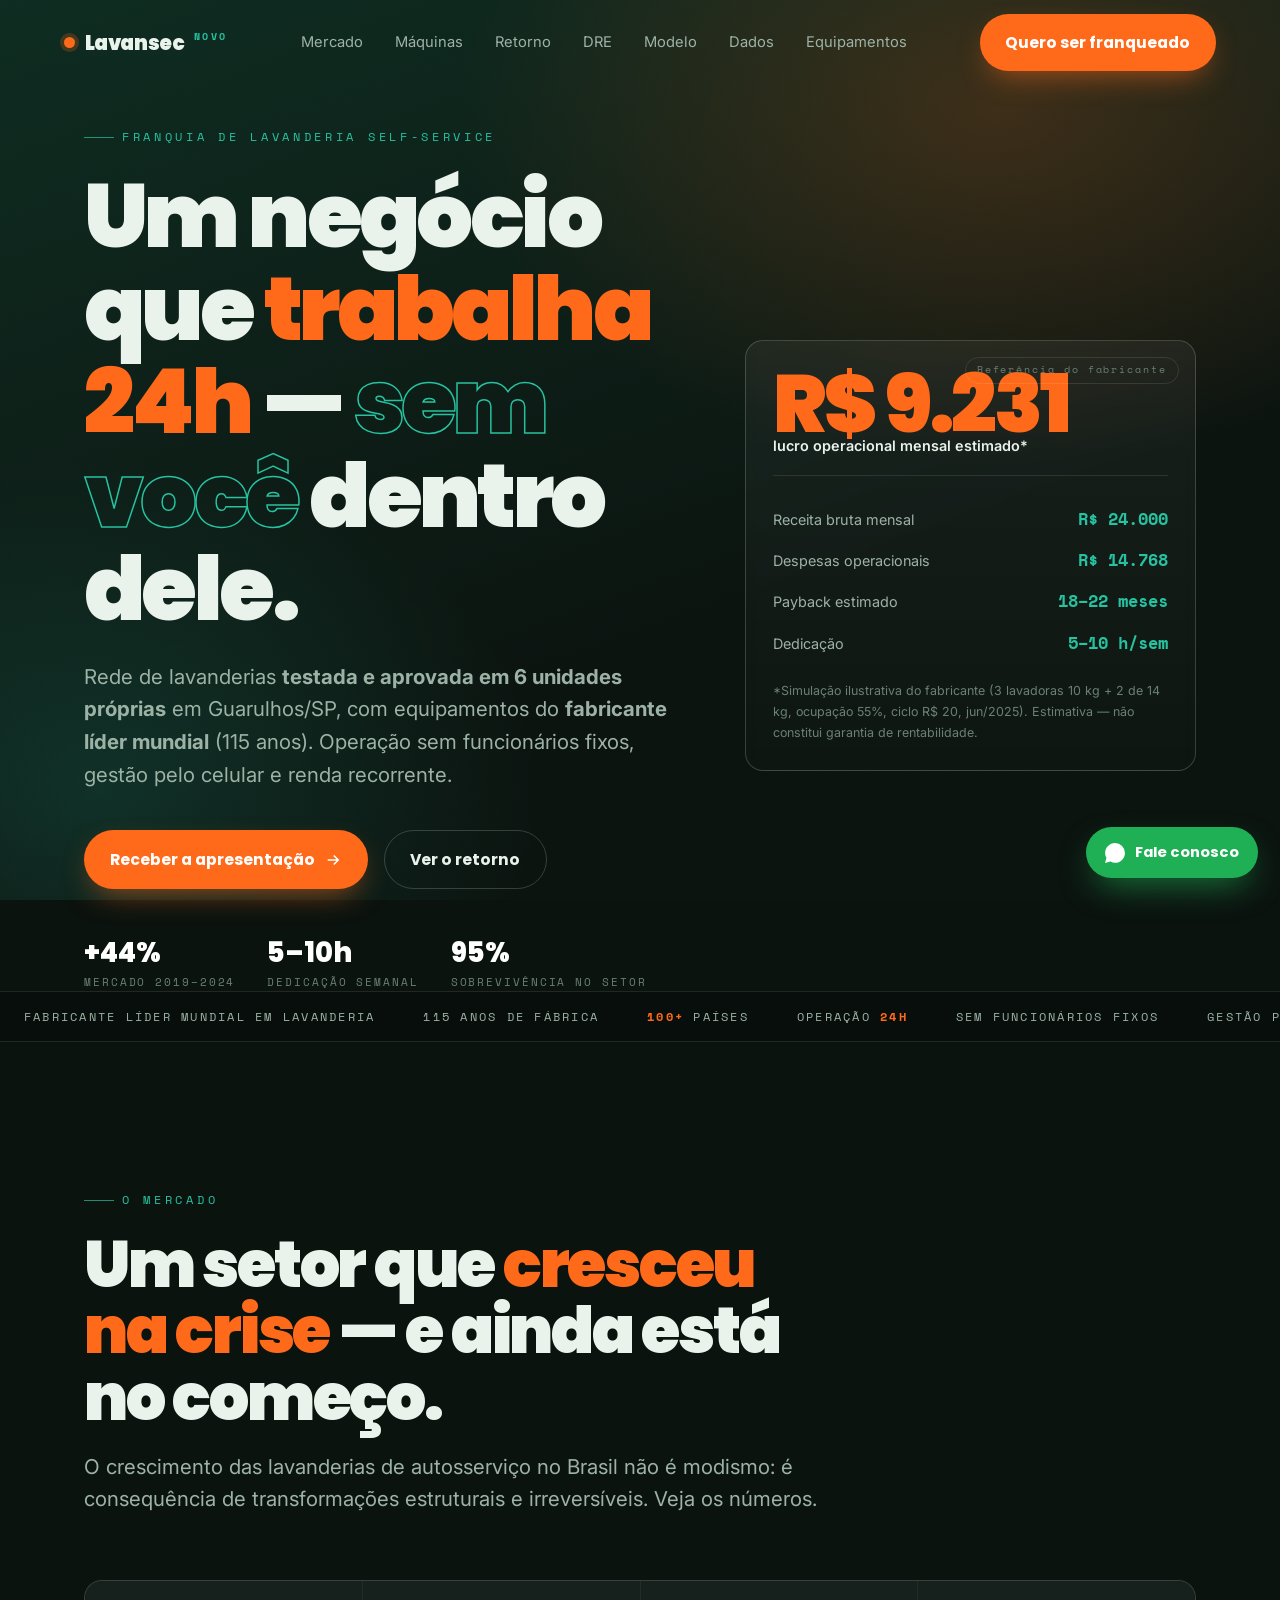
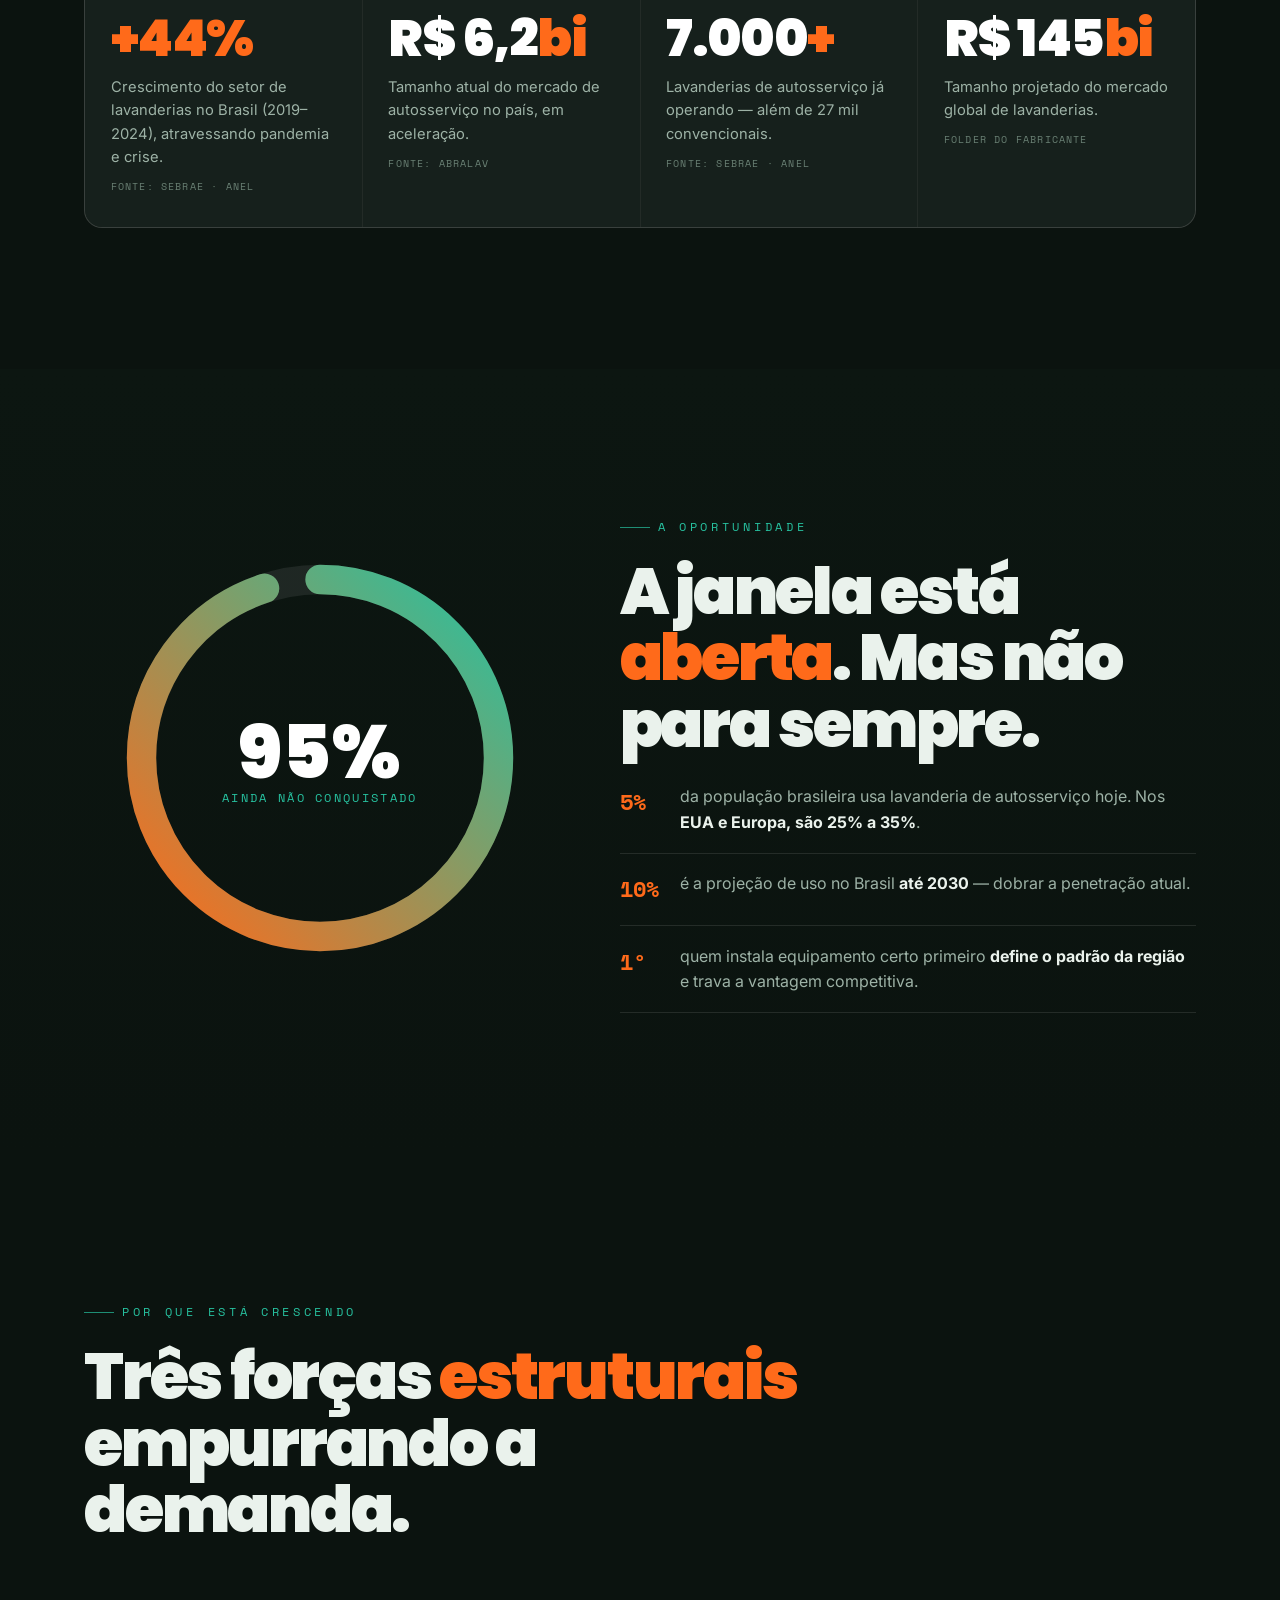
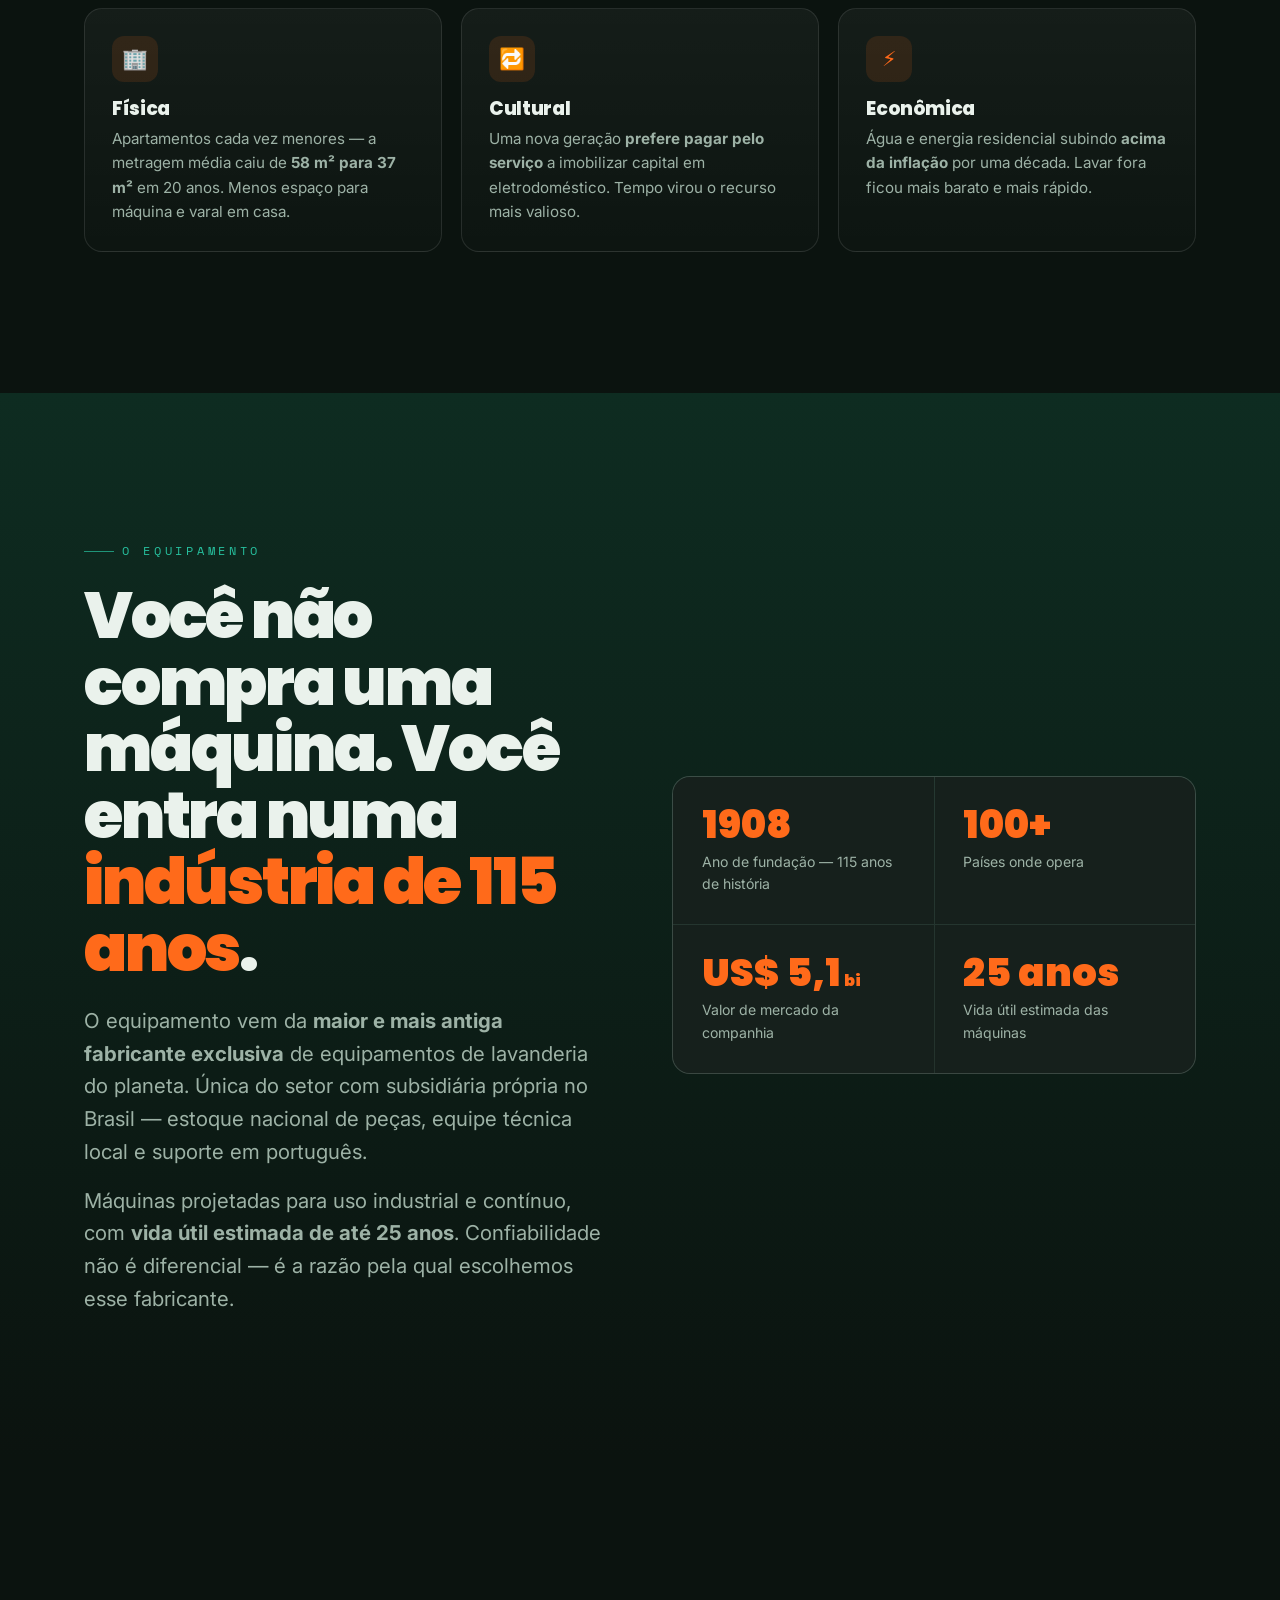
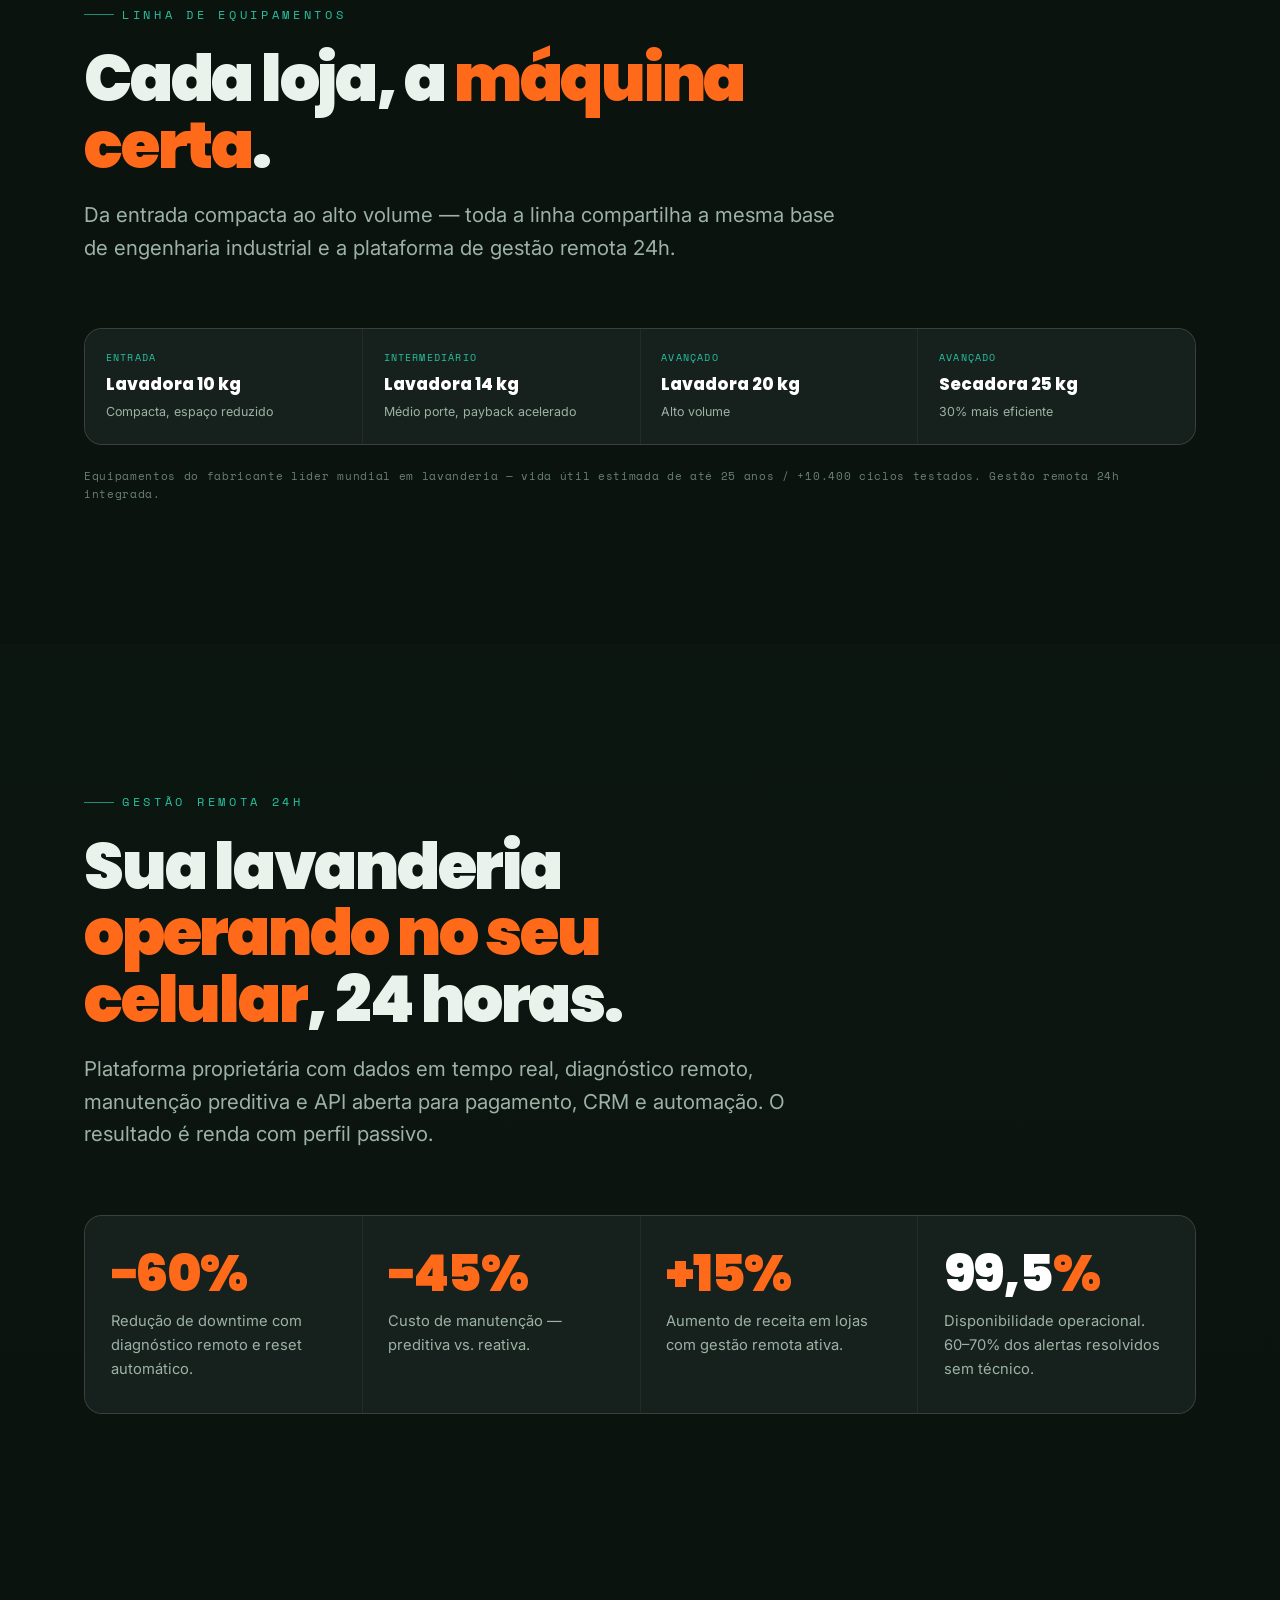
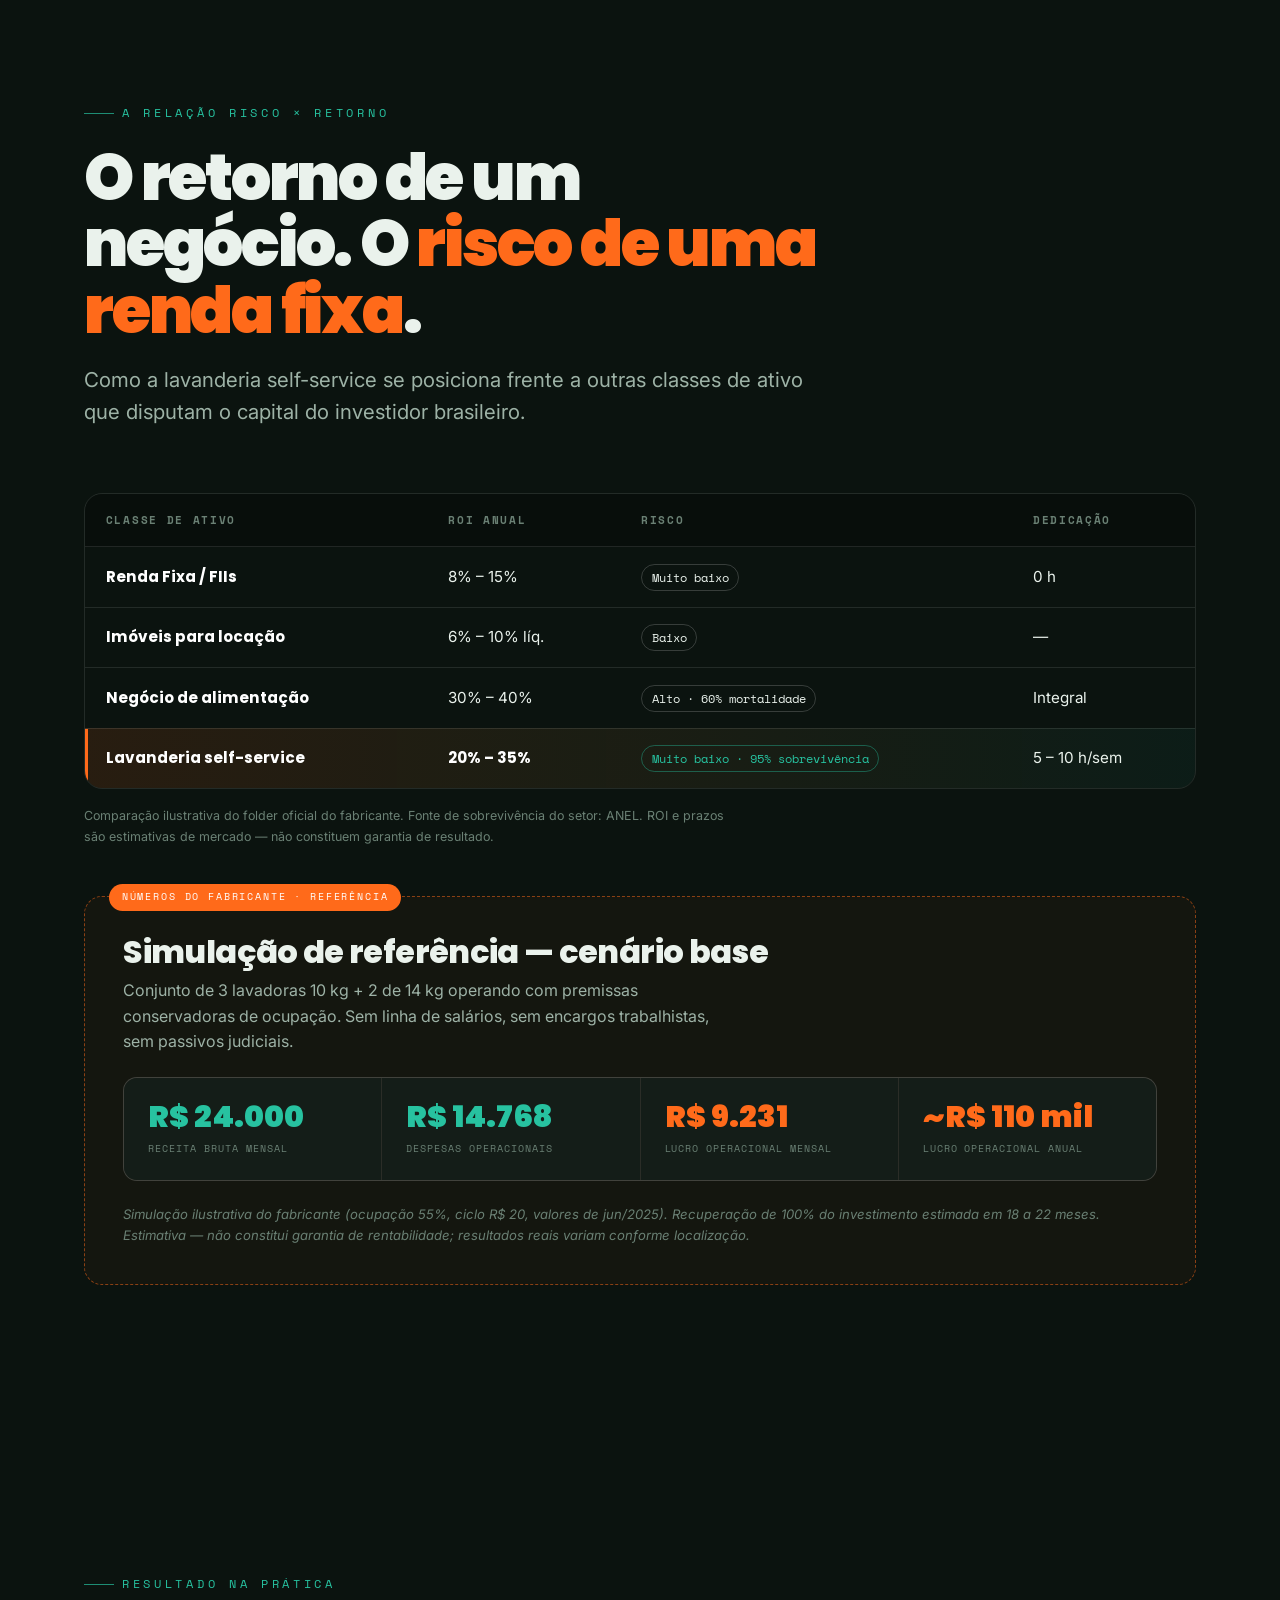
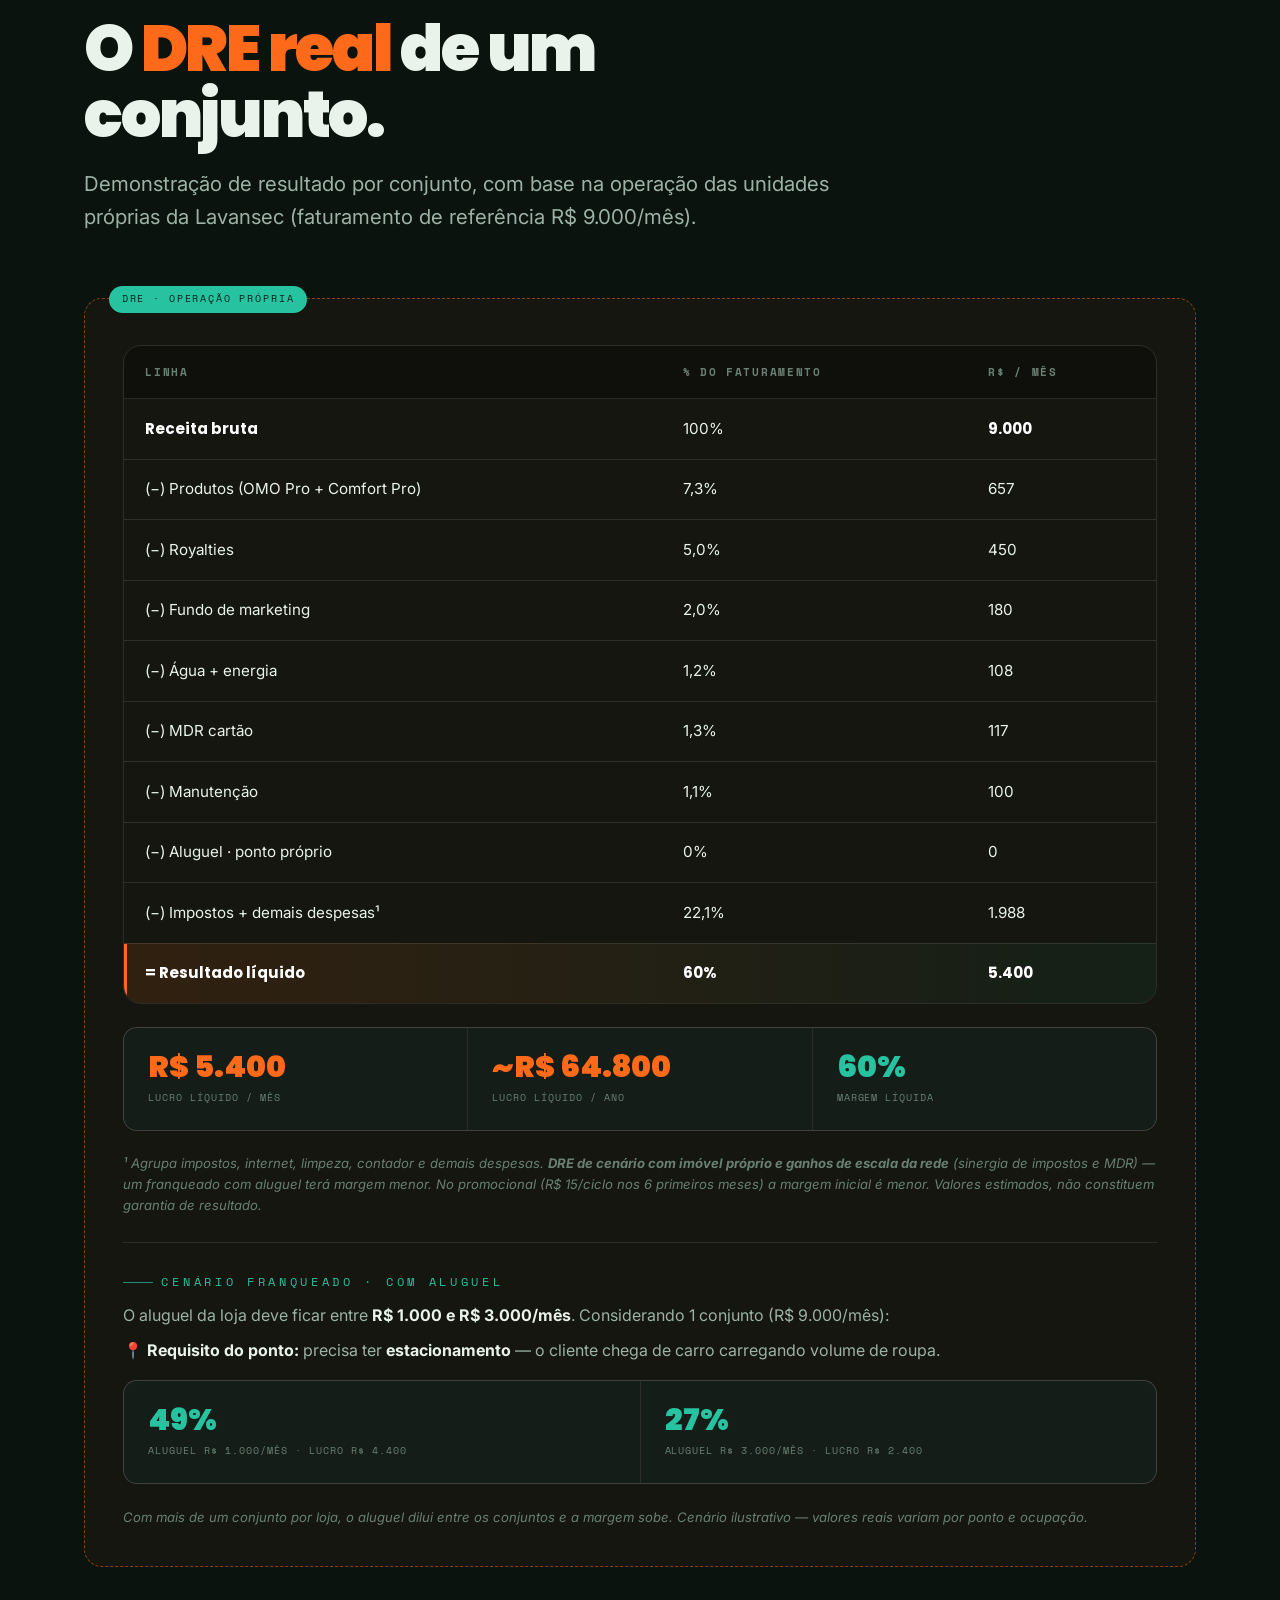
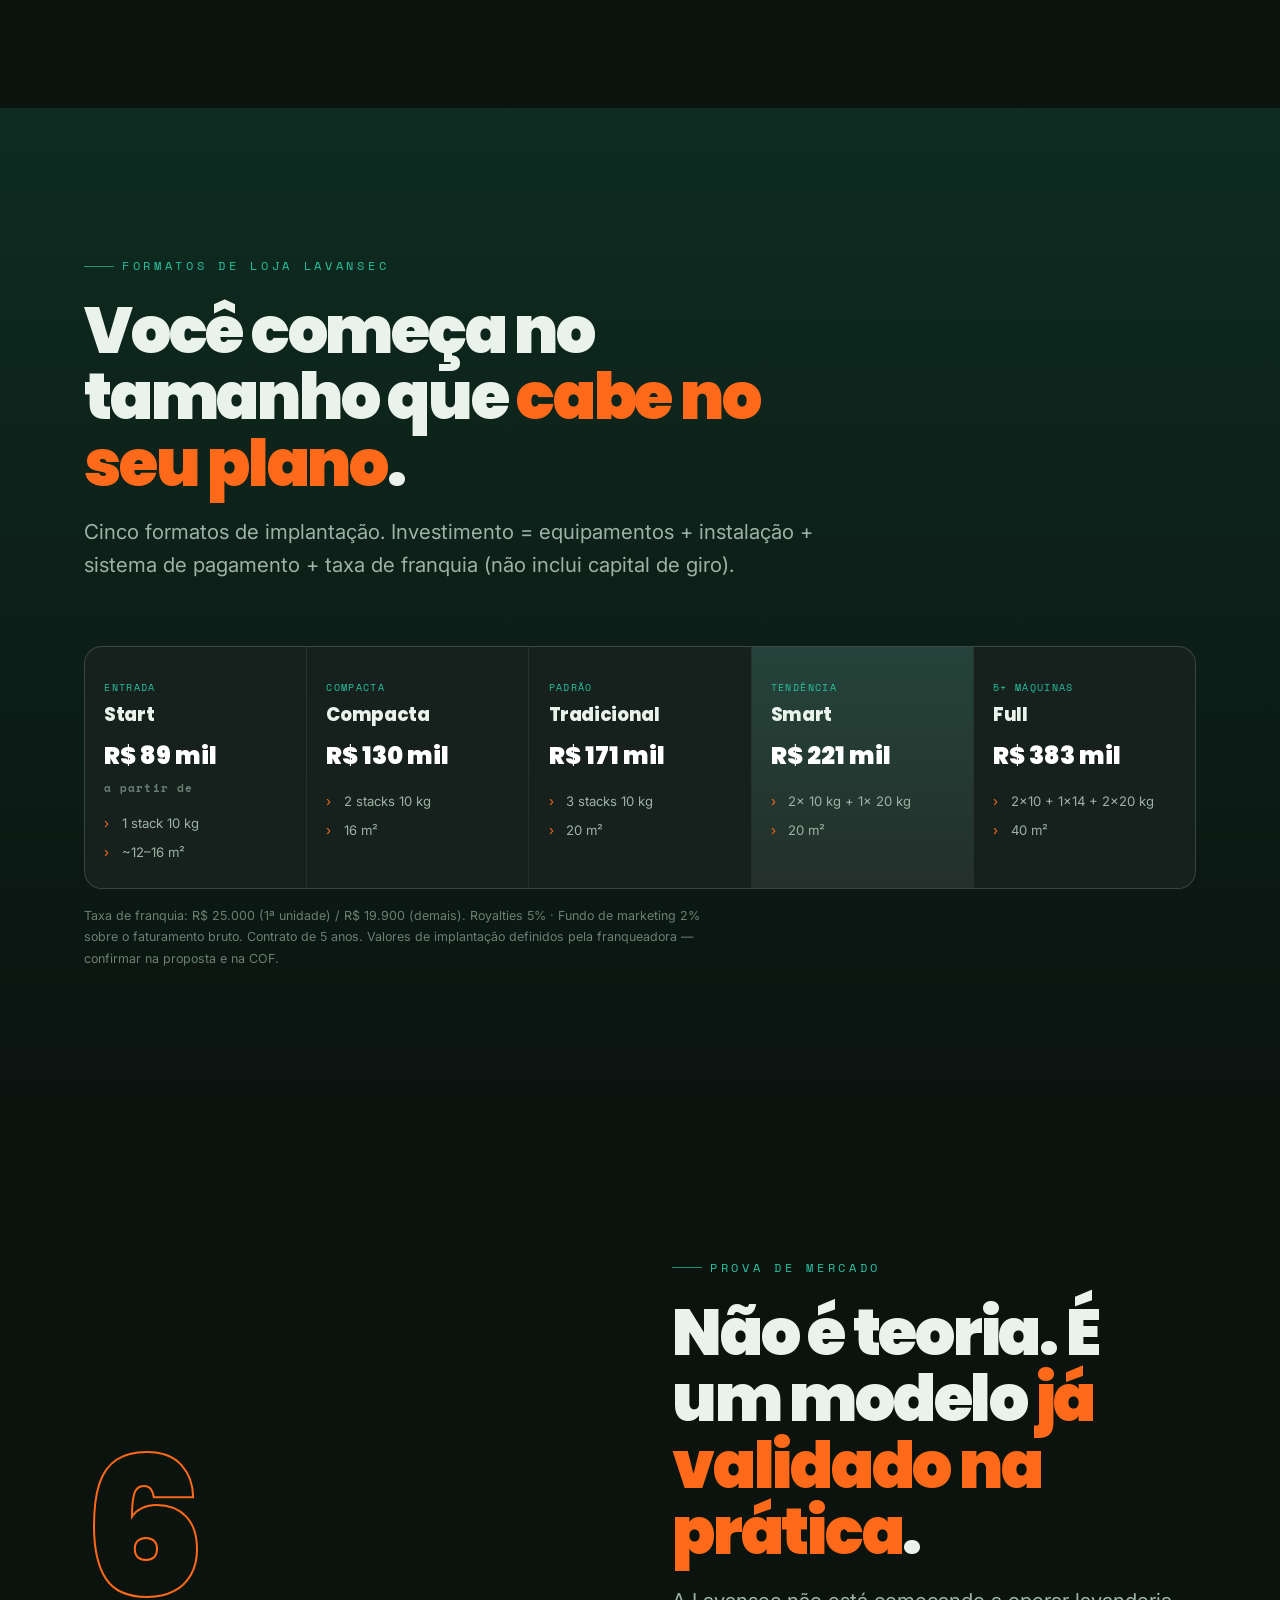
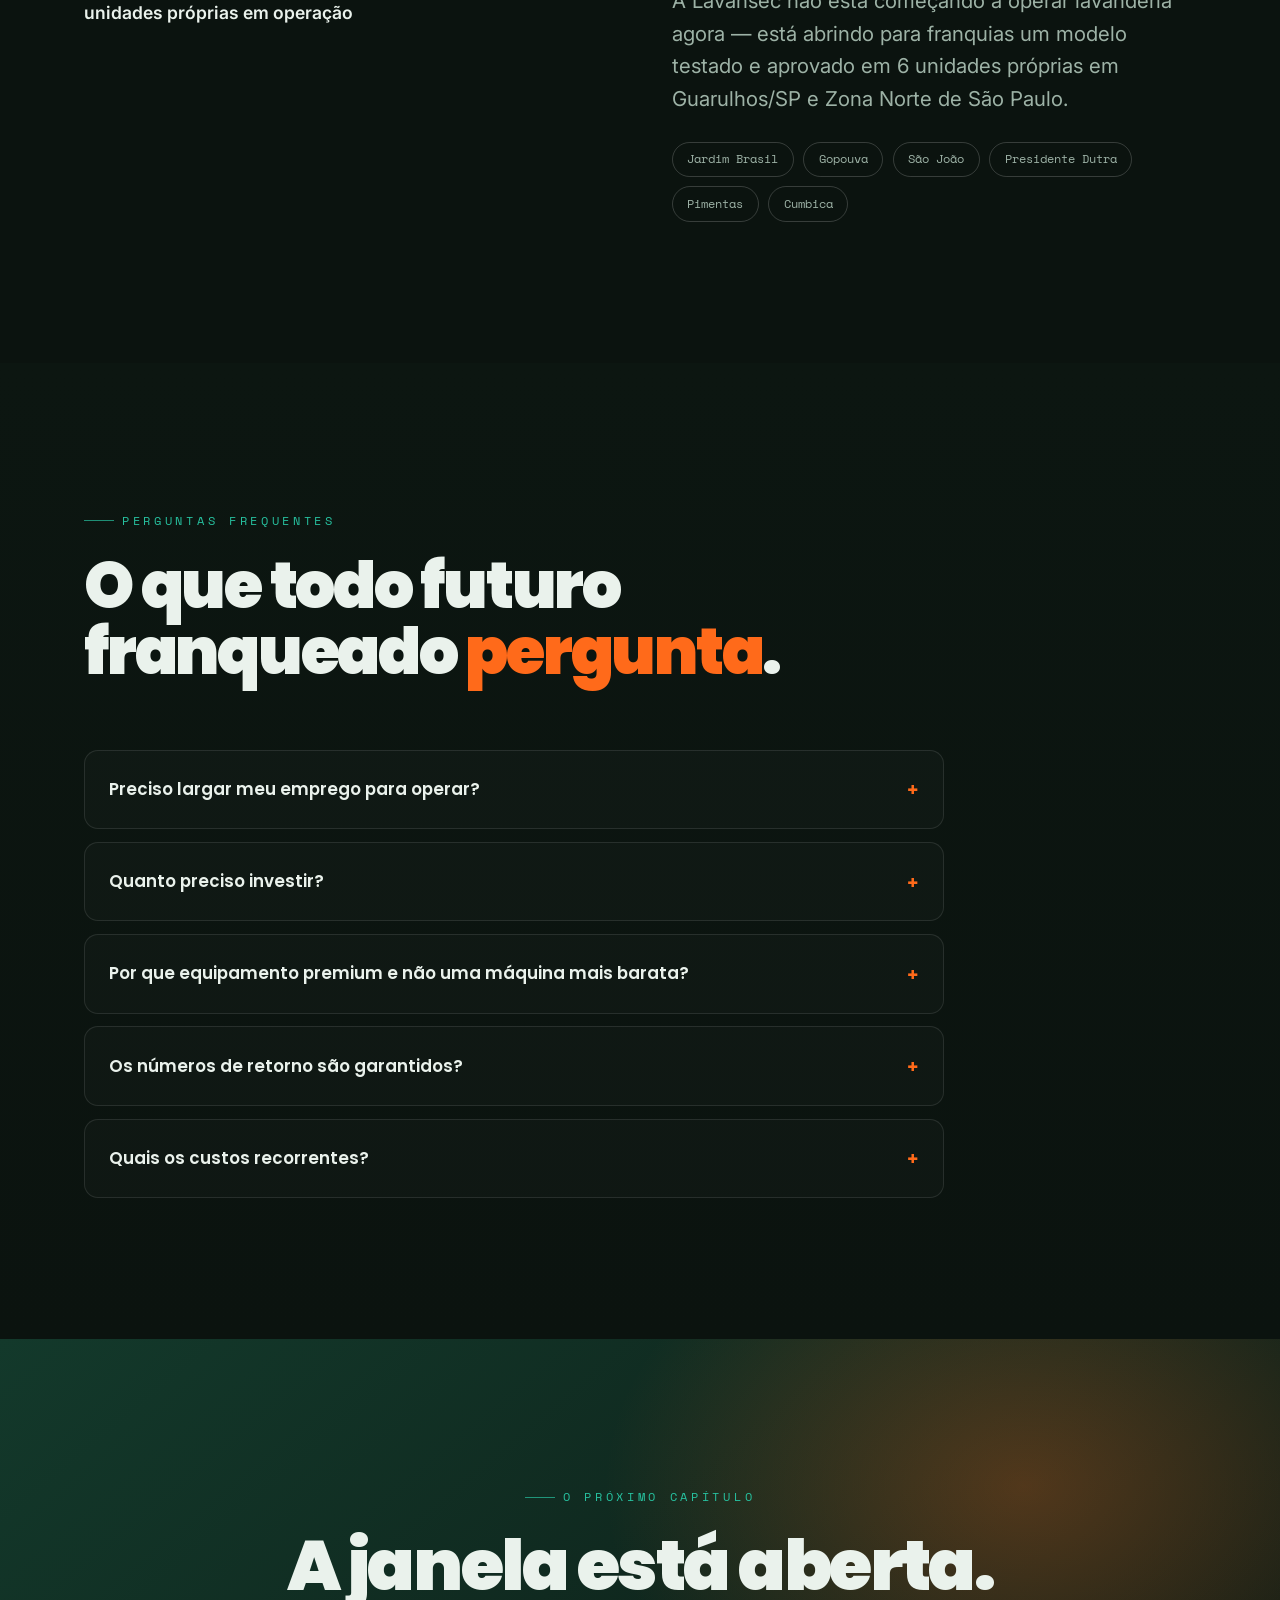
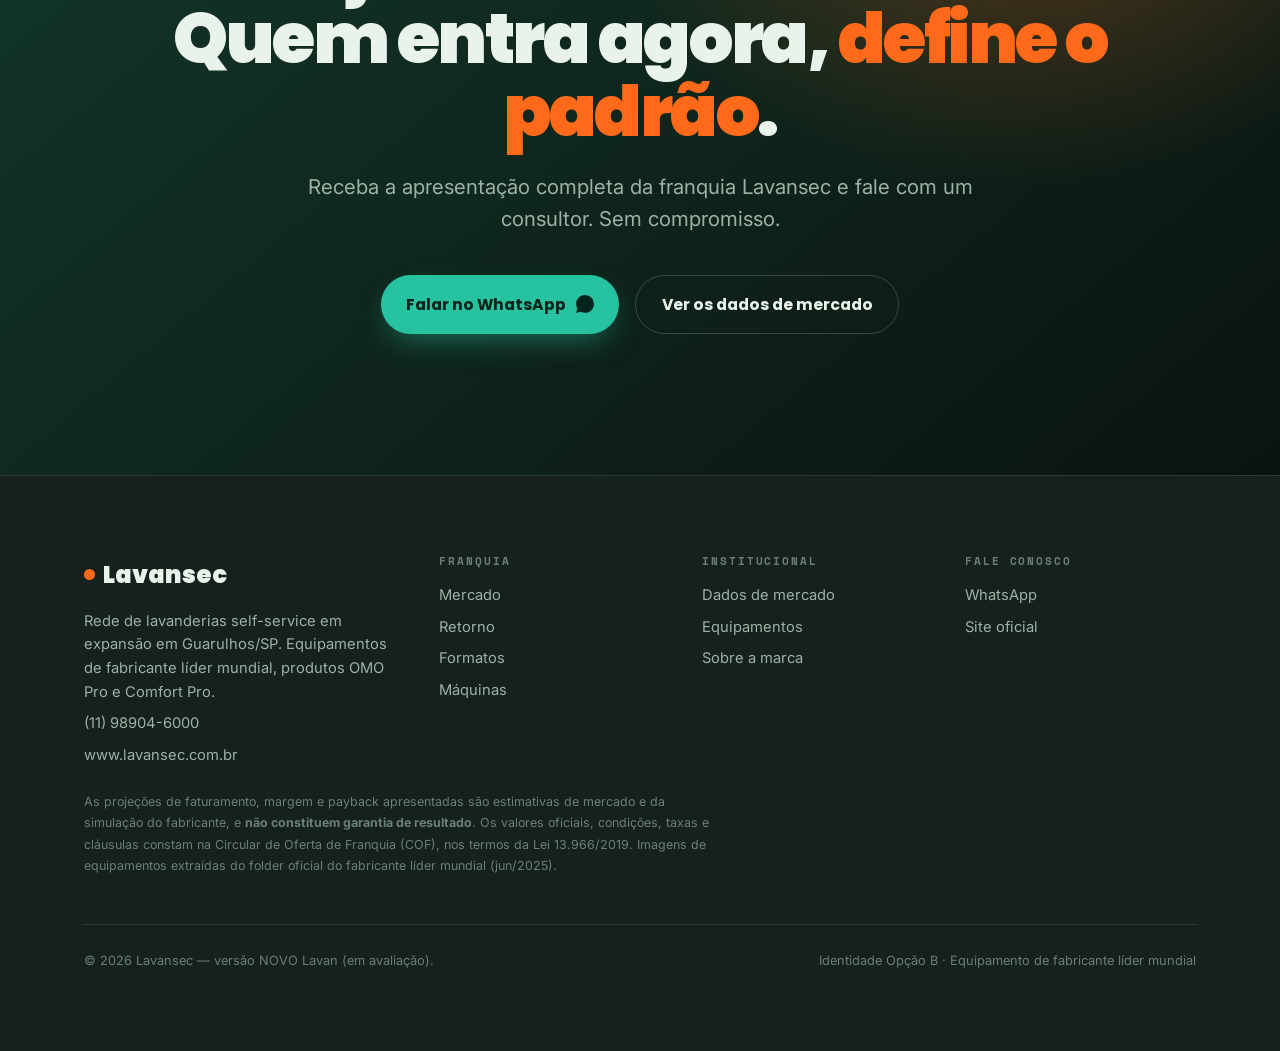
==== index.html @ 0357015b "chore: debrand comentario HTML (autoridade fabricante) Co-Authored-By: Claude Opus 4.8 <noreply@anth" ====
<!DOCTYPE html>
<html lang="pt-BR">
<head>
<meta charset="UTF-8">
<meta name="viewport" content="width=device-width, initial-scale=1.0">
<link rel="icon" type="image/svg+xml" href="favicon.svg">
<title>NOVO Lavan — Seja franqueado de uma rede testada em 6 unidades | Lavansec</title>
<meta name="description" content="Franquia de lavanderia self-service Lavansec, com equipamentos do fabricante líder mundial (115 anos). Mercado que cresceu 44% e 95% ainda por conquistar. Renda passiva, operação 24h sem funcionários.">
<link rel="preconnect" href="https://fonts.googleapis.com">
<link rel="preconnect" href="https://fonts.gstatic.com" crossorigin>
<link rel="stylesheet" href="assets/css/novolavan.css">
</head>
<body>

<!-- ================= NAV ================= -->
<nav class="nav" id="nav">
  <a class="brand" href="index.html">
    <span class="dot"></span>Lavansec<span class="tag">NOVO</span>
  </a>
  <div class="nav-links" id="navlinks">
    <a href="#mercado">Mercado</a>
    <a href="#maquinas">Máquinas</a>
    <a href="#retorno">Retorno</a>
    <a href="#dre">DRE</a>
    <a href="#modelo">Modelo</a>
    <a href="mercado.html">Dados</a>
    <a href="maquinas.html">Equipamentos</a>
  </div>
  <a class="btn nav-cta" href="https://wa.me/5511989046000?text=Quero%20saber%20mais%20sobre%20a%20franquia%20Lavansec" target="_blank" rel="noopener">Quero ser franqueado</a>
  <button class="burger" id="burger" aria-label="Menu">☰</button>
</nav>

<!-- ================= HERO ================= -->
<header class="hero">
  <div class="wrap">
    <div class="hero-grid">
      <div>
        <span class="eyebrow reveal">Franquia de lavanderia self-service</span>
        <h1 class="reveal d1">Um negócio que <span class="o">trabalha 24h</span> — <span class="stroke">sem você</span> dentro dele.</h1>
        <p class="lead reveal d2">Rede de lavanderias <strong>testada e aprovada em 6 unidades próprias</strong> em Guarulhos/SP, com equipamentos do <strong>fabricante líder mundial</strong> (115 anos). Operação sem funcionários fixos, gestão pelo celular e renda recorrente.</p>
        <div class="hero-cta reveal d3">
          <a class="btn" href="https://wa.me/5511989046000?text=Quero%20receber%20a%20apresenta%C3%A7%C3%A3o%20da%20franquia%20Lavansec" target="_blank" rel="noopener">
            Receber a apresentação
            <svg viewBox="0 0 24 24" fill="none" stroke="currentColor" stroke-width="2"><path d="M5 12h14M13 6l6 6-6 6"/></svg>
          </a>
          <a class="btn btn--ghost" href="#retorno">Ver o retorno</a>
        </div>
        <div class="hero-meta reveal d4">
          <div><b>+44%</b><span>Mercado 2019–2024</span></div>
          <div><b>5–10h</b><span>Dedicação semanal</span></div>
          <div><b>95%</b><span>Sobrevivência no setor</span></div>
        </div>
      </div>

      <aside class="hero-card reveal d2">
        <span class="stamp">Referência do fabricante</span>
        <div class="big">R$ 9.231<small>lucro operacional mensal estimado*</small></div>
        <hr>
        <div class="row"><span>Receita bruta mensal</span><b>R$ 24.000</b></div>
        <div class="row"><span>Despesas operacionais</span><b>R$ 14.768</b></div>
        <div class="row"><span>Payback estimado</span><b>18–22 meses</b></div>
        <div class="row"><span>Dedicação</span><b>5–10 h/sem</b></div>
        <p class="disclaimer" style="margin-top:1rem">*Simulação ilustrativa do fabricante (3 lavadoras 10 kg + 2 de 14 kg, ocupação 55%, ciclo R$ 20, jun/2025). Estimativa — não constitui garantia de rentabilidade.</p>
      </aside>
    </div>
  </div>
</header>

<!-- ================= MARQUEE ================= -->
<div class="marquee" aria-hidden="true">
  <div>
    <span>Fabricante líder mundial em lavanderia</span><span>115 anos de fábrica</span><span><b>100+</b> países</span><span>Operação <b>24h</b></span><span>Sem funcionários fixos</span><span>Gestão pelo app</span><span>OMO Pro <b>·</b> Comfort Pro</span><span>Guarulhos/SP</span>
    <span>Fabricante líder mundial em lavanderia</span><span>115 anos de fábrica</span><span><b>100+</b> países</span><span>Operação <b>24h</b></span><span>Sem funcionários fixos</span><span>Gestão pelo app</span><span>OMO Pro <b>·</b> Comfort Pro</span><span>Guarulhos/SP</span>
  </div>
</div>

<!-- ================= MERCADO (stats) ================= -->
<section class="pad" id="mercado">
  <div class="wrap">
    <div class="shead reveal">
      <span class="eyebrow">O mercado</span>
      <h2 class="title">Um setor que <em>cresceu na crise</em> — e ainda está no começo.</h2>
      <p class="lead">O crescimento das lavanderias de autosserviço no Brasil não é modismo: é consequência de transformações estruturais e irreversíveis. Veja os números.</p>
    </div>
    <div class="stat-grid">
      <div class="stat reveal"><div class="n"><em>+44%</em></div><div class="l">Crescimento do setor de lavanderias no Brasil (2019–2024), atravessando pandemia e crise.</div><div class="src">Fonte: Sebrae · ANEL</div></div>
      <div class="stat reveal d1"><div class="n">R$ 6,2<em>bi</em></div><div class="l">Tamanho atual do mercado de autosserviço no país, em aceleração.</div><div class="src">Fonte: ABRALAV</div></div>
      <div class="stat reveal d2"><div class="n">7.000<em>+</em></div><div class="l">Lavanderias de autosserviço já operando — além de 27 mil convencionais.</div><div class="src">Fonte: Sebrae · ANEL</div></div>
      <div class="stat reveal d3"><div class="n">R$ 145<em>bi</em></div><div class="l">Tamanho projetado do mercado global de lavanderias.</div><div class="src">Folder do fabricante</div></div>
    </div>
  </div>
</section>

<!-- ================= OPORTUNIDADE 95% ================= -->
<section class="pad" style="background:linear-gradient(180deg,#0c1611,var(--ink))">
  <div class="wrap">
    <div class="opp">
      <div class="gauge reveal" id="gauge">
        <svg viewBox="0 0 200 200">
          <defs><linearGradient id="g" x1="0" y1="0" x2="1" y2="1">
            <stop offset="0" stop-color="#FF6A1A"/><stop offset="1" stop-color="#27C2A0"/>
          </linearGradient></defs>
          <circle class="track" cx="100" cy="100" r="85"/>
          <circle class="prog" cx="100" cy="100" r="85"/>
        </svg>
        <div class="gauge-c"><b>95%</b><span>ainda não conquistado</span></div>
      </div>
      <div class="reveal d1">
        <span class="eyebrow">A oportunidade</span>
        <h2 class="title">A janela está <em>aberta</em>. Mas não para sempre.</h2>
        <ul>
          <li><b>5%</b><p>da população brasileira usa lavanderia de autosserviço hoje. Nos <strong>EUA e Europa, são 25% a 35%</strong>.</p></li>
          <li><b>10%</b><p>é a projeção de uso no Brasil <strong>até 2030</strong> — dobrar a penetração atual.</p></li>
          <li><b>1º</b><p>quem instala equipamento certo primeiro <strong>define o padrão da região</strong> e trava a vantagem competitiva.</p></li>
        </ul>
      </div>
    </div>
  </div>
</section>

<!-- ================= DRIVERS ================= -->
<section class="pad">
  <div class="wrap">
    <div class="shead reveal">
      <span class="eyebrow">Por que está crescendo</span>
      <h2 class="title">Três forças <em>estruturais</em> empurrando a demanda.</h2>
    </div>
    <div class="cards c3">
      <div class="card reveal"><div class="ic">🏢</div><h3>Física</h3><p>Apartamentos cada vez menores — a metragem média caiu de <strong>58 m² para 37 m²</strong> em 20 anos. Menos espaço para máquina e varal em casa.</p></div>
      <div class="card reveal d1"><div class="ic">🔁</div><h3>Cultural</h3><p>Uma nova geração <strong>prefere pagar pelo serviço</strong> a imobilizar capital em eletrodoméstico. Tempo virou o recurso mais valioso.</p></div>
      <div class="card reveal d2"><div class="ic">⚡</div><h3>Econômica</h3><p>Água e energia residencial subindo <strong>acima da inflação</strong> por uma década. Lavar fora ficou mais barato e mais rápido.</p></div>
    </div>
  </div>
</section>

<!-- ================= AUTORIDADE FABRICANTE ================= -->
<section class="pad" id="autoridade" style="background:linear-gradient(180deg,var(--forest-2),var(--ink))">
  <div class="wrap">
    <div class="auth">
      <div class="reveal">
        <span class="eyebrow">O equipamento</span>
        <h2 class="title">Você não compra uma máquina. Você entra numa <em>indústria de 115 anos</em>.</h2>
        <p class="lead" style="margin-top:1.4rem">O equipamento vem da <strong>maior e mais antiga fabricante exclusiva</strong> de equipamentos de lavanderia do planeta. Única do setor com subsidiária própria no Brasil — estoque nacional de peças, equipe técnica local e suporte em português.</p>
        <p class="lead" style="margin-top:1rem">Máquinas projetadas para uso industrial e contínuo, com <strong>vida útil estimada de até 25 anos</strong>. Confiabilidade não é diferencial — é a razão pela qual escolhemos esse fabricante.</p>
      </div>
      <div class="auth-stats reveal d1">
        <div><b>1908</b><span>Ano de fundação — 115 anos de história</span></div>
        <div><b>100+</b><span>Países onde opera</span></div>
        <div><b>US$ 5,1<small style="font-size:1rem"> bi</small></b><span>Valor de mercado da companhia</span></div>
        <div><b>25 anos</b><span>Vida útil estimada das máquinas</span></div>
      </div>
    </div>
  </div>
</section>

<!-- ================= MÁQUINAS ================= -->
<section class="pad" id="maquinas">
  <div class="wrap">
    <div class="shead reveal">
      <span class="eyebrow">Linha de equipamentos</span>
      <h2 class="title">Cada loja, a <em>máquina certa</em>.</h2>
      <p class="lead">Da entrada compacta ao alto volume — toda a linha compartilha a mesma base de engenharia industrial e a plataforma de gestão remota 24h.</p>
    </div>
    <div class="spec-row" style="grid-template-columns:repeat(4,1fr)">
      <div class="spec reveal"><span>Entrada</span><b>Lavadora 10 kg</b><small>Compacta, espaço reduzido</small></div>
      <div class="spec reveal d1"><span>Intermediário</span><b>Lavadora 14 kg</b><small>Médio porte, payback acelerado</small></div>
      <div class="spec reveal d2"><span>Avançado</span><b>Lavadora 20 kg</b><small>Alto volume</small></div>
      <div class="spec reveal d3"><span>Avançado</span><b>Secadora 25 kg</b><small>30% mais eficiente</small></div>
    </div>
    <p class="mac-note">Equipamentos do fabricante líder mundial em lavanderia — vida útil estimada de até 25 anos / +10.400 ciclos testados. Gestão remota 24h integrada.</p>
  </div>
</section>

<!-- ================= TECNOLOGIA INSIGHTS ================= -->
<section class="pad" style="background:linear-gradient(180deg,#0c1611,var(--ink))">
  <div class="wrap">
    <div class="shead reveal">
      <span class="eyebrow">Gestão remota 24h</span>
      <h2 class="title">Sua lavanderia <em>operando no seu celular</em>, 24 horas.</h2>
      <p class="lead">Plataforma proprietária com dados em tempo real, diagnóstico remoto, manutenção preditiva e API aberta para pagamento, CRM e automação. O resultado é renda com perfil passivo.</p>
    </div>
    <div class="stat-grid">
      <div class="stat reveal"><div class="n"><em>−60%</em></div><div class="l">Redução de downtime com diagnóstico remoto e reset automático.</div></div>
      <div class="stat reveal d1"><div class="n"><em>−45%</em></div><div class="l">Custo de manutenção — preditiva vs. reativa.</div></div>
      <div class="stat reveal d2"><div class="n"><em>+15%</em></div><div class="l">Aumento de receita em lojas com gestão remota ativa.</div></div>
      <div class="stat reveal d3"><div class="n">99,5<em>%</em></div><div class="l">Disponibilidade operacional. 60–70% dos alertas resolvidos sem técnico.</div></div>
    </div>
  </div>
</section>

<!-- ================= RETORNO / COMPARATIVO ================= -->
<section class="pad" id="retorno">
  <div class="wrap">
    <div class="shead reveal">
      <span class="eyebrow">A relação risco × retorno</span>
      <h2 class="title">O retorno de um negócio. O <em>risco de uma renda fixa</em>.</h2>
      <p class="lead">Como a lavanderia self-service se posiciona frente a outras classes de ativo que disputam o capital do investidor brasileiro.</p>
    </div>
    <div class="table-wrap reveal">
      <table class="cmp">
        <thead><tr><th>Classe de ativo</th><th>ROI anual</th><th>Risco</th><th>Dedicação</th></tr></thead>
        <tbody>
          <tr><td><b>Renda Fixa / FIIs</b></td><td>8% – 15%</td><td><span class="pill">Muito baixo</span></td><td>0 h</td></tr>
          <tr><td><b>Imóveis para locação</b></td><td>6% – 10% líq.</td><td><span class="pill">Baixo</span></td><td>—</td></tr>
          <tr><td><b>Negócio de alimentação</b></td><td>30% – 40%</td><td><span class="pill">Alto · 60% mortalidade</span></td><td>Integral</td></tr>
          <tr class="hot"><td><b>Lavanderia self-service</b></td><td><b>20% – 35%</b></td><td><span class="pill good">Muito baixo · 95% sobrevivência</span></td><td>5 – 10 h/sem</td></tr>
        </tbody>
      </table>
    </div>
    <p class="disclaimer">Comparação ilustrativa do folder oficial do fabricante. Fonte de sobrevivência do setor: ANEL. ROI e prazos são estimativas de mercado — não constituem garantia de resultado.</p>

    <!-- Bloco Números do fabricante (referência) -->
    <div class="ref reveal" style="margin-top:3rem">
      <span class="ref-badge">Números do fabricante · referência</span>
      <h3 style="font-size:clamp(1.3rem,3vw,2rem);font-weight:800">Simulação de referência — cenário base</h3>
      <p style="color:var(--fg-dim);margin-top:.6rem;max-width:62ch">Conjunto de 3 lavadoras 10 kg + 2 de 14 kg operando com premissas conservadoras de ocupação. Sem linha de salários, sem encargos trabalhistas, sem passivos judiciais.</p>
      <div class="sim-grid">
        <div class="sim"><b>R$ 24.000</b><span>Receita bruta mensal</span></div>
        <div class="sim"><b>R$ 14.768</b><span>Despesas operacionais</span></div>
        <div class="sim"><b class="o">R$ 9.231</b><span>Lucro operacional mensal</span></div>
        <div class="sim"><b class="o">~R$ 110 mil</b><span>Lucro operacional anual</span></div>
      </div>
      <p class="disc">Simulação ilustrativa do fabricante (ocupação 55%, ciclo R$ 20, valores de jun/2025). Recuperação de 100% do investimento estimada em 18 a 22 meses. Estimativa — não constitui garantia de rentabilidade; resultados reais variam conforme localização.</p>
    </div>
  </div>
</section>

<!-- ================= DRE ================= -->
<section class="pad" id="dre">
  <div class="wrap">
    <div class="shead reveal">
      <span class="eyebrow">Resultado na prática</span>
      <h2 class="title">O <em>DRE real</em> de um conjunto.</h2>
      <p class="lead">Demonstração de resultado por conjunto, com base na operação das unidades próprias da Lavansec (faturamento de referência R$ 9.000/mês).</p>
    </div>
    <div class="ref reveal">
      <span class="ref-badge" style="background:var(--mint);color:#04231b">DRE · operação própria</span>
      <div class="table-wrap" style="margin-top:.5rem">
        <table class="cmp">
          <thead><tr><th>Linha</th><th>% do faturamento</th><th>R$ / mês</th></tr></thead>
          <tbody>
            <tr><td><b>Receita bruta</b></td><td>100%</td><td><b>9.000</b></td></tr>
            <tr><td>(−) Produtos (OMO Pro + Comfort Pro)</td><td>7,3%</td><td>657</td></tr>
            <tr><td>(−) Royalties</td><td>5,0%</td><td>450</td></tr>
            <tr><td>(−) Fundo de marketing</td><td>2,0%</td><td>180</td></tr>
            <tr><td>(−) Água + energia</td><td>1,2%</td><td>108</td></tr>
            <tr><td>(−) MDR cartão</td><td>1,3%</td><td>117</td></tr>
            <tr><td>(−) Manutenção</td><td>1,1%</td><td>100</td></tr>
            <tr><td>(−) Aluguel · ponto próprio</td><td>0%</td><td>0</td></tr>
            <tr><td>(−) Impostos + demais despesas¹</td><td>22,1%</td><td>1.988</td></tr>
            <tr class="hot"><td><b>= Resultado líquido</b></td><td><b>60%</b></td><td><b>5.400</b></td></tr>
          </tbody>
        </table>
      </div>
      <div class="sim-grid" style="grid-template-columns:repeat(3,1fr)">
        <div class="sim"><b class="o">R$ 5.400</b><span>lucro líquido / mês</span></div>
        <div class="sim"><b class="o">~R$ 64.800</b><span>lucro líquido / ano</span></div>
        <div class="sim"><b>60%</b><span>margem líquida</span></div>
      </div>
      <p class="disc">¹ Agrupa impostos, internet, limpeza, contador e demais despesas. <strong>DRE de cenário com imóvel próprio e ganhos de escala da rede</strong> (sinergia de impostos e MDR) — um franqueado com aluguel terá margem menor. No promocional (R$ 15/ciclo nos 6 primeiros meses) a margem inicial é menor. Valores estimados, não constituem garantia de resultado.</p>

      <div style="margin-top:1.6rem;border-top:1px solid var(--line);padding-top:1.4rem">
        <p class="eyebrow" style="margin-bottom:.7rem">Cenário franqueado · com aluguel</p>
        <p style="color:var(--fg-dim)">O aluguel da loja deve ficar entre <strong style="color:var(--fg)">R$ 1.000 e R$ 3.000/mês</strong>. Considerando 1 conjunto (R$ 9.000/mês):</p>
        <p style="color:var(--fg-dim);margin-top:.6rem">📍 <strong style="color:var(--fg)">Requisito do ponto:</strong> precisa ter <strong style="color:var(--fg)">estacionamento</strong> — o cliente chega de carro carregando volume de roupa.</p>
        <div class="sim-grid" style="grid-template-columns:repeat(2,1fr);margin-top:1rem">
          <div class="sim"><b>49%</b><span>aluguel R$ 1.000/mês · lucro R$ 4.400</span></div>
          <div class="sim"><b>27%</b><span>aluguel R$ 3.000/mês · lucro R$ 2.400</span></div>
        </div>
        <p class="disc">Com mais de um conjunto por loja, o aluguel dilui entre os conjuntos e a margem sobe. Cenário ilustrativo — valores reais variam por ponto e ocupação.</p>
      </div>
    </div>
  </div>
</section>

<!-- ================= MODELO LAVANSEC ================= -->
<section class="pad" id="modelo" style="background:linear-gradient(180deg,var(--forest-2),var(--ink))">
  <div class="wrap">
    <div class="shead reveal">
      <span class="eyebrow">Formatos de loja Lavansec</span>
      <h2 class="title">Você começa no tamanho que <em>cabe no seu plano</em>.</h2>
      <p class="lead">Cinco formatos de implantação. Investimento = equipamentos + instalação + sistema de pagamento + taxa de franquia (não inclui capital de giro).</p>
    </div>
    <div class="fmt">
      <div class="col reveal"><span class="tag">Entrada</span><h4>Start</h4><div class="price">R$ 89 mil<small>a partir de</small></div><ul><li>1 stack 10 kg</li><li>~12–16 m²</li></ul></div>
      <div class="col reveal d1"><span class="tag">Compacta</span><h4>Compacta</h4><div class="price">R$ 130 mil</div><ul><li>2 stacks 10 kg</li><li>16 m²</li></ul></div>
      <div class="col reveal d2"><span class="tag">Padrão</span><h4>Tradicional</h4><div class="price">R$ 171 mil</div><ul><li>3 stacks 10 kg</li><li>20 m²</li></ul></div>
      <div class="col feat reveal d3"><span class="tag">Tendência</span><h4>Smart</h4><div class="price">R$ 221 mil</div><ul><li>2× 10 kg + 1× 20 kg</li><li>20 m²</li></ul></div>
      <div class="col reveal d4"><span class="tag">5+ máquinas</span><h4>Full</h4><div class="price">R$ 383 mil</div><ul><li>2×10 + 1×14 + 2×20 kg</li><li>40 m²</li></ul></div>
    </div>
    <p class="disclaimer">Taxa de franquia: R$ 25.000 (1ª unidade) / R$ 19.900 (demais). Royalties 5% · Fundo de marketing 2% sobre o faturamento bruto. Contrato de 5 anos. Valores de implantação definidos pela franqueadora — confirmar na proposta e na COF.</p>
  </div>
</section>

<!-- ================= TRACK RECORD ================= -->
<section class="pad">
  <div class="wrap">
    <div class="track">
      <div class="reveal">
        <div class="bigsix">6<small>unidades próprias em operação</small></div>
      </div>
      <div class="reveal d1">
        <span class="eyebrow">Prova de mercado</span>
        <h2 class="title">Não é teoria. É um modelo <em>já validado na prática</em>.</h2>
        <p class="lead" style="margin-top:1.2rem">A Lavansec não está começando a operar lavanderia agora — está abrindo para franquias um modelo testado e aprovado em 6 unidades próprias em Guarulhos/SP e Zona Norte de São Paulo.</p>
        <div class="units">
          <span>Jardim Brasil</span><span>Gopouva</span><span>São João</span><span>Presidente Dutra</span><span>Pimentas</span><span>Cumbica</span>
        </div>
      </div>
    </div>
  </div>
</section>

<!-- ================= FAQ ================= -->
<section class="pad" style="background:linear-gradient(180deg,#0c1611,var(--ink))">
  <div class="wrap">
    <div class="shead reveal">
      <span class="eyebrow">Perguntas frequentes</span>
      <h2 class="title">O que todo futuro franqueado <em>pergunta</em>.</h2>
    </div>
    <div class="faq">
      <details class="qa reveal"><summary>Preciso largar meu emprego para operar?</summary><div class="a">Não. A operação é pensada para funcionar 24h sem funcionários fixos, com gestão remota pelo celular. A dedicação estimada é de 5 a 10 horas por semana.</div></details>
      <details class="qa reveal"><summary>Quanto preciso investir?</summary><div class="a">Os formatos Lavansec começam a partir de R$ 89.000 (Start) e vão até R$ 383.000 (Full), conforme o número de máquinas e o ponto. O valor cobre equipamentos, instalação, sistema de pagamento e taxa de franquia — não inclui capital de giro.</div></details>
      <details class="qa reveal"><summary>Por que equipamento premium e não uma máquina mais barata?</summary><div class="a">O mercado foi inundado por máquinas genéricas que funcionam até a primeira falha grave — sem peças no país, sem suporte do fabricante. Máquina parada é receita que não volta. O fabricante é líder mundial há 115 anos, com subsidiária no Brasil e vida útil de até 25 anos.</div></details>
      <details class="qa reveal"><summary>Os números de retorno são garantidos?</summary><div class="a">Não. Todas as projeções (faturamento, margem, payback) são estimativas de mercado e da simulação do fabricante. Resultados reais variam conforme localização, ocupação e gestão. Os valores oficiais e condições constam na COF.</div></details>
      <details class="qa reveal"><summary>Quais os custos recorrentes?</summary><div class="a">Royalties de 5% e fundo de marketing de 2%, ambos sobre o faturamento bruto mensal. O contrato de franquia é de 5 anos.</div></details>
    </div>
  </div>
</section>

<!-- ================= CTA FINAL ================= -->
<section class="cta-final pad">
  <div class="wrap">
    <span class="eyebrow reveal" style="justify-content:center">O próximo capítulo</span>
    <h2 class="reveal d1">A janela está aberta.<br>Quem entra agora, <span style="color:var(--orange)">define o padrão</span>.</h2>
    <p class="lead reveal d2" style="color:var(--fg-dim)">Receba a apresentação completa da franquia Lavansec e fale com um consultor. Sem compromisso.</p>
    <div class="hero-cta reveal d3">
      <a class="btn btn--mint" href="https://wa.me/5511989046000?text=Quero%20ser%20franqueado%20Lavansec%20e%20receber%20a%20apresenta%C3%A7%C3%A3o%20completa" target="_blank" rel="noopener">
        Falar no WhatsApp
        <svg viewBox="0 0 24 24" fill="currentColor"><path d="M.057 24l1.687-6.163a11.867 11.867 0 01-1.587-5.946C.16 5.335 5.495 0 12.05 0a11.817 11.817 0 018.413 3.488 11.824 11.824 0 013.48 8.414c-.003 6.557-5.338 11.892-11.893 11.892a11.9 11.9 0 01-5.688-1.448L.057 24z"/></svg>
      </a>
      <a class="btn btn--ghost" href="mercado.html">Ver os dados de mercado</a>
    </div>
  </div>
</section>

<!-- ================= FOOTER ================= -->
<footer>
  <div class="wrap">
    <div class="fcols">
      <div>
        <div class="fbrand"><span class="dot" style="display:inline-block;width:11px;height:11px;border-radius:50%;background:var(--orange)"></span>Lavansec</div>
        <p style="margin-top:1rem">Rede de lavanderias self-service em expansão em Guarulhos/SP. Equipamentos de fabricante líder mundial, produtos OMO Pro e Comfort Pro.</p>
        <p><a href="https://wa.me/5511989046000" target="_blank" rel="noopener">(11) 98904-6000</a></p>
        <p><a href="https://www.lavansec.com.br" target="_blank" rel="noopener">www.lavansec.com.br</a></p>
      </div>
      <div><h4>Franquia</h4><a href="#mercado">Mercado</a><a href="#retorno">Retorno</a><a href="#modelo">Formatos</a><a href="#maquinas">Máquinas</a></div>
      <div><h4>Institucional</h4><a href="mercado.html">Dados de mercado</a><a href="maquinas.html">Equipamentos</a><a href="sobre.html">Sobre a marca</a></div>
      <div><h4>Fale conosco</h4><a href="https://wa.me/5511989046000" target="_blank" rel="noopener">WhatsApp</a><a href="https://www.lavansec.com.br" target="_blank" rel="noopener">Site oficial</a></div>
    </div>
    <p class="disclaimer">As projeções de faturamento, margem e payback apresentadas são estimativas de mercado e da simulação do fabricante, e <strong>não constituem garantia de resultado</strong>. Os valores oficiais, condições, taxas e cláusulas constam na Circular de Oferta de Franquia (COF), nos termos da Lei 13.966/2019. Imagens de equipamentos extraídas do folder oficial do fabricante líder mundial (jun/2025).</p>
    <div class="fbottom">
      <span>© 2026 Lavansec — versão NOVO Lavan (em avaliação).</span>
      <span>Identidade Opção B · Equipamento de fabricante líder mundial</span>
    </div>
  </div>
</footer>

<a class="wfloat" href="https://wa.me/5511989046000?text=Ol%C3%A1!%20Quero%20saber%20sobre%20a%20franquia%20Lavansec" target="_blank" rel="noopener" aria-label="WhatsApp">
  <svg viewBox="0 0 24 24" fill="currentColor"><path d="M.057 24l1.687-6.163a11.867 11.867 0 01-1.587-5.946C.16 5.335 5.495 0 12.05 0a11.817 11.817 0 018.413 3.488 11.824 11.824 0 013.48 8.414c-.003 6.557-5.338 11.892-11.893 11.892a11.9 11.9 0 01-5.688-1.448L.057 24z"/></svg>
  Fale conosco
</a>

<script src="assets/js/novolavan.js"></script>
</body>
</html>
---- assets/css/novolavan.css ----
/* ============================================================
   NOVO LAVAN — Design System
   Industrial-editorial · investor-grade franchise pitch
   Marca Lavansec (Opção B) + pegada de autoridade Speed Queen
   ============================================================ */

@import url('https://fonts.googleapis.com/css2?family=Poppins:wght@500;600;700;800;900&family=Inter:wght@400;500;600;700&family=Space+Mono:wght@400;700&display=swap');

:root{
  /* Marca oficial (tokens Lavansec — Opção B) */
  --orange:#FF6A1A;
  --orange-deep:#E2540B;
  --forest:#13392B;
  --forest-2:#0E2C21;
  --mint:#27C2A0;
  --mint-soft:#5BD8BC;
  --mist:#F4F7F5;
  --ink:#0B130F;
  --ink-2:#16201C;

  /* Texto */
  --fg:#EAF2EC;
  --fg-dim:#9DB2A6;
  --fg-mute:#6A8074;
  --line:rgba(255,255,255,.10);
  --line-strong:rgba(255,255,255,.18);

  /* Tipografia */
  --display:'Poppins',system-ui,sans-serif;
  --body:'Inter',system-ui,sans-serif;
  --mono:'Space Mono',ui-monospace,monospace;

  --maxw:1240px;
  --gut:clamp(20px,5vw,64px);
  --r:18px;
  --ease:cubic-bezier(.16,.84,.32,1);
}

*{box-sizing:border-box;margin:0;padding:0}
html{scroll-behavior:smooth;-webkit-text-size-adjust:100%}
body{
  font-family:var(--body);
  background:var(--ink);
  color:var(--fg);
  line-height:1.6;
  overflow-x:hidden;
  -webkit-font-smoothing:antialiased;
  text-rendering:optimizeLegibility;
}
img{max-width:100%;display:block}
a{color:inherit;text-decoration:none}
::selection{background:var(--orange);color:#fff}

/* Grão/atmosfera global */
body::before{
  content:"";position:fixed;inset:0;z-index:1;pointer-events:none;opacity:.05;
  background-image:url("data:image/svg+xml,%3Csvg xmlns='http://www.w3.org/2000/svg' width='160' height='160'%3E%3Cfilter id='n'%3E%3CfeTurbulence type='fractalNoise' baseFrequency='.85' numOctaves='3'/%3E%3C/filter%3E%3Crect width='100%25' height='100%25' filter='url(%23n)'/%3E%3C/svg%3E");
  mix-blend-mode:overlay;
}

/* ---------- Layout ---------- */
.wrap{max-width:var(--maxw);margin-inline:auto;padding-inline:var(--gut)}
section{position:relative;z-index:2}
.pad{padding-block:clamp(72px,11vw,150px)}
.eyebrow{
  font-family:var(--mono);font-size:.72rem;letter-spacing:.32em;text-transform:uppercase;
  color:var(--mint);display:inline-flex;align-items:center;gap:.7em;margin-bottom:1.4rem;
}
.eyebrow::before{content:"";width:30px;height:1px;background:var(--mint);opacity:.7}

h1,h2,h3,h4{font-family:var(--display);line-height:1.04;letter-spacing:-.02em;font-weight:800}
h2.title{font-size:clamp(2rem,5.2vw,4rem);font-weight:900;letter-spacing:-.035em}
h2.title em{font-style:normal;color:var(--orange)}
.lead{font-size:clamp(1.05rem,1.6vw,1.3rem);color:var(--fg-dim);max-width:60ch}

/* ---------- Botões ---------- */
.btn{
  --bg:var(--orange);--c:#fff;
  display:inline-flex;align-items:center;gap:.6em;font-family:var(--display);font-weight:700;
  font-size:.98rem;padding:1rem 1.6rem;border-radius:100px;background:var(--bg);color:var(--c);
  border:0;cursor:pointer;position:relative;overflow:hidden;isolation:isolate;
  transition:transform .35s var(--ease),box-shadow .35s var(--ease);
  box-shadow:0 12px 30px -10px rgba(255,106,26,.6);
}
.btn::after{content:"";position:absolute;inset:0;z-index:-1;background:var(--orange-deep);
  transform:translateY(102%);transition:transform .4s var(--ease)}
.btn:hover{transform:translateY(-3px)}
.btn:hover::after{transform:translateY(0)}
.btn--ghost{--bg:transparent;--c:var(--fg);border:1px solid var(--line-strong);box-shadow:none}
.btn--ghost::after{background:rgba(255,255,255,.08)}
.btn--mint{--bg:var(--mint);--c:#04231b;box-shadow:0 12px 30px -10px rgba(39,194,160,.55)}
.btn--mint::after{background:var(--mint-soft)}
.btn svg{width:18px;height:18px}

/* ---------- Nav ---------- */
.nav{
  position:fixed;top:0;left:0;right:0;z-index:50;
  display:flex;align-items:center;justify-content:space-between;
  padding:.9rem var(--gut);transition:background .4s,backdrop-filter .4s,border-color .4s;
  border-bottom:1px solid transparent;
}
.nav.scrolled{background:rgba(11,19,15,.82);backdrop-filter:blur(14px);border-color:var(--line)}
.brand{display:flex;align-items:center;gap:.6rem;font-family:var(--display);font-weight:900;font-size:1.25rem;letter-spacing:-.02em}
.brand .dot{width:11px;height:11px;border-radius:50%;background:var(--orange);box-shadow:0 0 0 4px rgba(255,106,26,.22)}
.brand .tag{font-family:var(--mono);font-size:.6rem;letter-spacing:.25em;color:var(--mint);align-self:flex-start;margin-top:.15rem}
.nav-links{display:flex;align-items:center;gap:2rem}
.nav-links a{font-size:.92rem;color:var(--fg-dim);transition:color .25s;position:relative}
.nav-links a:hover{color:var(--fg)}
.nav-links a::after{content:"";position:absolute;left:0;bottom:-4px;height:1px;width:0;background:var(--orange);transition:width .3s var(--ease)}
.nav-links a:hover::after{width:100%}
.nav-cta{display:inline-flex}
.burger{display:none;background:0;border:0;color:var(--fg);font-size:1.6rem;cursor:pointer}

/* ---------- Hero ---------- */
.hero{min-height:100svh;display:flex;align-items:center;padding-top:120px;overflow:hidden}
.hero::before{
  content:"";position:absolute;inset:0;z-index:0;
  background:
    radial-gradient(900px 600px at 78% 12%,rgba(255,106,26,.20),transparent 60%),
    radial-gradient(800px 600px at 8% 88%,rgba(39,194,160,.16),transparent 55%),
    linear-gradient(160deg,var(--forest-2),var(--ink) 65%);
}
.hero .wrap{position:relative;z-index:2;width:100%}
.hero-grid{display:grid;grid-template-columns:1.15fr .85fr;gap:clamp(24px,4vw,60px);align-items:center}
.hero h1{font-size:clamp(2.6rem,7vw,5.6rem);font-weight:900;letter-spacing:-.04em}
.hero h1 .o{color:var(--orange)}
.hero h1 .stroke{-webkit-text-stroke:1.5px var(--mint);color:transparent}
.hero p.lead{margin-top:1.6rem}
.hero-cta{display:flex;gap:1rem;flex-wrap:wrap;margin-top:2.4rem}
.hero-meta{display:flex;gap:2rem;margin-top:2.6rem;flex-wrap:wrap}
.hero-meta div{display:flex;flex-direction:column}
.hero-meta b{font-family:var(--display);font-size:1.7rem;font-weight:800;color:#fff}
.hero-meta span{font-family:var(--mono);font-size:.66rem;letter-spacing:.18em;text-transform:uppercase;color:var(--fg-mute)}

.hero-card{
  position:relative;border:1px solid var(--line-strong);border-radius:var(--r);
  background:linear-gradient(180deg,rgba(255,255,255,.05),rgba(255,255,255,.01));
  padding:1.7rem;backdrop-filter:blur(6px);overflow:hidden;
}
.hero-card .big{font-family:var(--display);font-weight:900;font-size:clamp(3.4rem,7vw,5rem);line-height:.9;color:var(--orange);letter-spacing:-.04em}
.hero-card .big small{display:block;font-size:.9rem;font-weight:600;color:var(--fg);letter-spacing:0;font-family:var(--body)}
.hero-card hr{border:0;border-top:1px solid var(--line);margin:1.4rem 0}
.hero-card .row{display:flex;justify-content:space-between;align-items:baseline;gap:1rem;padding:.45rem 0}
.hero-card .row b{font-family:var(--mono);color:var(--mint);font-size:1.05rem}
.hero-card .row span{color:var(--fg-dim);font-size:.9rem}
.hero-card .stamp{position:absolute;top:1rem;right:1rem;font-family:var(--mono);font-size:.6rem;letter-spacing:.2em;color:var(--fg-mute);border:1px solid var(--line);border-radius:100px;padding:.3rem .7rem}

.marquee{margin-top:0;border-block:1px solid var(--line);background:rgba(0,0,0,.25);overflow:hidden;white-space:nowrap}
.marquee div{display:inline-block;padding-block:.9rem;animation:slide 28s linear infinite;font-family:var(--mono);font-size:.78rem;letter-spacing:.18em;text-transform:uppercase;color:var(--fg-dim)}
.marquee span{margin-inline:1.5rem}
.marquee b{color:var(--orange)}
@keyframes slide{to{transform:translateX(-50%)}}

/* ---------- Stat blocks ---------- */
.stat-grid{display:grid;grid-template-columns:repeat(4,1fr);gap:1px;background:var(--line);border:1px solid var(--line);border-radius:var(--r);overflow:hidden}
.stat{background:var(--ink-2);padding:2rem 1.6rem;transition:background .35s}
.stat:hover{background:#1c2922}
.stat .n{font-family:var(--display);font-weight:900;font-size:clamp(2.2rem,4vw,3.2rem);line-height:1;color:#fff;letter-spacing:-.03em}
.stat .n em{font-style:normal;color:var(--orange)}
.stat .l{margin-top:.7rem;color:var(--fg-dim);font-size:.92rem}
.stat .src{margin-top:.6rem;font-family:var(--mono);font-size:.62rem;letter-spacing:.12em;color:var(--fg-mute);text-transform:uppercase}

/* ---------- Section heading ---------- */
.shead{max-width:760px;margin-bottom:clamp(2.4rem,5vw,4rem)}
.shead p{margin-top:1.2rem}

/* ---------- Oportunidade (95%) ---------- */
.opp{display:grid;grid-template-columns:.9fr 1.1fr;gap:clamp(28px,5vw,72px);align-items:center}
.gauge{position:relative;aspect-ratio:1;max-width:420px;margin-inline:auto;width:100%}
.gauge svg{width:100%;height:100%;transform:rotate(-90deg)}
.gauge .track{fill:none;stroke:rgba(255,255,255,.08);stroke-width:14}
.gauge .prog{fill:none;stroke:url(#g);stroke-width:14;stroke-linecap:round;stroke-dasharray:534;stroke-dashoffset:534;transition:stroke-dashoffset 1.6s var(--ease)}
.gauge.on .prog{stroke-dashoffset:27} /* ~95% */
.gauge-c{position:absolute;inset:0;display:grid;place-content:center;text-align:center}
.gauge-c b{font-family:var(--display);font-weight:900;font-size:clamp(3rem,7vw,4.6rem);color:#fff;line-height:1}
.gauge-c span{font-family:var(--mono);font-size:.72rem;letter-spacing:.2em;color:var(--mint);text-transform:uppercase}
.opp ul{list-style:none;display:grid;gap:1.1rem;margin-top:1.6rem}
.opp li{display:flex;gap:1rem;align-items:flex-start;padding-bottom:1.1rem;border-bottom:1px solid var(--line)}
.opp li b{font-family:var(--mono);color:var(--orange);font-size:1.4rem;min-width:3.4ch}
.opp li p{color:var(--fg-dim)}
.opp li strong{color:var(--fg)}

/* ---------- Cards genéricos ---------- */
.cards{display:grid;gap:1.2rem}
.cards.c3{grid-template-columns:repeat(3,1fr)}
.cards.c4{grid-template-columns:repeat(4,1fr)}
.card{
  background:linear-gradient(180deg,rgba(255,255,255,.045),rgba(255,255,255,.012));
  border:1px solid var(--line);border-radius:var(--r);padding:1.7rem;transition:transform .4s var(--ease),border-color .4s,background .4s;
}
.card:hover{transform:translateY(-6px);border-color:var(--line-strong)}
.card .ic{width:46px;height:46px;border-radius:12px;display:grid;place-content:center;background:rgba(255,106,26,.12);color:var(--orange);margin-bottom:1.1rem;font-size:1.3rem}
.card h3{font-size:1.18rem;margin-bottom:.5rem}
.card p{color:var(--fg-dim);font-size:.95rem}

/* ---------- Autoridade Alliance ---------- */
.auth{display:grid;grid-template-columns:1fr 1fr;gap:clamp(28px,5vw,64px);align-items:center}
.auth-stats{display:grid;grid-template-columns:1fr 1fr;gap:1px;background:var(--line);border:1px solid var(--line);border-radius:var(--r);overflow:hidden}
.auth-stats div{background:var(--ink-2);padding:1.8rem}
.auth-stats b{font-family:var(--display);font-weight:900;font-size:2.4rem;color:var(--orange);display:block;line-height:1}
.auth-stats span{color:var(--fg-dim);font-size:.88rem;margin-top:.4rem;display:block}

/* ---------- Máquinas ---------- */
.mac-grid{display:grid;grid-template-columns:repeat(3,1fr);gap:1.2rem}
.mac{position:relative;border:1px solid var(--line);border-radius:var(--r);overflow:hidden;background:#0c1511}
.mac img{width:100%;aspect-ratio:4/5;object-fit:cover;object-position:center;filter:saturate(1.02);transition:transform .6s var(--ease)}
.mac:hover img{transform:scale(1.04)}
.mac .cap{position:absolute;left:0;right:0;bottom:0;padding:1.2rem;background:linear-gradient(0deg,rgba(8,14,11,.92),transparent)}
.mac .cap b{font-family:var(--display);font-weight:700;font-size:1.05rem;display:block}
.mac .cap span{font-family:var(--mono);font-size:.64rem;letter-spacing:.14em;color:var(--mint);text-transform:uppercase}
.mac-note{margin-top:1.4rem;font-family:var(--mono);font-size:.7rem;letter-spacing:.06em;color:var(--fg-mute)}
.spec-row{display:grid;grid-template-columns:repeat(5,1fr);gap:1px;background:var(--line);border:1px solid var(--line);border-radius:var(--r);overflow:hidden;margin-top:1.2rem}
.spec{background:var(--ink-2);padding:1.3rem}
.spec b{font-family:var(--display);font-weight:800;font-size:1.05rem;color:#fff;display:block}
.spec span{font-family:var(--mono);font-size:.62rem;letter-spacing:.12em;color:var(--mint);text-transform:uppercase;display:block;margin-bottom:.3rem}
.spec small{color:var(--fg-dim);font-size:.78rem}

/* ---------- Comparativo de ativos ---------- */
.table-wrap{border:1px solid var(--line);border-radius:var(--r);overflow:hidden}
table.cmp{width:100%;border-collapse:collapse;font-size:.95rem}
table.cmp th,table.cmp td{padding:1.1rem 1.3rem;text-align:left;border-bottom:1px solid var(--line)}
table.cmp thead th{font-family:var(--mono);font-size:.66rem;letter-spacing:.16em;text-transform:uppercase;color:var(--fg-mute);background:rgba(0,0,0,.25)}
table.cmp tbody tr:last-child td{border-bottom:0}
table.cmp tbody tr.hot{background:linear-gradient(90deg,rgba(255,106,26,.12),rgba(39,194,160,.06))}
table.cmp tbody tr.hot td:first-child{box-shadow:inset 3px 0 0 var(--orange)}
table.cmp td b{font-family:var(--display);font-weight:700;color:#fff}
table.cmp .pill{font-family:var(--mono);font-size:.72rem;padding:.25rem .6rem;border-radius:100px;border:1px solid var(--line-strong)}
table.cmp .pill.good{color:var(--mint);border-color:rgba(39,194,160,.4)}

/* ---------- Bloco "Números Speed Queen" (referência) ---------- */
.ref{border:1px dashed rgba(255,106,26,.5);border-radius:var(--r);background:rgba(255,106,26,.04);padding:clamp(1.6rem,3vw,2.6rem);position:relative}
.ref-badge{position:absolute;top:-13px;left:24px;font-family:var(--mono);font-size:.64rem;letter-spacing:.18em;text-transform:uppercase;background:var(--orange);color:#fff;padding:.35rem .8rem;border-radius:100px}
.ref .disc{font-size:.82rem;color:var(--fg-mute);margin-top:1.4rem;font-style:italic}
.sim-grid{display:grid;grid-template-columns:repeat(4,1fr);gap:1px;background:var(--line);border:1px solid var(--line);border-radius:14px;overflow:hidden;margin-top:1.4rem}
.sim{background:#141d18;padding:1.5rem}
.sim b{font-family:var(--display);font-weight:900;font-size:1.9rem;color:var(--mint);display:block;line-height:1}
.sim b.o{color:var(--orange)}
.sim span{font-family:var(--mono);font-size:.62rem;letter-spacing:.1em;text-transform:uppercase;color:var(--fg-mute);display:block;margin-top:.5rem}

/* ---------- Formatos Lavansec ---------- */
.fmt{display:grid;grid-template-columns:repeat(5,1fr);gap:1px;background:var(--line);border:1px solid var(--line);border-radius:var(--r);overflow:hidden}
.fmt .col{background:var(--ink-2);padding:1.6rem 1.2rem;transition:background .35s;position:relative}
.fmt .col:hover{background:#1b2820}
.fmt .col.feat{background:linear-gradient(180deg,rgba(39,194,160,.10),transparent)}
.fmt .col .tag{font-family:var(--mono);font-size:.6rem;letter-spacing:.14em;color:var(--mint);text-transform:uppercase}
.fmt .col h4{font-size:1.15rem;margin:.4rem 0 .8rem}
.fmt .col .price{font-family:var(--display);font-weight:900;font-size:1.5rem;color:#fff}
.fmt .col .price small{display:block;font-size:.66rem;color:var(--fg-mute);font-family:var(--mono);letter-spacing:.1em;margin-top:.3rem}
.fmt .col ul{list-style:none;margin-top:1rem;display:grid;gap:.5rem}
.fmt .col li{font-size:.82rem;color:var(--fg-dim);padding-left:1.1rem;position:relative}
.fmt .col li::before{content:"›";position:absolute;left:0;color:var(--orange)}

/* ---------- Track record ---------- */
.track{display:grid;grid-template-columns:1fr 1fr;gap:clamp(28px,5vw,64px);align-items:center}
.track .units{display:flex;flex-wrap:wrap;gap:.6rem;margin-top:1.6rem}
.track .units span{font-family:var(--mono);font-size:.74rem;border:1px solid var(--line-strong);border-radius:100px;padding:.45rem .9rem;color:var(--fg-dim)}
.bigsix{font-family:var(--display);font-weight:900;font-size:clamp(6rem,18vw,12rem);line-height:.8;color:transparent;-webkit-text-stroke:2px var(--orange);letter-spacing:-.04em}
.bigsix small{-webkit-text-stroke:0;color:var(--fg);font-size:1.1rem;font-weight:600;font-family:var(--body);display:block;letter-spacing:0}

/* ---------- FAQ ---------- */
.faq{display:grid;gap:.8rem;max-width:860px}
.qa{border:1px solid var(--line);border-radius:14px;overflow:hidden;background:rgba(255,255,255,.02)}
.qa summary{list-style:none;cursor:pointer;padding:1.3rem 1.5rem;display:flex;justify-content:space-between;align-items:center;gap:1rem;font-family:var(--display);font-weight:600;font-size:1.05rem}
.qa summary::-webkit-details-marker{display:none}
.qa summary::after{content:"+";font-family:var(--mono);color:var(--orange);font-size:1.4rem;transition:transform .3s}
.qa[open] summary::after{transform:rotate(45deg)}
.qa .a{padding:0 1.5rem 1.4rem;color:var(--fg-dim)}

/* ---------- CTA final ---------- */
.cta-final{position:relative;overflow:hidden;border-radius:0}
.cta-final::before{content:"";position:absolute;inset:0;background:
  radial-gradient(700px 500px at 80% 20%,rgba(255,106,26,.28),transparent 60%),
  linear-gradient(140deg,var(--forest),var(--ink))}
.cta-final .wrap{position:relative;z-index:2;text-align:center}
.cta-final h2{font-size:clamp(2.2rem,6vw,4.4rem);font-weight:900;letter-spacing:-.035em}
.cta-final p{margin:1.4rem auto 2.4rem;max-width:54ch}
.cta-final .hero-cta{justify-content:center}

/* ---------- Footer ---------- */
footer{background:var(--ink-2);border-top:1px solid var(--line);padding-block:clamp(48px,7vw,80px)}
.fcols{display:grid;grid-template-columns:1.4fr 1fr 1fr 1fr;gap:2rem}
footer h4{font-family:var(--mono);font-size:.66rem;letter-spacing:.18em;text-transform:uppercase;color:var(--fg-mute);margin-bottom:1.1rem}
footer a,footer p{color:var(--fg-dim);font-size:.92rem;display:block;margin-bottom:.5rem;transition:color .25s}
footer a:hover{color:var(--orange)}
.fbrand{font-family:var(--display);font-weight:900;font-size:1.5rem;display:flex;align-items:center;gap:.5rem}
.fbottom{margin-top:3rem;padding-top:1.6rem;border-top:1px solid var(--line);display:flex;justify-content:space-between;gap:1rem;flex-wrap:wrap;font-size:.8rem;color:var(--fg-mute)}
.disclaimer{font-size:.78rem;color:var(--fg-mute);max-width:80ch;margin-top:1rem;line-height:1.7}

/* ---------- WhatsApp flutuante ---------- */
.wfloat{position:fixed;right:22px;bottom:22px;z-index:60;display:flex;align-items:center;gap:.6rem;
  background:#1faf55;color:#fff;padding:.85rem 1.2rem;border-radius:100px;font-family:var(--display);font-weight:700;font-size:.92rem;
  box-shadow:0 14px 34px -10px rgba(31,175,85,.7);transition:transform .35s var(--ease)}
.wfloat:hover{transform:translateY(-3px) scale(1.02)}
.wfloat svg{width:20px;height:20px}

/* ---------- Scroll reveal ---------- */
.reveal{opacity:0;transform:translateY(26px);transition:opacity .8s var(--ease),transform .8s var(--ease)}
.reveal.in{opacity:1;transform:none}
.reveal.d1{transition-delay:.08s}.reveal.d2{transition-delay:.16s}.reveal.d3{transition-delay:.24s}.reveal.d4{transition-delay:.32s}

/* ---------- Responsivo ---------- */
@media(max-width:1000px){
  .hero-grid,.opp,.auth,.track{grid-template-columns:1fr}
  .stat-grid,.sim-grid{grid-template-columns:repeat(2,1fr)}
  .cards.c4{grid-template-columns:repeat(2,1fr)}
  .fmt{grid-template-columns:repeat(2,1fr)}
  .spec-row{grid-template-columns:repeat(2,1fr)}
  .fcols{grid-template-columns:1fr 1fr}
}
@media(max-width:680px){
  .nav-links{position:fixed;inset:64px 0 auto 0;flex-direction:column;background:rgba(11,19,15,.97);
    backdrop-filter:blur(16px);padding:1.4rem var(--gut);gap:1.2rem;border-bottom:1px solid var(--line);
    transform:translateY(-130%);transition:transform .4s var(--ease)}
  .nav-links.open{transform:none}
  .burger{display:block}
  .nav-cta{display:none}
  .cards.c3,.cards.c4,.mac-grid,.fmt,.spec-row,.stat-grid,.sim-grid,.fcols{grid-template-columns:1fr}
  .hero h1{font-size:clamp(2.4rem,11vw,3.4rem)}
}
@media(prefers-reduced-motion:reduce){*{animation:none!important;transition:none!important}.reveal{opacity:1;transform:none}}
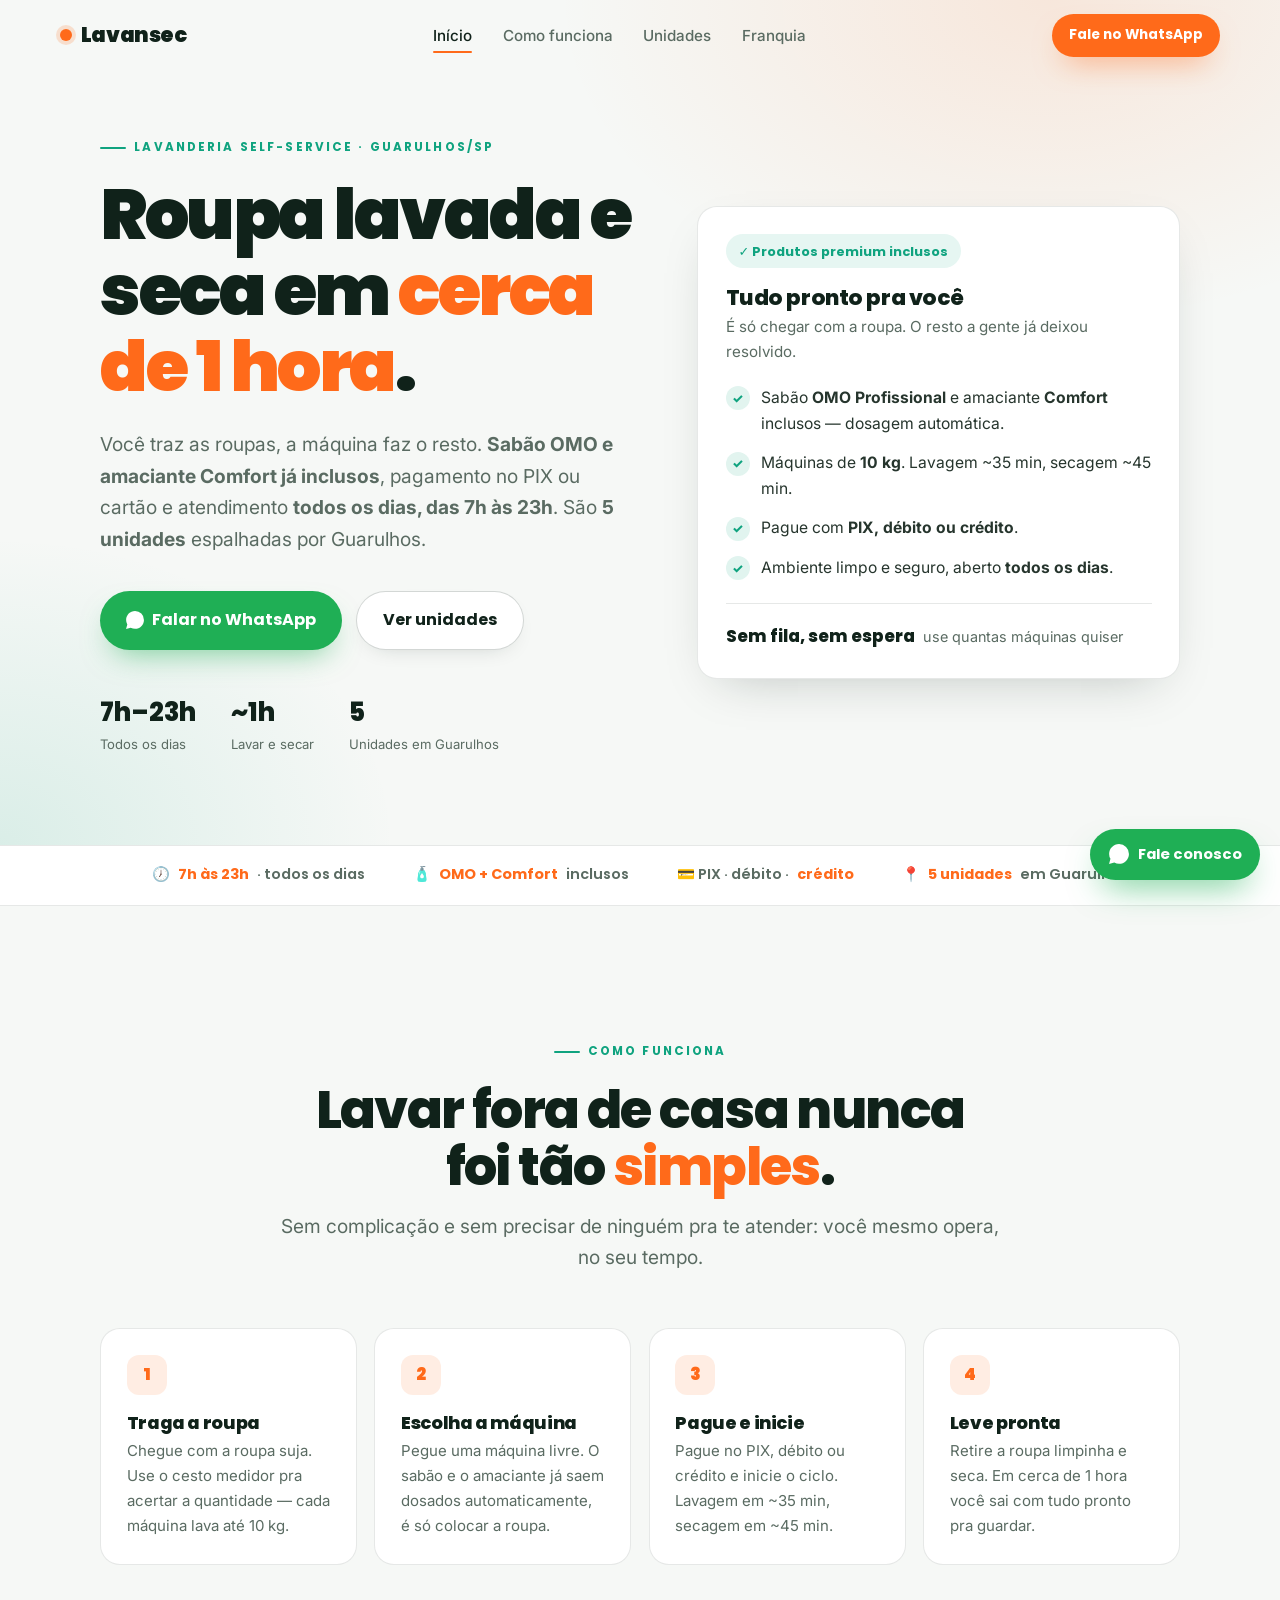
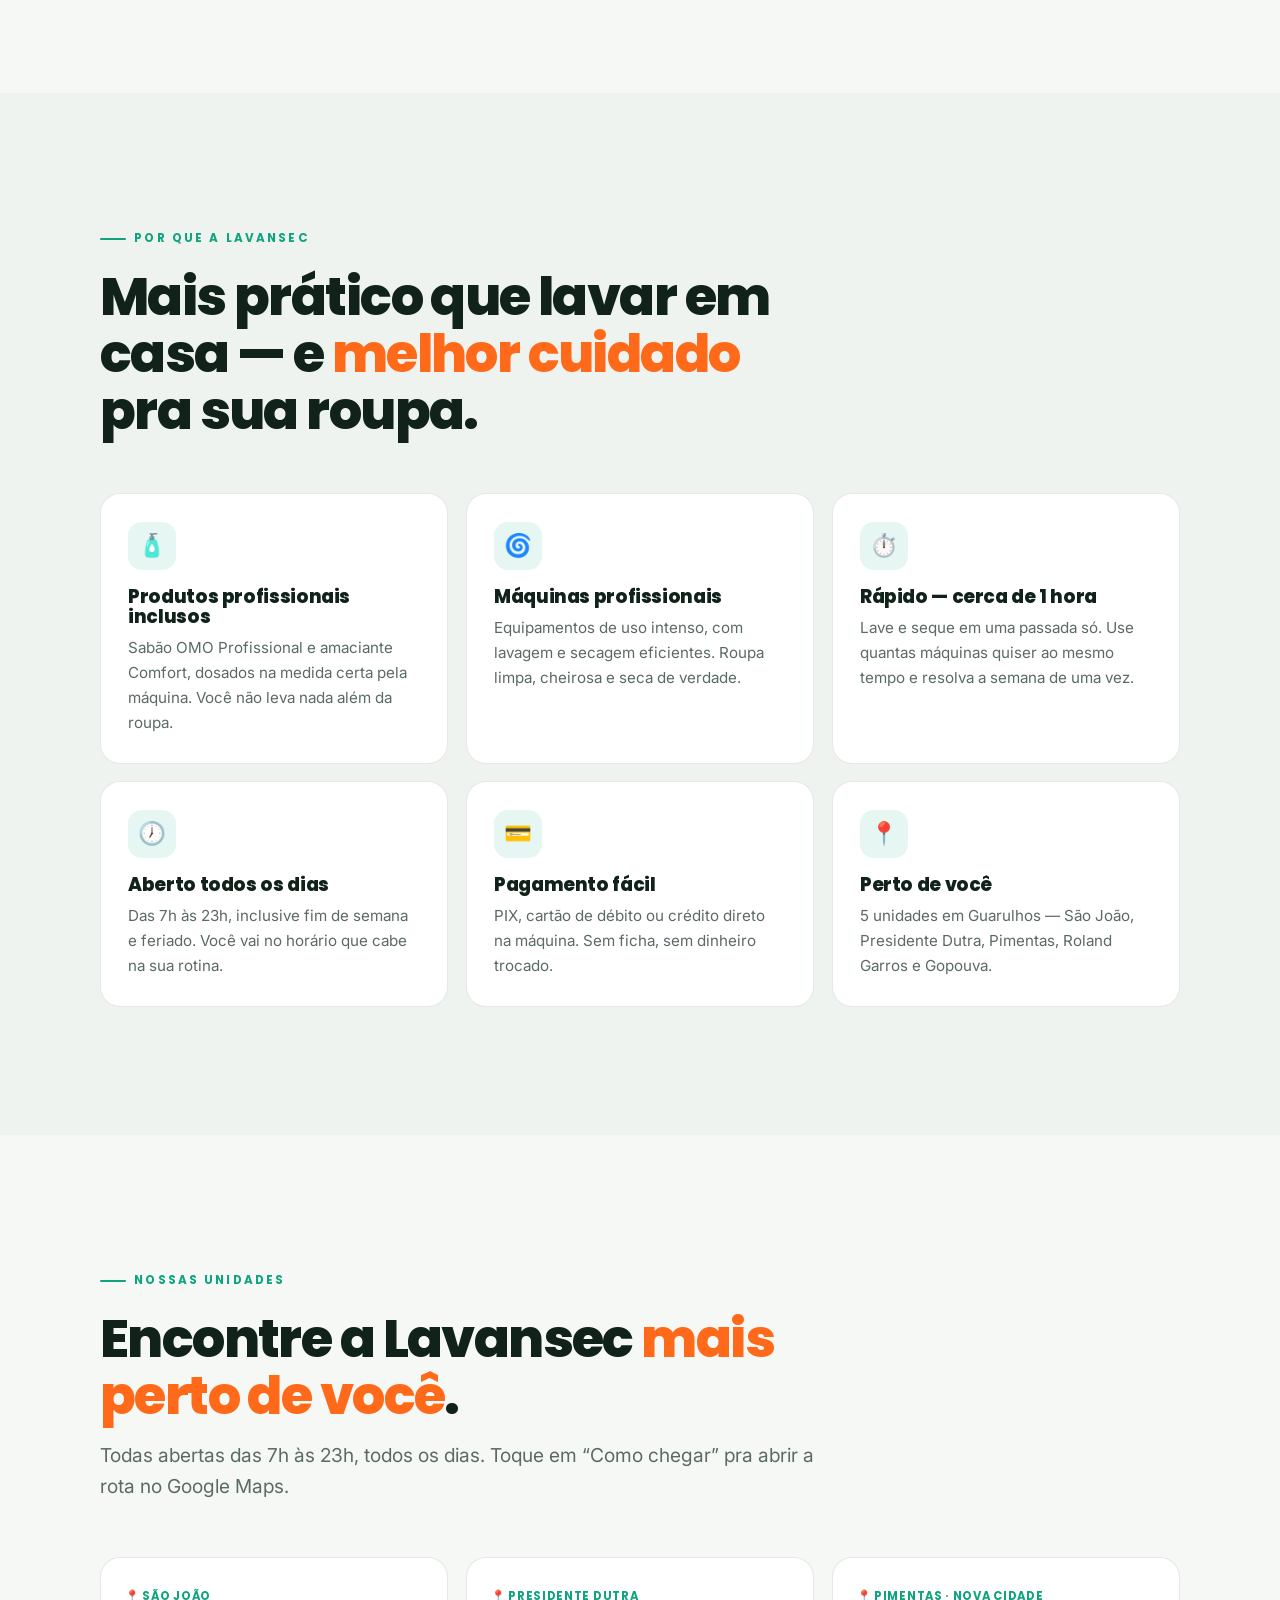
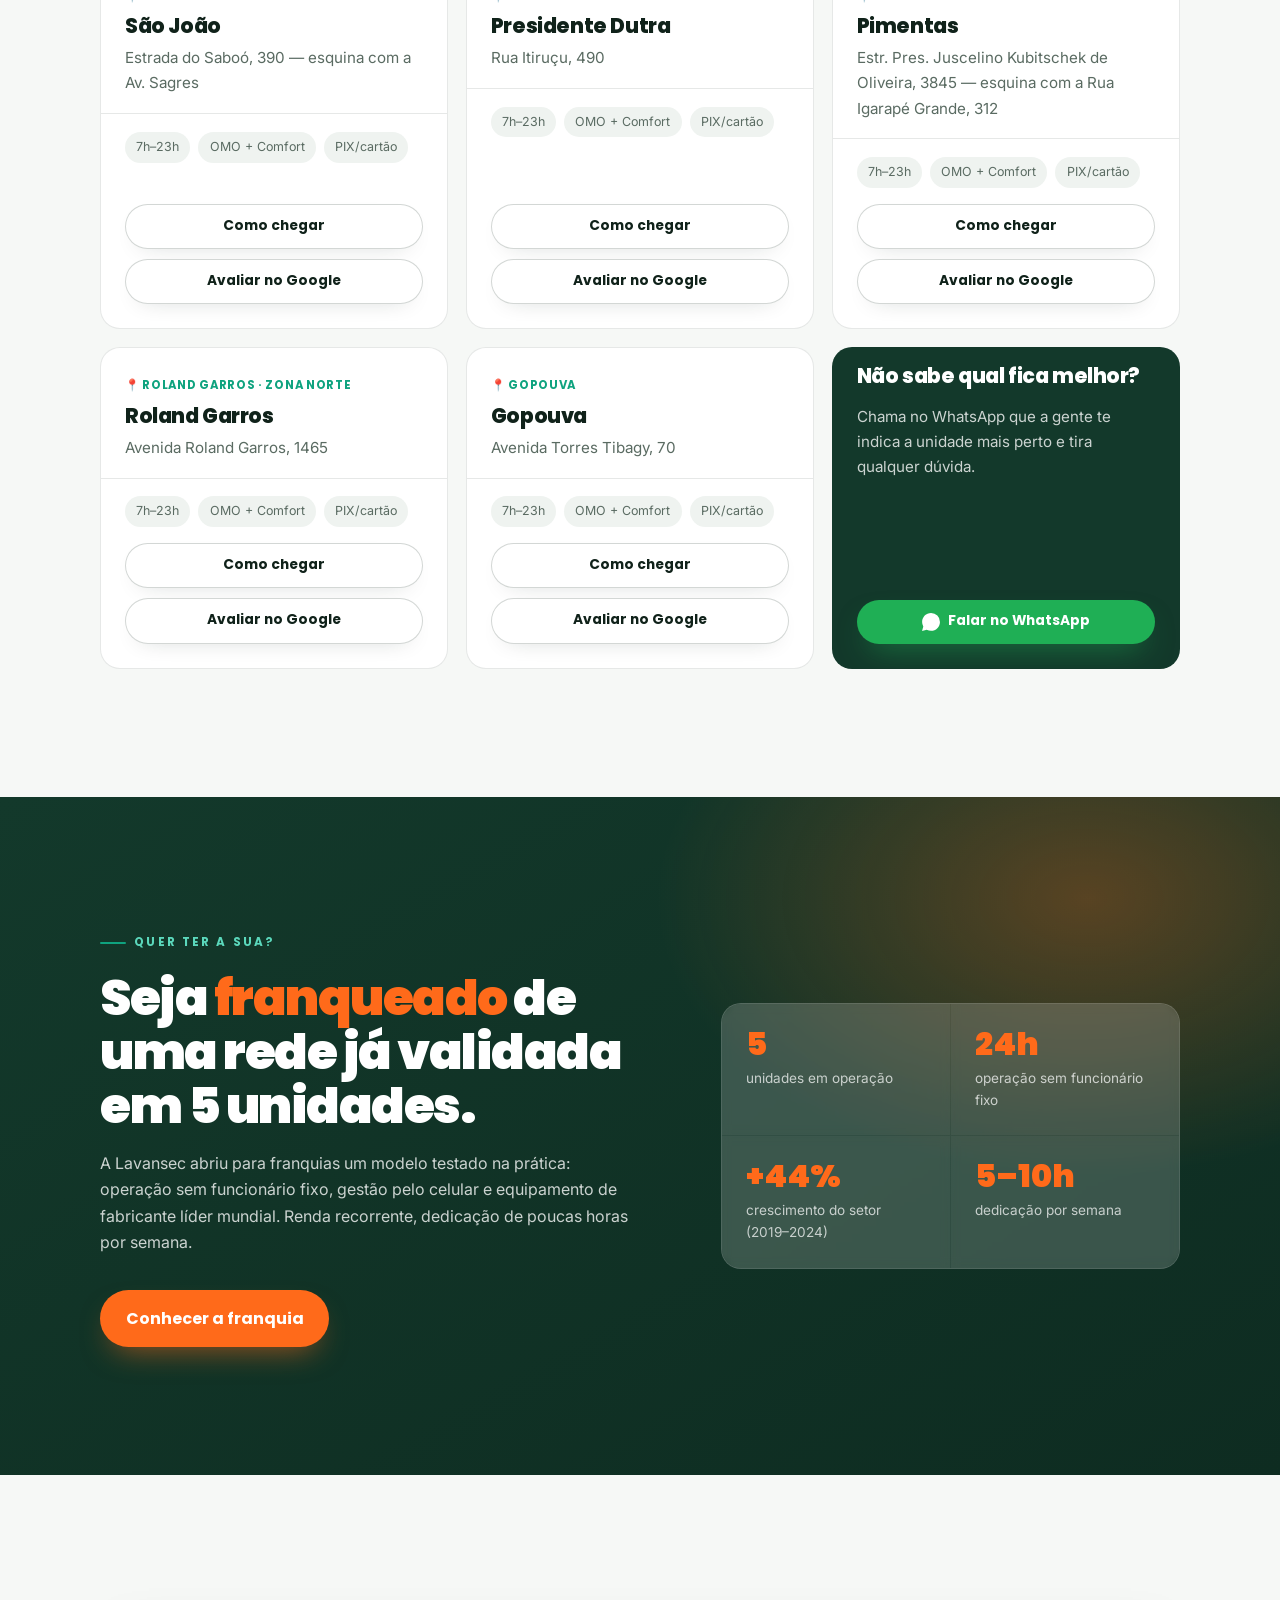
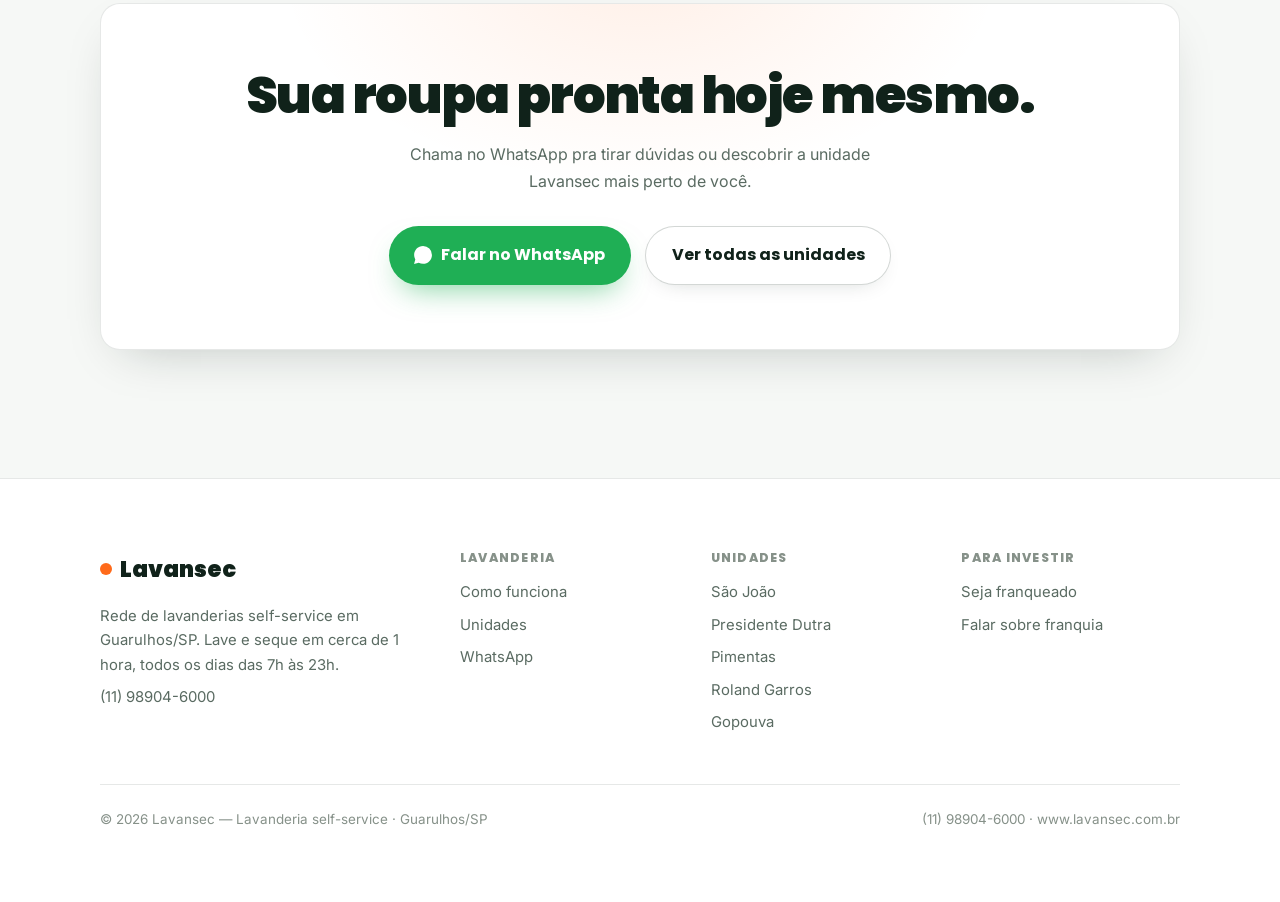
==== commit 223fb649: "feat(site): reformula site para o cliente final, franquia vira pagina resumida - index.html: home do" ====
--- a/index.html
+++ b/index.html
@@ -4,29 +4,27 @@
 <meta charset="UTF-8">
 <meta name="viewport" content="width=device-width, initial-scale=1.0">
 <link rel="icon" type="image/svg+xml" href="favicon.svg">
-<title>NOVO Lavan — Seja franqueado de uma rede testada em 6 unidades | Lavansec</title>
-<meta name="description" content="Franquia de lavanderia self-service Lavansec, com equipamentos do fabricante líder mundial (115 anos). Mercado que cresceu 44% e 95% ainda por conquistar. Renda passiva, operação 24h sem funcionários.">
+<title>Lavansec — Lavanderia self-service em Guarulhos | Lave e seque em ~1h</title>
+<meta name="description" content="Rede de lavanderias self-service em Guarulhos/SP. Todos os dias das 7h às 23h. Sabão OMO e amaciante Comfort inclusos. Lave e seque em cerca de 1 hora. 5 unidades perto de você.">
+<meta property="og:title" content="Lavansec — Lavanderia self-service em Guarulhos">
+<meta property="og:description" content="Lave e seque em ~1h. Todos os dias, das 7h às 23h. Sabão e amaciante inclusos. 5 unidades em Guarulhos.">
+<meta property="og:type" content="website">
 <link rel="preconnect" href="https://fonts.googleapis.com">
 <link rel="preconnect" href="https://fonts.gstatic.com" crossorigin>
-<link rel="stylesheet" href="assets/css/novolavan.css">
+<link rel="stylesheet" href="assets/css/site.css">
 </head>
 <body>
 
 <!-- ================= NAV ================= -->
 <nav class="nav" id="nav">
-  <a class="brand" href="index.html">
-    <span class="dot"></span>Lavansec<span class="tag">NOVO</span>
-  </a>
+  <a class="brand" href="index.html"><span class="dot"></span>Lavansec</a>
   <div class="nav-links" id="navlinks">
-    <a href="#mercado">Mercado</a>
-    <a href="#maquinas">Máquinas</a>
-    <a href="#retorno">Retorno</a>
-    <a href="#dre">DRE</a>
-    <a href="#modelo">Modelo</a>
-    <a href="mercado.html">Dados</a>
-    <a href="maquinas.html">Equipamentos</a>
-  </div>
-  <a class="btn nav-cta" href="https://wa.me/5511989046000?text=Quero%20saber%20mais%20sobre%20a%20franquia%20Lavansec" target="_blank" rel="noopener">Quero ser franqueado</a>
+    <a href="index.html" class="active">Início</a>
+    <a href="index.html#como-funciona">Como funciona</a>
+    <a href="unidades.html">Unidades</a>
+    <a href="franquia.html">Franquia</a>
+  </div>
+  <a class="btn btn--sm nav-cta" href="https://wa.me/5511989046000?text=Ol%C3%A1!%20Quero%20saber%20sobre%20a%20lavanderia%20Lavansec" target="_blank" rel="noopener">Fale no WhatsApp</a>
   <button class="burger" id="burger" aria-label="Menu">☰</button>
 </nav>
 
@@ -35,295 +33,222 @@
   <div class="wrap">
     <div class="hero-grid">
       <div>
-        <span class="eyebrow reveal">Franquia de lavanderia self-service</span>
-        <h1 class="reveal d1">Um negócio que <span class="o">trabalha 24h</span> — <span class="stroke">sem você</span> dentro dele.</h1>
-        <p class="lead reveal d2">Rede de lavanderias <strong>testada e aprovada em 6 unidades próprias</strong> em Guarulhos/SP, com equipamentos do <strong>fabricante líder mundial</strong> (115 anos). Operação sem funcionários fixos, gestão pelo celular e renda recorrente.</p>
+        <span class="eyebrow reveal">Lavanderia self-service · Guarulhos/SP</span>
+        <h1 class="reveal d1">Roupa lavada e seca em <span class="o">cerca de 1 hora</span>.</h1>
+        <p class="lead reveal d2">Você traz as roupas, a máquina faz o resto. <strong>Sabão OMO e amaciante Comfort já inclusos</strong>, pagamento no PIX ou cartão e atendimento <strong>todos os dias, das 7h às 23h</strong>. São <strong>5 unidades</strong> espalhadas por Guarulhos.</p>
         <div class="hero-cta reveal d3">
-          <a class="btn" href="https://wa.me/5511989046000?text=Quero%20receber%20a%20apresenta%C3%A7%C3%A3o%20da%20franquia%20Lavansec" target="_blank" rel="noopener">
-            Receber a apresentação
-            <svg viewBox="0 0 24 24" fill="none" stroke="currentColor" stroke-width="2"><path d="M5 12h14M13 6l6 6-6 6"/></svg>
+          <a class="btn btn--wa" href="https://wa.me/5511989046000?text=Ol%C3%A1!%20Quero%20saber%20sobre%20a%20lavanderia%20Lavansec" target="_blank" rel="noopener">
+            <svg viewBox="0 0 24 24" fill="currentColor"><path d="M.057 24l1.687-6.163a11.867 11.867 0 01-1.587-5.946C.16 5.335 5.495 0 12.05 0a11.817 11.817 0 018.413 3.488 11.824 11.824 0 013.48 8.414c-.003 6.557-5.338 11.892-11.893 11.892a11.9 11.9 0 01-5.688-1.448L.057 24z"/></svg>
+            Falar no WhatsApp
           </a>
-          <a class="btn btn--ghost" href="#retorno">Ver o retorno</a>
+          <a class="btn btn--ghost" href="unidades.html">Ver unidades</a>
         </div>
         <div class="hero-meta reveal d4">
-          <div><b>+44%</b><span>Mercado 2019–2024</span></div>
-          <div><b>5–10h</b><span>Dedicação semanal</span></div>
-          <div><b>95%</b><span>Sobrevivência no setor</span></div>
+          <div><b>7h–23h</b><span>Todos os dias</span></div>
+          <div><b>~1h</b><span>Lavar e secar</span></div>
+          <div><b>5</b><span>Unidades em Guarulhos</span></div>
         </div>
       </div>
 
       <aside class="hero-card reveal d2">
-        <span class="stamp">Referência do fabricante</span>
-        <div class="big">R$ 9.231<small>lucro operacional mensal estimado*</small></div>
-        <hr>
-        <div class="row"><span>Receita bruta mensal</span><b>R$ 24.000</b></div>
-        <div class="row"><span>Despesas operacionais</span><b>R$ 14.768</b></div>
-        <div class="row"><span>Payback estimado</span><b>18–22 meses</b></div>
-        <div class="row"><span>Dedicação</span><b>5–10 h/sem</b></div>
-        <p class="disclaimer" style="margin-top:1rem">*Simulação ilustrativa do fabricante (3 lavadoras 10 kg + 2 de 14 kg, ocupação 55%, ciclo R$ 20, jun/2025). Estimativa — não constitui garantia de rentabilidade.</p>
+        <span class="badge">✓ Produtos premium inclusos</span>
+        <h3>Tudo pronto pra você</h3>
+        <p style="color:var(--fg-dim);font-size:.95rem">É só chegar com a roupa. O resto a gente já deixou resolvido.</p>
+        <ul class="clist">
+          <li><span class="tick">✓</span><span>Sabão <strong>OMO Profissional</strong> e amaciante <strong>Comfort</strong> inclusos — dosagem automática.</span></li>
+          <li><span class="tick">✓</span><span>Máquinas de <strong>10 kg</strong>. Lavagem ~35 min, secagem ~45 min.</span></li>
+          <li><span class="tick">✓</span><span>Pague com <strong>PIX, débito ou crédito</strong>.</span></li>
+          <li><span class="tick">✓</span><span>Ambiente limpo e seguro, aberto <strong>todos os dias</strong>.</span></li>
+        </ul>
+        <div class="foot">
+          <b>Sem fila, sem espera</b><span>use quantas máquinas quiser</span>
+        </div>
       </aside>
     </div>
   </div>
 </header>
 
-<!-- ================= MARQUEE ================= -->
-<div class="marquee" aria-hidden="true">
-  <div>
-    <span>Fabricante líder mundial em lavanderia</span><span>115 anos de fábrica</span><span><b>100+</b> países</span><span>Operação <b>24h</b></span><span>Sem funcionários fixos</span><span>Gestão pelo app</span><span>OMO Pro <b>·</b> Comfort Pro</span><span>Guarulhos/SP</span>
-    <span>Fabricante líder mundial em lavanderia</span><span>115 anos de fábrica</span><span><b>100+</b> países</span><span>Operação <b>24h</b></span><span>Sem funcionários fixos</span><span>Gestão pelo app</span><span>OMO Pro <b>·</b> Comfort Pro</span><span>Guarulhos/SP</span>
+<!-- ================= TRUST BAR ================= -->
+<div class="trustbar">
+  <div class="wrap">
+    <span>🕖 <b>7h às 23h</b> · todos os dias</span>
+    <span>🧴 <b>OMO + Comfort</b> inclusos</span>
+    <span>💳 PIX · débito · <b>crédito</b></span>
+    <span>📍 <b>5 unidades</b> em Guarulhos</span>
   </div>
 </div>
 
-<!-- ================= MERCADO (stats) ================= -->
-<section class="pad" id="mercado">
+<!-- ================= COMO FUNCIONA ================= -->
+<section class="pad" id="como-funciona">
+  <div class="wrap">
+    <div class="shead center reveal">
+      <span class="eyebrow">Como funciona</span>
+      <h2 class="title">Lavar fora de casa nunca foi tão <em>simples</em>.</h2>
+      <p class="lead" style="margin-inline:auto">Sem complicação e sem precisar de ninguém pra te atender: você mesmo opera, no seu tempo.</p>
+    </div>
+    <div class="steps">
+      <div class="step reveal"><div class="num"></div><h3>Traga a roupa</h3><p>Chegue com a roupa suja. Use o cesto medidor pra acertar a quantidade — cada máquina lava até 10 kg.</p></div>
+      <div class="step reveal d1"><div class="num"></div><h3>Escolha a máquina</h3><p>Pegue uma máquina livre. O sabão e o amaciante já saem dosados automaticamente, é só colocar a roupa.</p></div>
+      <div class="step reveal d2"><div class="num"></div><h3>Pague e inicie</h3><p>Pague no PIX, débito ou crédito e inicie o ciclo. Lavagem em ~35 min, secagem em ~45 min.</p></div>
+      <div class="step reveal d3"><div class="num"></div><h3>Leve pronta</h3><p>Retire a roupa limpinha e seca. Em cerca de 1 hora você sai com tudo pronto pra guardar.</p></div>
+    </div>
+  </div>
+</section>
+
+<!-- ================= POR QUE LAVANSEC ================= -->
+<section class="pad" style="background:var(--surface-2)">
   <div class="wrap">
     <div class="shead reveal">
-      <span class="eyebrow">O mercado</span>
-      <h2 class="title">Um setor que <em>cresceu na crise</em> — e ainda está no começo.</h2>
-      <p class="lead">O crescimento das lavanderias de autosserviço no Brasil não é modismo: é consequência de transformações estruturais e irreversíveis. Veja os números.</p>
-    </div>
-    <div class="stat-grid">
-      <div class="stat reveal"><div class="n"><em>+44%</em></div><div class="l">Crescimento do setor de lavanderias no Brasil (2019–2024), atravessando pandemia e crise.</div><div class="src">Fonte: Sebrae · ANEL</div></div>
-      <div class="stat reveal d1"><div class="n">R$ 6,2<em>bi</em></div><div class="l">Tamanho atual do mercado de autosserviço no país, em aceleração.</div><div class="src">Fonte: ABRALAV</div></div>
-      <div class="stat reveal d2"><div class="n">7.000<em>+</em></div><div class="l">Lavanderias de autosserviço já operando — além de 27 mil convencionais.</div><div class="src">Fonte: Sebrae · ANEL</div></div>
-      <div class="stat reveal d3"><div class="n">R$ 145<em>bi</em></div><div class="l">Tamanho projetado do mercado global de lavanderias.</div><div class="src">Folder do fabricante</div></div>
-    </div>
-  </div>
-</section>
-
-<!-- ================= OPORTUNIDADE 95% ================= -->
-<section class="pad" style="background:linear-gradient(180deg,#0c1611,var(--ink))">
-  <div class="wrap">
-    <div class="opp">
-      <div class="gauge reveal" id="gauge">
-        <svg viewBox="0 0 200 200">
-          <defs><linearGradient id="g" x1="0" y1="0" x2="1" y2="1">
-            <stop offset="0" stop-color="#FF6A1A"/><stop offset="1" stop-color="#27C2A0"/>
-          </linearGradient></defs>
-          <circle class="track" cx="100" cy="100" r="85"/>
-          <circle class="prog" cx="100" cy="100" r="85"/>
-        </svg>
-        <div class="gauge-c"><b>95%</b><span>ainda não conquistado</span></div>
-      </div>
-      <div class="reveal d1">
-        <span class="eyebrow">A oportunidade</span>
-        <h2 class="title">A janela está <em>aberta</em>. Mas não para sempre.</h2>
-        <ul>
-          <li><b>5%</b><p>da população brasileira usa lavanderia de autosserviço hoje. Nos <strong>EUA e Europa, são 25% a 35%</strong>.</p></li>
-          <li><b>10%</b><p>é a projeção de uso no Brasil <strong>até 2030</strong> — dobrar a penetração atual.</p></li>
-          <li><b>1º</b><p>quem instala equipamento certo primeiro <strong>define o padrão da região</strong> e trava a vantagem competitiva.</p></li>
-        </ul>
-      </div>
-    </div>
-  </div>
-</section>
-
-<!-- ================= DRIVERS ================= -->
-<section class="pad">
+      <span class="eyebrow">Por que a Lavansec</span>
+      <h2 class="title">Mais prático que lavar em casa — e <em>melhor cuidado</em> pra sua roupa.</h2>
+    </div>
+    <div class="cards c3">
+      <div class="card reveal"><div class="ic">🧴</div><h3>Produtos profissionais inclusos</h3><p>Sabão OMO Profissional e amaciante Comfort, dosados na medida certa pela máquina. Você não leva nada além da roupa.</p></div>
+      <div class="card reveal d1"><div class="ic">🌀</div><h3>Máquinas profissionais</h3><p>Equipamentos de uso intenso, com lavagem e secagem eficientes. Roupa limpa, cheirosa e seca de verdade.</p></div>
+      <div class="card reveal d2"><div class="ic">⏱️</div><h3>Rápido — cerca de 1 hora</h3><p>Lave e seque em uma passada só. Use quantas máquinas quiser ao mesmo tempo e resolva a semana de uma vez.</p></div>
+      <div class="card reveal"><div class="ic">🕖</div><h3>Aberto todos os dias</h3><p>Das 7h às 23h, inclusive fim de semana e feriado. Você vai no horário que cabe na sua rotina.</p></div>
+      <div class="card reveal d1"><div class="ic">💳</div><h3>Pagamento fácil</h3><p>PIX, cartão de débito ou crédito direto na máquina. Sem ficha, sem dinheiro trocado.</p></div>
+      <div class="card reveal d2"><div class="ic">📍</div><h3>Perto de você</h3><p>5 unidades em Guarulhos — São João, Presidente Dutra, Pimentas, Roland Garros e Gopouva.</p></div>
+    </div>
+  </div>
+</section>
+
+<!-- ================= UNIDADES ================= -->
+<section class="pad" id="unidades">
   <div class="wrap">
     <div class="shead reveal">
-      <span class="eyebrow">Por que está crescendo</span>
-      <h2 class="title">Três forças <em>estruturais</em> empurrando a demanda.</h2>
-    </div>
-    <div class="cards c3">
-      <div class="card reveal"><div class="ic">🏢</div><h3>Física</h3><p>Apartamentos cada vez menores — a metragem média caiu de <strong>58 m² para 37 m²</strong> em 20 anos. Menos espaço para máquina e varal em casa.</p></div>
-      <div class="card reveal d1"><div class="ic">🔁</div><h3>Cultural</h3><p>Uma nova geração <strong>prefere pagar pelo serviço</strong> a imobilizar capital em eletrodoméstico. Tempo virou o recurso mais valioso.</p></div>
-      <div class="card reveal d2"><div class="ic">⚡</div><h3>Econômica</h3><p>Água e energia residencial subindo <strong>acima da inflação</strong> por uma década. Lavar fora ficou mais barato e mais rápido.</p></div>
-    </div>
-  </div>
-</section>
-
-<!-- ================= AUTORIDADE FABRICANTE ================= -->
-<section class="pad" id="autoridade" style="background:linear-gradient(180deg,var(--forest-2),var(--ink))">
-  <div class="wrap">
-    <div class="auth">
+      <span class="eyebrow">Nossas unidades</span>
+      <h2 class="title">Encontre a Lavansec <em>mais perto de você</em>.</h2>
+      <p class="lead">Todas abertas das 7h às 23h, todos os dias. Toque em “Como chegar” pra abrir a rota no Google Maps.</p>
+    </div>
+    <div class="units-grid">
+
+      <!-- São João -->
+      <article class="unit reveal">
+        <div class="top">
+          <span class="pin">📍 São João</span>
+          <h3>São João</h3>
+          <p class="addr">Estrada do Saboó, 390 — esquina com a Av. Sagres</p>
+        </div>
+        <div class="body">
+          <div class="meta"><span class="chip">7h–23h</span><span class="chip">OMO + Comfort</span><span class="chip">PIX/cartão</span></div>
+          <!-- NOTA GOOGLE: ao receber, descomente e preencha →
+          <div class="gscore"><span class="stars">★★★★★</span> <b>4,8</b> · 120 avaliações no Google</div> -->
+          <div class="actions">
+            <a class="btn btn--ghost btn--sm" href="https://www.google.com/maps/place/?q=place_id:ChIJm93vT6SLzpQRIQmX69o9WSQ" target="_blank" rel="noopener">Como chegar</a>
+            <a class="btn btn--ghost btn--sm" href="https://g.page/r/CSEJl-vaPVkkEBM/review" target="_blank" rel="noopener">Avaliar no Google</a>
+          </div>
+        </div>
+      </article>
+
+      <!-- Presidente Dutra -->
+      <article class="unit reveal d1">
+        <div class="top">
+          <span class="pin">📍 Presidente Dutra</span>
+          <h3>Presidente Dutra</h3>
+          <p class="addr">Rua Itiruçu, 490</p>
+        </div>
+        <div class="body">
+          <div class="meta"><span class="chip">7h–23h</span><span class="chip">OMO + Comfort</span><span class="chip">PIX/cartão</span></div>
+          <!-- NOTA GOOGLE: ao receber, descomente e preencha →
+          <div class="gscore"><span class="stars">★★★★★</span> <b>4,8</b> · 120 avaliações no Google</div> -->
+          <div class="actions">
+            <a class="btn btn--ghost btn--sm" href="https://www.google.com/maps/place/?q=place_id:ChIJ0XcrkTiJzpQRtDjhdVVMVYg" target="_blank" rel="noopener">Como chegar</a>
+            <a class="btn btn--ghost btn--sm" href="https://g.page/r/CbQ44XVVTFWIEBM/review" target="_blank" rel="noopener">Avaliar no Google</a>
+          </div>
+        </div>
+      </article>
+
+      <!-- Pimentas / Nova Cidade -->
+      <article class="unit reveal d2">
+        <div class="top">
+          <span class="pin">📍 Pimentas · Nova Cidade</span>
+          <h3>Pimentas</h3>
+          <p class="addr">Estr. Pres. Juscelino Kubitschek de Oliveira, 3845 — esquina com a Rua Igarapé Grande, 312</p>
+        </div>
+        <div class="body">
+          <div class="meta"><span class="chip">7h–23h</span><span class="chip">OMO + Comfort</span><span class="chip">PIX/cartão</span></div>
+          <!-- NOTA GOOGLE: ao receber, descomente e preencha →
+          <div class="gscore"><span class="stars">★★★★★</span> <b>4,8</b> · 120 avaliações no Google</div> -->
+          <div class="actions">
+            <a class="btn btn--ghost btn--sm" href="https://www.google.com/maps/place/?q=place_id:ChIJqbnRLJZjzpQRy01ziQz2XnU" target="_blank" rel="noopener">Como chegar</a>
+            <a class="btn btn--ghost btn--sm" href="https://g.page/r/CctNc4kM9l51EBM/review" target="_blank" rel="noopener">Avaliar no Google</a>
+          </div>
+        </div>
+      </article>
+
+      <!-- Roland Garros / Zona Norte -->
+      <article class="unit reveal">
+        <div class="top">
+          <span class="pin">📍 Roland Garros · Zona Norte</span>
+          <h3>Roland Garros</h3>
+          <p class="addr">Avenida Roland Garros, 1465</p>
+        </div>
+        <div class="body">
+          <div class="meta"><span class="chip">7h–23h</span><span class="chip">OMO + Comfort</span><span class="chip">PIX/cartão</span></div>
+          <!-- NOTA GOOGLE: ao receber, descomente e preencha →
+          <div class="gscore"><span class="stars">★★★★★</span> <b>4,8</b> · 120 avaliações no Google</div> -->
+          <div class="actions">
+            <a class="btn btn--ghost btn--sm" href="https://www.google.com/maps/place/?q=place_id:ChIJtYqA4hj1zpQRws8exQYKtPE" target="_blank" rel="noopener">Como chegar</a>
+            <a class="btn btn--ghost btn--sm" href="https://g.page/r/CcLPHsUGCrTxEBM/review" target="_blank" rel="noopener">Avaliar no Google</a>
+          </div>
+        </div>
+      </article>
+
+      <!-- Gopouva -->
+      <article class="unit reveal d1">
+        <div class="top">
+          <span class="pin">📍 Gopouva</span>
+          <h3>Gopouva</h3>
+          <p class="addr">Avenida Torres Tibagy, 70</p>
+        </div>
+        <div class="body">
+          <div class="meta"><span class="chip">7h–23h</span><span class="chip">OMO + Comfort</span><span class="chip">PIX/cartão</span></div>
+          <!-- NOTA GOOGLE: ao receber, descomente e preencha →
+          <div class="gscore"><span class="stars">★★★★★</span> <b>4,8</b> · 120 avaliações no Google</div> -->
+          <div class="actions">
+            <a class="btn btn--ghost btn--sm" href="https://www.google.com/maps/place/?q=place_id:ChIJsZ1k2G71zpQRwo4v1AKb63M" target="_blank" rel="noopener">Como chegar</a>
+            <a class="btn btn--ghost btn--sm" href="https://g.page/r/CcKOL9QCm-tzEBM/review" target="_blank" rel="noopener">Avaliar no Google</a>
+          </div>
+        </div>
+      </article>
+
+      <!-- CTA card -->
+      <article class="unit reveal d2" style="justify-content:center;align-items:flex-start;background:var(--forest);border-color:transparent">
+        <div class="body" style="justify-content:center">
+          <h3 style="color:#fff">Não sabe qual fica melhor?</h3>
+          <p style="color:rgba(255,255,255,.78);font-size:.95rem">Chama no WhatsApp que a gente te indica a unidade mais perto e tira qualquer dúvida.</p>
+          <div class="actions">
+            <a class="btn btn--wa btn--sm" href="https://wa.me/5511989046000?text=Ol%C3%A1!%20Qual%20unidade%20Lavansec%20fica%20mais%20perto%20de%20mim%3F" target="_blank" rel="noopener">
+              <svg viewBox="0 0 24 24" fill="currentColor"><path d="M.057 24l1.687-6.163a11.867 11.867 0 01-1.587-5.946C.16 5.335 5.495 0 12.05 0a11.817 11.817 0 018.413 3.488 11.824 11.824 0 013.48 8.414c-.003 6.557-5.338 11.892-11.893 11.892a11.9 11.9 0 01-5.688-1.448L.057 24z"/></svg>
+              Falar no WhatsApp
+            </a>
+          </div>
+        </div>
+      </article>
+
+    </div>
+  </div>
+</section>
+
+<!-- ================= FAIXA FRANQUIA ================= -->
+<section class="franchise pad">
+  <div class="wrap">
+    <div class="fr-grid">
       <div class="reveal">
-        <span class="eyebrow">O equipamento</span>
-        <h2 class="title">Você não compra uma máquina. Você entra numa <em>indústria de 115 anos</em>.</h2>
-        <p class="lead" style="margin-top:1.4rem">O equipamento vem da <strong>maior e mais antiga fabricante exclusiva</strong> de equipamentos de lavanderia do planeta. Única do setor com subsidiária própria no Brasil — estoque nacional de peças, equipe técnica local e suporte em português.</p>
-        <p class="lead" style="margin-top:1rem">Máquinas projetadas para uso industrial e contínuo, com <strong>vida útil estimada de até 25 anos</strong>. Confiabilidade não é diferencial — é a razão pela qual escolhemos esse fabricante.</p>
-      </div>
-      <div class="auth-stats reveal d1">
-        <div><b>1908</b><span>Ano de fundação — 115 anos de história</span></div>
-        <div><b>100+</b><span>Países onde opera</span></div>
-        <div><b>US$ 5,1<small style="font-size:1rem"> bi</small></b><span>Valor de mercado da companhia</span></div>
-        <div><b>25 anos</b><span>Vida útil estimada das máquinas</span></div>
-      </div>
-    </div>
-  </div>
-</section>
-
-<!-- ================= MÁQUINAS ================= -->
-<section class="pad" id="maquinas">
-  <div class="wrap">
-    <div class="shead reveal">
-      <span class="eyebrow">Linha de equipamentos</span>
-      <h2 class="title">Cada loja, a <em>máquina certa</em>.</h2>
-      <p class="lead">Da entrada compacta ao alto volume — toda a linha compartilha a mesma base de engenharia industrial e a plataforma de gestão remota 24h.</p>
-    </div>
-    <div class="spec-row" style="grid-template-columns:repeat(4,1fr)">
-      <div class="spec reveal"><span>Entrada</span><b>Lavadora 10 kg</b><small>Compacta, espaço reduzido</small></div>
-      <div class="spec reveal d1"><span>Intermediário</span><b>Lavadora 14 kg</b><small>Médio porte, payback acelerado</small></div>
-      <div class="spec reveal d2"><span>Avançado</span><b>Lavadora 20 kg</b><small>Alto volume</small></div>
-      <div class="spec reveal d3"><span>Avançado</span><b>Secadora 25 kg</b><small>30% mais eficiente</small></div>
-    </div>
-    <p class="mac-note">Equipamentos do fabricante líder mundial em lavanderia — vida útil estimada de até 25 anos / +10.400 ciclos testados. Gestão remota 24h integrada.</p>
-  </div>
-</section>
-
-<!-- ================= TECNOLOGIA INSIGHTS ================= -->
-<section class="pad" style="background:linear-gradient(180deg,#0c1611,var(--ink))">
-  <div class="wrap">
-    <div class="shead reveal">
-      <span class="eyebrow">Gestão remota 24h</span>
-      <h2 class="title">Sua lavanderia <em>operando no seu celular</em>, 24 horas.</h2>
-      <p class="lead">Plataforma proprietária com dados em tempo real, diagnóstico remoto, manutenção preditiva e API aberta para pagamento, CRM e automação. O resultado é renda com perfil passivo.</p>
-    </div>
-    <div class="stat-grid">
-      <div class="stat reveal"><div class="n"><em>−60%</em></div><div class="l">Redução de downtime com diagnóstico remoto e reset automático.</div></div>
-      <div class="stat reveal d1"><div class="n"><em>−45%</em></div><div class="l">Custo de manutenção — preditiva vs. reativa.</div></div>
-      <div class="stat reveal d2"><div class="n"><em>+15%</em></div><div class="l">Aumento de receita em lojas com gestão remota ativa.</div></div>
-      <div class="stat reveal d3"><div class="n">99,5<em>%</em></div><div class="l">Disponibilidade operacional. 60–70% dos alertas resolvidos sem técnico.</div></div>
-    </div>
-  </div>
-</section>
-
-<!-- ================= RETORNO / COMPARATIVO ================= -->
-<section class="pad" id="retorno">
-  <div class="wrap">
-    <div class="shead reveal">
-      <span class="eyebrow">A relação risco × retorno</span>
-      <h2 class="title">O retorno de um negócio. O <em>risco de uma renda fixa</em>.</h2>
-      <p class="lead">Como a lavanderia self-service se posiciona frente a outras classes de ativo que disputam o capital do investidor brasileiro.</p>
-    </div>
-    <div class="table-wrap reveal">
-      <table class="cmp">
-        <thead><tr><th>Classe de ativo</th><th>ROI anual</th><th>Risco</th><th>Dedicação</th></tr></thead>
-        <tbody>
-          <tr><td><b>Renda Fixa / FIIs</b></td><td>8% – 15%</td><td><span class="pill">Muito baixo</span></td><td>0 h</td></tr>
-          <tr><td><b>Imóveis para locação</b></td><td>6% – 10% líq.</td><td><span class="pill">Baixo</span></td><td>—</td></tr>
-          <tr><td><b>Negócio de alimentação</b></td><td>30% – 40%</td><td><span class="pill">Alto · 60% mortalidade</span></td><td>Integral</td></tr>
-          <tr class="hot"><td><b>Lavanderia self-service</b></td><td><b>20% – 35%</b></td><td><span class="pill good">Muito baixo · 95% sobrevivência</span></td><td>5 – 10 h/sem</td></tr>
-        </tbody>
-      </table>
-    </div>
-    <p class="disclaimer">Comparação ilustrativa do folder oficial do fabricante. Fonte de sobrevivência do setor: ANEL. ROI e prazos são estimativas de mercado — não constituem garantia de resultado.</p>
-
-    <!-- Bloco Números do fabricante (referência) -->
-    <div class="ref reveal" style="margin-top:3rem">
-      <span class="ref-badge">Números do fabricante · referência</span>
-      <h3 style="font-size:clamp(1.3rem,3vw,2rem);font-weight:800">Simulação de referência — cenário base</h3>
-      <p style="color:var(--fg-dim);margin-top:.6rem;max-width:62ch">Conjunto de 3 lavadoras 10 kg + 2 de 14 kg operando com premissas conservadoras de ocupação. Sem linha de salários, sem encargos trabalhistas, sem passivos judiciais.</p>
-      <div class="sim-grid">
-        <div class="sim"><b>R$ 24.000</b><span>Receita bruta mensal</span></div>
-        <div class="sim"><b>R$ 14.768</b><span>Despesas operacionais</span></div>
-        <div class="sim"><b class="o">R$ 9.231</b><span>Lucro operacional mensal</span></div>
-        <div class="sim"><b class="o">~R$ 110 mil</b><span>Lucro operacional anual</span></div>
-      </div>
-      <p class="disc">Simulação ilustrativa do fabricante (ocupação 55%, ciclo R$ 20, valores de jun/2025). Recuperação de 100% do investimento estimada em 18 a 22 meses. Estimativa — não constitui garantia de rentabilidade; resultados reais variam conforme localização.</p>
-    </div>
-  </div>
-</section>
-
-<!-- ================= DRE ================= -->
-<section class="pad" id="dre">
-  <div class="wrap">
-    <div class="shead reveal">
-      <span class="eyebrow">Resultado na prática</span>
-      <h2 class="title">O <em>DRE real</em> de um conjunto.</h2>
-      <p class="lead">Demonstração de resultado por conjunto, com base na operação das unidades próprias da Lavansec (faturamento de referência R$ 9.000/mês).</p>
-    </div>
-    <div class="ref reveal">
-      <span class="ref-badge" style="background:var(--mint);color:#04231b">DRE · operação própria</span>
-      <div class="table-wrap" style="margin-top:.5rem">
-        <table class="cmp">
-          <thead><tr><th>Linha</th><th>% do faturamento</th><th>R$ / mês</th></tr></thead>
-          <tbody>
-            <tr><td><b>Receita bruta</b></td><td>100%</td><td><b>9.000</b></td></tr>
-            <tr><td>(−) Produtos (OMO Pro + Comfort Pro)</td><td>7,3%</td><td>657</td></tr>
-            <tr><td>(−) Royalties</td><td>5,0%</td><td>450</td></tr>
-            <tr><td>(−) Fundo de marketing</td><td>2,0%</td><td>180</td></tr>
-            <tr><td>(−) Água + energia</td><td>1,2%</td><td>108</td></tr>
-            <tr><td>(−) MDR cartão</td><td>1,3%</td><td>117</td></tr>
-            <tr><td>(−) Manutenção</td><td>1,1%</td><td>100</td></tr>
-            <tr><td>(−) Aluguel · ponto próprio</td><td>0%</td><td>0</td></tr>
-            <tr><td>(−) Impostos + demais despesas¹</td><td>22,1%</td><td>1.988</td></tr>
-            <tr class="hot"><td><b>= Resultado líquido</b></td><td><b>60%</b></td><td><b>5.400</b></td></tr>
-          </tbody>
-        </table>
-      </div>
-      <div class="sim-grid" style="grid-template-columns:repeat(3,1fr)">
-        <div class="sim"><b class="o">R$ 5.400</b><span>lucro líquido / mês</span></div>
-        <div class="sim"><b class="o">~R$ 64.800</b><span>lucro líquido / ano</span></div>
-        <div class="sim"><b>60%</b><span>margem líquida</span></div>
-      </div>
-      <p class="disc">¹ Agrupa impostos, internet, limpeza, contador e demais despesas. <strong>DRE de cenário com imóvel próprio e ganhos de escala da rede</strong> (sinergia de impostos e MDR) — um franqueado com aluguel terá margem menor. No promocional (R$ 15/ciclo nos 6 primeiros meses) a margem inicial é menor. Valores estimados, não constituem garantia de resultado.</p>
-
-      <div style="margin-top:1.6rem;border-top:1px solid var(--line);padding-top:1.4rem">
-        <p class="eyebrow" style="margin-bottom:.7rem">Cenário franqueado · com aluguel</p>
-        <p style="color:var(--fg-dim)">O aluguel da loja deve ficar entre <strong style="color:var(--fg)">R$ 1.000 e R$ 3.000/mês</strong>. Considerando 1 conjunto (R$ 9.000/mês):</p>
-        <p style="color:var(--fg-dim);margin-top:.6rem">📍 <strong style="color:var(--fg)">Requisito do ponto:</strong> precisa ter <strong style="color:var(--fg)">estacionamento</strong> — o cliente chega de carro carregando volume de roupa.</p>
-        <div class="sim-grid" style="grid-template-columns:repeat(2,1fr);margin-top:1rem">
-          <div class="sim"><b>49%</b><span>aluguel R$ 1.000/mês · lucro R$ 4.400</span></div>
-          <div class="sim"><b>27%</b><span>aluguel R$ 3.000/mês · lucro R$ 2.400</span></div>
-        </div>
-        <p class="disc">Com mais de um conjunto por loja, o aluguel dilui entre os conjuntos e a margem sobe. Cenário ilustrativo — valores reais variam por ponto e ocupação.</p>
-      </div>
-    </div>
-  </div>
-</section>
-
-<!-- ================= MODELO LAVANSEC ================= -->
-<section class="pad" id="modelo" style="background:linear-gradient(180deg,var(--forest-2),var(--ink))">
-  <div class="wrap">
-    <div class="shead reveal">
-      <span class="eyebrow">Formatos de loja Lavansec</span>
-      <h2 class="title">Você começa no tamanho que <em>cabe no seu plano</em>.</h2>
-      <p class="lead">Cinco formatos de implantação. Investimento = equipamentos + instalação + sistema de pagamento + taxa de franquia (não inclui capital de giro).</p>
-    </div>
-    <div class="fmt">
-      <div class="col reveal"><span class="tag">Entrada</span><h4>Start</h4><div class="price">R$ 89 mil<small>a partir de</small></div><ul><li>1 stack 10 kg</li><li>~12–16 m²</li></ul></div>
-      <div class="col reveal d1"><span class="tag">Compacta</span><h4>Compacta</h4><div class="price">R$ 130 mil</div><ul><li>2 stacks 10 kg</li><li>16 m²</li></ul></div>
-      <div class="col reveal d2"><span class="tag">Padrão</span><h4>Tradicional</h4><div class="price">R$ 171 mil</div><ul><li>3 stacks 10 kg</li><li>20 m²</li></ul></div>
-      <div class="col feat reveal d3"><span class="tag">Tendência</span><h4>Smart</h4><div class="price">R$ 221 mil</div><ul><li>2× 10 kg + 1× 20 kg</li><li>20 m²</li></ul></div>
-      <div class="col reveal d4"><span class="tag">5+ máquinas</span><h4>Full</h4><div class="price">R$ 383 mil</div><ul><li>2×10 + 1×14 + 2×20 kg</li><li>40 m²</li></ul></div>
-    </div>
-    <p class="disclaimer">Taxa de franquia: R$ 25.000 (1ª unidade) / R$ 19.900 (demais). Royalties 5% · Fundo de marketing 2% sobre o faturamento bruto. Contrato de 5 anos. Valores de implantação definidos pela franqueadora — confirmar na proposta e na COF.</p>
-  </div>
-</section>
-
-<!-- ================= TRACK RECORD ================= -->
-<section class="pad">
-  <div class="wrap">
-    <div class="track">
-      <div class="reveal">
-        <div class="bigsix">6<small>unidades próprias em operação</small></div>
-      </div>
-      <div class="reveal d1">
-        <span class="eyebrow">Prova de mercado</span>
-        <h2 class="title">Não é teoria. É um modelo <em>já validado na prática</em>.</h2>
-        <p class="lead" style="margin-top:1.2rem">A Lavansec não está começando a operar lavanderia agora — está abrindo para franquias um modelo testado e aprovado em 6 unidades próprias em Guarulhos/SP e Zona Norte de São Paulo.</p>
-        <div class="units">
-          <span>Jardim Brasil</span><span>Gopouva</span><span>São João</span><span>Presidente Dutra</span><span>Pimentas</span><span>Cumbica</span>
-        </div>
-      </div>
-    </div>
-  </div>
-</section>
-
-<!-- ================= FAQ ================= -->
-<section class="pad" style="background:linear-gradient(180deg,#0c1611,var(--ink))">
-  <div class="wrap">
-    <div class="shead reveal">
-      <span class="eyebrow">Perguntas frequentes</span>
-      <h2 class="title">O que todo futuro franqueado <em>pergunta</em>.</h2>
-    </div>
-    <div class="faq">
-      <details class="qa reveal"><summary>Preciso largar meu emprego para operar?</summary><div class="a">Não. A operação é pensada para funcionar 24h sem funcionários fixos, com gestão remota pelo celular. A dedicação estimada é de 5 a 10 horas por semana.</div></details>
-      <details class="qa reveal"><summary>Quanto preciso investir?</summary><div class="a">Os formatos Lavansec começam a partir de R$ 89.000 (Start) e vão até R$ 383.000 (Full), conforme o número de máquinas e o ponto. O valor cobre equipamentos, instalação, sistema de pagamento e taxa de franquia — não inclui capital de giro.</div></details>
-      <details class="qa reveal"><summary>Por que equipamento premium e não uma máquina mais barata?</summary><div class="a">O mercado foi inundado por máquinas genéricas que funcionam até a primeira falha grave — sem peças no país, sem suporte do fabricante. Máquina parada é receita que não volta. O fabricante é líder mundial há 115 anos, com subsidiária no Brasil e vida útil de até 25 anos.</div></details>
-      <details class="qa reveal"><summary>Os números de retorno são garantidos?</summary><div class="a">Não. Todas as projeções (faturamento, margem, payback) são estimativas de mercado e da simulação do fabricante. Resultados reais variam conforme localização, ocupação e gestão. Os valores oficiais e condições constam na COF.</div></details>
-      <details class="qa reveal"><summary>Quais os custos recorrentes?</summary><div class="a">Royalties de 5% e fundo de marketing de 2%, ambos sobre o faturamento bruto mensal. O contrato de franquia é de 5 anos.</div></details>
+        <span class="eyebrow">Quer ter a sua?</span>
+        <h2>Seja <em>franqueado</em> de uma rede já validada em 5 unidades.</h2>
+        <p>A Lavansec abriu para franquias um modelo testado na prática: operação sem funcionário fixo, gestão pelo celular e equipamento de fabricante líder mundial. Renda recorrente, dedicação de poucas horas por semana.</p>
+        <div class="hero-cta">
+          <a class="btn" href="franquia.html">Conhecer a franquia</a>
+        </div>
+      </div>
+      <div class="frstats reveal d1">
+        <div><b>5</b><span>unidades em operação</span></div>
+        <div><b>24h</b><span>operação sem funcionário fixo</span></div>
+        <div><b>+44%</b><span>crescimento do setor (2019–2024)</span></div>
+        <div><b>5–10h</b><span>dedicação por semana</span></div>
+      </div>
     </div>
   </div>
 </section>
@@ -331,15 +256,16 @@
 <!-- ================= CTA FINAL ================= -->
 <section class="cta-final pad">
   <div class="wrap">
-    <span class="eyebrow reveal" style="justify-content:center">O próximo capítulo</span>
-    <h2 class="reveal d1">A janela está aberta.<br>Quem entra agora, <span style="color:var(--orange)">define o padrão</span>.</h2>
-    <p class="lead reveal d2" style="color:var(--fg-dim)">Receba a apresentação completa da franquia Lavansec e fale com um consultor. Sem compromisso.</p>
-    <div class="hero-cta reveal d3">
-      <a class="btn btn--mint" href="https://wa.me/5511989046000?text=Quero%20ser%20franqueado%20Lavansec%20e%20receber%20a%20apresenta%C3%A7%C3%A3o%20completa" target="_blank" rel="noopener">
-        Falar no WhatsApp
-        <svg viewBox="0 0 24 24" fill="currentColor"><path d="M.057 24l1.687-6.163a11.867 11.867 0 01-1.587-5.946C.16 5.335 5.495 0 12.05 0a11.817 11.817 0 018.413 3.488 11.824 11.824 0 013.48 8.414c-.003 6.557-5.338 11.892-11.893 11.892a11.9 11.9 0 01-5.688-1.448L.057 24z"/></svg>
-      </a>
-      <a class="btn btn--ghost" href="mercado.html">Ver os dados de mercado</a>
+    <div class="box reveal">
+      <h2>Sua roupa pronta hoje mesmo.</h2>
+      <p>Chama no WhatsApp pra tirar dúvidas ou descobrir a unidade Lavansec mais perto de você.</p>
+      <div class="hero-cta">
+        <a class="btn btn--wa" href="https://wa.me/5511989046000?text=Ol%C3%A1!%20Quero%20saber%20sobre%20a%20lavanderia%20Lavansec" target="_blank" rel="noopener">
+          <svg viewBox="0 0 24 24" fill="currentColor"><path d="M.057 24l1.687-6.163a11.867 11.867 0 01-1.587-5.946C.16 5.335 5.495 0 12.05 0a11.817 11.817 0 018.413 3.488 11.824 11.824 0 013.48 8.414c-.003 6.557-5.338 11.892-11.893 11.892a11.9 11.9 0 01-5.688-1.448L.057 24z"/></svg>
+          Falar no WhatsApp
+        </a>
+        <a class="btn btn--ghost" href="unidades.html">Ver todas as unidades</a>
+      </div>
     </div>
   </div>
 </section>
@@ -349,28 +275,26 @@
   <div class="wrap">
     <div class="fcols">
       <div>
-        <div class="fbrand"><span class="dot" style="display:inline-block;width:11px;height:11px;border-radius:50%;background:var(--orange)"></span>Lavansec</div>
-        <p style="margin-top:1rem">Rede de lavanderias self-service em expansão em Guarulhos/SP. Equipamentos de fabricante líder mundial, produtos OMO Pro e Comfort Pro.</p>
+        <div class="fbrand"><span class="dot" style="display:inline-block;width:12px;height:12px;border-radius:50%;background:var(--orange)"></span>Lavansec</div>
+        <p style="margin-top:1rem">Rede de lavanderias self-service em Guarulhos/SP. Lave e seque em cerca de 1 hora, todos os dias das 7h às 23h.</p>
         <p><a href="https://wa.me/5511989046000" target="_blank" rel="noopener">(11) 98904-6000</a></p>
-        <p><a href="https://www.lavansec.com.br" target="_blank" rel="noopener">www.lavansec.com.br</a></p>
-      </div>
-      <div><h4>Franquia</h4><a href="#mercado">Mercado</a><a href="#retorno">Retorno</a><a href="#modelo">Formatos</a><a href="#maquinas">Máquinas</a></div>
-      <div><h4>Institucional</h4><a href="mercado.html">Dados de mercado</a><a href="maquinas.html">Equipamentos</a><a href="sobre.html">Sobre a marca</a></div>
-      <div><h4>Fale conosco</h4><a href="https://wa.me/5511989046000" target="_blank" rel="noopener">WhatsApp</a><a href="https://www.lavansec.com.br" target="_blank" rel="noopener">Site oficial</a></div>
-    </div>
-    <p class="disclaimer">As projeções de faturamento, margem e payback apresentadas são estimativas de mercado e da simulação do fabricante, e <strong>não constituem garantia de resultado</strong>. Os valores oficiais, condições, taxas e cláusulas constam na Circular de Oferta de Franquia (COF), nos termos da Lei 13.966/2019. Imagens de equipamentos extraídas do folder oficial do fabricante líder mundial (jun/2025).</p>
+      </div>
+      <div><h4>Lavanderia</h4><a href="index.html#como-funciona">Como funciona</a><a href="unidades.html">Unidades</a><a href="https://wa.me/5511989046000" target="_blank" rel="noopener">WhatsApp</a></div>
+      <div><h4>Unidades</h4><a href="unidades.html">São João</a><a href="unidades.html">Presidente Dutra</a><a href="unidades.html">Pimentas</a><a href="unidades.html">Roland Garros</a><a href="unidades.html">Gopouva</a></div>
+      <div><h4>Para investir</h4><a href="franquia.html">Seja franqueado</a><a href="https://wa.me/5511989046000?text=Quero%20saber%20sobre%20a%20franquia%20Lavansec" target="_blank" rel="noopener">Falar sobre franquia</a></div>
+    </div>
     <div class="fbottom">
-      <span>© 2026 Lavansec — versão NOVO Lavan (em avaliação).</span>
-      <span>Identidade Opção B · Equipamento de fabricante líder mundial</span>
+      <span>© <span data-year>2026</span> Lavansec — Lavanderia self-service · Guarulhos/SP</span>
+      <span>(11) 98904-6000 · www.lavansec.com.br</span>
     </div>
   </div>
 </footer>
 
-<a class="wfloat" href="https://wa.me/5511989046000?text=Ol%C3%A1!%20Quero%20saber%20sobre%20a%20franquia%20Lavansec" target="_blank" rel="noopener" aria-label="WhatsApp">
+<a class="wfloat" href="https://wa.me/5511989046000?text=Ol%C3%A1!%20Quero%20saber%20sobre%20a%20lavanderia%20Lavansec" target="_blank" rel="noopener" aria-label="WhatsApp">
   <svg viewBox="0 0 24 24" fill="currentColor"><path d="M.057 24l1.687-6.163a11.867 11.867 0 01-1.587-5.946C.16 5.335 5.495 0 12.05 0a11.817 11.817 0 018.413 3.488 11.824 11.824 0 013.48 8.414c-.003 6.557-5.338 11.892-11.893 11.892a11.9 11.9 0 01-5.688-1.448L.057 24z"/></svg>
   Fale conosco
 </a>
 
-<script src="assets/js/novolavan.js"></script>
+<script src="assets/js/site.js"></script>
 </body>
 </html>
--- a/assets/css/site.css
+++ b/assets/css/site.css
@@ -0,0 +1,307 @@
+/* ============================================================
+   LAVANSEC — Site do cliente (tema claro)
+   Lavanderia self-service · Guarulhos/SP
+   Cores da marca: laranja, verde, menta · Poppins + Inter
+   ============================================================ */
+
+@import url('https://fonts.googleapis.com/css2?family=Poppins:wght@500;600;700;800;900&family=Inter:wght@400;500;600;700&display=swap');
+
+:root{
+  /* Marca */
+  --orange:#FF6A1A;
+  --orange-deep:#E2540B;
+  --forest:#13392B;
+  --forest-2:#0E2C21;
+  --mint:#0FA37F;
+  --mint-deep:#0B7D61;
+
+  /* Tema claro */
+  --bg:#F6F8F6;
+  --surface:#FFFFFF;
+  --surface-2:#EFF3F0;
+  --ink:#10221A;
+  --fg:#26352D;
+  --fg-dim:#5A6B62;
+  --fg-mute:#869189;
+  --mint-soft:#5BD8BC;
+  --line:rgba(16,34,26,.10);
+  --line-strong:rgba(16,34,26,.18);
+
+  --display:'Poppins',system-ui,sans-serif;
+  --body:'Inter',system-ui,sans-serif;
+
+  --maxw:1200px;
+  --gut:clamp(20px,5vw,60px);
+  --r:20px;
+  --ease:cubic-bezier(.16,.84,.32,1);
+  --shadow:0 18px 50px -24px rgba(16,34,26,.28);
+  --shadow-sm:0 8px 24px -16px rgba(16,34,26,.30);
+}
+
+*{box-sizing:border-box;margin:0;padding:0}
+html{scroll-behavior:smooth;-webkit-text-size-adjust:100%}
+body{
+  font-family:var(--body);
+  background:var(--bg);
+  color:var(--fg);
+  line-height:1.65;
+  overflow-x:hidden;
+  -webkit-font-smoothing:antialiased;
+  text-rendering:optimizeLegibility;
+}
+img{max-width:100%;display:block}
+a{color:inherit;text-decoration:none}
+::selection{background:var(--orange);color:#fff}
+
+/* ---------- Layout ---------- */
+.wrap{max-width:var(--maxw);margin-inline:auto;padding-inline:var(--gut)}
+section{position:relative}
+.pad{padding-block:clamp(64px,10vw,128px)}
+.eyebrow{
+  font-family:var(--display);font-size:.74rem;font-weight:700;letter-spacing:.18em;
+  text-transform:uppercase;color:var(--mint);display:inline-flex;align-items:center;gap:.7em;
+  margin-bottom:1.2rem;
+}
+.eyebrow::before{content:"";width:26px;height:2px;border-radius:2px;background:var(--mint)}
+
+h1,h2,h3,h4{font-family:var(--display);line-height:1.08;letter-spacing:-.02em;font-weight:800;color:var(--ink)}
+h2.title{font-size:clamp(1.9rem,4.6vw,3.3rem);font-weight:800;letter-spacing:-.03em}
+h2.title em{font-style:normal;color:var(--orange)}
+.lead{font-size:clamp(1.04rem,1.5vw,1.22rem);color:var(--fg-dim);max-width:60ch}
+
+/* ---------- Botões ---------- */
+.btn{
+  --bg:var(--orange);--c:#fff;
+  display:inline-flex;align-items:center;justify-content:center;gap:.55em;
+  font-family:var(--display);font-weight:700;font-size:1rem;
+  padding:.95rem 1.6rem;border-radius:100px;background:var(--bg);color:var(--c);
+  border:0;cursor:pointer;position:relative;overflow:hidden;isolation:isolate;
+  transition:transform .35s var(--ease),box-shadow .35s var(--ease);
+  box-shadow:0 14px 30px -12px rgba(255,106,26,.6);
+}
+.btn::after{content:"";position:absolute;inset:0;z-index:-1;background:var(--orange-deep);
+  transform:translateY(102%);transition:transform .4s var(--ease)}
+.btn:hover{transform:translateY(-2px)}
+.btn:hover::after{transform:translateY(0)}
+.btn--ghost{--bg:var(--surface);--c:var(--ink);border:1px solid var(--line-strong);box-shadow:var(--shadow-sm)}
+.btn--ghost::after{background:var(--surface-2)}
+.btn--ghost:hover{--c:var(--ink)}
+.btn--wa{--bg:#1faf55;--c:#fff;box-shadow:0 14px 30px -12px rgba(31,175,85,.6)}
+.btn--wa::after{background:#178c44}
+.btn--sm{padding:.65rem 1.05rem;font-size:.86rem}
+.btn svg{width:18px;height:18px;flex:none}
+
+/* ---------- Nav ---------- */
+.nav{
+  position:fixed;top:0;left:0;right:0;z-index:50;
+  display:flex;align-items:center;justify-content:space-between;
+  padding:.85rem var(--gut);transition:background .4s,box-shadow .4s,border-color .4s;
+  border-bottom:1px solid transparent;
+}
+.nav.scrolled{background:rgba(246,248,246,.86);backdrop-filter:blur(14px);border-color:var(--line);box-shadow:0 6px 24px -20px rgba(16,34,26,.5)}
+.brand{display:flex;align-items:center;gap:.55rem;font-family:var(--display);font-weight:900;font-size:1.3rem;letter-spacing:-.02em;color:var(--ink)}
+.brand .dot{width:12px;height:12px;border-radius:50%;background:var(--orange);box-shadow:0 0 0 4px rgba(255,106,26,.18)}
+.nav-links{display:flex;align-items:center;gap:1.9rem}
+.nav-links a{font-size:.95rem;font-weight:500;color:var(--fg-dim);transition:color .25s;position:relative}
+.nav-links a:hover,.nav-links a.active{color:var(--ink)}
+.nav-links a::after{content:"";position:absolute;left:0;bottom:-5px;height:2px;width:0;border-radius:2px;background:var(--orange);transition:width .3s var(--ease)}
+.nav-links a:hover::after,.nav-links a.active::after{width:100%}
+.nav-cta{display:inline-flex}
+.burger{display:none;background:0;border:0;color:var(--ink);font-size:1.6rem;cursor:pointer;line-height:1}
+
+/* ---------- Hero ---------- */
+.hero{position:relative;padding-top:130px;overflow:hidden}
+.hero::before{
+  content:"";position:absolute;inset:0;z-index:0;
+  background:
+    radial-gradient(820px 540px at 82% 0%,rgba(255,106,26,.12),transparent 60%),
+    radial-gradient(720px 560px at 0% 100%,rgba(15,163,127,.12),transparent 55%);
+}
+.hero .wrap{position:relative;z-index:2}
+.hero-grid{display:grid;grid-template-columns:1.05fr .95fr;gap:clamp(28px,5vw,64px);align-items:center;padding-bottom:clamp(40px,7vw,90px)}
+.hero h1{font-size:clamp(2.5rem,6vw,4.4rem);font-weight:900;letter-spacing:-.035em;color:var(--ink)}
+.hero h1 .o{color:var(--orange)}
+.hero p.lead{margin-top:1.5rem}
+.hero-cta{display:flex;gap:.9rem;flex-wrap:wrap;margin-top:2.2rem}
+.hero-meta{display:flex;gap:2.2rem;margin-top:2.6rem;flex-wrap:wrap}
+.hero-meta div{display:flex;flex-direction:column}
+.hero-meta b{font-family:var(--display);font-size:1.6rem;font-weight:800;color:var(--ink)}
+.hero-meta span{font-size:.82rem;color:var(--fg-dim)}
+
+/* Cartão visual do hero */
+.hero-card{
+  position:relative;border-radius:var(--r);background:var(--surface);
+  border:1px solid var(--line);box-shadow:var(--shadow);padding:1.7rem;overflow:hidden;
+}
+.hero-card .badge{display:inline-flex;align-items:center;gap:.5em;font-family:var(--display);font-weight:700;font-size:.8rem;color:var(--mint);background:rgba(15,163,127,.10);padding:.4rem .8rem;border-radius:100px}
+.hero-card h3{font-size:1.35rem;margin:1.1rem 0 .3rem}
+.hero-card .clist{list-style:none;display:grid;gap:.85rem;margin-top:1.3rem}
+.hero-card .clist li{display:flex;gap:.7rem;align-items:flex-start;color:var(--fg);font-size:.98rem}
+.hero-card .clist .tick{flex:none;width:24px;height:24px;border-radius:50%;background:rgba(15,163,127,.12);color:var(--mint);display:grid;place-content:center;font-weight:800;font-size:.8rem;margin-top:.1rem}
+.hero-card .foot{margin-top:1.4rem;padding-top:1.2rem;border-top:1px solid var(--line);display:flex;align-items:baseline;gap:.5rem}
+.hero-card .foot b{font-family:var(--display);font-weight:800;color:var(--ink);font-size:1.05rem}
+.hero-card .foot span{color:var(--fg-dim);font-size:.9rem}
+
+/* ---------- Faixa de selos ---------- */
+.trustbar{border-block:1px solid var(--line);background:var(--surface)}
+.trustbar .wrap{display:flex;flex-wrap:wrap;gap:clamp(1rem,4vw,3rem);justify-content:center;padding-block:1.1rem}
+.trustbar span{display:inline-flex;align-items:center;gap:.5rem;font-family:var(--display);font-weight:600;font-size:.9rem;color:var(--fg-dim)}
+.trustbar span b{color:var(--orange)}
+
+/* ---------- Section heading ---------- */
+.shead{max-width:720px;margin-bottom:clamp(2.2rem,5vw,3.4rem)}
+.shead.center{margin-inline:auto;text-align:center}
+.shead.center .eyebrow{justify-content:center}
+.shead p{margin-top:1rem}
+
+/* ---------- Passos (como funciona) ---------- */
+.steps{display:grid;grid-template-columns:repeat(4,1fr);gap:1.1rem;counter-reset:step}
+.step{background:var(--surface);border:1px solid var(--line);border-radius:var(--r);padding:1.6rem;position:relative;transition:transform .4s var(--ease),box-shadow .4s}
+.step:hover{transform:translateY(-5px);box-shadow:var(--shadow)}
+.step .num{counter-increment:step;font-family:var(--display);font-weight:900;font-size:1.05rem;width:40px;height:40px;border-radius:12px;display:grid;place-content:center;background:rgba(255,106,26,.12);color:var(--orange);margin-bottom:1.1rem}
+.step .num::before{content:counter(step)}
+.step h3{font-size:1.12rem;margin-bottom:.45rem}
+.step p{color:var(--fg-dim);font-size:.94rem}
+
+/* ---------- Cards de feature ---------- */
+.cards{display:grid;gap:1.1rem}
+.cards.c3{grid-template-columns:repeat(3,1fr)}
+.card{
+  background:var(--surface);border:1px solid var(--line);border-radius:var(--r);
+  padding:1.7rem;transition:transform .4s var(--ease),box-shadow .4s,border-color .4s;
+}
+.card:hover{transform:translateY(-5px);box-shadow:var(--shadow);border-color:transparent}
+.card .ic{width:48px;height:48px;border-radius:14px;display:grid;place-content:center;background:rgba(15,163,127,.10);color:var(--mint);margin-bottom:1.1rem;font-size:1.4rem}
+.card h3{font-size:1.16rem;margin-bottom:.5rem}
+.card p{color:var(--fg-dim);font-size:.95rem}
+
+/* ---------- Faixa destaque (split) ---------- */
+.split{display:grid;grid-template-columns:1fr 1fr;gap:clamp(28px,5vw,64px);align-items:center}
+.split .panel{background:var(--surface);border:1px solid var(--line);border-radius:var(--r);box-shadow:var(--shadow-sm);padding:clamp(1.6rem,3vw,2.4rem)}
+.split .panel .row{display:flex;gap:.9rem;align-items:flex-start;padding:.9rem 0;border-bottom:1px solid var(--line)}
+.split .panel .row:last-child{border-bottom:0}
+.split .panel .row .k{flex:none;width:46px;height:46px;border-radius:12px;display:grid;place-content:center;background:var(--surface-2);font-size:1.25rem}
+.split .panel .row b{display:block;color:var(--ink);font-family:var(--display);font-weight:700}
+.split .panel .row span{color:var(--fg-dim);font-size:.92rem}
+
+/* ---------- Unidades ---------- */
+.units-grid{display:grid;grid-template-columns:repeat(3,1fr);gap:1.1rem}
+.unit{display:flex;flex-direction:column;background:var(--surface);border:1px solid var(--line);border-radius:var(--r);overflow:hidden;transition:transform .4s var(--ease),box-shadow .4s}
+.unit:hover{transform:translateY(-5px);box-shadow:var(--shadow)}
+.unit .top{padding:1.4rem 1.5rem 1.1rem;border-bottom:1px solid var(--line)}
+.unit .pin{display:inline-flex;align-items:center;gap:.4rem;font-family:var(--display);font-size:.72rem;font-weight:700;letter-spacing:.06em;text-transform:uppercase;color:var(--mint);margin-bottom:.6rem}
+.unit h3{font-size:1.28rem;letter-spacing:-.02em}
+.unit .addr{margin-top:.5rem;color:var(--fg-dim);font-size:.95rem}
+.unit .body{padding:1.1rem 1.5rem 1.5rem;display:flex;flex-direction:column;gap:1rem;flex:1}
+.unit .meta{display:flex;flex-wrap:wrap;gap:.5rem}
+.unit .chip{font-size:.78rem;color:var(--fg-dim);background:var(--surface-2);border-radius:100px;padding:.32rem .7rem}
+/* Nota Google (placeholder até o Thiago enviar) */
+.unit .gscore{display:flex;align-items:center;gap:.55rem;font-size:.9rem;color:var(--fg-dim)}
+.unit .gscore .stars{color:#FFB400;letter-spacing:.05em;font-size:1rem}
+.unit .gscore b{color:var(--ink);font-family:var(--display);font-weight:800;font-size:1.05rem}
+.unit .actions{margin-top:auto;display:flex;gap:.6rem;flex-wrap:wrap}
+.unit .actions .btn{flex:1 1 auto}
+
+/* ---------- Faixa franquia ---------- */
+.franchise{position:relative;overflow:hidden;border-radius:0}
+.franchise::before{content:"";position:absolute;inset:0;background:
+  radial-gradient(720px 460px at 85% 15%,rgba(255,106,26,.30),transparent 60%),
+  linear-gradient(150deg,var(--forest),var(--forest-2))}
+.franchise .wrap{position:relative;z-index:2}
+.franchise .fr-grid{display:grid;grid-template-columns:1.1fr .9fr;gap:clamp(28px,5vw,60px);align-items:center}
+.franchise .eyebrow{color:var(--mint-soft,#5BD8BC)}
+.franchise h2{color:#fff;font-size:clamp(1.9rem,4.6vw,3.1rem);font-weight:900;letter-spacing:-.03em}
+.franchise h2 em{font-style:normal;color:var(--orange)}
+.franchise p{color:rgba(255,255,255,.78);margin-top:1.1rem;max-width:54ch}
+.franchise .frstats{display:grid;grid-template-columns:1fr 1fr;gap:1px;background:rgba(255,255,255,.14);border:1px solid rgba(255,255,255,.14);border-radius:var(--r);overflow:hidden}
+.franchise .frstats div{background:rgba(255,255,255,.05);padding:1.5rem;backdrop-filter:blur(4px)}
+.franchise .frstats b{font-family:var(--display);font-weight:900;font-size:2rem;color:var(--orange);display:block;line-height:1}
+.franchise .frstats span{color:rgba(255,255,255,.72);font-size:.85rem;margin-top:.4rem;display:block}
+
+/* ---------- CTA final ---------- */
+.cta-final .box{
+  background:var(--surface);border:1px solid var(--line);border-radius:var(--r);box-shadow:var(--shadow);
+  padding:clamp(2.4rem,5vw,4rem);text-align:center;position:relative;overflow:hidden;
+}
+.cta-final .box::before{content:"";position:absolute;inset:0;background:radial-gradient(600px 360px at 50% -10%,rgba(255,106,26,.10),transparent 60%)}
+.cta-final .box>*{position:relative}
+.cta-final h2{font-size:clamp(1.9rem,5vw,3.2rem);font-weight:900;letter-spacing:-.03em}
+.cta-final p{margin:1.1rem auto 2rem;max-width:50ch;color:var(--fg-dim)}
+.cta-final .hero-cta{justify-content:center;margin-top:0}
+
+/* ---------- Páginas internas: cabeçalho simples ---------- */
+.pagehead{padding-top:140px;padding-bottom:clamp(20px,4vw,40px);position:relative;overflow:hidden}
+.pagehead::before{content:"";position:absolute;inset:0;background:radial-gradient(700px 420px at 80% 0%,rgba(15,163,127,.10),transparent 60%)}
+.pagehead .wrap{position:relative}
+.pagehead h1{font-size:clamp(2.1rem,5vw,3.6rem);font-weight:900;letter-spacing:-.03em}
+.pagehead p{margin-top:1rem;max-width:62ch;color:var(--fg-dim);font-size:clamp(1.02rem,1.5vw,1.18rem)}
+
+/* ---------- Franquia: destaques em lista ---------- */
+.fhi{display:grid;gap:1rem;grid-template-columns:repeat(2,1fr)}
+.fhi .item{display:flex;gap:1rem;align-items:flex-start;background:var(--surface);border:1px solid var(--line);border-radius:var(--r);padding:1.4rem 1.5rem}
+.fhi .item .ic{flex:none;width:46px;height:46px;border-radius:12px;display:grid;place-content:center;background:rgba(255,106,26,.12);color:var(--orange);font-size:1.3rem}
+.fhi .item b{display:block;color:var(--ink);font-family:var(--display);font-weight:700;margin-bottom:.2rem}
+.fhi .item span{color:var(--fg-dim);font-size:.94rem}
+
+/* ---------- Unidades (página dedicada) ---------- */
+.ulist{display:grid;gap:1.4rem}
+.urow{display:grid;grid-template-columns:1fr 1fr;gap:0;background:var(--surface);border:1px solid var(--line);border-radius:var(--r);overflow:hidden;box-shadow:var(--shadow-sm)}
+.urow .info{padding:clamp(1.5rem,3vw,2.2rem)}
+.urow .pin{display:inline-flex;align-items:center;gap:.4rem;font-family:var(--display);font-size:.74rem;font-weight:700;letter-spacing:.06em;text-transform:uppercase;color:var(--mint);margin-bottom:.6rem}
+.urow h2{font-size:clamp(1.5rem,3vw,2rem);letter-spacing:-.02em}
+.urow .addr{margin-top:.6rem;color:var(--fg-dim);font-size:1rem}
+.urow .meta{display:flex;flex-wrap:wrap;gap:.5rem;margin-top:1.1rem}
+.urow .chip{font-size:.8rem;color:var(--fg-dim);background:var(--surface-2);border-radius:100px;padding:.34rem .8rem}
+.urow .gscore{display:flex;align-items:center;gap:.55rem;font-size:.92rem;color:var(--fg-dim);margin-top:1.1rem}
+.urow .gscore .stars{color:#FFB400;letter-spacing:.05em;font-size:1.05rem}
+.urow .gscore b{color:var(--ink);font-family:var(--display);font-weight:800;font-size:1.1rem}
+.urow .actions{display:flex;gap:.6rem;flex-wrap:wrap;margin-top:1.4rem}
+.urow .map{min-height:280px;border:0;width:100%;height:100%;filter:saturate(1.05)}
+.urow .mapwrap{position:relative;background:var(--surface-2);min-height:280px}
+.urow:nth-child(even){grid-template-columns:1fr 1fr}
+.urow:nth-child(even) .mapwrap{order:-1}
+
+/* ---------- Footer ---------- */
+footer{background:var(--surface);border-top:1px solid var(--line);padding-block:clamp(44px,6vw,72px)}
+.fcols{display:grid;grid-template-columns:1.5fr 1fr 1fr 1fr;gap:2rem}
+footer h4{font-family:var(--display);font-size:.78rem;letter-spacing:.1em;text-transform:uppercase;color:var(--fg-mute);margin-bottom:1rem}
+footer a,footer p{color:var(--fg-dim);font-size:.93rem;display:block;margin-bottom:.5rem;transition:color .25s}
+footer a:hover{color:var(--orange)}
+.fbrand{font-family:var(--display);font-weight:900;font-size:1.4rem;display:flex;align-items:center;gap:.5rem;color:var(--ink)}
+.fbottom{margin-top:2.6rem;padding-top:1.4rem;border-top:1px solid var(--line);display:flex;justify-content:space-between;gap:1rem;flex-wrap:wrap;font-size:.84rem;color:var(--fg-mute)}
+
+/* ---------- WhatsApp flutuante ---------- */
+.wfloat{position:fixed;right:20px;bottom:20px;z-index:60;display:flex;align-items:center;gap:.55rem;
+  background:#1faf55;color:#fff;padding:.85rem 1.15rem;border-radius:100px;font-family:var(--display);font-weight:700;font-size:.92rem;
+  box-shadow:0 16px 34px -12px rgba(31,175,85,.7);transition:transform .35s var(--ease)}
+.wfloat:hover{transform:translateY(-3px) scale(1.02)}
+.wfloat svg{width:20px;height:20px}
+
+/* ---------- Scroll reveal ---------- */
+.reveal{opacity:0;transform:translateY(24px);transition:opacity .8s var(--ease),transform .8s var(--ease)}
+.reveal.in{opacity:1;transform:none}
+.reveal.d1{transition-delay:.07s}.reveal.d2{transition-delay:.14s}.reveal.d3{transition-delay:.21s}.reveal.d4{transition-delay:.28s}
+
+/* ---------- Responsivo ---------- */
+@media(max-width:1000px){
+  .hero-grid,.split,.franchise .fr-grid{grid-template-columns:1fr}
+  .urow,.urow:nth-child(even){grid-template-columns:1fr}
+  .urow:nth-child(even) .mapwrap{order:0}
+  .urow .mapwrap,.urow .map{min-height:240px}
+  .steps{grid-template-columns:repeat(2,1fr)}
+  .units-grid{grid-template-columns:repeat(2,1fr)}
+  .fcols{grid-template-columns:1fr 1fr}
+  .fhi{grid-template-columns:1fr}
+}
+@media(max-width:680px){
+  .nav-links{position:fixed;inset:60px 0 auto 0;flex-direction:column;background:rgba(246,248,246,.98);
+    backdrop-filter:blur(16px);padding:1.3rem var(--gut);gap:1.1rem;border-bottom:1px solid var(--line);
+    transform:translateY(-135%);transition:transform .4s var(--ease);box-shadow:var(--shadow)}
+  .nav-links.open{transform:none}
+  .nav-links a::after{display:none}
+  .burger{display:block}
+  .nav-cta{display:none}
+  .steps,.cards.c3,.units-grid,.fcols,.franchise .frstats{grid-template-columns:1fr}
+  .hero h1{font-size:clamp(2.2rem,9vw,3rem)}
+}
+@media(prefers-reduced-motion:reduce){*{animation:none!important;transition:none!important}.reveal{opacity:1;transform:none}}
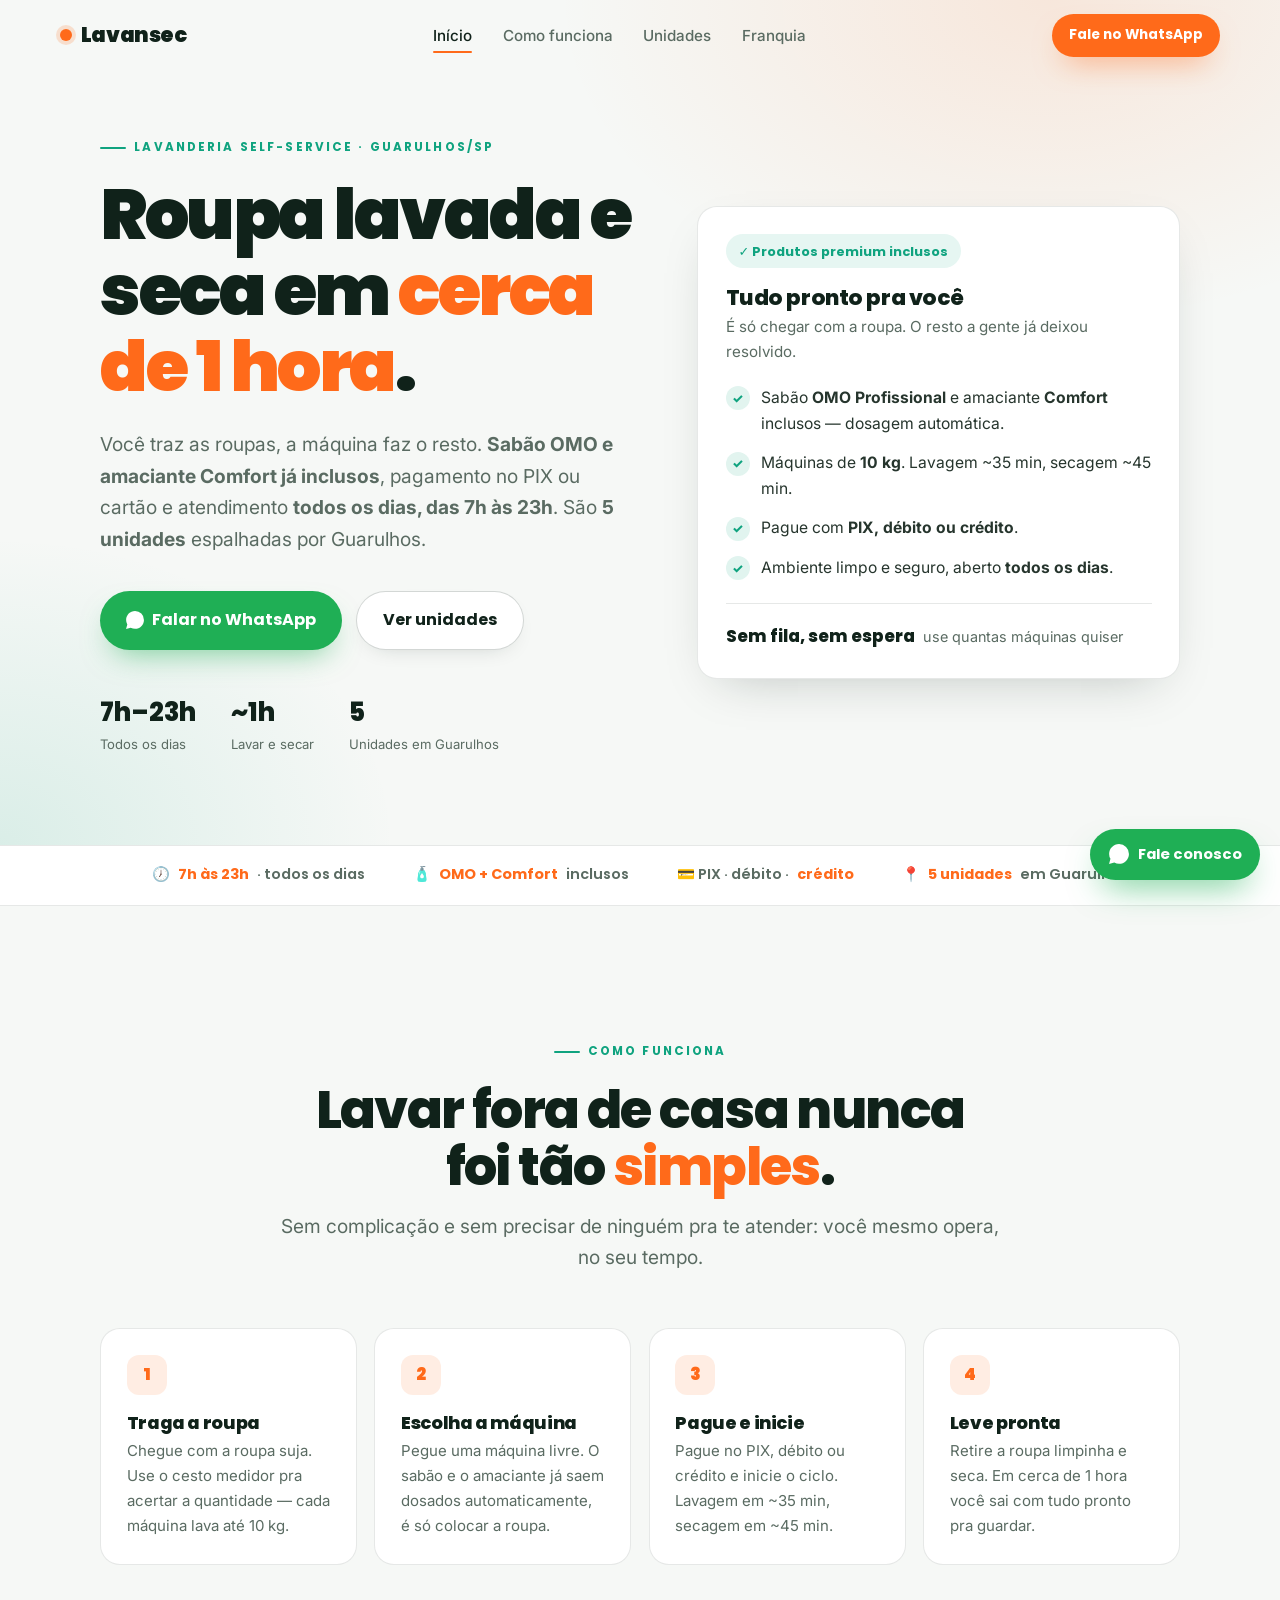
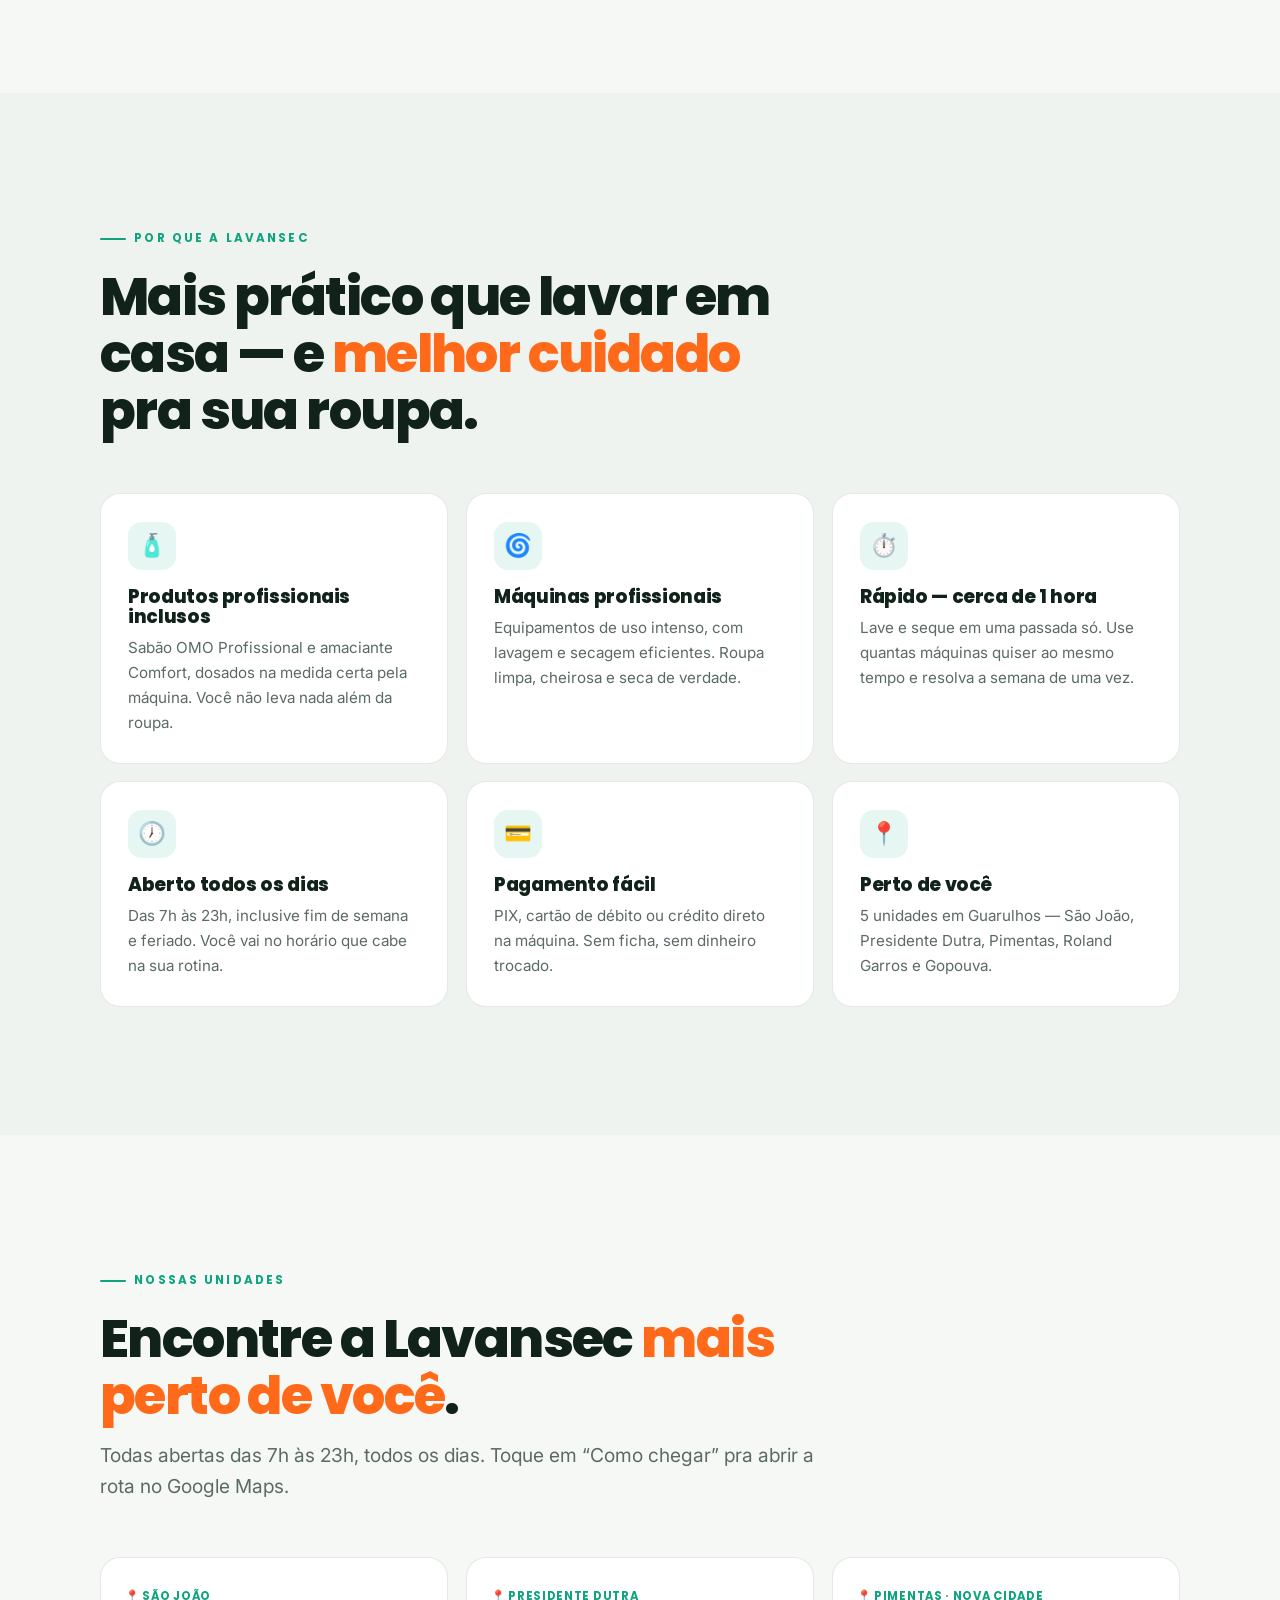
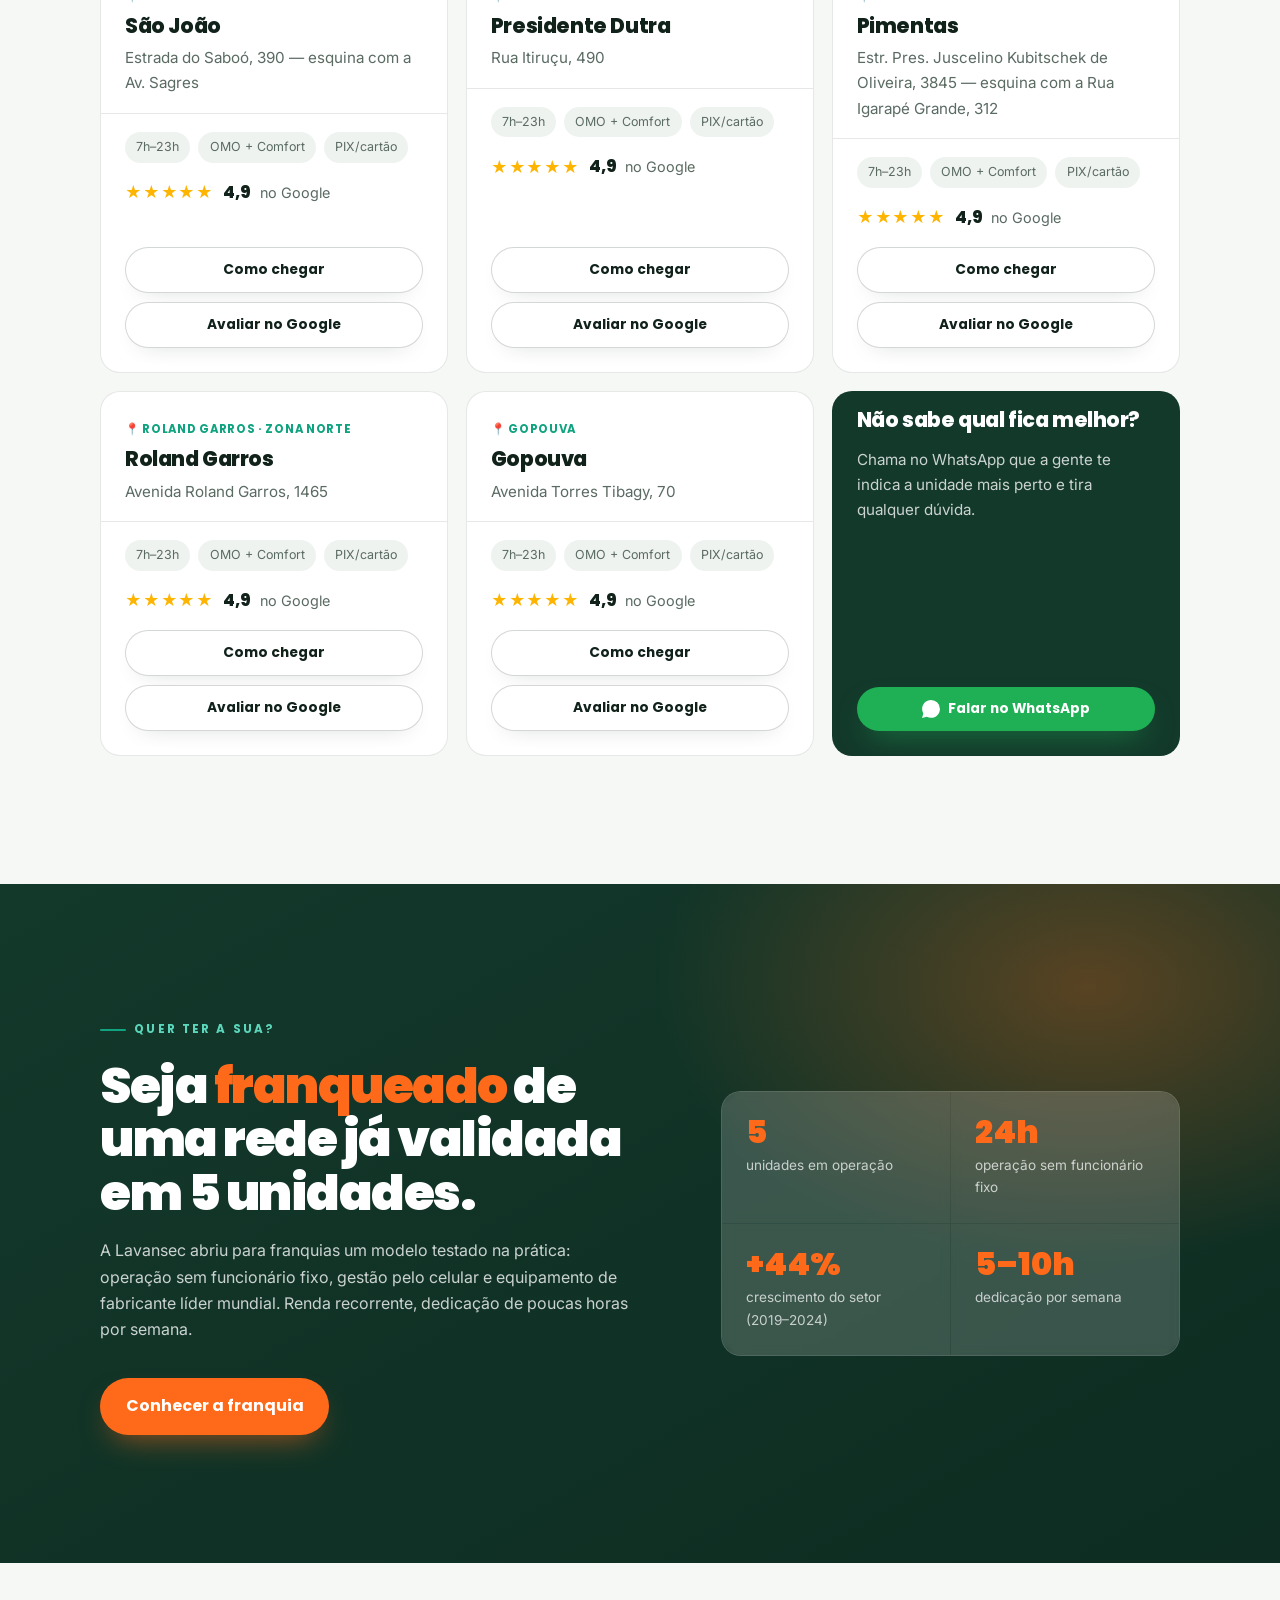
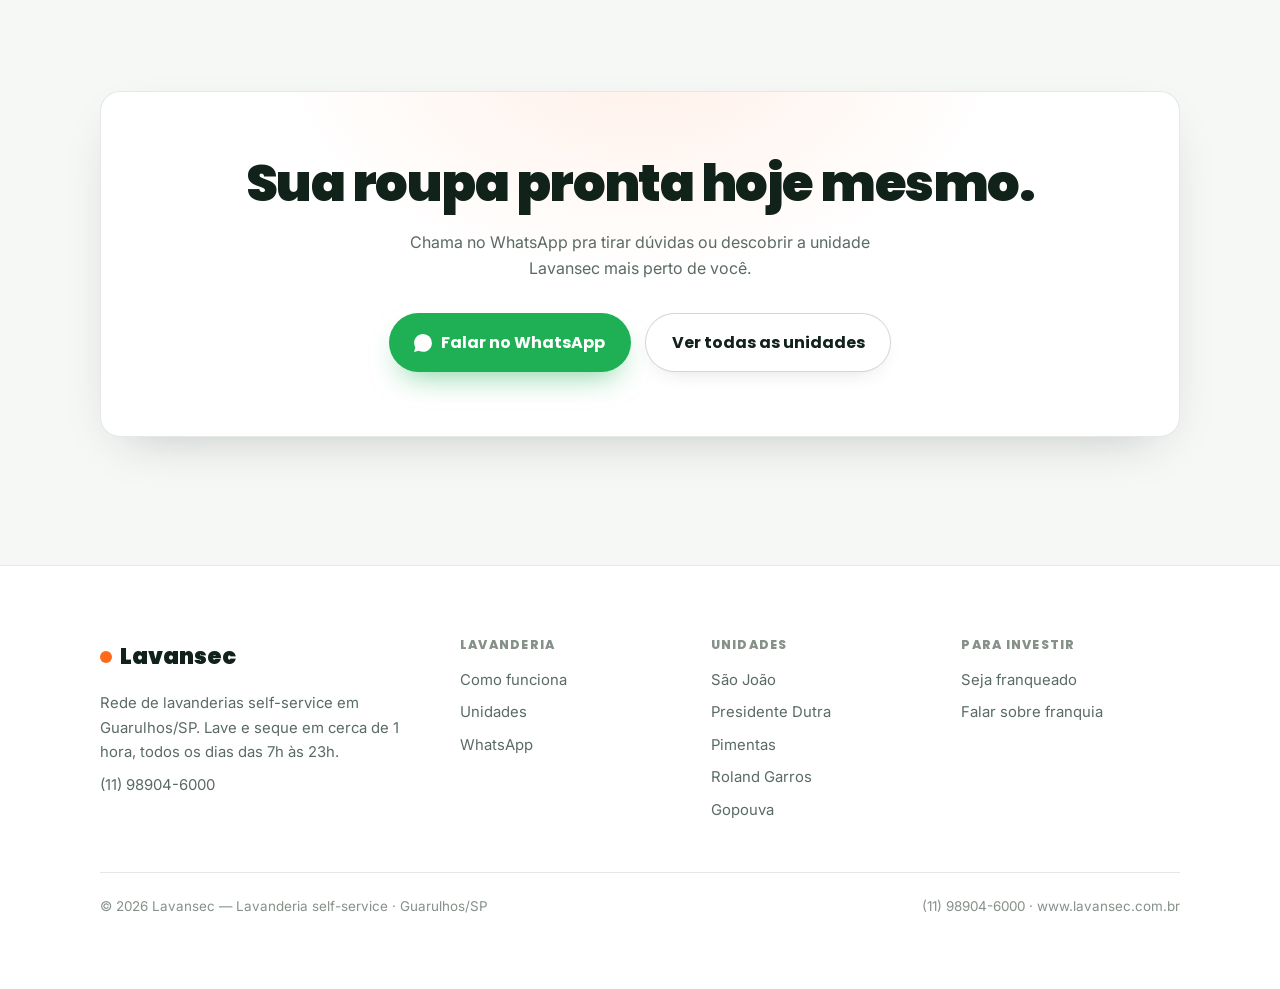
==== commit eba91aec: "feat(site): exibe nota 4,9 no Google por unidade (sem contagem) Co-Authored-By: Claude Opus 4.8 <nor" ====
--- a/index.html
+++ b/index.html
@@ -132,8 +132,7 @@
         </div>
         <div class="body">
           <div class="meta"><span class="chip">7h–23h</span><span class="chip">OMO + Comfort</span><span class="chip">PIX/cartão</span></div>
-          <!-- NOTA GOOGLE: ao receber, descomente e preencha →
-          <div class="gscore"><span class="stars">★★★★★</span> <b>4,8</b> · 120 avaliações no Google</div> -->
+          <div class="gscore"><span class="stars">★★★★★</span> <b>4,9</b> <span>no Google</span></div>
           <div class="actions">
             <a class="btn btn--ghost btn--sm" href="https://www.google.com/maps/place/?q=place_id:ChIJm93vT6SLzpQRIQmX69o9WSQ" target="_blank" rel="noopener">Como chegar</a>
             <a class="btn btn--ghost btn--sm" href="https://g.page/r/CSEJl-vaPVkkEBM/review" target="_blank" rel="noopener">Avaliar no Google</a>
@@ -150,8 +149,7 @@
         </div>
         <div class="body">
           <div class="meta"><span class="chip">7h–23h</span><span class="chip">OMO + Comfort</span><span class="chip">PIX/cartão</span></div>
-          <!-- NOTA GOOGLE: ao receber, descomente e preencha →
-          <div class="gscore"><span class="stars">★★★★★</span> <b>4,8</b> · 120 avaliações no Google</div> -->
+          <div class="gscore"><span class="stars">★★★★★</span> <b>4,9</b> <span>no Google</span></div>
           <div class="actions">
             <a class="btn btn--ghost btn--sm" href="https://www.google.com/maps/place/?q=place_id:ChIJ0XcrkTiJzpQRtDjhdVVMVYg" target="_blank" rel="noopener">Como chegar</a>
             <a class="btn btn--ghost btn--sm" href="https://g.page/r/CbQ44XVVTFWIEBM/review" target="_blank" rel="noopener">Avaliar no Google</a>
@@ -168,8 +166,7 @@
         </div>
         <div class="body">
           <div class="meta"><span class="chip">7h–23h</span><span class="chip">OMO + Comfort</span><span class="chip">PIX/cartão</span></div>
-          <!-- NOTA GOOGLE: ao receber, descomente e preencha →
-          <div class="gscore"><span class="stars">★★★★★</span> <b>4,8</b> · 120 avaliações no Google</div> -->
+          <div class="gscore"><span class="stars">★★★★★</span> <b>4,9</b> <span>no Google</span></div>
           <div class="actions">
             <a class="btn btn--ghost btn--sm" href="https://www.google.com/maps/place/?q=place_id:ChIJqbnRLJZjzpQRy01ziQz2XnU" target="_blank" rel="noopener">Como chegar</a>
             <a class="btn btn--ghost btn--sm" href="https://g.page/r/CctNc4kM9l51EBM/review" target="_blank" rel="noopener">Avaliar no Google</a>
@@ -186,8 +183,7 @@
         </div>
         <div class="body">
           <div class="meta"><span class="chip">7h–23h</span><span class="chip">OMO + Comfort</span><span class="chip">PIX/cartão</span></div>
-          <!-- NOTA GOOGLE: ao receber, descomente e preencha →
-          <div class="gscore"><span class="stars">★★★★★</span> <b>4,8</b> · 120 avaliações no Google</div> -->
+          <div class="gscore"><span class="stars">★★★★★</span> <b>4,9</b> <span>no Google</span></div>
           <div class="actions">
             <a class="btn btn--ghost btn--sm" href="https://www.google.com/maps/place/?q=place_id:ChIJtYqA4hj1zpQRws8exQYKtPE" target="_blank" rel="noopener">Como chegar</a>
             <a class="btn btn--ghost btn--sm" href="https://g.page/r/CcLPHsUGCrTxEBM/review" target="_blank" rel="noopener">Avaliar no Google</a>
@@ -204,8 +200,7 @@
         </div>
         <div class="body">
           <div class="meta"><span class="chip">7h–23h</span><span class="chip">OMO + Comfort</span><span class="chip">PIX/cartão</span></div>
-          <!-- NOTA GOOGLE: ao receber, descomente e preencha →
-          <div class="gscore"><span class="stars">★★★★★</span> <b>4,8</b> · 120 avaliações no Google</div> -->
+          <div class="gscore"><span class="stars">★★★★★</span> <b>4,9</b> <span>no Google</span></div>
           <div class="actions">
             <a class="btn btn--ghost btn--sm" href="https://www.google.com/maps/place/?q=place_id:ChIJsZ1k2G71zpQRwo4v1AKb63M" target="_blank" rel="noopener">Como chegar</a>
             <a class="btn btn--ghost btn--sm" href="https://g.page/r/CcKOL9QCm-tzEBM/review" target="_blank" rel="noopener">Avaliar no Google</a>
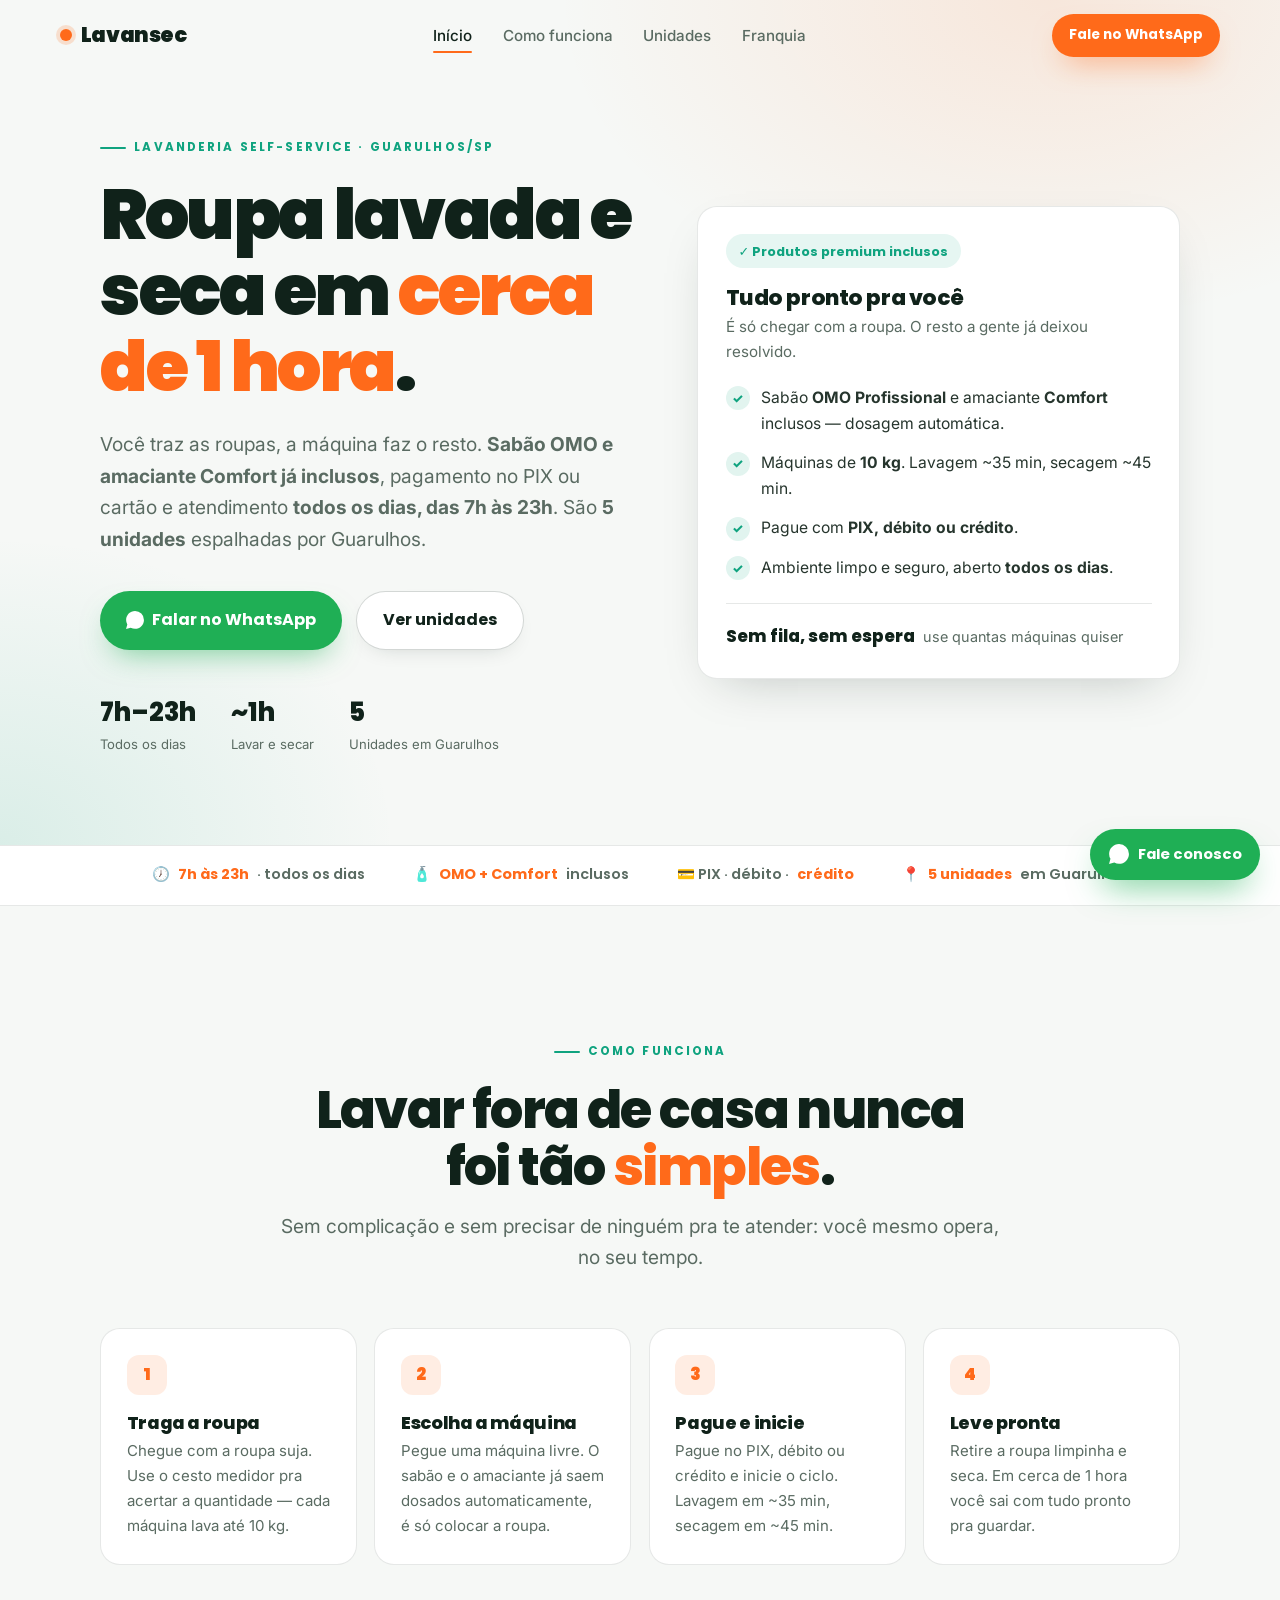
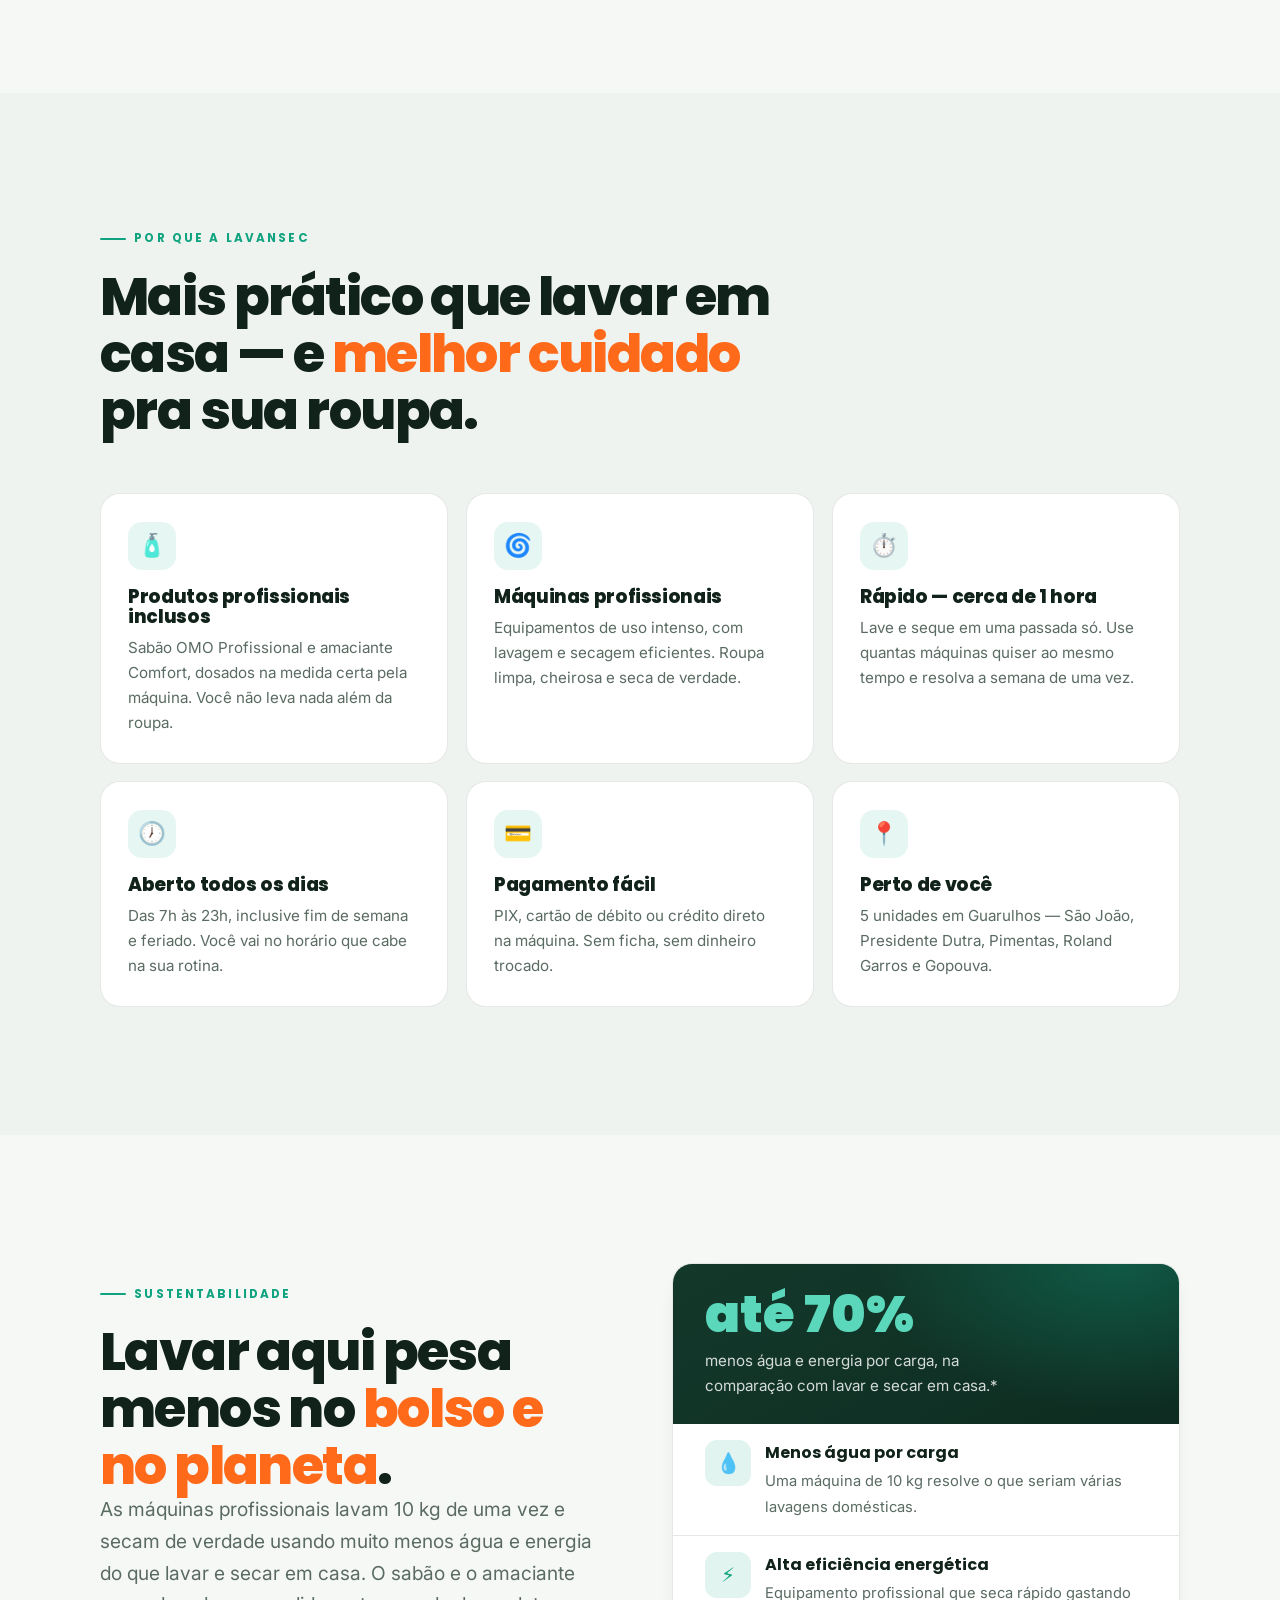
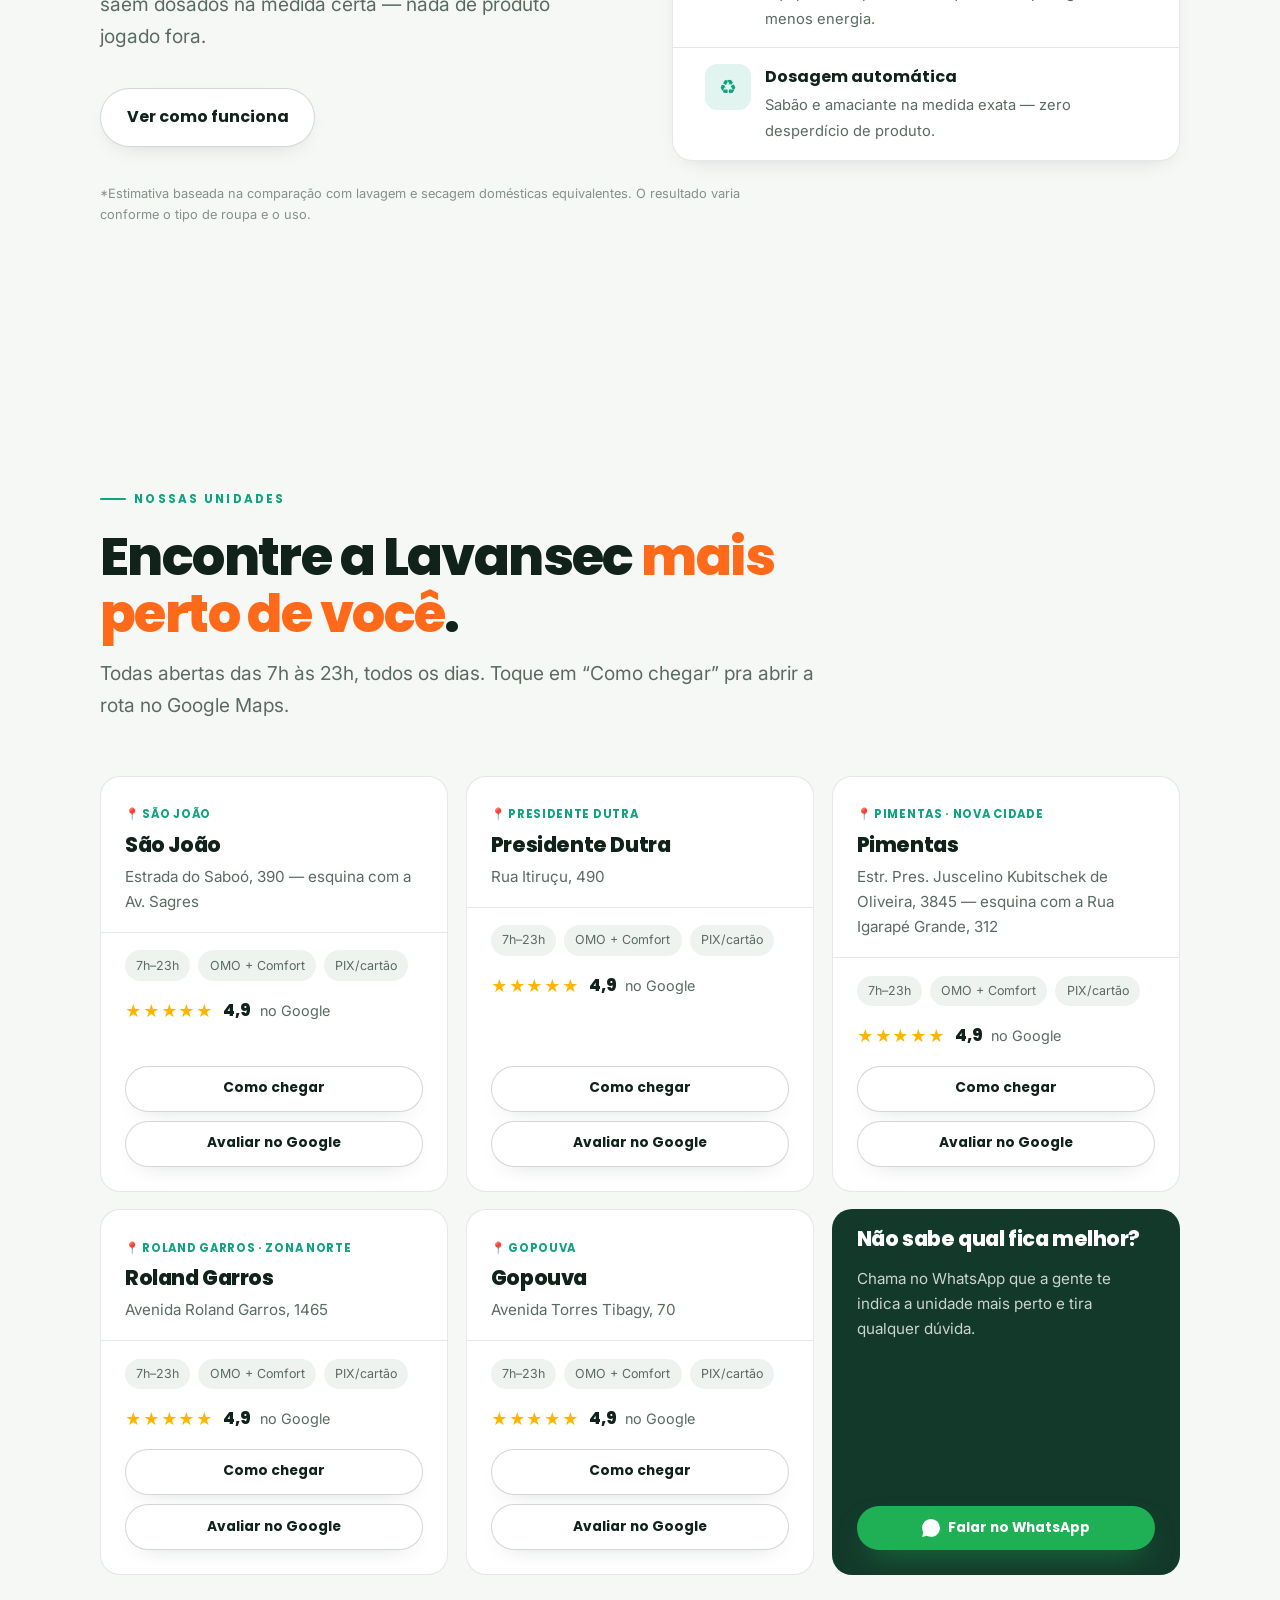
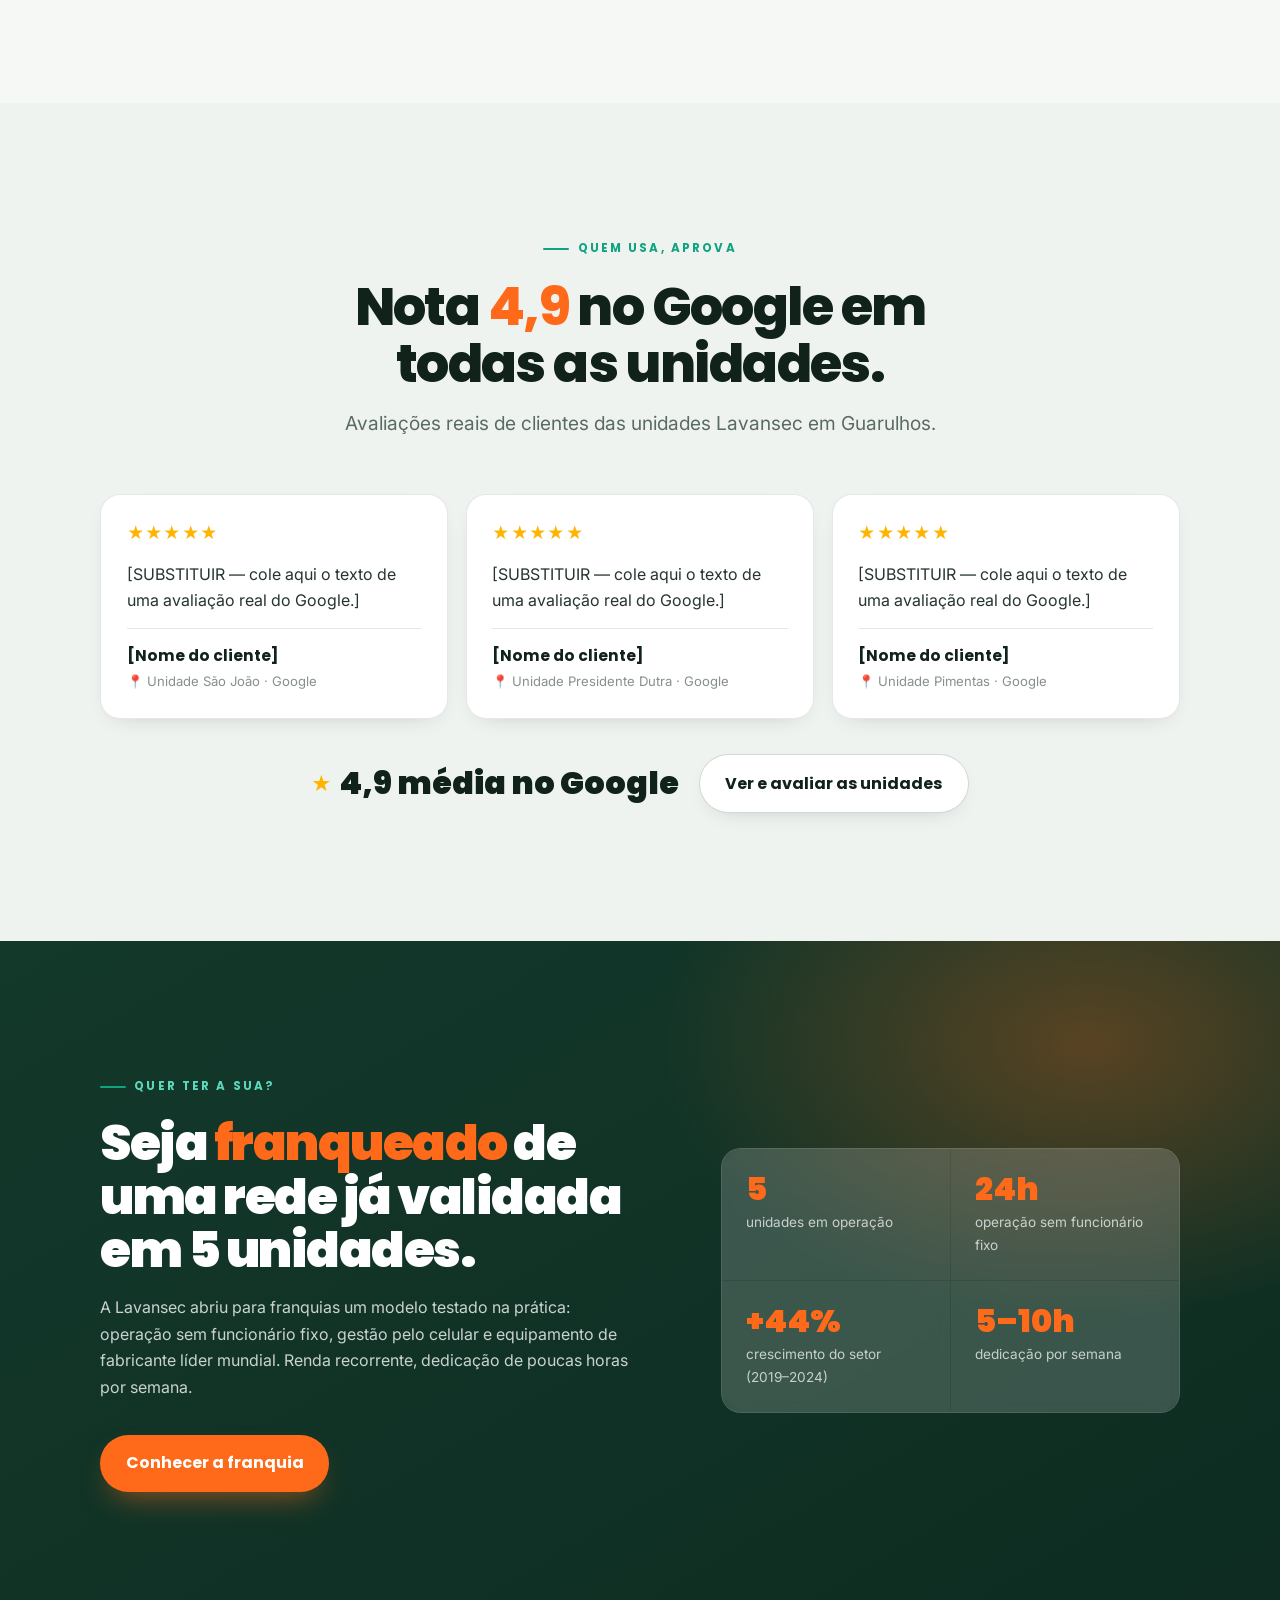
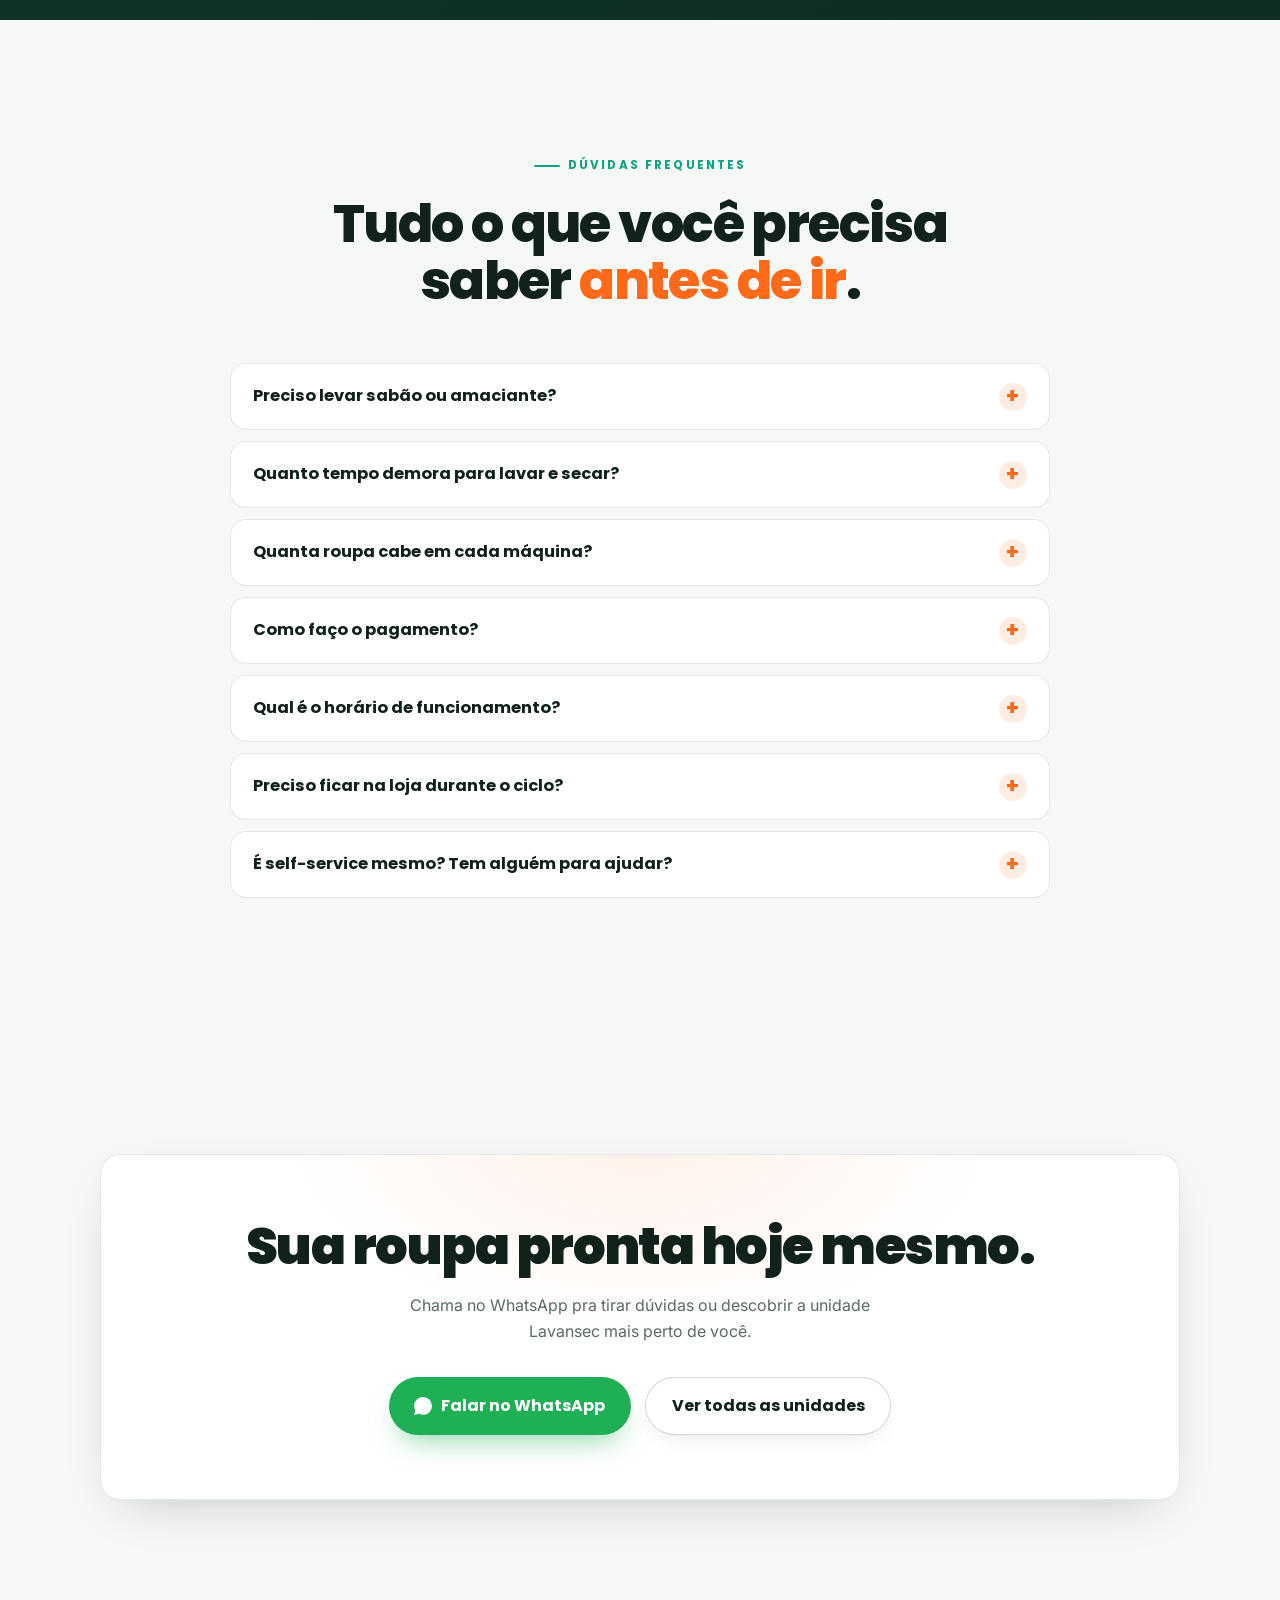
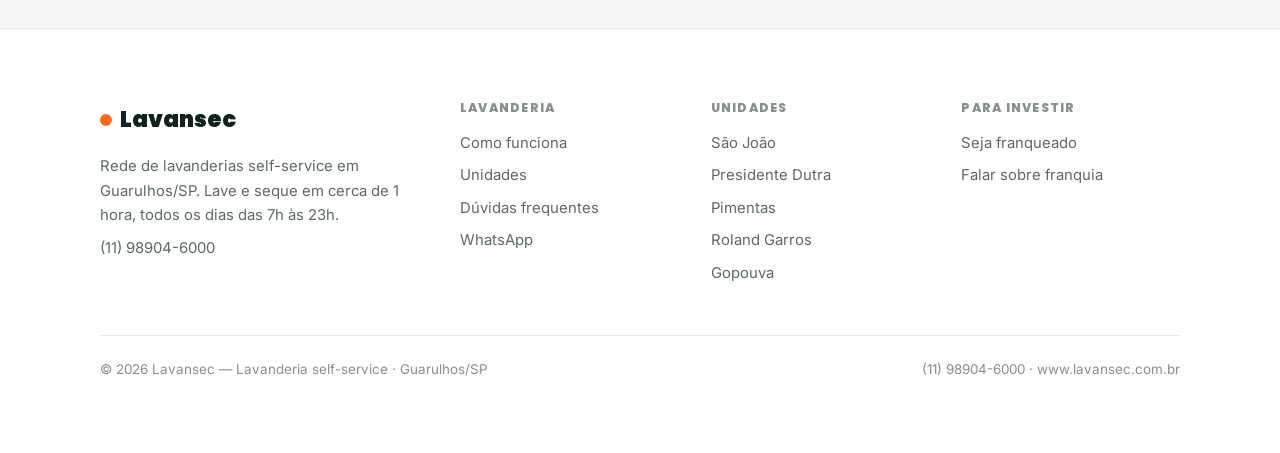
==== commit 12c08a33: "feat(site): adiciona blocos de sustentabilidade, depoimentos e FAQ - Sustentabilidade: painel "até 7" ====
--- a/index.html
+++ b/index.html
@@ -12,6 +12,21 @@
 <link rel="preconnect" href="https://fonts.googleapis.com">
 <link rel="preconnect" href="https://fonts.gstatic.com" crossorigin>
 <link rel="stylesheet" href="assets/css/site.css">
+<script type="application/ld+json">
+{
+  "@context": "https://schema.org",
+  "@type": "FAQPage",
+  "mainEntity": [
+    {"@type":"Question","name":"Preciso levar sabão ou amaciante?","acceptedAnswer":{"@type":"Answer","text":"Não. Sabão OMO Profissional e amaciante Comfort já estão inclusos e são dosados automaticamente pela máquina. Você só precisa chegar com a roupa."}},
+    {"@type":"Question","name":"Quanto tempo demora para lavar e secar?","acceptedAnswer":{"@type":"Answer","text":"A lavagem leva cerca de 35 minutos e a secagem cerca de 45 minutos. No total, em aproximadamente 1 hora você sai com a roupa limpa e seca."}},
+    {"@type":"Question","name":"Quanta roupa cabe em cada máquina?","acceptedAnswer":{"@type":"Answer","text":"Cada máquina lava até 10 kg de roupa. Use o cesto medidor da loja para acertar a quantidade antes de colocar na máquina."}},
+    {"@type":"Question","name":"Como faço o pagamento?","acceptedAnswer":{"@type":"Answer","text":"Direto na máquina, por PIX, cartão de débito ou crédito. Sem ficha e sem dinheiro trocado."}},
+    {"@type":"Question","name":"Qual é o horário de funcionamento?","acceptedAnswer":{"@type":"Answer","text":"Todas as unidades abrem das 7h às 23h, todos os dias, incluindo fins de semana e feriados."}},
+    {"@type":"Question","name":"Preciso ficar na loja durante o ciclo?","acceptedAnswer":{"@type":"Answer","text":"Você pode aguardar na loja ou voltar na hora de retirar. O ciclo completo é de cerca de 1 hora."}},
+    {"@type":"Question","name":"É self-service mesmo? Tem alguém para ajudar?","acceptedAnswer":{"@type":"Answer","text":"Sim, você mesmo opera, é simples e rápido. Para dúvidas, basta chamar no WhatsApp."}}
+  ]
+}
+</script>
 </head>
 <body>
 
@@ -113,6 +128,32 @@
   </div>
 </section>
 
+<!-- ================= SUSTENTABILIDADE ================= -->
+<section class="pad eco">
+  <div class="wrap">
+    <div class="split">
+      <div class="reveal">
+        <span class="eyebrow">Sustentabilidade</span>
+        <h2 class="title">Lavar aqui pesa menos no <em>bolso e no planeta</em>.</h2>
+        <p class="lead">As máquinas profissionais lavam 10 kg de uma vez e secam de verdade usando muito menos água e energia do que lavar e secar em casa. O sabão e o amaciante saem dosados na medida certa — nada de produto jogado fora.</p>
+        <div class="hero-cta">
+          <a class="btn btn--ghost" href="#como-funciona">Ver como funciona</a>
+        </div>
+      </div>
+      <div class="panel reveal d1">
+        <div class="ecohero">
+          <b>até 70%</b>
+          <span>menos água e energia por carga, na comparação com lavar e secar em casa.*</span>
+        </div>
+        <div class="row"><div class="k">💧</div><div><b>Menos água por carga</b><span>Uma máquina de 10 kg resolve o que seriam várias lavagens domésticas.</span></div></div>
+        <div class="row"><div class="k">⚡</div><div><b>Alta eficiência energética</b><span>Equipamento profissional que seca rápido gastando menos energia.</span></div></div>
+        <div class="row"><div class="k">♻️</div><div><b>Dosagem automática</b><span>Sabão e amaciante na medida exata — zero desperdício de produto.</span></div></div>
+      </div>
+    </div>
+    <p class="ecofoot">*Estimativa baseada na comparação com lavagem e secagem domésticas equivalentes. O resultado varia conforme o tipo de roupa e o uso.</p>
+  </div>
+</section>
+
 <!-- ================= UNIDADES ================= -->
 <section class="pad" id="unidades">
   <div class="wrap">
@@ -222,6 +263,44 @@
         </div>
       </article>
 
+    </div>
+  </div>
+</section>
+
+<!-- ================= DEPOIMENTOS ================= -->
+<!--
+  ATENÇÃO THIAGO: os textos abaixo são PLACEHOLDERS marcados com [SUBSTITUIR].
+  O Google bloqueia a extração automática das avaliações, então cole aqui
+  3 ou 4 avaliações reais (nome do cliente + frase) tiradas do painel das
+  unidades no Google. Mantenha as ★★★★★ e troque [Nome] e a unidade.
+-->
+<section class="pad reviews" style="background:var(--surface-2)">
+  <div class="wrap">
+    <div class="shead center reveal">
+      <span class="eyebrow">Quem usa, aprova</span>
+      <h2 class="title">Nota <em>4,9</em> no Google em todas as unidades.</h2>
+      <p class="lead" style="margin-inline:auto">Avaliações reais de clientes das unidades Lavansec em Guarulhos.</p>
+    </div>
+    <div class="rev-grid">
+      <figure class="rev reveal">
+        <div class="stars" aria-label="5 de 5 estrelas">★★★★★</div>
+        <blockquote>[SUBSTITUIR — cole aqui o texto de uma avaliação real do Google.]</blockquote>
+        <figcaption><b>[Nome do cliente]</b><span>📍 Unidade São João · Google</span></figcaption>
+      </figure>
+      <figure class="rev reveal d1">
+        <div class="stars" aria-label="5 de 5 estrelas">★★★★★</div>
+        <blockquote>[SUBSTITUIR — cole aqui o texto de uma avaliação real do Google.]</blockquote>
+        <figcaption><b>[Nome do cliente]</b><span>📍 Unidade Presidente Dutra · Google</span></figcaption>
+      </figure>
+      <figure class="rev reveal d2">
+        <div class="stars" aria-label="5 de 5 estrelas">★★★★★</div>
+        <blockquote>[SUBSTITUIR — cole aqui o texto de uma avaliação real do Google.]</blockquote>
+        <figcaption><b>[Nome do cliente]</b><span>📍 Unidade Pimentas · Google</span></figcaption>
+      </figure>
+    </div>
+    <div class="rev-cta reveal">
+      <span class="gbig"><em>★</em> 4,9 média no Google</span>
+      <a class="btn btn--ghost" href="unidades.html">Ver e avaliar as unidades</a>
     </div>
   </div>
 </section>
@@ -244,6 +323,46 @@
         <div><b>+44%</b><span>crescimento do setor (2019–2024)</span></div>
         <div><b>5–10h</b><span>dedicação por semana</span></div>
       </div>
+    </div>
+  </div>
+</section>
+
+<!-- ================= FAQ ================= -->
+<section class="pad faq" id="faq">
+  <div class="wrap">
+    <div class="shead center reveal">
+      <span class="eyebrow">Dúvidas frequentes</span>
+      <h2 class="title">Tudo o que você precisa saber <em>antes de ir</em>.</h2>
+    </div>
+    <div class="faqlist">
+      <details class="reveal">
+        <summary>Preciso levar sabão ou amaciante?</summary>
+        <div class="ans"><p>Não. Sabão <strong>OMO Profissional</strong> e amaciante <strong>Comfort</strong> já estão inclusos e são dosados automaticamente pela máquina, na medida certa. Você só precisa chegar com a roupa.</p></div>
+      </details>
+      <details class="reveal">
+        <summary>Quanto tempo demora para lavar e secar?</summary>
+        <div class="ans"><p>A lavagem leva cerca de <strong>35 minutos</strong> e a secagem cerca de <strong>45 minutos</strong>. No total, em aproximadamente <strong>1 hora</strong> você sai com a roupa limpa e seca, pronta para guardar.</p></div>
+      </details>
+      <details class="reveal">
+        <summary>Quanta roupa cabe em cada máquina?</summary>
+        <div class="ans"><p>Cada máquina lava até <strong>10 kg</strong> de roupa — o equivalente a uma boa carga da semana. Use o cesto medidor da loja para acertar a quantidade antes de colocar na máquina.</p></div>
+      </details>
+      <details class="reveal">
+        <summary>Como faço o pagamento?</summary>
+        <div class="ans"><p>Direto na máquina, por <strong>PIX, cartão de débito ou crédito</strong>. Sem ficha, sem dinheiro trocado e sem precisar de ninguém para te atender.</p></div>
+      </details>
+      <details class="reveal">
+        <summary>Qual é o horário de funcionamento?</summary>
+        <div class="ans"><p>Todas as unidades abrem das <strong>7h às 23h, todos os dias</strong> — incluindo fins de semana e feriados. É só ir no horário que couber na sua rotina.</p></div>
+      </details>
+      <details class="reveal">
+        <summary>Preciso ficar na loja durante o ciclo?</summary>
+        <div class="ans"><p>Você pode aguardar na loja, que é um ambiente limpo e tranquilo, ou resolver outras coisas e voltar na hora de retirar. Como o ciclo completo é de cerca de 1 hora, dá para encaixar fácil no dia.</p></div>
+      </details>
+      <details class="reveal">
+        <summary>É self-service mesmo? Tem alguém para ajudar?</summary>
+        <div class="ans"><p>Sim, você mesmo opera — é simples e rápido. Se tiver qualquer dúvida, é só chamar a gente no <strong>WhatsApp</strong> que ajudamos na hora.</p></div>
+      </details>
     </div>
   </div>
 </section>
@@ -274,7 +393,7 @@
         <p style="margin-top:1rem">Rede de lavanderias self-service em Guarulhos/SP. Lave e seque em cerca de 1 hora, todos os dias das 7h às 23h.</p>
         <p><a href="https://wa.me/5511989046000" target="_blank" rel="noopener">(11) 98904-6000</a></p>
       </div>
-      <div><h4>Lavanderia</h4><a href="index.html#como-funciona">Como funciona</a><a href="unidades.html">Unidades</a><a href="https://wa.me/5511989046000" target="_blank" rel="noopener">WhatsApp</a></div>
+      <div><h4>Lavanderia</h4><a href="index.html#como-funciona">Como funciona</a><a href="unidades.html">Unidades</a><a href="index.html#faq">Dúvidas frequentes</a><a href="https://wa.me/5511989046000" target="_blank" rel="noopener">WhatsApp</a></div>
       <div><h4>Unidades</h4><a href="unidades.html">São João</a><a href="unidades.html">Presidente Dutra</a><a href="unidades.html">Pimentas</a><a href="unidades.html">Roland Garros</a><a href="unidades.html">Gopouva</a></div>
       <div><h4>Para investir</h4><a href="franquia.html">Seja franqueado</a><a href="https://wa.me/5511989046000?text=Quero%20saber%20sobre%20a%20franquia%20Lavansec" target="_blank" rel="noopener">Falar sobre franquia</a></div>
     </div>
--- a/assets/css/site.css
+++ b/assets/css/site.css
@@ -282,6 +282,40 @@
 .reveal.in{opacity:1;transform:none}
 .reveal.d1{transition-delay:.07s}.reveal.d2{transition-delay:.14s}.reveal.d3{transition-delay:.21s}.reveal.d4{transition-delay:.28s}
 
+/* ---------- Sustentabilidade ---------- */
+.eco .panel{padding:0;overflow:hidden}
+.eco .ecohero{padding:1.6rem clamp(1.4rem,3vw,2rem);background:linear-gradient(150deg,var(--forest),var(--forest-2));position:relative;overflow:hidden}
+.eco .ecohero::before{content:"";position:absolute;inset:0;background:radial-gradient(420px 240px at 88% 0%,rgba(15,163,127,.35),transparent 60%)}
+.eco .ecohero b{position:relative;font-family:var(--display);font-weight:900;font-size:clamp(2.4rem,5vw,3.2rem);line-height:1;color:var(--mint-soft,#5BD8BC);display:block}
+.eco .ecohero span{position:relative;display:block;margin-top:.5rem;color:rgba(255,255,255,.82);font-size:.95rem;max-width:34ch}
+.eco .panel .row{padding:1rem clamp(1.4rem,3vw,2rem)}
+.eco .panel .row .k{background:rgba(15,163,127,.12);color:var(--mint)}
+.ecofoot{margin-top:1.4rem;font-size:.8rem;color:var(--fg-mute);max-width:80ch}
+
+/* ---------- Depoimentos ---------- */
+.rev-grid{display:grid;grid-template-columns:repeat(3,1fr);gap:1.1rem}
+.rev{display:flex;flex-direction:column;gap:.9rem;background:var(--surface);border:1px solid var(--line);border-radius:var(--r);padding:1.6rem;box-shadow:var(--shadow-sm);transition:transform .4s var(--ease),box-shadow .4s}
+.rev:hover{transform:translateY(-5px);box-shadow:var(--shadow)}
+.rev .stars{color:#FFB400;letter-spacing:.08em;font-size:1.05rem}
+.rev blockquote{font-size:1rem;color:var(--fg);line-height:1.6;flex:1}
+.rev figcaption{display:flex;flex-direction:column;border-top:1px solid var(--line);padding-top:.9rem}
+.rev figcaption b{font-family:var(--display);font-weight:700;color:var(--ink);font-size:.96rem}
+.rev figcaption span{color:var(--fg-mute);font-size:.82rem;display:inline-flex;align-items:center;gap:.35rem;margin-top:.15rem}
+.rev-cta{display:flex;align-items:center;justify-content:center;gap:1.2rem;flex-wrap:wrap;margin-top:2.2rem;text-align:center}
+.rev-cta .gbig{font-family:var(--display);font-weight:900;font-size:2rem;color:var(--ink);display:inline-flex;align-items:center;gap:.5rem}
+.rev-cta .gbig em{font-style:normal;color:#FFB400;font-size:1.4rem}
+
+/* ---------- FAQ ---------- */
+.faqlist{max-width:820px;margin-inline:auto;display:grid;gap:.7rem}
+.faqlist details{background:var(--surface);border:1px solid var(--line);border-radius:16px;overflow:hidden;transition:border-color .3s,box-shadow .3s}
+.faqlist details[open]{border-color:var(--line-strong);box-shadow:var(--shadow-sm)}
+.faqlist summary{list-style:none;cursor:pointer;display:flex;align-items:center;justify-content:space-between;gap:1rem;padding:1.15rem 1.4rem;font-family:var(--display);font-weight:700;font-size:1.02rem;color:var(--ink)}
+.faqlist summary::-webkit-details-marker{display:none}
+.faqlist summary::after{content:"+";flex:none;width:28px;height:28px;border-radius:50%;background:rgba(255,106,26,.12);color:var(--orange);display:grid;place-content:center;font-size:1.3rem;font-weight:700;line-height:1;transition:transform .3s var(--ease)}
+.faqlist details[open] summary::after{content:"–";transform:rotate(180deg)}
+.faqlist .ans{padding:0 1.4rem 1.25rem;color:var(--fg-dim);font-size:.97rem;line-height:1.65}
+.faqlist .ans p+p{margin-top:.7rem}
+
 /* ---------- Responsivo ---------- */
 @media(max-width:1000px){
   .hero-grid,.split,.franchise .fr-grid{grid-template-columns:1fr}
@@ -290,6 +324,7 @@
   .urow .mapwrap,.urow .map{min-height:240px}
   .steps{grid-template-columns:repeat(2,1fr)}
   .units-grid{grid-template-columns:repeat(2,1fr)}
+  .rev-grid{grid-template-columns:repeat(2,1fr)}
   .fcols{grid-template-columns:1fr 1fr}
   .fhi{grid-template-columns:1fr}
 }
@@ -301,7 +336,7 @@
   .nav-links a::after{display:none}
   .burger{display:block}
   .nav-cta{display:none}
-  .steps,.cards.c3,.units-grid,.fcols,.franchise .frstats{grid-template-columns:1fr}
+  .steps,.cards.c3,.units-grid,.rev-grid,.fcols,.franchise .frstats{grid-template-columns:1fr}
   .hero h1{font-size:clamp(2.2rem,9vw,3rem)}
 }
 @media(prefers-reduced-motion:reduce){*{animation:none!important;transition:none!important}.reveal{opacity:1;transform:none}}
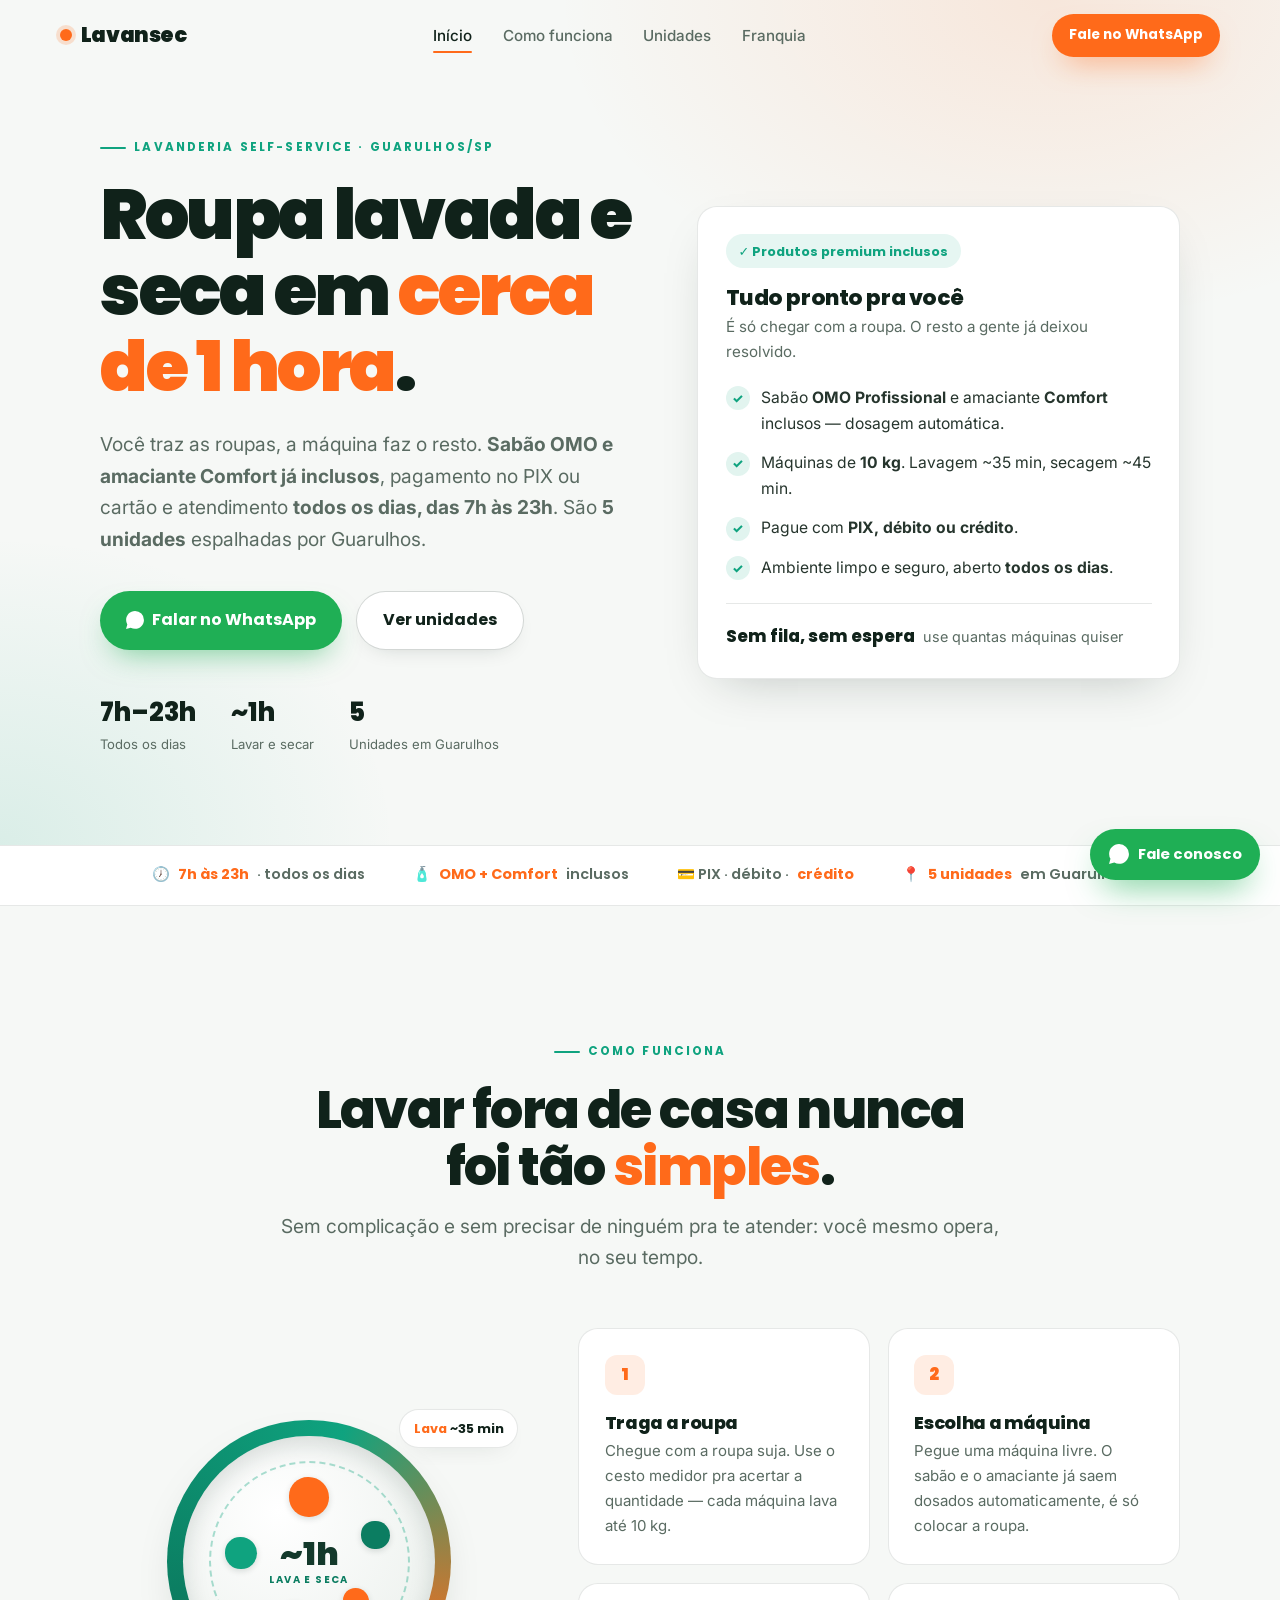
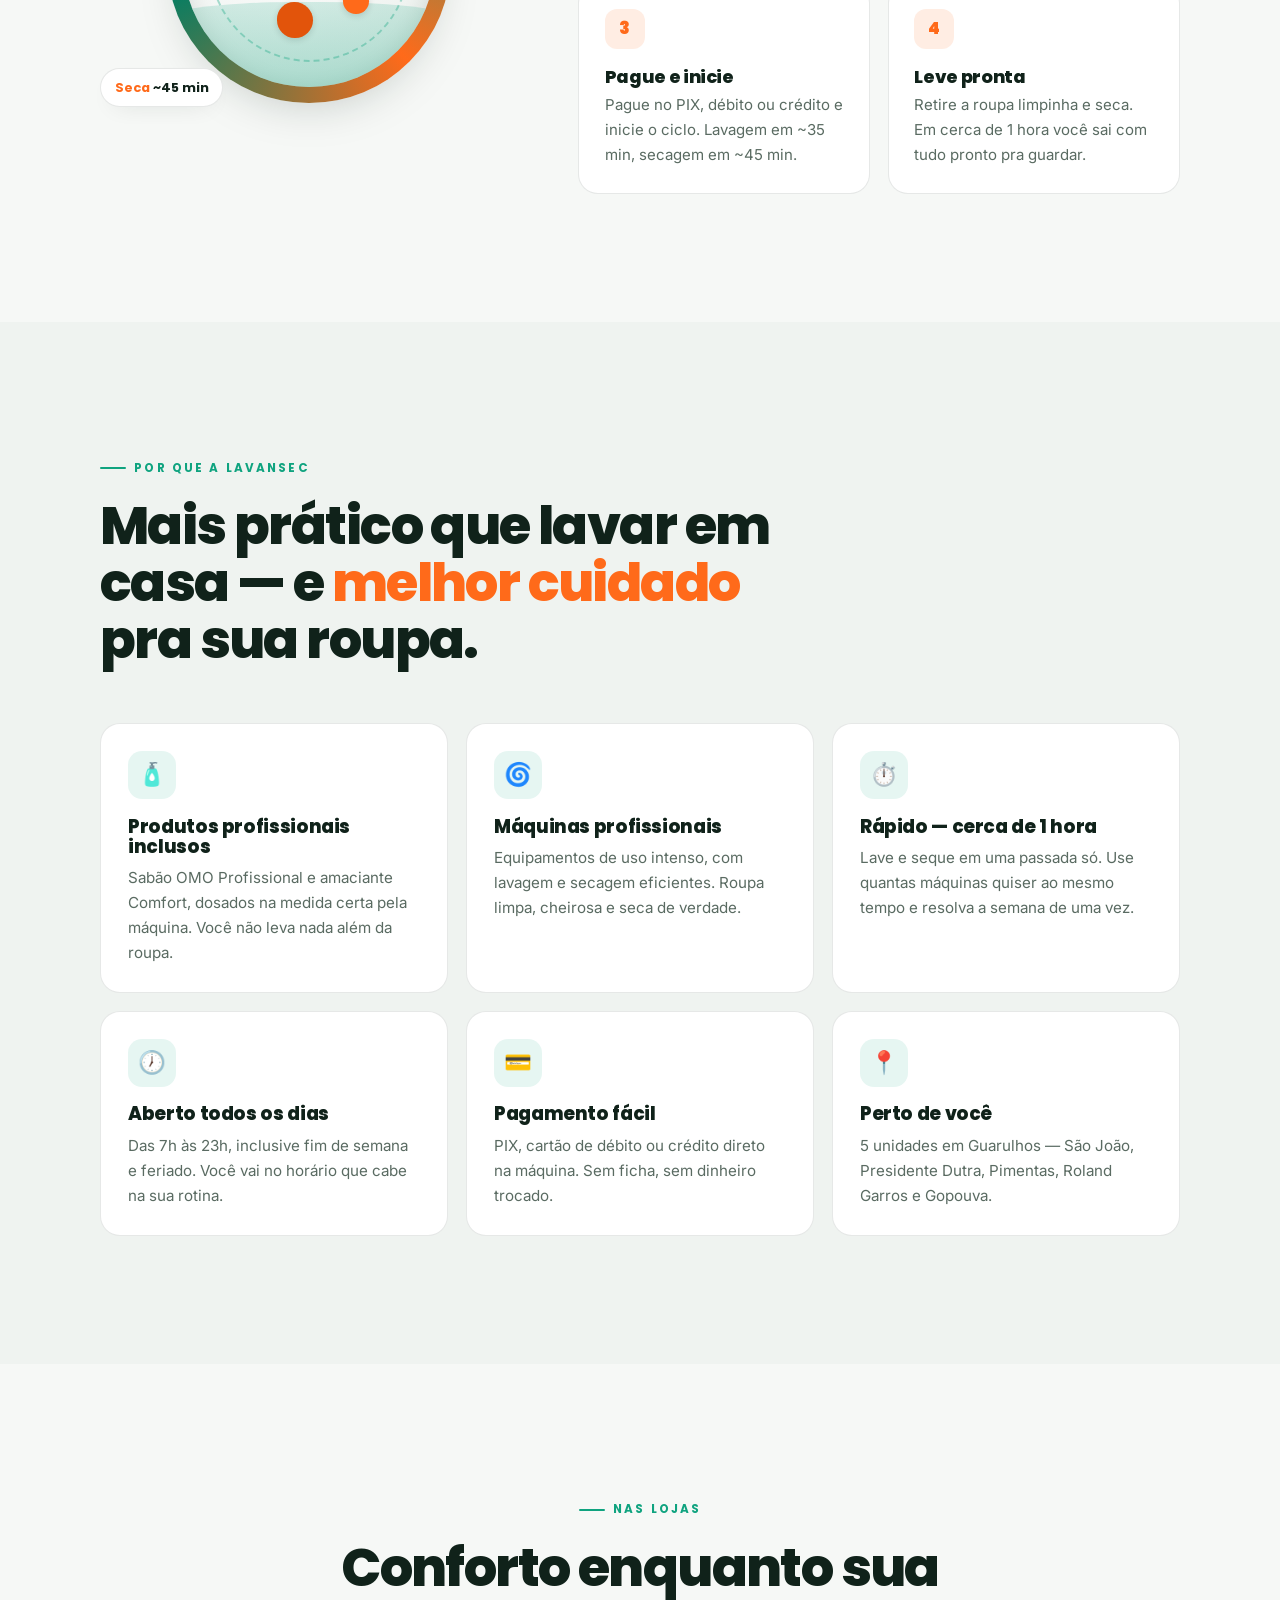
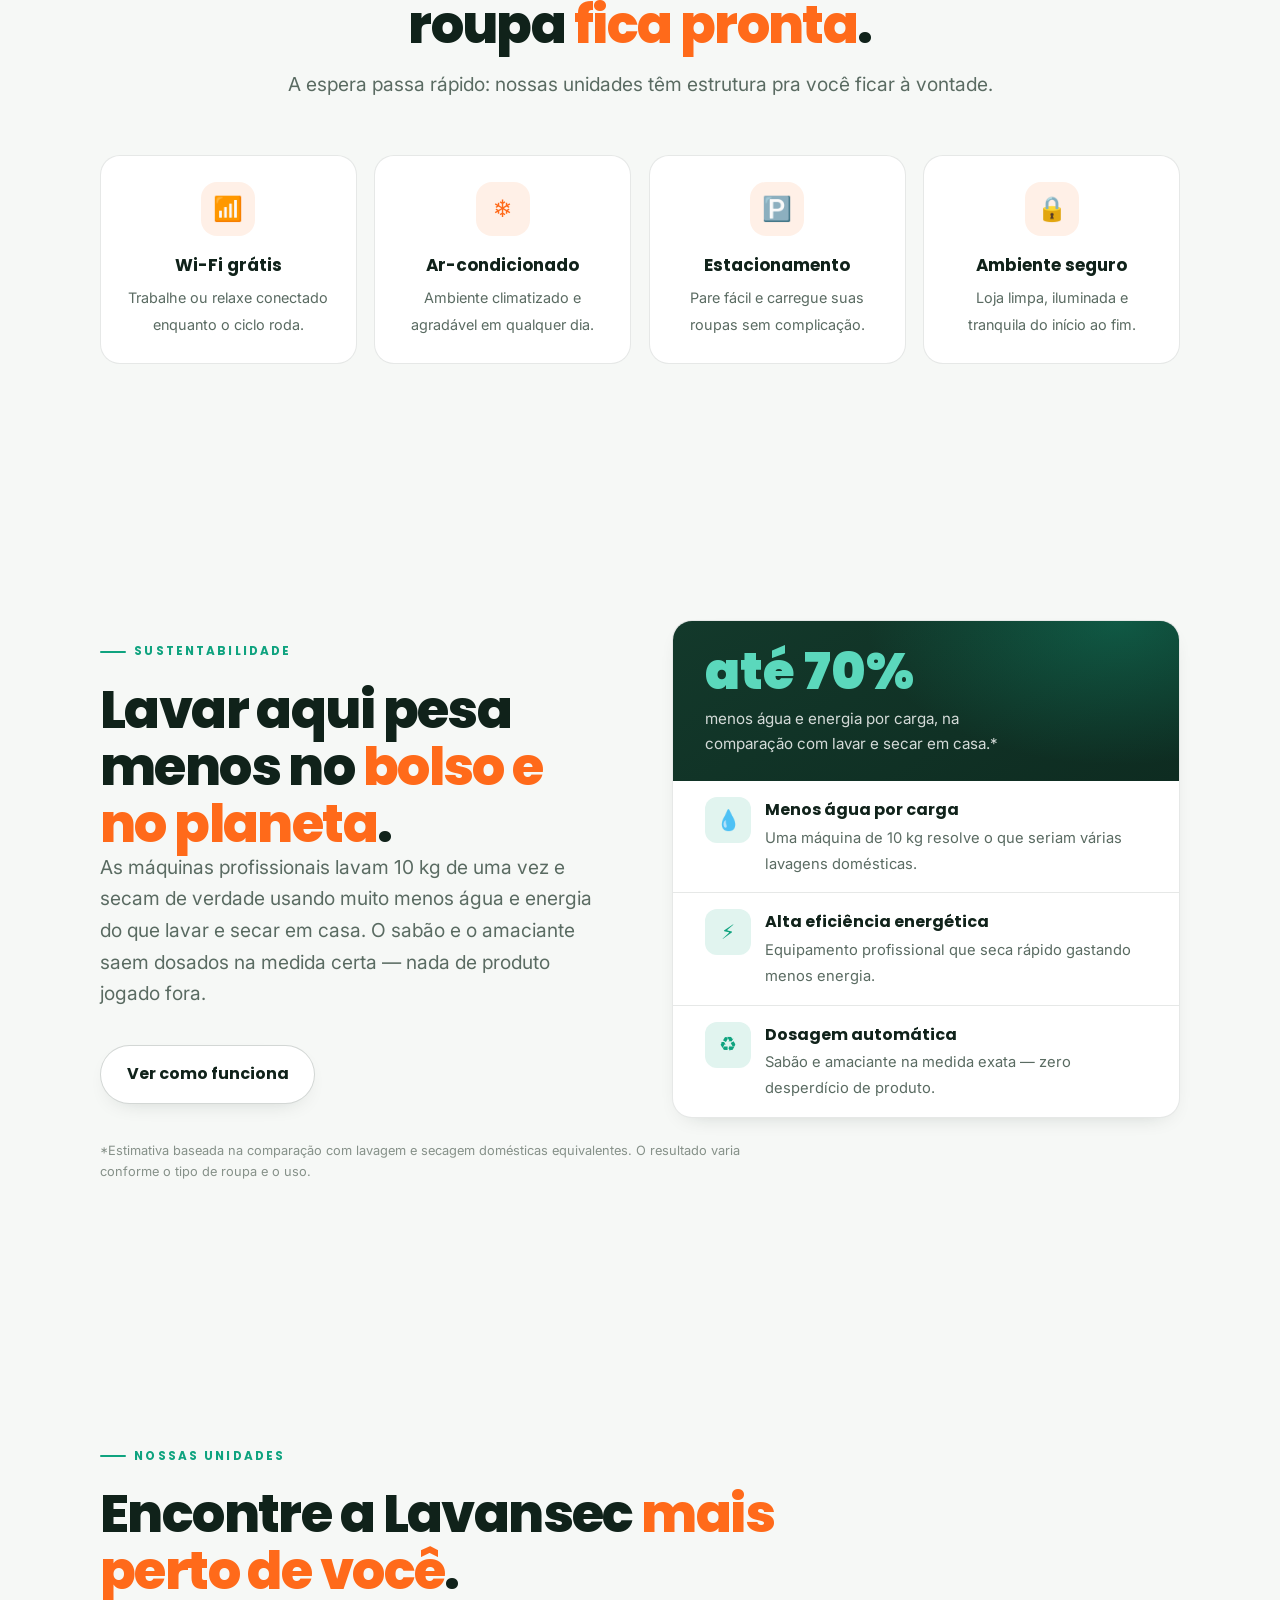
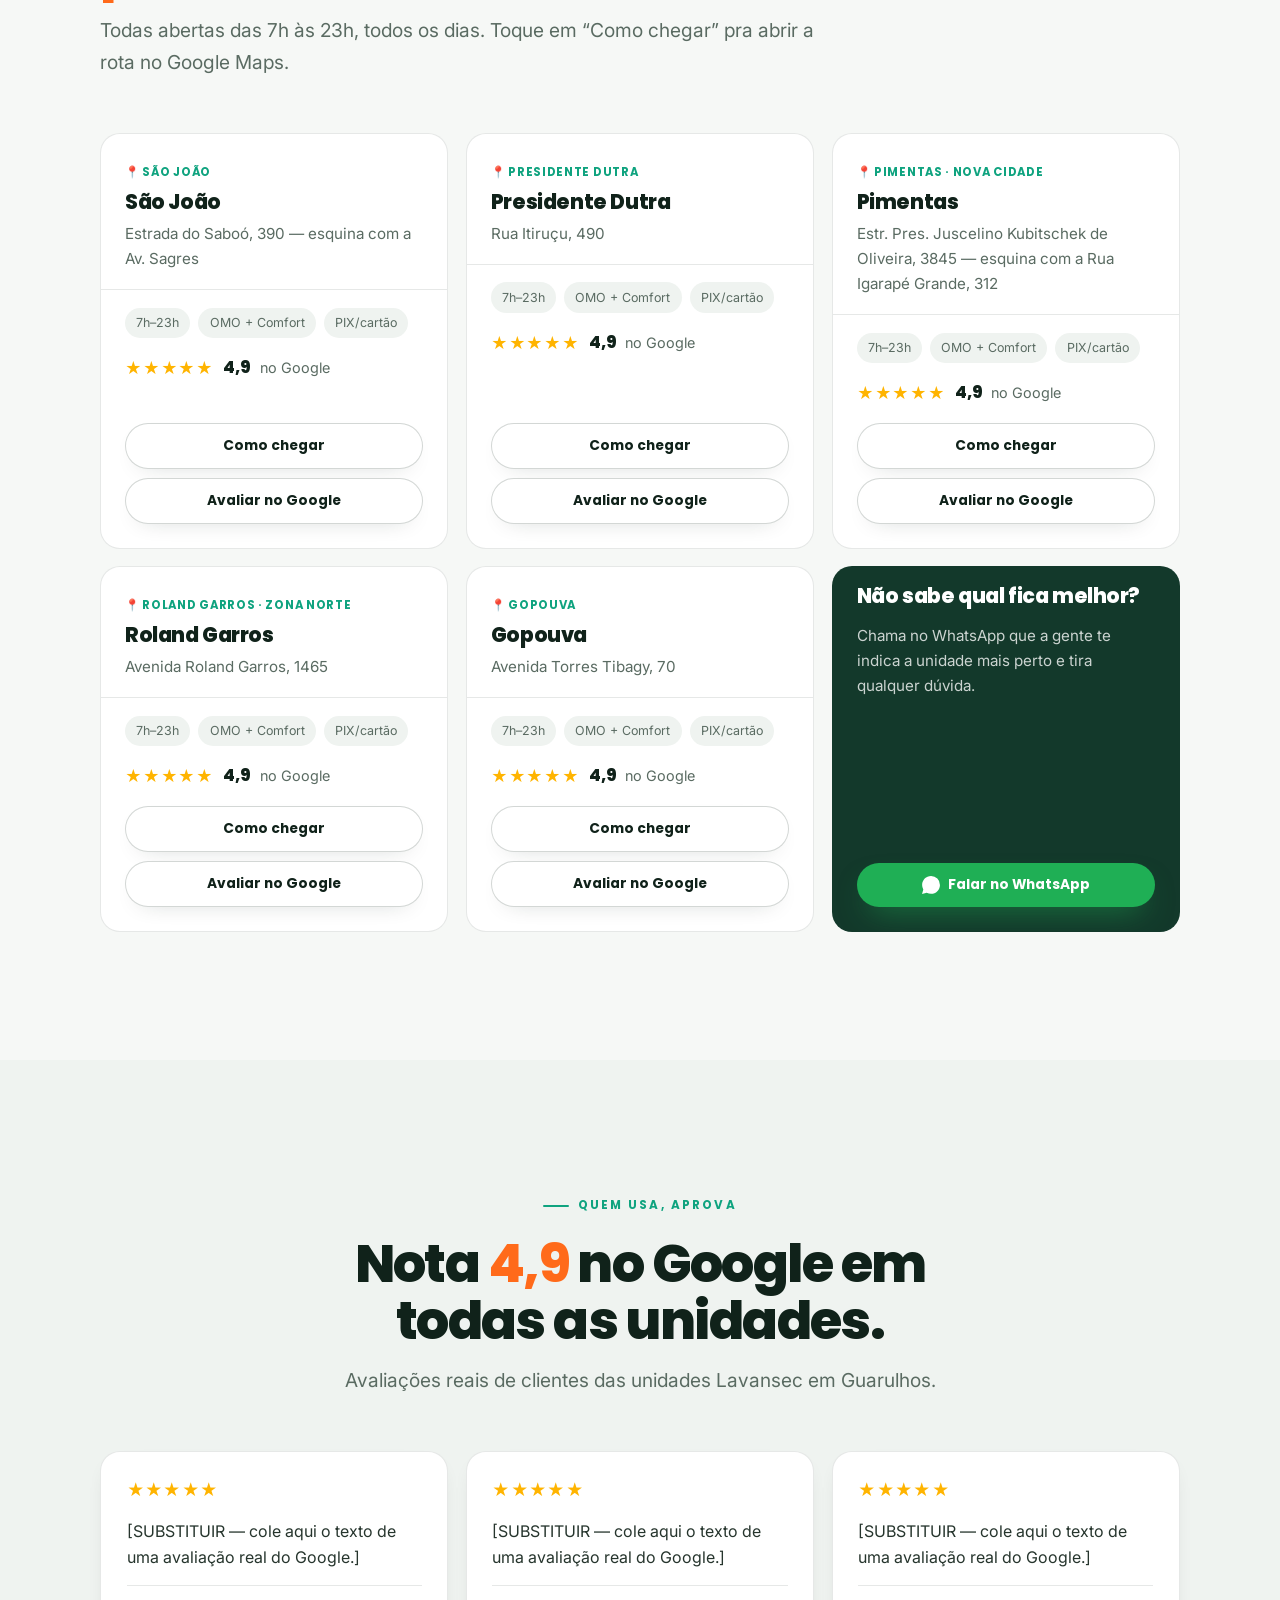
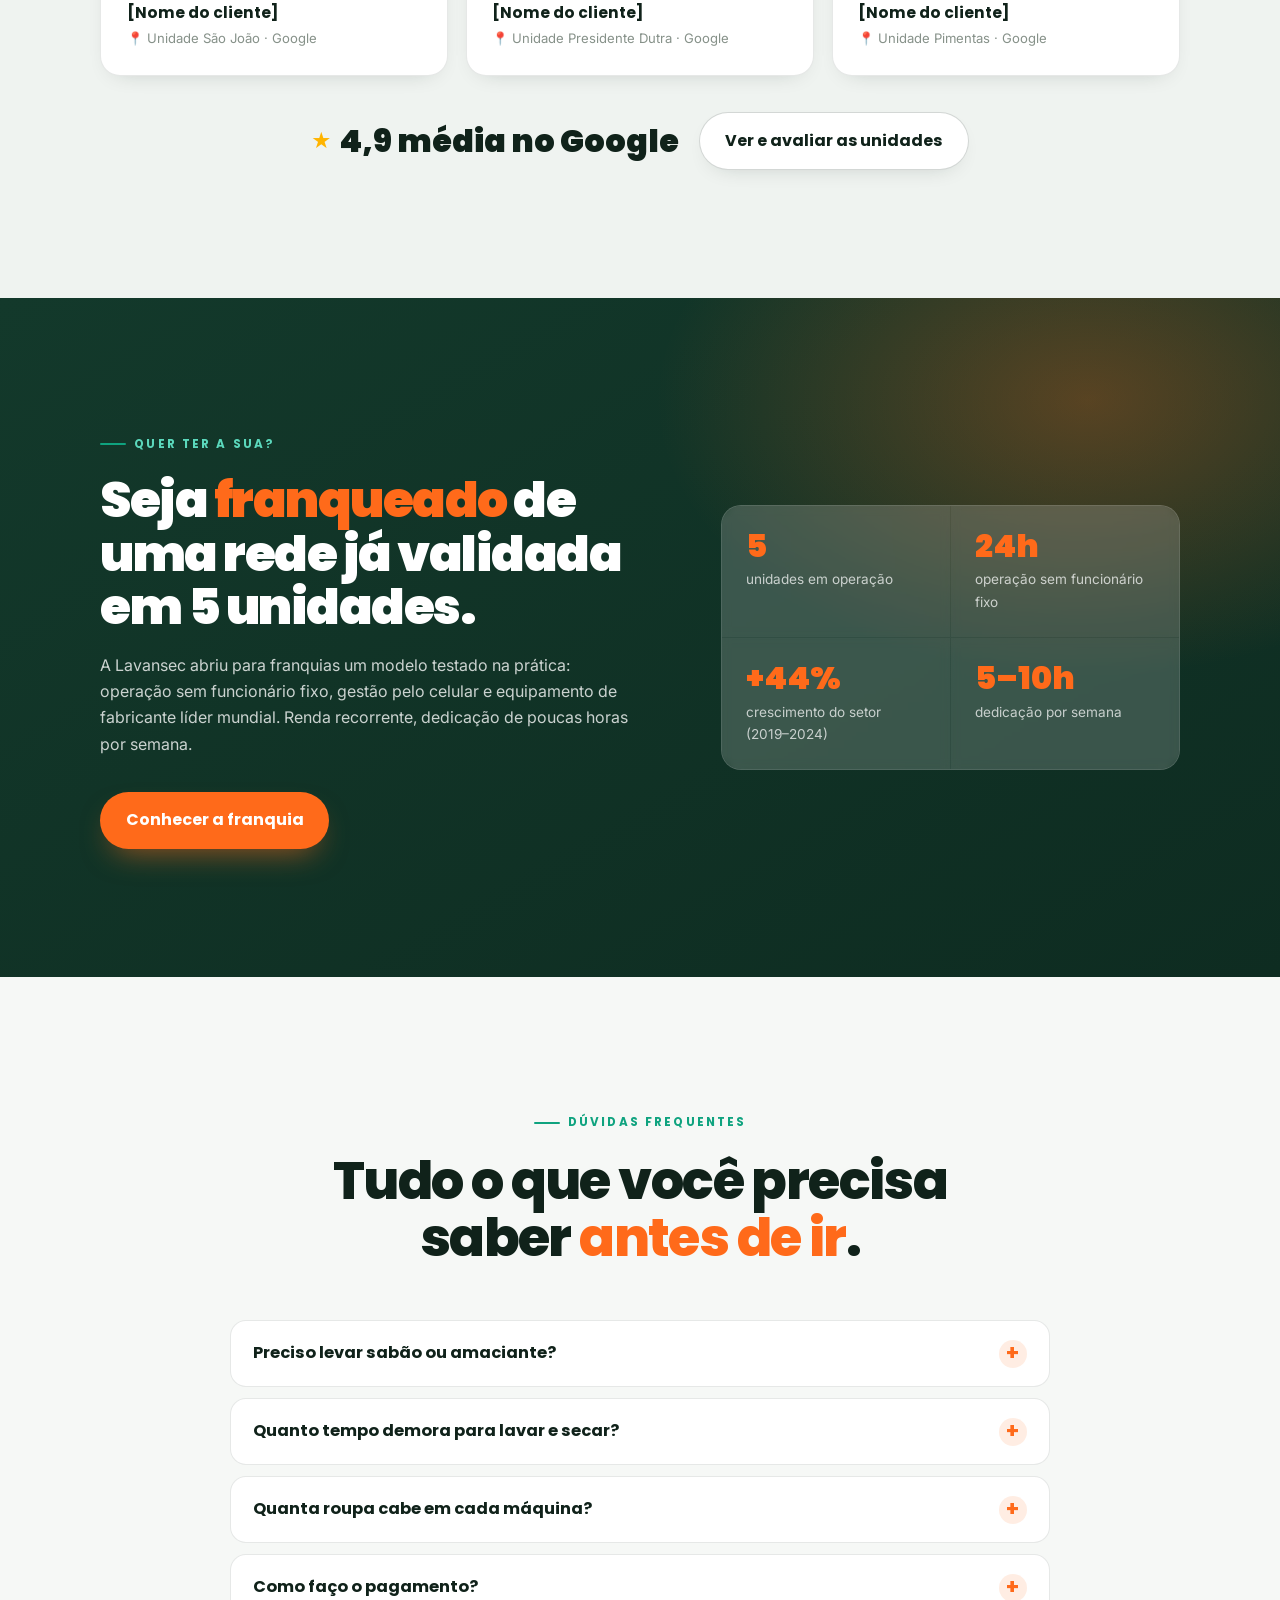
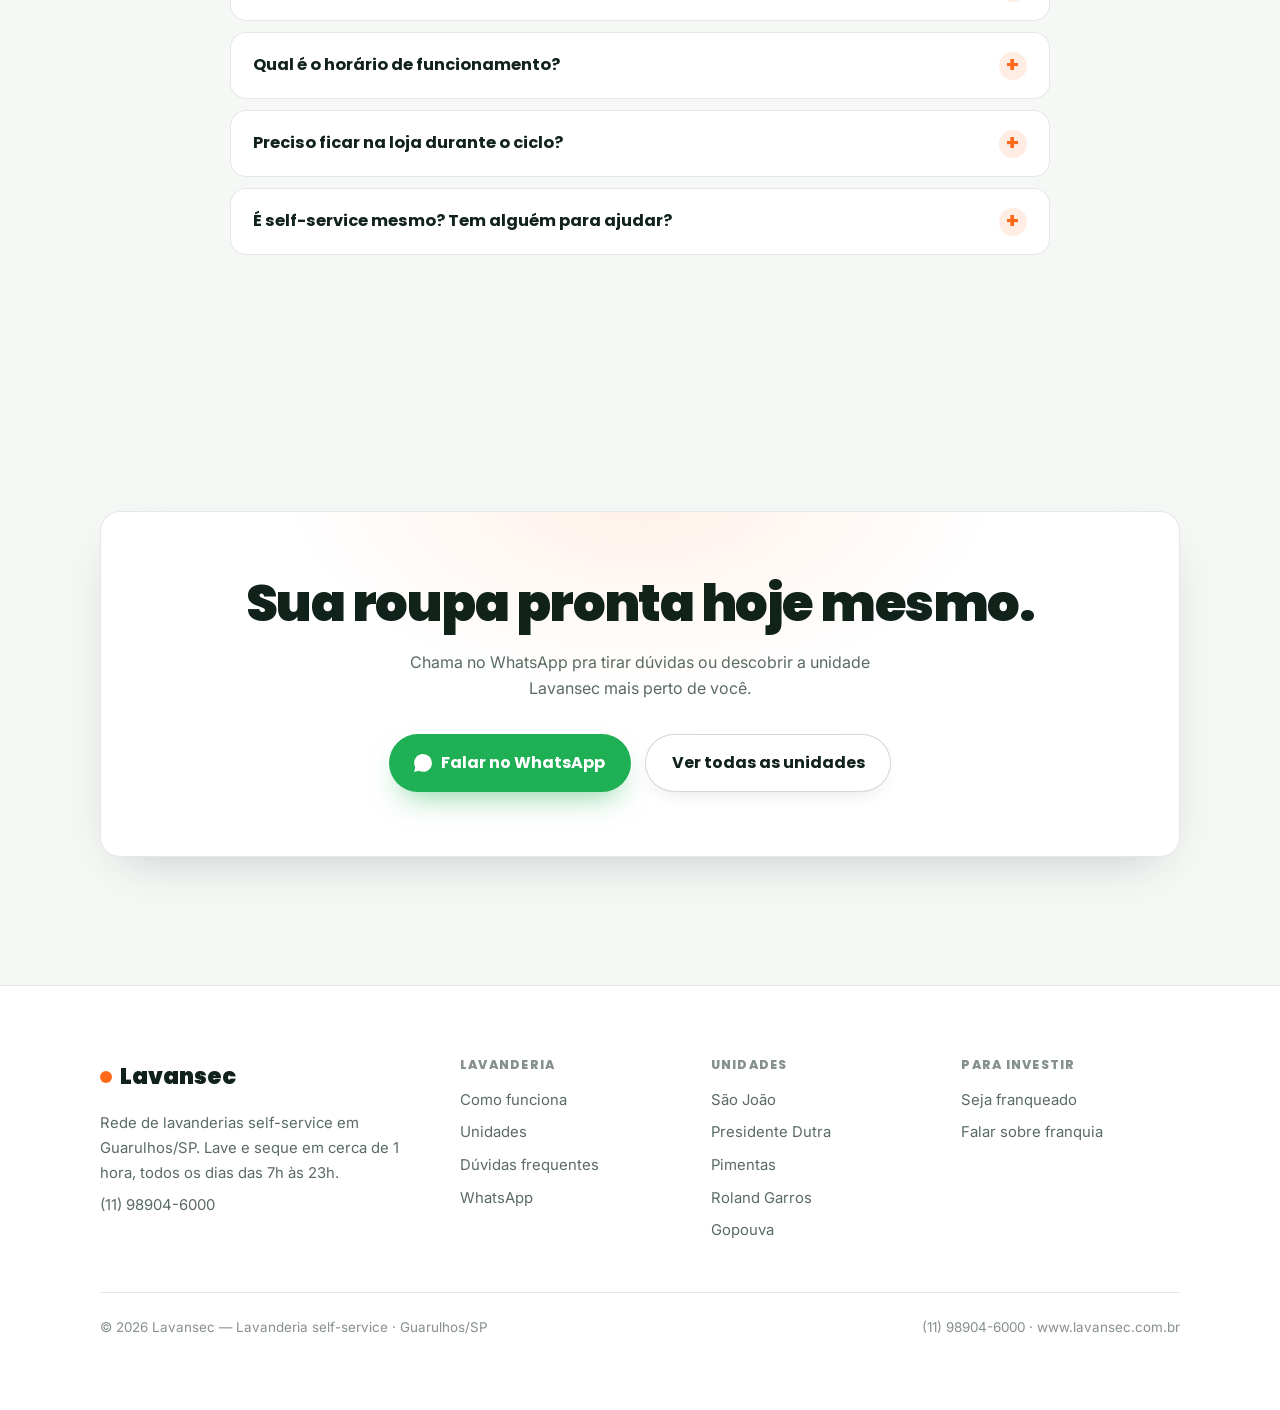
==== commit 7cbe3e69: "feat(site): adiciona comodidades das lojas e tambor animado em "Como funciona" - Comodidades: Wi-Fi," ====
--- a/index.html
+++ b/index.html
@@ -101,11 +101,26 @@
       <h2 class="title">Lavar fora de casa nunca foi tão <em>simples</em>.</h2>
       <p class="lead" style="margin-inline:auto">Sem complicação e sem precisar de ninguém pra te atender: você mesmo opera, no seu tempo.</p>
     </div>
-    <div class="steps">
+    <div class="cf-grid">
+      <div class="drum reveal" aria-hidden="true">
+        <div class="drum-ring">
+          <div class="drum-glass">
+            <span class="drum-water"></span>
+            <span class="drum-spin">
+              <span class="bub b1"></span><span class="bub b2"></span><span class="bub b3"></span><span class="bub b4"></span><span class="bub b5"></span>
+            </span>
+            <span class="drum-label">~1h<span>lava e seca</span></span>
+          </div>
+        </div>
+        <div class="drum-badge db1"><b>Lava</b> ~35 min</div>
+        <div class="drum-badge db2"><b>Seca</b> ~45 min</div>
+      </div>
+      <div class="steps">
       <div class="step reveal"><div class="num"></div><h3>Traga a roupa</h3><p>Chegue com a roupa suja. Use o cesto medidor pra acertar a quantidade — cada máquina lava até 10 kg.</p></div>
       <div class="step reveal d1"><div class="num"></div><h3>Escolha a máquina</h3><p>Pegue uma máquina livre. O sabão e o amaciante já saem dosados automaticamente, é só colocar a roupa.</p></div>
       <div class="step reveal d2"><div class="num"></div><h3>Pague e inicie</h3><p>Pague no PIX, débito ou crédito e inicie o ciclo. Lavagem em ~35 min, secagem em ~45 min.</p></div>
       <div class="step reveal d3"><div class="num"></div><h3>Leve pronta</h3><p>Retire a roupa limpinha e seca. Em cerca de 1 hora você sai com tudo pronto pra guardar.</p></div>
+      </div>
     </div>
   </div>
 </section>
@@ -124,6 +139,23 @@
       <div class="card reveal"><div class="ic">🕖</div><h3>Aberto todos os dias</h3><p>Das 7h às 23h, inclusive fim de semana e feriado. Você vai no horário que cabe na sua rotina.</p></div>
       <div class="card reveal d1"><div class="ic">💳</div><h3>Pagamento fácil</h3><p>PIX, cartão de débito ou crédito direto na máquina. Sem ficha, sem dinheiro trocado.</p></div>
       <div class="card reveal d2"><div class="ic">📍</div><h3>Perto de você</h3><p>5 unidades em Guarulhos — São João, Presidente Dutra, Pimentas, Roland Garros e Gopouva.</p></div>
+    </div>
+  </div>
+</section>
+
+<!-- ================= COMODIDADES ================= -->
+<section class="pad amen">
+  <div class="wrap">
+    <div class="shead center reveal">
+      <span class="eyebrow">Nas lojas</span>
+      <h2 class="title">Conforto enquanto sua roupa <em>fica pronta</em>.</h2>
+      <p class="lead" style="margin-inline:auto">A espera passa rápido: nossas unidades têm estrutura pra você ficar à vontade.</p>
+    </div>
+    <div class="amen-grid">
+      <div class="amen-item reveal"><div class="ic">📶</div><b>Wi-Fi grátis</b><span>Trabalhe ou relaxe conectado enquanto o ciclo roda.</span></div>
+      <div class="amen-item reveal d1"><div class="ic">❄️</div><b>Ar-condicionado</b><span>Ambiente climatizado e agradável em qualquer dia.</span></div>
+      <div class="amen-item reveal d2"><div class="ic">🅿️</div><b>Estacionamento</b><span>Pare fácil e carregue suas roupas sem complicação.</span></div>
+      <div class="amen-item reveal d3"><div class="ic">🔒</div><b>Ambiente seguro</b><span>Loja limpa, iluminada e tranquila do início ao fim.</span></div>
     </div>
   </div>
 </section>
--- a/assets/css/site.css
+++ b/assets/css/site.css
@@ -162,6 +162,41 @@
 .step .num::before{content:counter(step)}
 .step h3{font-size:1.12rem;margin-bottom:.45rem}
 .step p{color:var(--fg-dim);font-size:.94rem}
+
+/* Como funciona — layout com tambor */
+.cf-grid{display:grid;grid-template-columns:.82fr 1.18fr;gap:clamp(28px,5vw,60px);align-items:center}
+.cf-grid .steps{grid-template-columns:repeat(2,1fr)}
+
+/* Tambor de lavadora animado (ilustração CSS) */
+.drum{position:relative;display:grid;place-items:center;padding:clamp(1rem,3vw,2rem)}
+.drum-ring{width:min(360px,80%);aspect-ratio:1;border-radius:50%;padding:16px;
+  background:conic-gradient(from 135deg,var(--orange),var(--mint-deep),var(--mint),var(--orange));
+  box-shadow:var(--shadow);display:grid;place-items:center}
+.drum-glass{width:100%;height:100%;border-radius:50%;position:relative;overflow:hidden;
+  background:radial-gradient(circle at 38% 30%,#fff,var(--surface-2) 68%,#dfe8e2);
+  box-shadow:inset 0 8px 24px rgba(16,34,26,.14);display:grid;place-items:center}
+.drum-water{position:absolute;left:-10%;right:-10%;bottom:0;height:34%;
+  background:linear-gradient(rgba(15,163,127,.16),rgba(15,163,127,.30));
+  border-radius:46% 46% 0 0/22% 22% 0 0;animation:drumwave 5s ease-in-out infinite}
+@keyframes drumwave{0%,100%{transform:translateY(4%) rotate(-2deg)}50%{transform:translateY(0) rotate(2deg)}}
+.drum-spin{position:absolute;inset:10%;border-radius:50%;animation:drumspin 7s linear infinite}
+.drum-spin::before{content:"";position:absolute;inset:0;border-radius:50%;border:2px dashed rgba(15,163,127,.35)}
+@keyframes drumspin{to{transform:rotate(360deg)}}
+.drum .bub{position:absolute;border-radius:48% 52% 50% 50%;box-shadow:0 2px 6px rgba(16,34,26,.15)}
+.drum .b1{width:20%;height:20%;top:8%;left:40%;background:var(--orange)}
+.drum .b2{width:16%;height:16%;top:38%;left:8%;background:var(--mint)}
+.drum .b3{width:18%;height:18%;bottom:12%;left:34%;background:var(--orange-deep)}
+.drum .b4{width:14%;height:14%;top:30%;right:10%;background:var(--mint-deep)}
+.drum .b5{width:13%;height:13%;bottom:24%;right:20%;background:var(--orange)}
+.drum-label{position:relative;z-index:3;text-align:center;font-family:var(--display);font-weight:900;
+  color:var(--forest);font-size:clamp(1.5rem,4vw,2rem);line-height:1}
+.drum-label span{display:block;margin-top:.3rem;font-size:.62rem;font-weight:700;letter-spacing:.14em;
+  text-transform:uppercase;color:var(--mint-deep)}
+.drum-badge{position:absolute;background:var(--surface);border:1px solid var(--line);box-shadow:var(--shadow-sm);
+  border-radius:100px;padding:.5rem .85rem;font-family:var(--display);font-weight:700;font-size:.8rem;color:var(--ink);white-space:nowrap}
+.drum-badge b{color:var(--orange)}
+.drum .db1{top:6%;right:0}
+.drum .db2{bottom:8%;left:0}
 
 /* ---------- Cards de feature ---------- */
 .cards{display:grid;gap:1.1rem}
@@ -292,6 +327,14 @@
 .eco .panel .row .k{background:rgba(15,163,127,.12);color:var(--mint)}
 .ecofoot{margin-top:1.4rem;font-size:.8rem;color:var(--fg-mute);max-width:80ch}
 
+/* ---------- Comodidades nas lojas ---------- */
+.amen-grid{display:grid;grid-template-columns:repeat(4,1fr);gap:1.1rem}
+.amen-item{background:var(--surface);border:1px solid var(--line);border-radius:var(--r);padding:1.6rem 1.4rem;text-align:center;transition:transform .4s var(--ease),box-shadow .4s,border-color .4s}
+.amen-item:hover{transform:translateY(-5px);box-shadow:var(--shadow);border-color:transparent}
+.amen-item .ic{width:54px;height:54px;border-radius:16px;display:grid;place-content:center;margin:0 auto 1rem;background:rgba(255,106,26,.10);color:var(--orange);font-size:1.5rem}
+.amen-item b{display:block;font-family:var(--display);font-weight:700;color:var(--ink);font-size:1.06rem;margin-bottom:.3rem}
+.amen-item span{color:var(--fg-dim);font-size:.9rem}
+
 /* ---------- Depoimentos ---------- */
 .rev-grid{display:grid;grid-template-columns:repeat(3,1fr);gap:1.1rem}
 .rev{display:flex;flex-direction:column;gap:.9rem;background:var(--surface);border:1px solid var(--line);border-radius:var(--r);padding:1.6rem;box-shadow:var(--shadow-sm);transition:transform .4s var(--ease),box-shadow .4s}
@@ -318,12 +361,13 @@
 
 /* ---------- Responsivo ---------- */
 @media(max-width:1000px){
-  .hero-grid,.split,.franchise .fr-grid{grid-template-columns:1fr}
+  .hero-grid,.split,.franchise .fr-grid,.cf-grid{grid-template-columns:1fr}
   .urow,.urow:nth-child(even){grid-template-columns:1fr}
   .urow:nth-child(even) .mapwrap{order:0}
   .urow .mapwrap,.urow .map{min-height:240px}
   .steps{grid-template-columns:repeat(2,1fr)}
   .units-grid{grid-template-columns:repeat(2,1fr)}
+  .amen-grid{grid-template-columns:repeat(2,1fr)}
   .rev-grid{grid-template-columns:repeat(2,1fr)}
   .fcols{grid-template-columns:1fr 1fr}
   .fhi{grid-template-columns:1fr}
@@ -336,7 +380,8 @@
   .nav-links a::after{display:none}
   .burger{display:block}
   .nav-cta{display:none}
-  .steps,.cards.c3,.units-grid,.rev-grid,.fcols,.franchise .frstats{grid-template-columns:1fr}
+  .steps,.cards.c3,.units-grid,.amen-grid,.rev-grid,.fcols,.franchise .frstats{grid-template-columns:1fr}
+  .cf-grid .steps{grid-template-columns:1fr}
   .hero h1{font-size:clamp(2.2rem,9vw,3rem)}
 }
 @media(prefers-reduced-motion:reduce){*{animation:none!important;transition:none!important}.reveal{opacity:1;transform:none}}
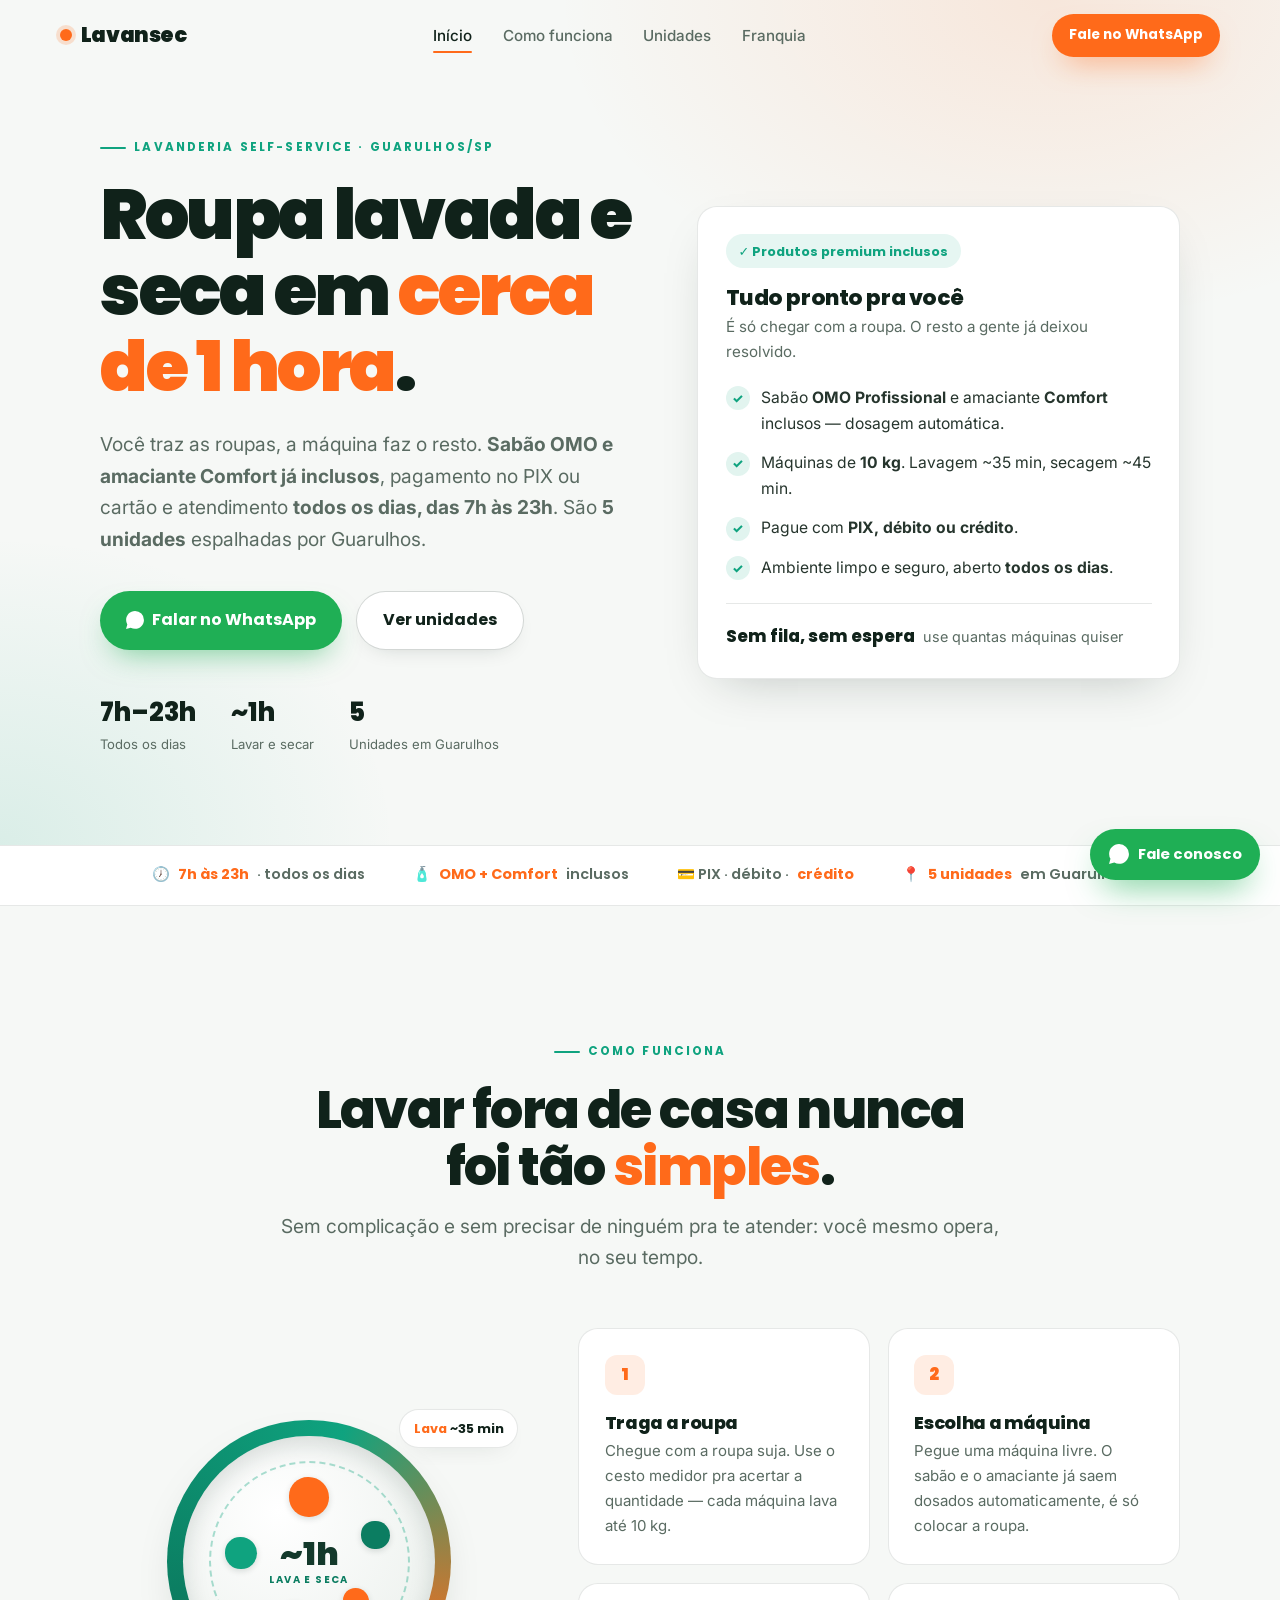
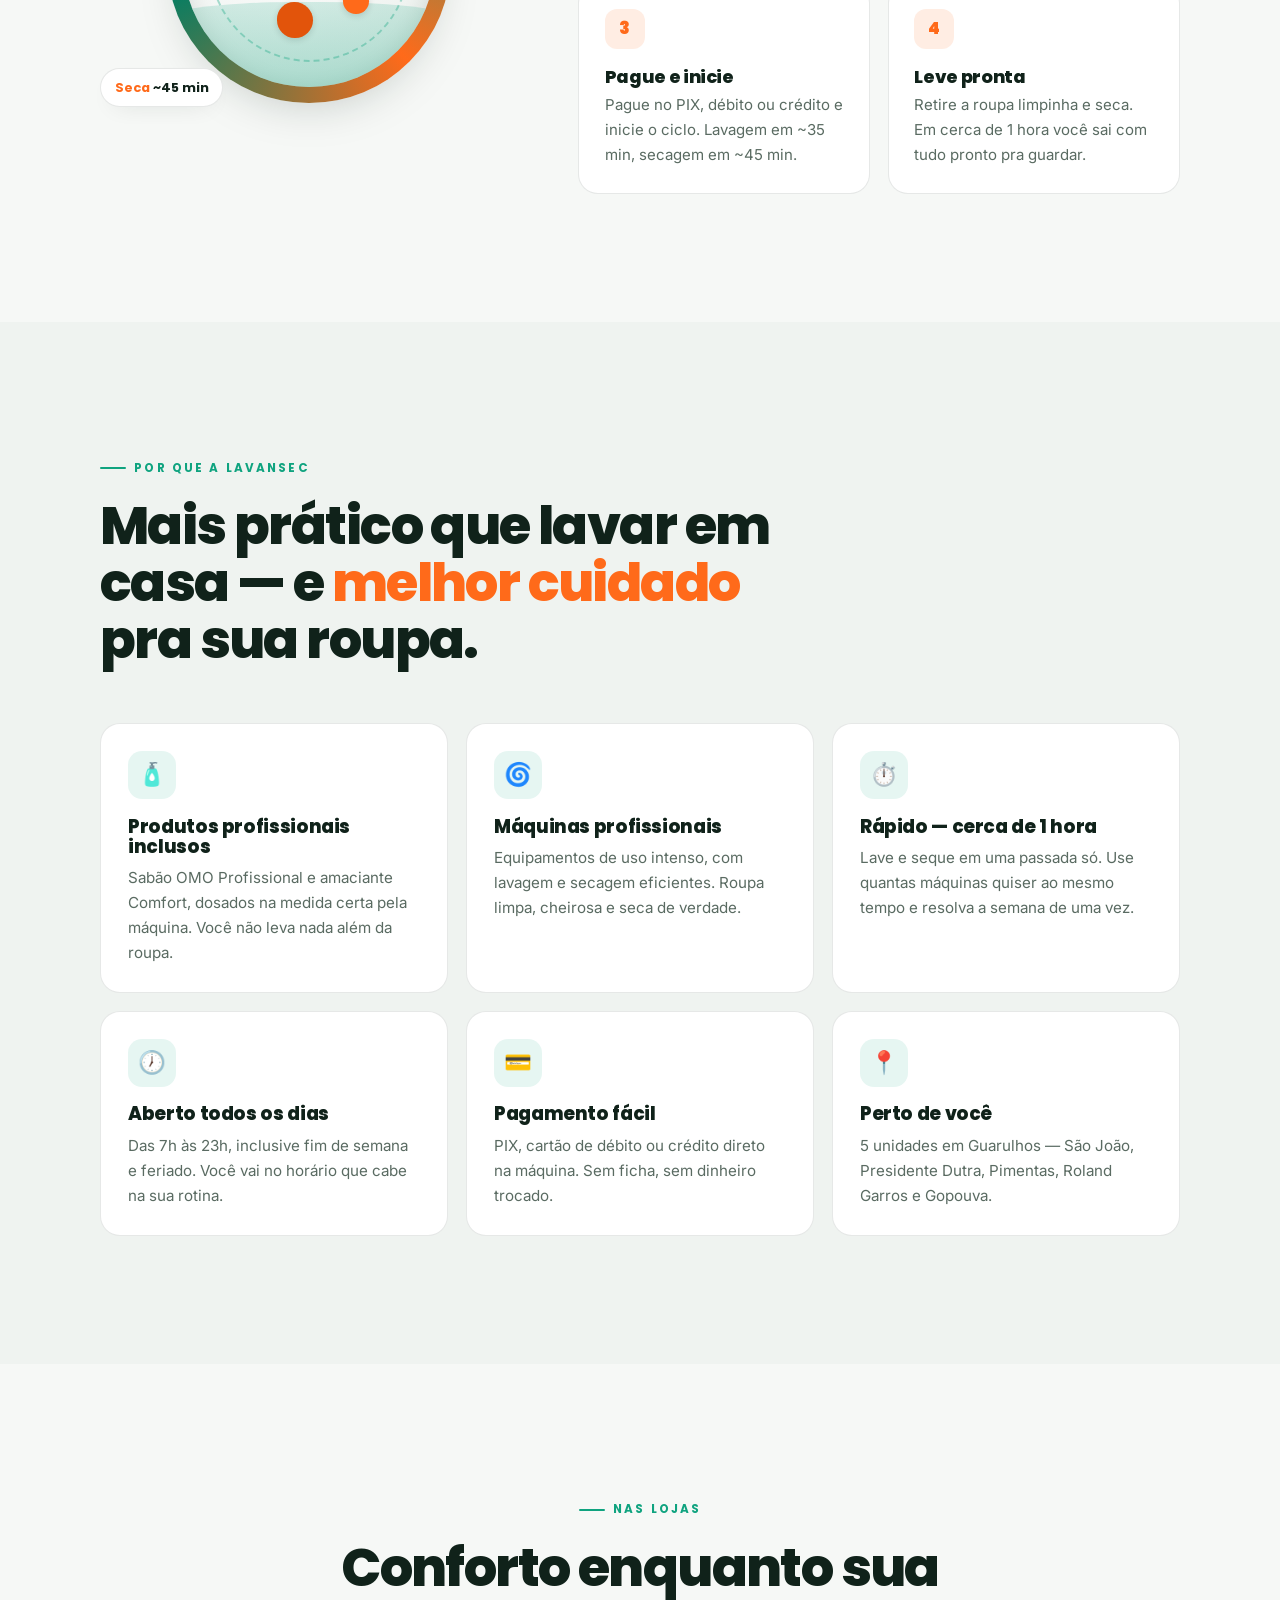
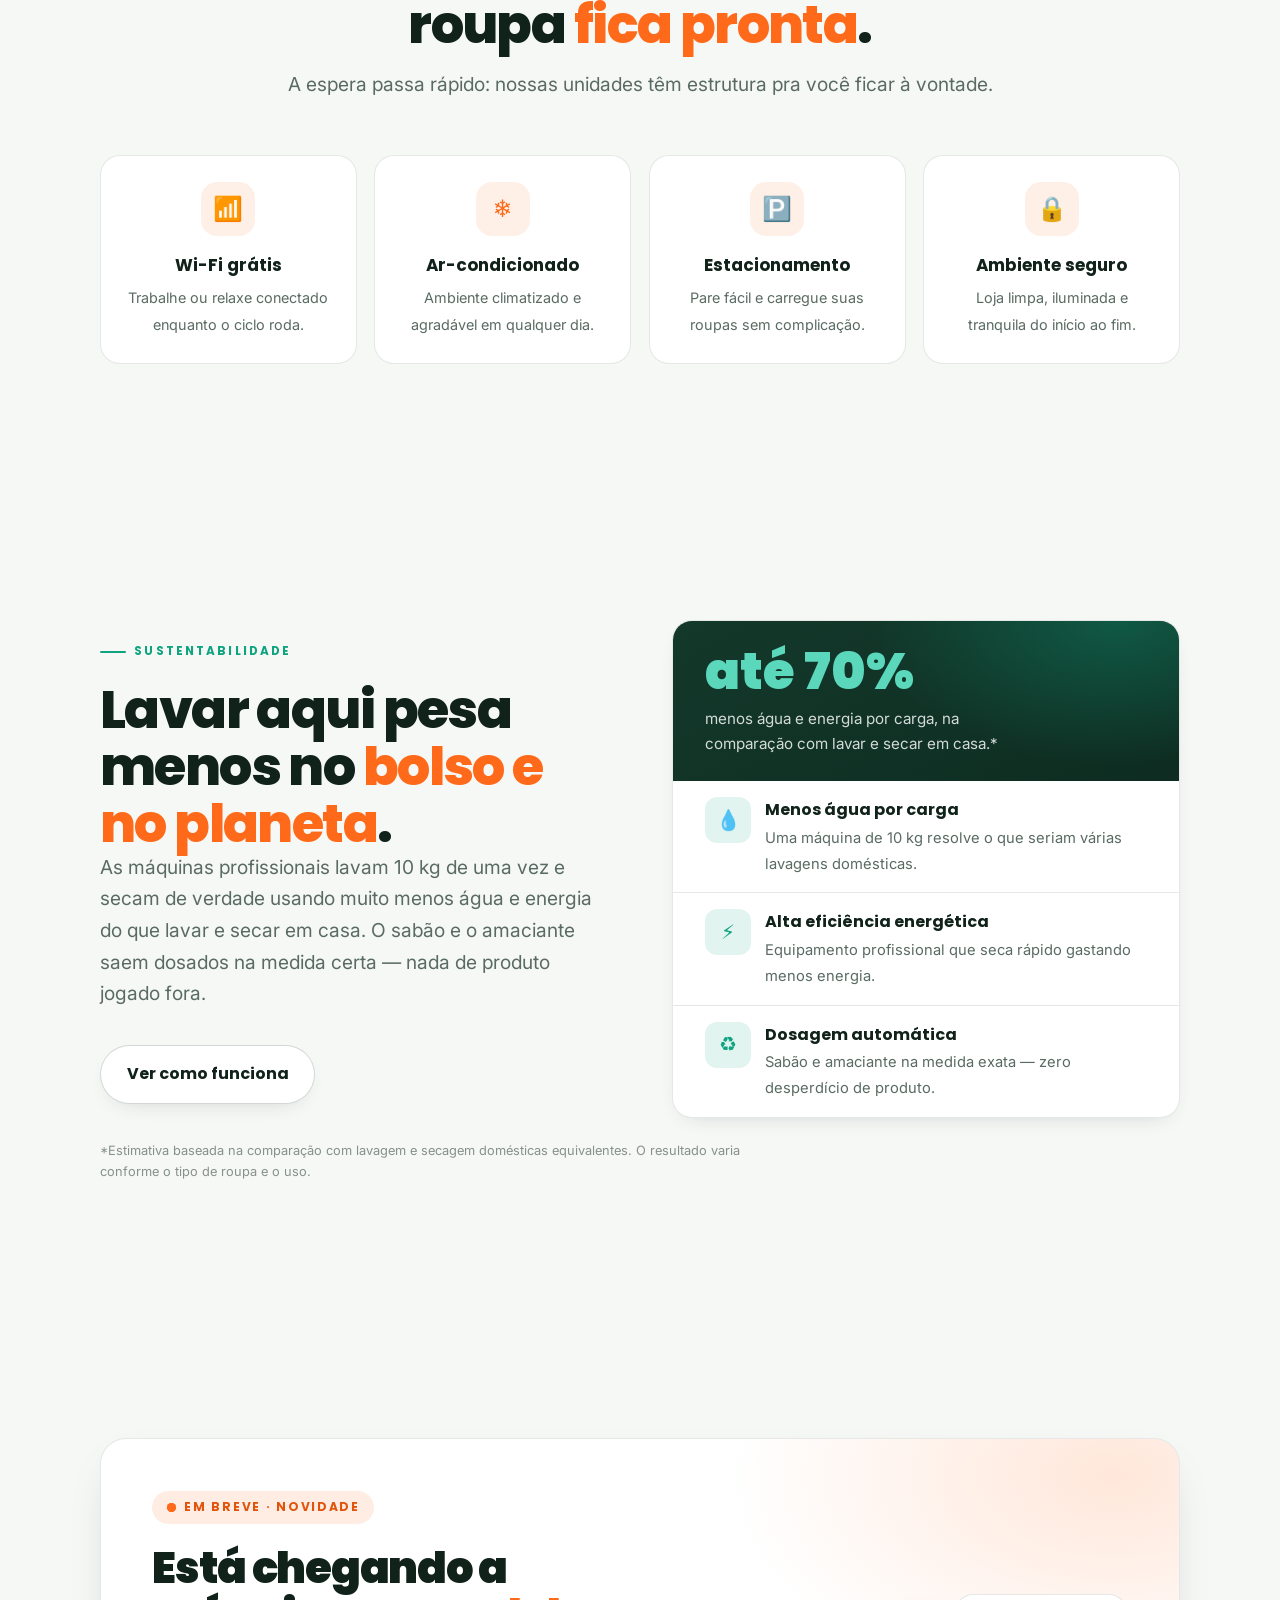
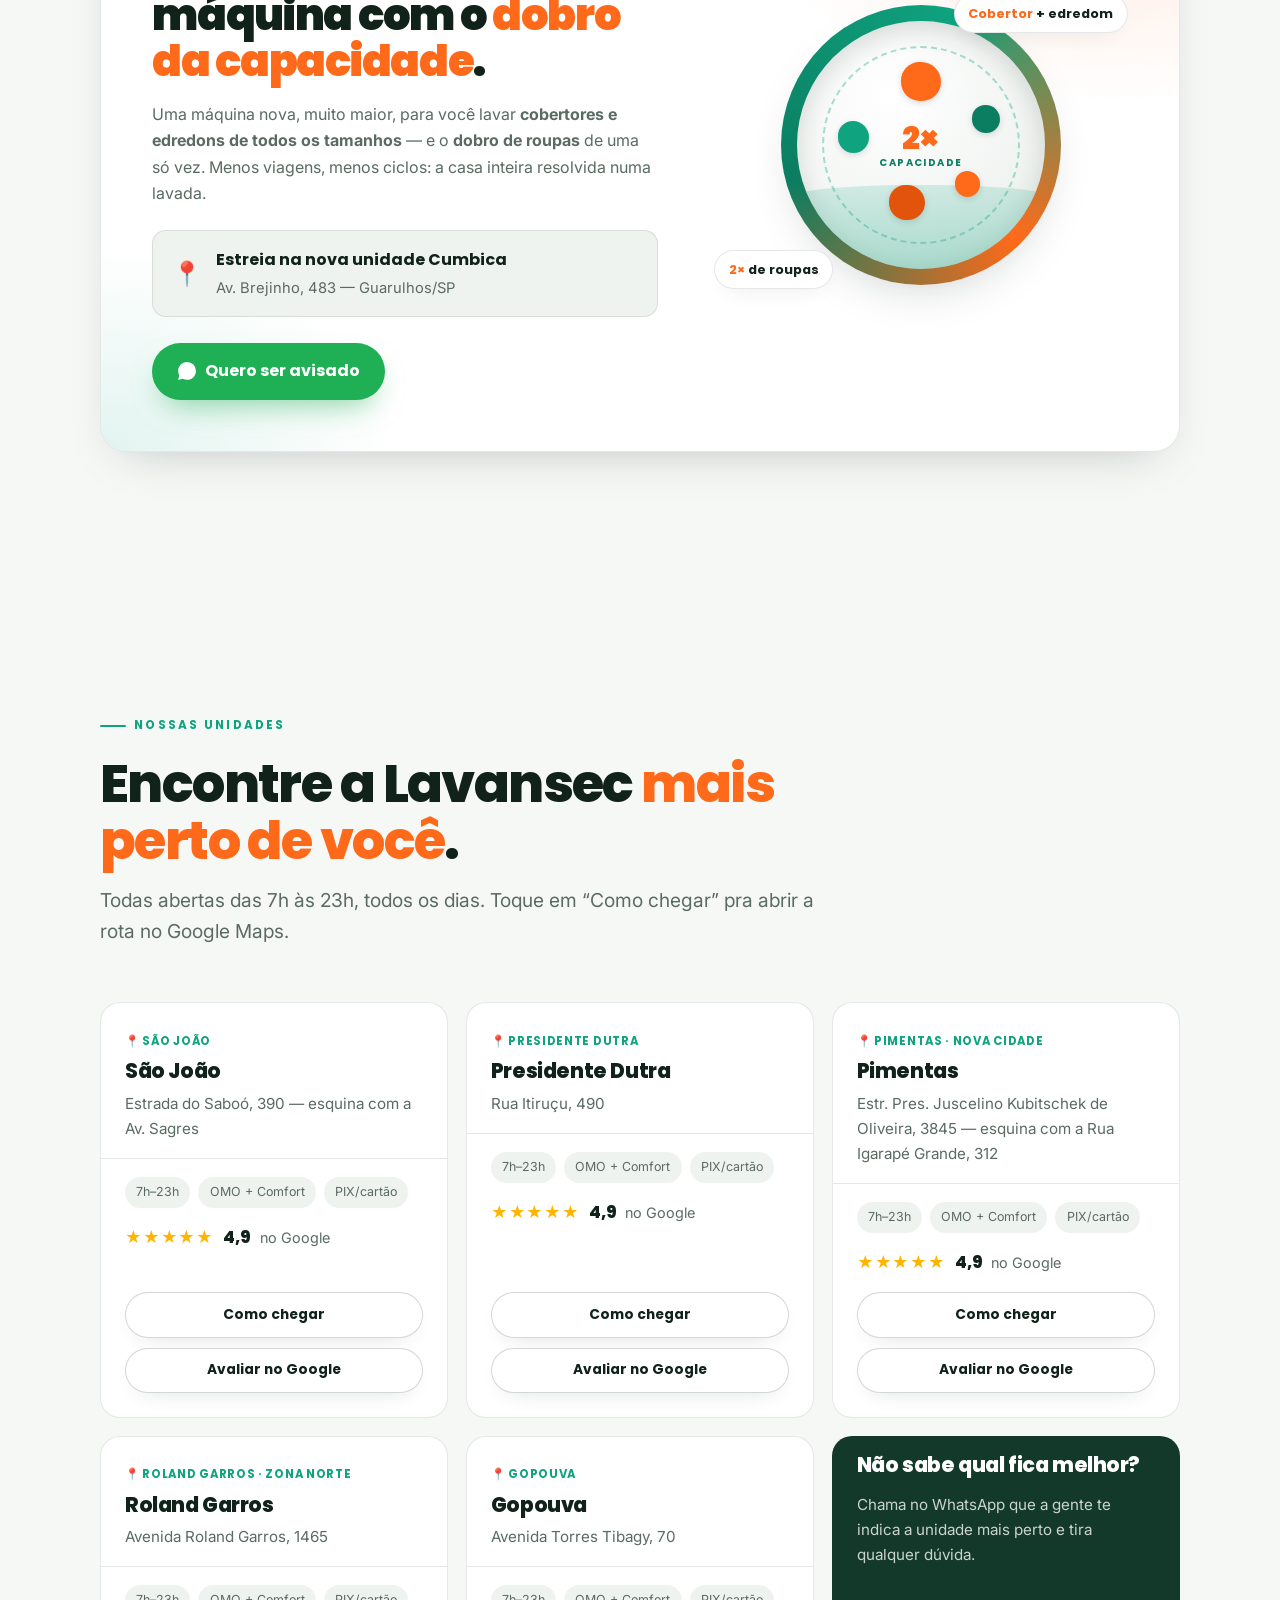
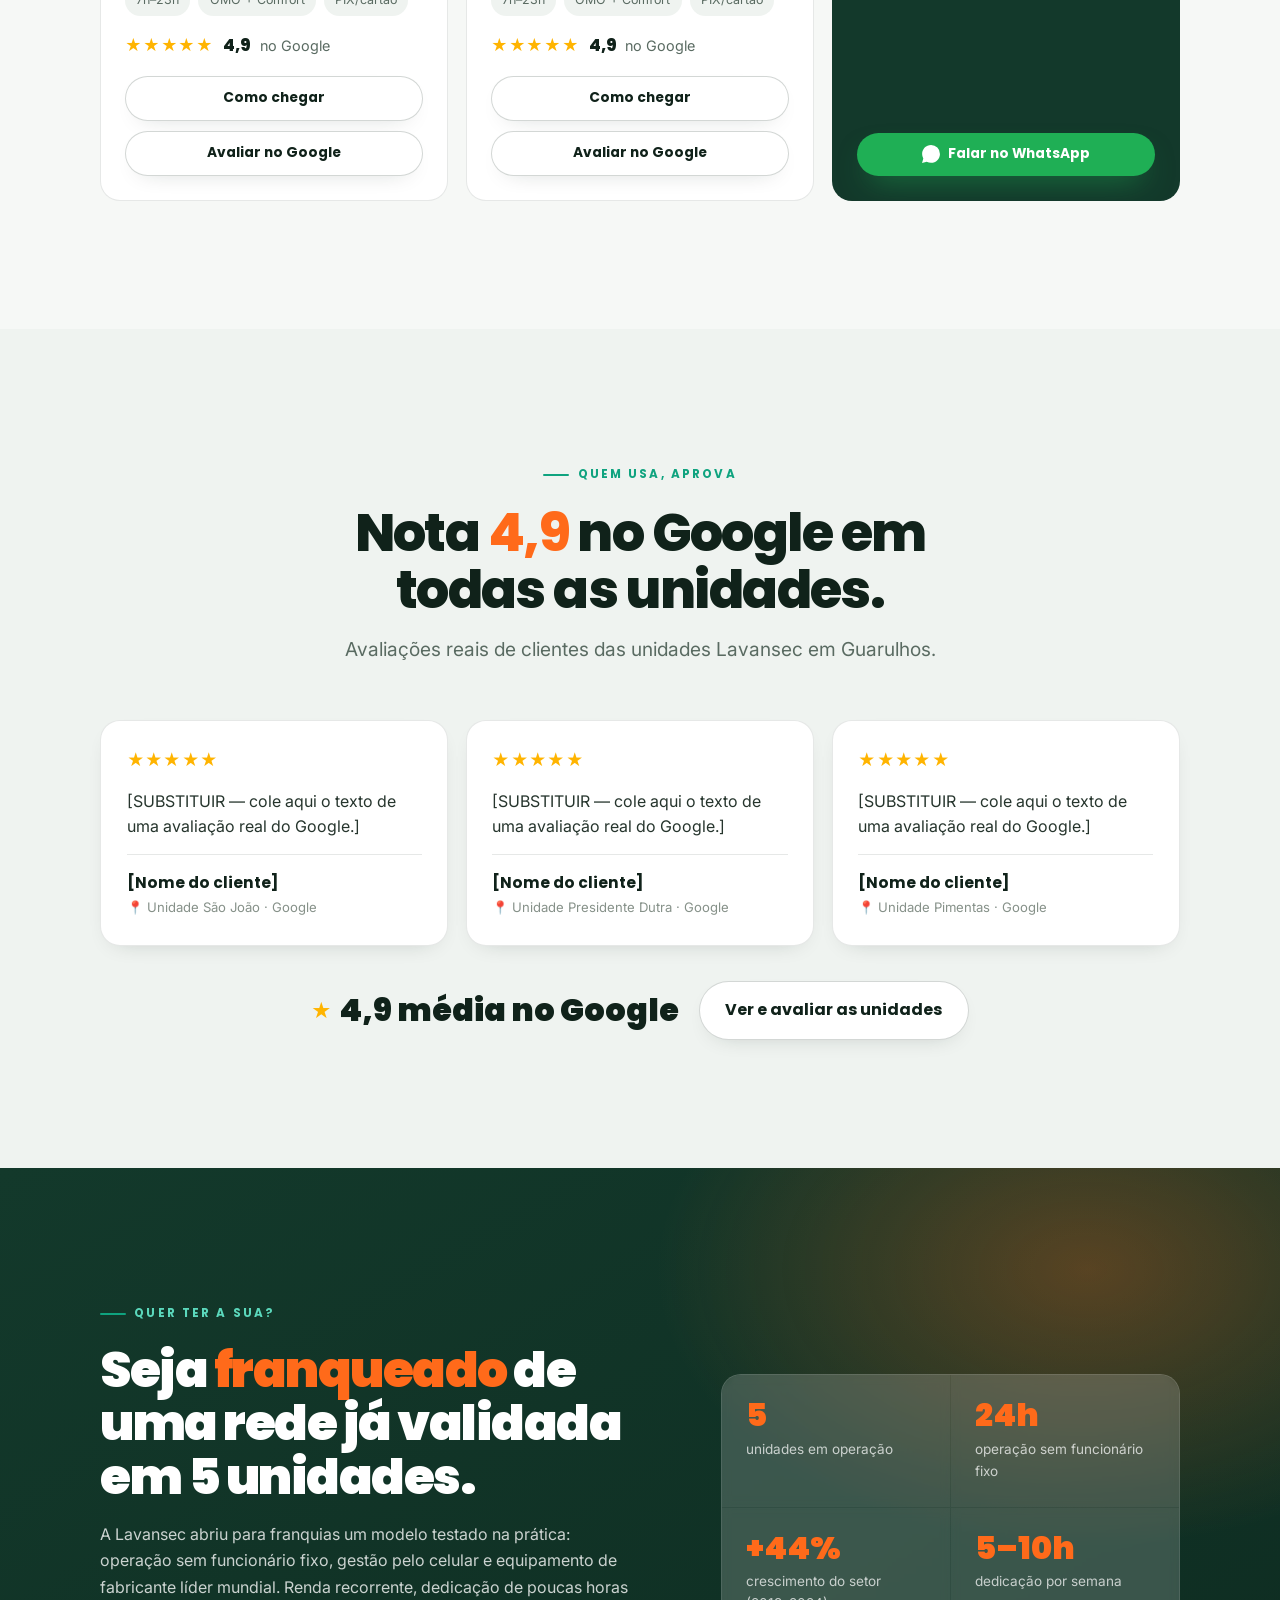
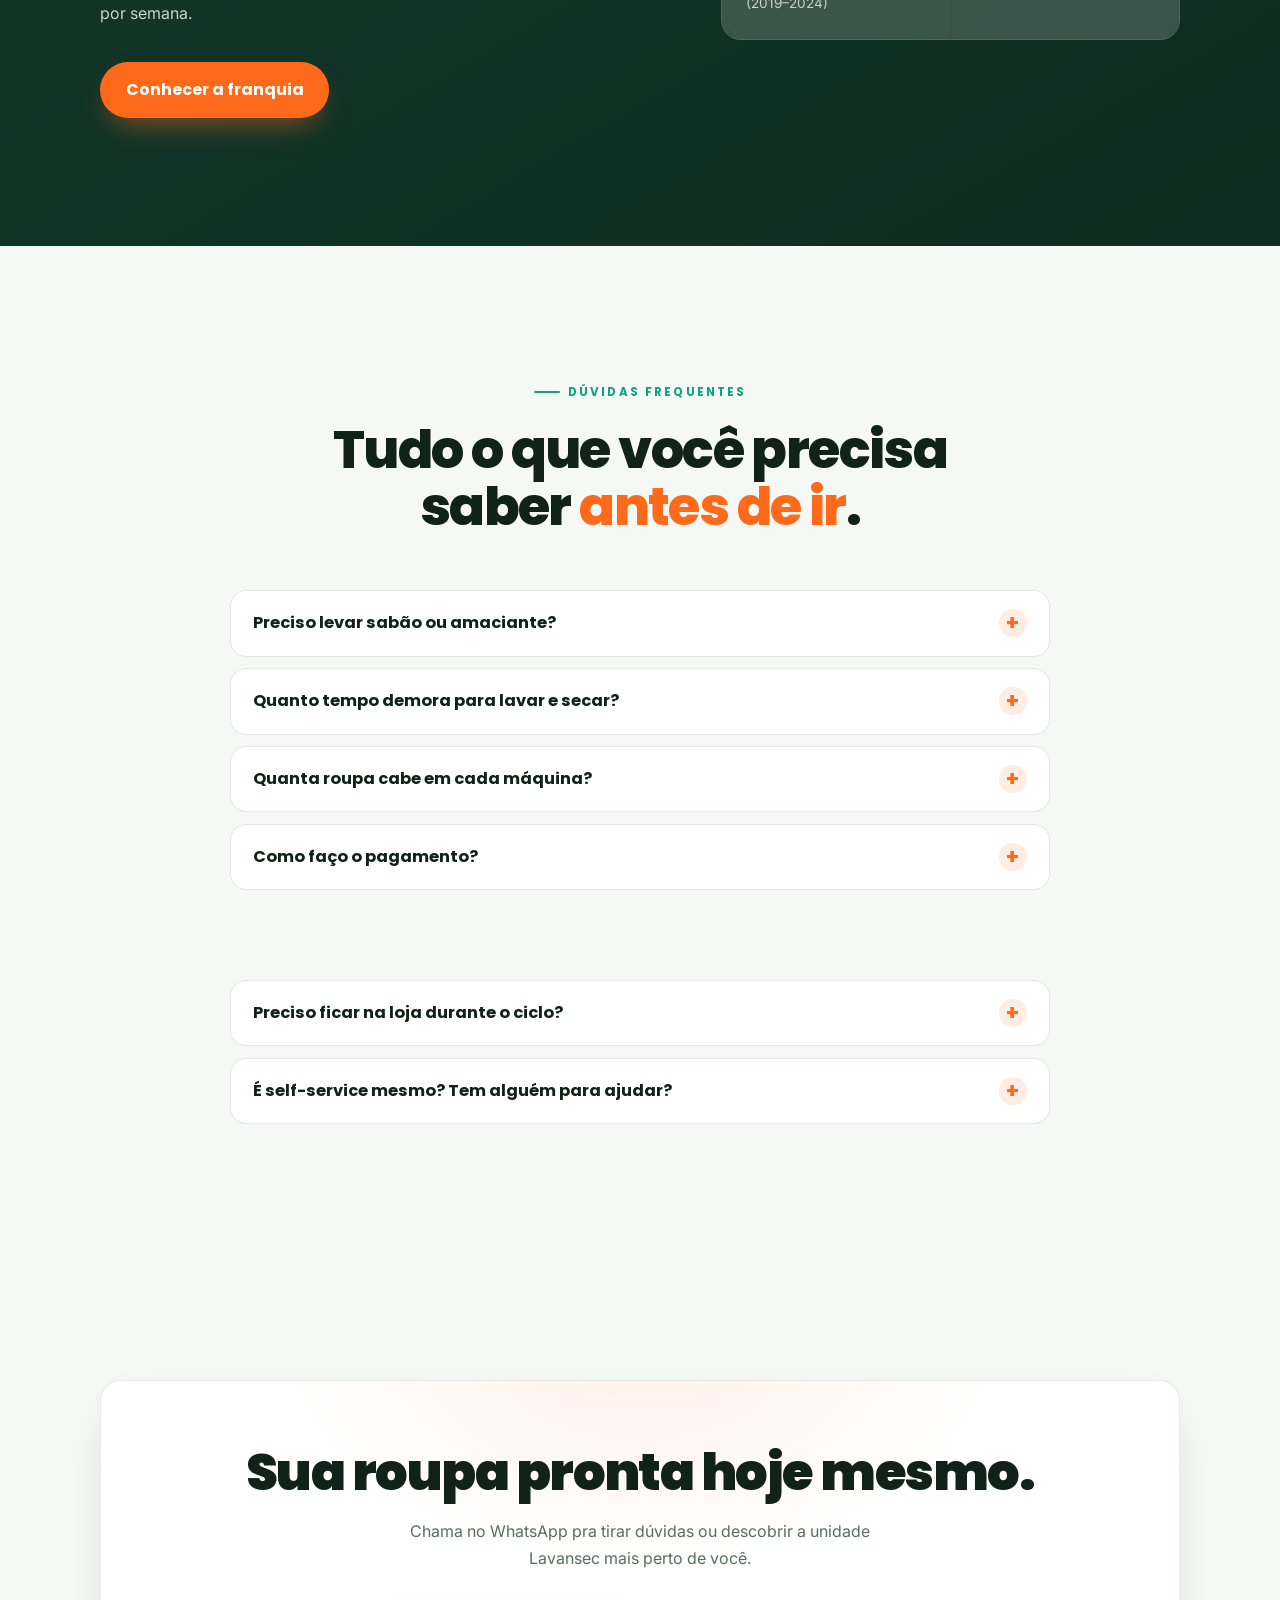
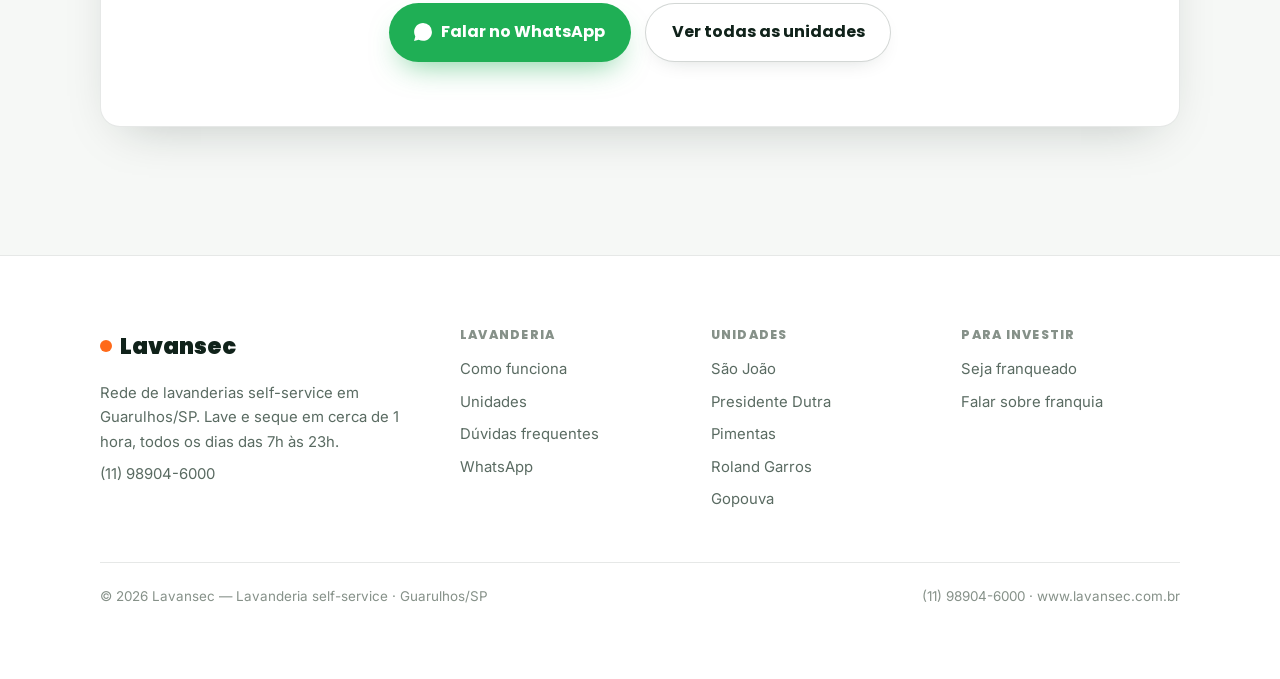
==== commit 33d6cb40: "feat(site): destaque "em breve" da maquina 2x e nova unidade Cumbica - Card de lancamento com badge " ====
--- a/index.html
+++ b/index.html
@@ -186,6 +186,44 @@
   </div>
 </section>
 
+<!-- ================= EM BREVE / NOVIDADE ================= -->
+<section class="pad soon">
+  <div class="wrap">
+    <div class="soon-card reveal">
+      <div class="soon-copy">
+        <span class="soon-badge"><span class="pulse"></span>Em breve · Novidade</span>
+        <h2>Está chegando a máquina com o <em>dobro da capacidade</em>.</h2>
+        <p>Uma máquina nova, muito maior, para você lavar <strong>cobertores e edredons de todos os tamanhos</strong> — e o <strong>dobro de roupas</strong> de uma só vez. Menos viagens, menos ciclos: a casa inteira resolvida numa lavada.</p>
+        <div class="soon-where">
+          <span class="ic">📍</span>
+          <div><b>Estreia na nova unidade Cumbica</b><span>Av. Brejinho, 483 — Guarulhos/SP</span></div>
+        </div>
+        <div class="hero-cta">
+          <a class="btn btn--wa" href="https://wa.me/5511989046000?text=Quero%20ser%20avisado%20quando%20a%20m%C3%A1quina%20de%20dobro%20da%20capacidade%20abrir%20na%20unidade%20Cumbica" target="_blank" rel="noopener">
+            <svg viewBox="0 0 24 24" fill="currentColor"><path d="M.057 24l1.687-6.163a11.867 11.867 0 01-1.587-5.946C.16 5.335 5.495 0 12.05 0a11.817 11.817 0 018.413 3.488 11.824 11.824 0 013.48 8.414c-.003 6.557-5.338 11.892-11.893 11.892a11.9 11.9 0 01-5.688-1.448L.057 24z"/></svg>
+            Quero ser avisado
+          </a>
+        </div>
+      </div>
+      <div class="soon-visual">
+        <div class="drum drum--soon reveal d1" aria-hidden="true">
+          <div class="drum-ring">
+            <div class="drum-glass">
+              <span class="drum-water"></span>
+              <span class="drum-spin">
+                <span class="bub b1"></span><span class="bub b2"></span><span class="bub b3"></span><span class="bub b4"></span><span class="bub b5"></span>
+              </span>
+              <span class="drum-label">2×<span>capacidade</span></span>
+            </div>
+          </div>
+          <div class="drum-badge db1"><b>Cobertor</b> + edredom</div>
+          <div class="drum-badge db2"><b>2×</b> de roupas</div>
+        </div>
+      </div>
+    </div>
+  </div>
+</section>
+
 <!-- ================= UNIDADES ================= -->
 <section class="pad" id="unidades">
   <div class="wrap">
--- a/assets/css/site.css
+++ b/assets/css/site.css
@@ -359,9 +359,35 @@
 .faqlist .ans{padding:0 1.4rem 1.25rem;color:var(--fg-dim);font-size:.97rem;line-height:1.65}
 .faqlist .ans p+p{margin-top:.7rem}
 
+/* ---------- Em breve / Novidade ---------- */
+.soon-card{display:grid;grid-template-columns:1.1fr .9fr;gap:clamp(28px,5vw,56px);align-items:center;
+  background:var(--surface);border:1px solid var(--line);border-radius:calc(var(--r) + 6px);
+  padding:clamp(1.8rem,4vw,3.4rem);position:relative;overflow:hidden;box-shadow:var(--shadow)}
+.soon-card::before{content:"";position:absolute;inset:0;z-index:0;background:
+  radial-gradient(640px 380px at 94% 6%,rgba(255,106,26,.16),transparent 60%),
+  radial-gradient(540px 380px at 0% 100%,rgba(15,163,127,.12),transparent 55%)}
+.soon-card>*{position:relative;z-index:1}
+.soon-badge{display:inline-flex;align-items:center;gap:.55rem;font-family:var(--display);font-weight:700;
+  font-size:.76rem;letter-spacing:.14em;text-transform:uppercase;color:var(--orange-deep);
+  background:rgba(255,106,26,.12);padding:.42rem .9rem;border-radius:100px;margin-bottom:1.3rem}
+.soon-badge .pulse{position:relative;width:9px;height:9px;border-radius:50%;background:var(--orange)}
+.soon-badge .pulse::after{content:"";position:absolute;inset:0;border-radius:50%;background:var(--orange);animation:soonpulse 1.8s ease-out infinite}
+@keyframes soonpulse{0%{transform:scale(1);opacity:.7}100%{transform:scale(3.4);opacity:0}}
+.soon-card h2{font-family:var(--display);font-size:clamp(1.7rem,4vw,2.7rem);font-weight:900;letter-spacing:-.03em;color:var(--ink);line-height:1.08}
+.soon-card h2 em{font-style:normal;color:var(--orange)}
+.soon-card p{color:var(--fg-dim);margin-top:1rem;max-width:52ch}
+.soon-where{display:flex;align-items:center;gap:.85rem;margin-top:1.5rem;padding:1rem 1.2rem;background:var(--surface-2);border:1px solid var(--line);border-radius:14px}
+.soon-where .ic{font-size:1.5rem;flex:none}
+.soon-where b{display:block;font-family:var(--display);font-weight:700;color:var(--ink)}
+.soon-where span{color:var(--fg-dim);font-size:.92rem}
+.soon-card .hero-cta{margin-top:1.6rem}
+.soon-visual{display:grid;align-content:center}
+.drum--soon .drum-label{color:var(--orange)}
+
 /* ---------- Responsivo ---------- */
 @media(max-width:1000px){
-  .hero-grid,.split,.franchise .fr-grid,.cf-grid{grid-template-columns:1fr}
+  .hero-grid,.split,.franchise .fr-grid,.cf-grid,.soon-card{grid-template-columns:1fr}
+  .soon-visual{order:-1}
   .urow,.urow:nth-child(even){grid-template-columns:1fr}
   .urow:nth-child(even) .mapwrap{order:0}
   .urow .mapwrap,.urow .map{min-height:240px}
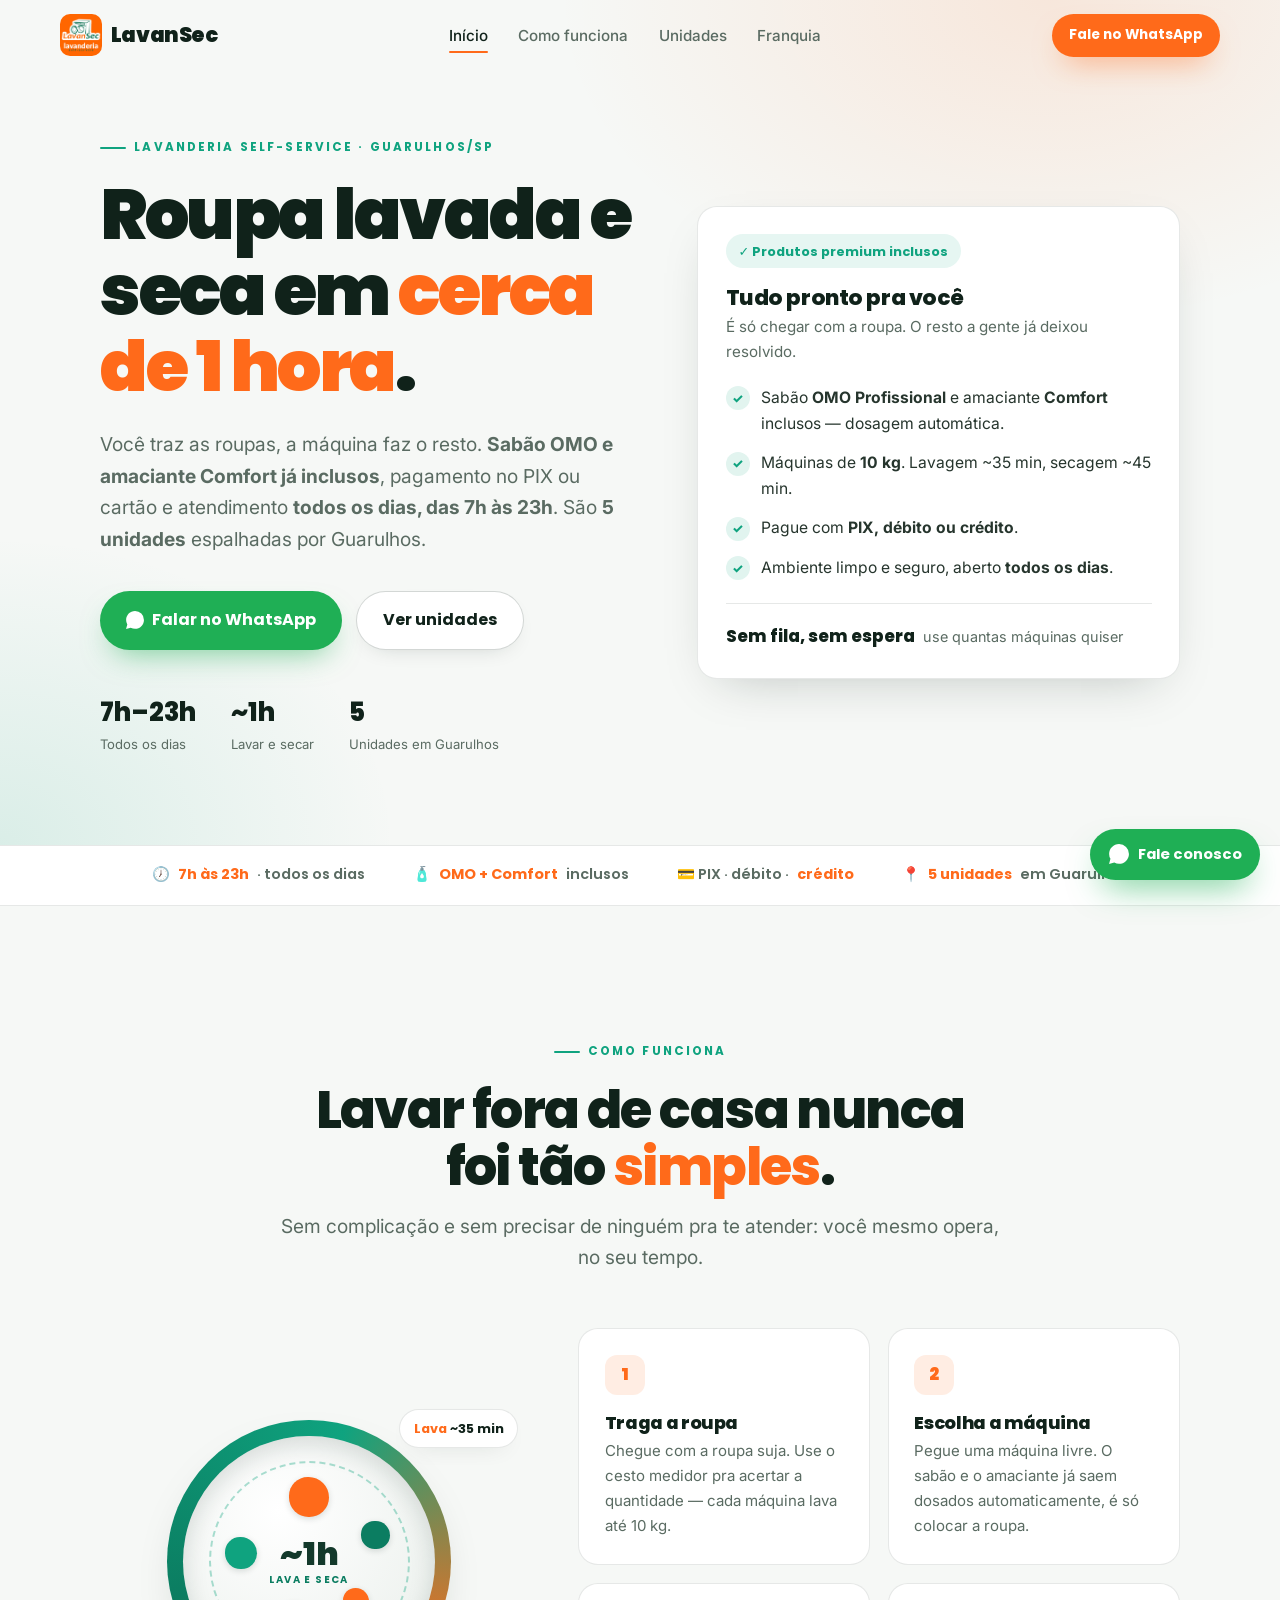
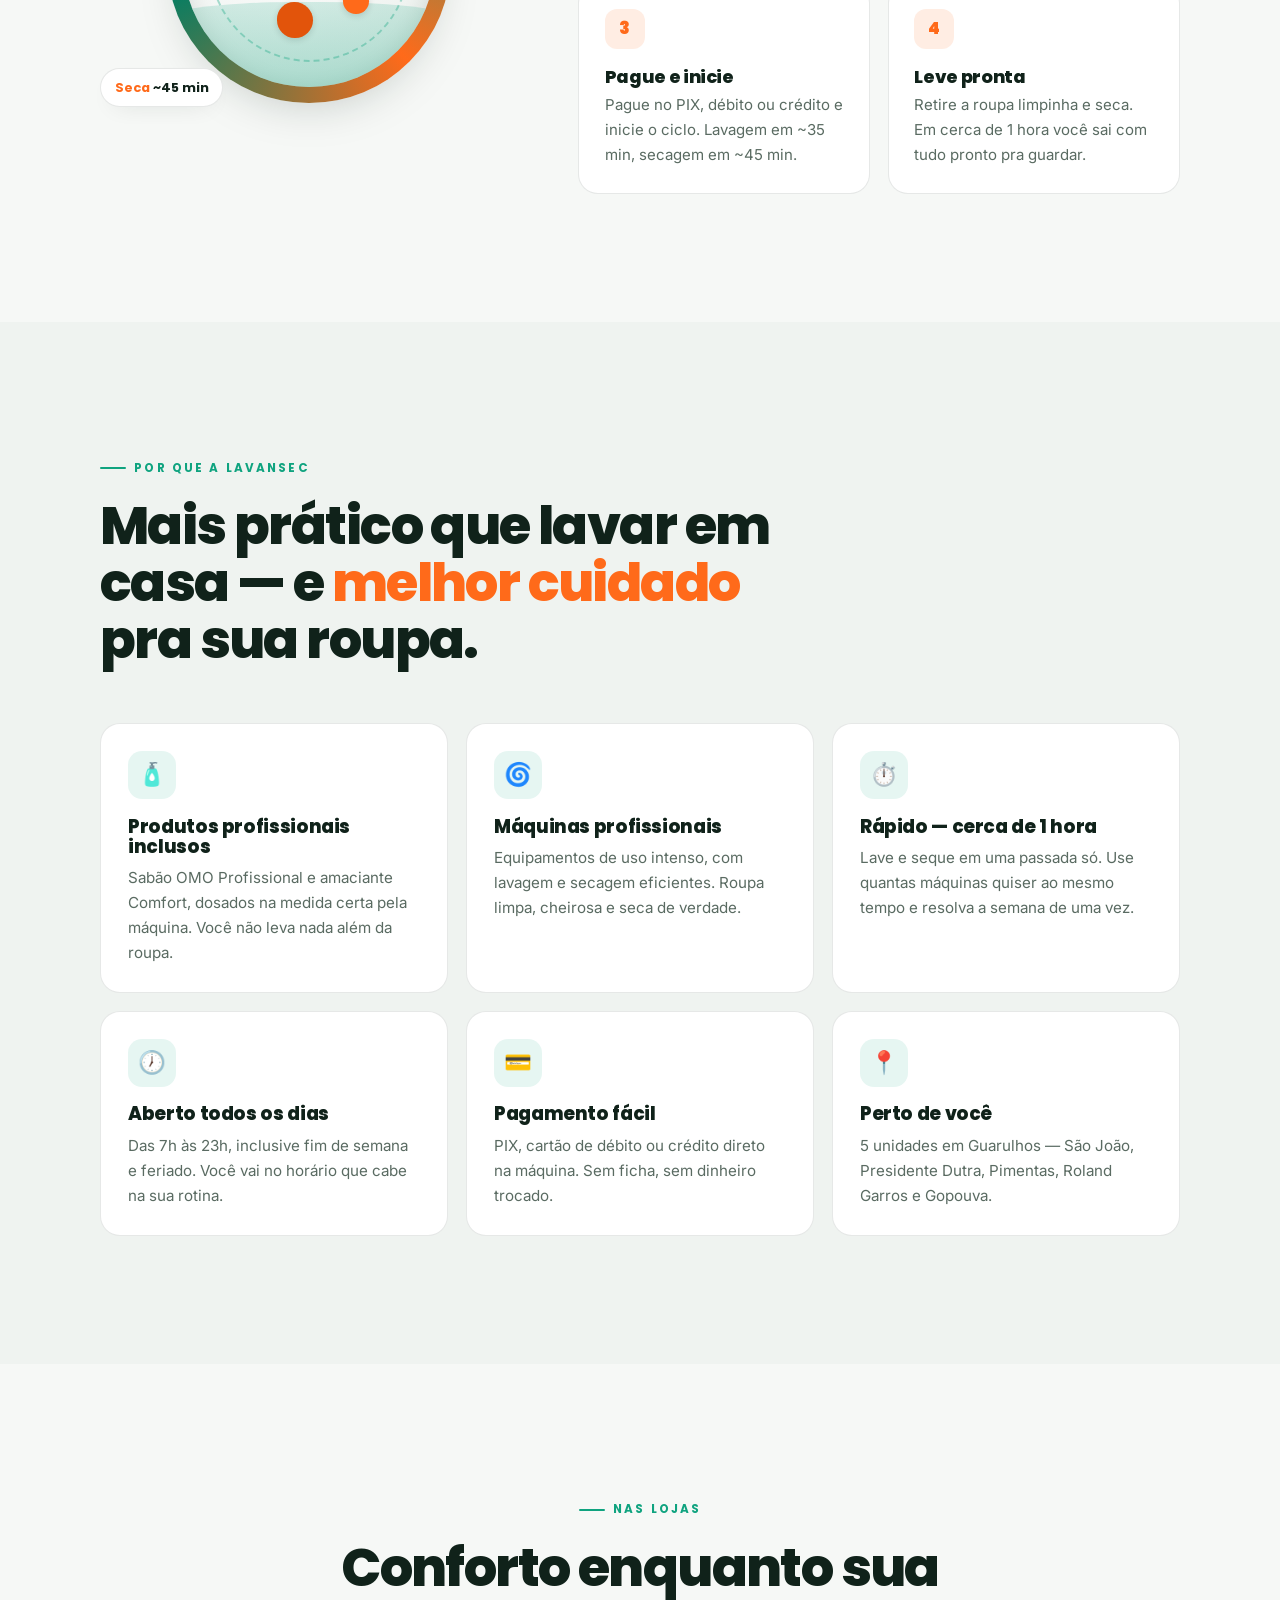
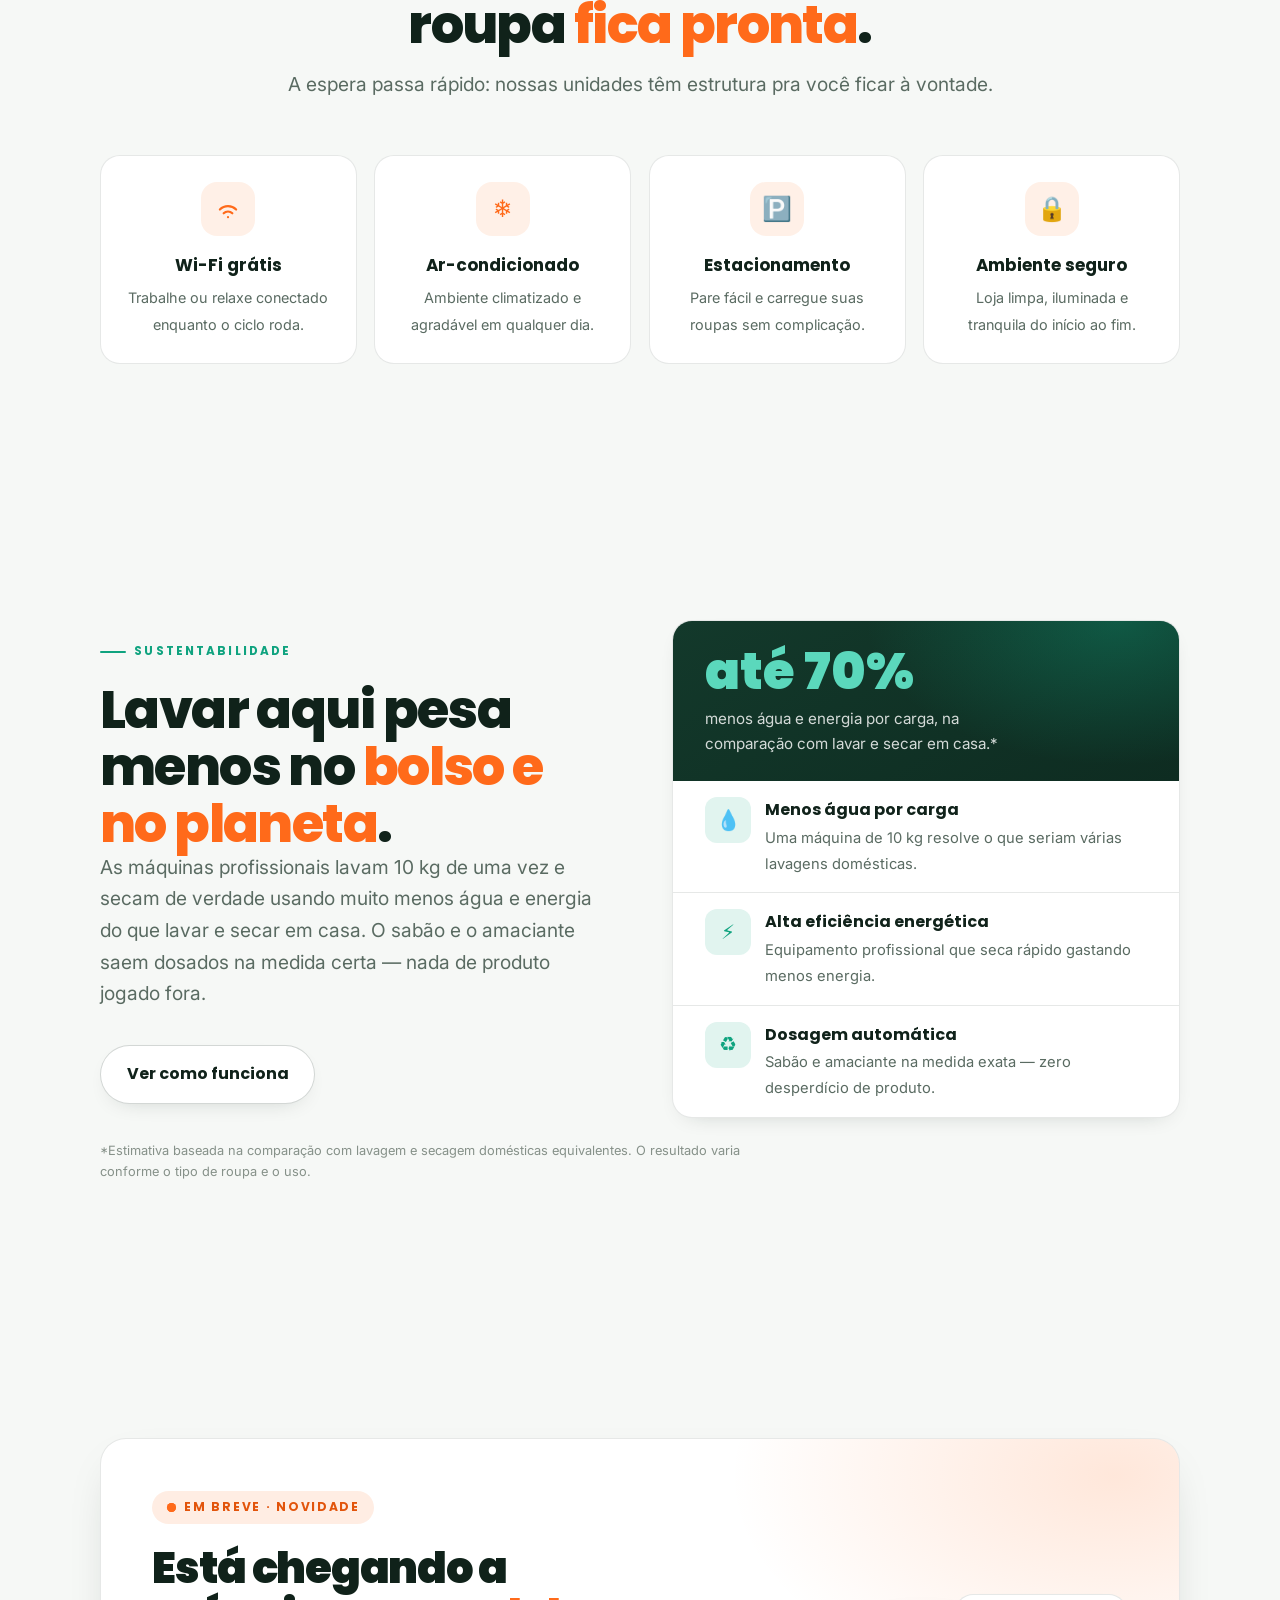
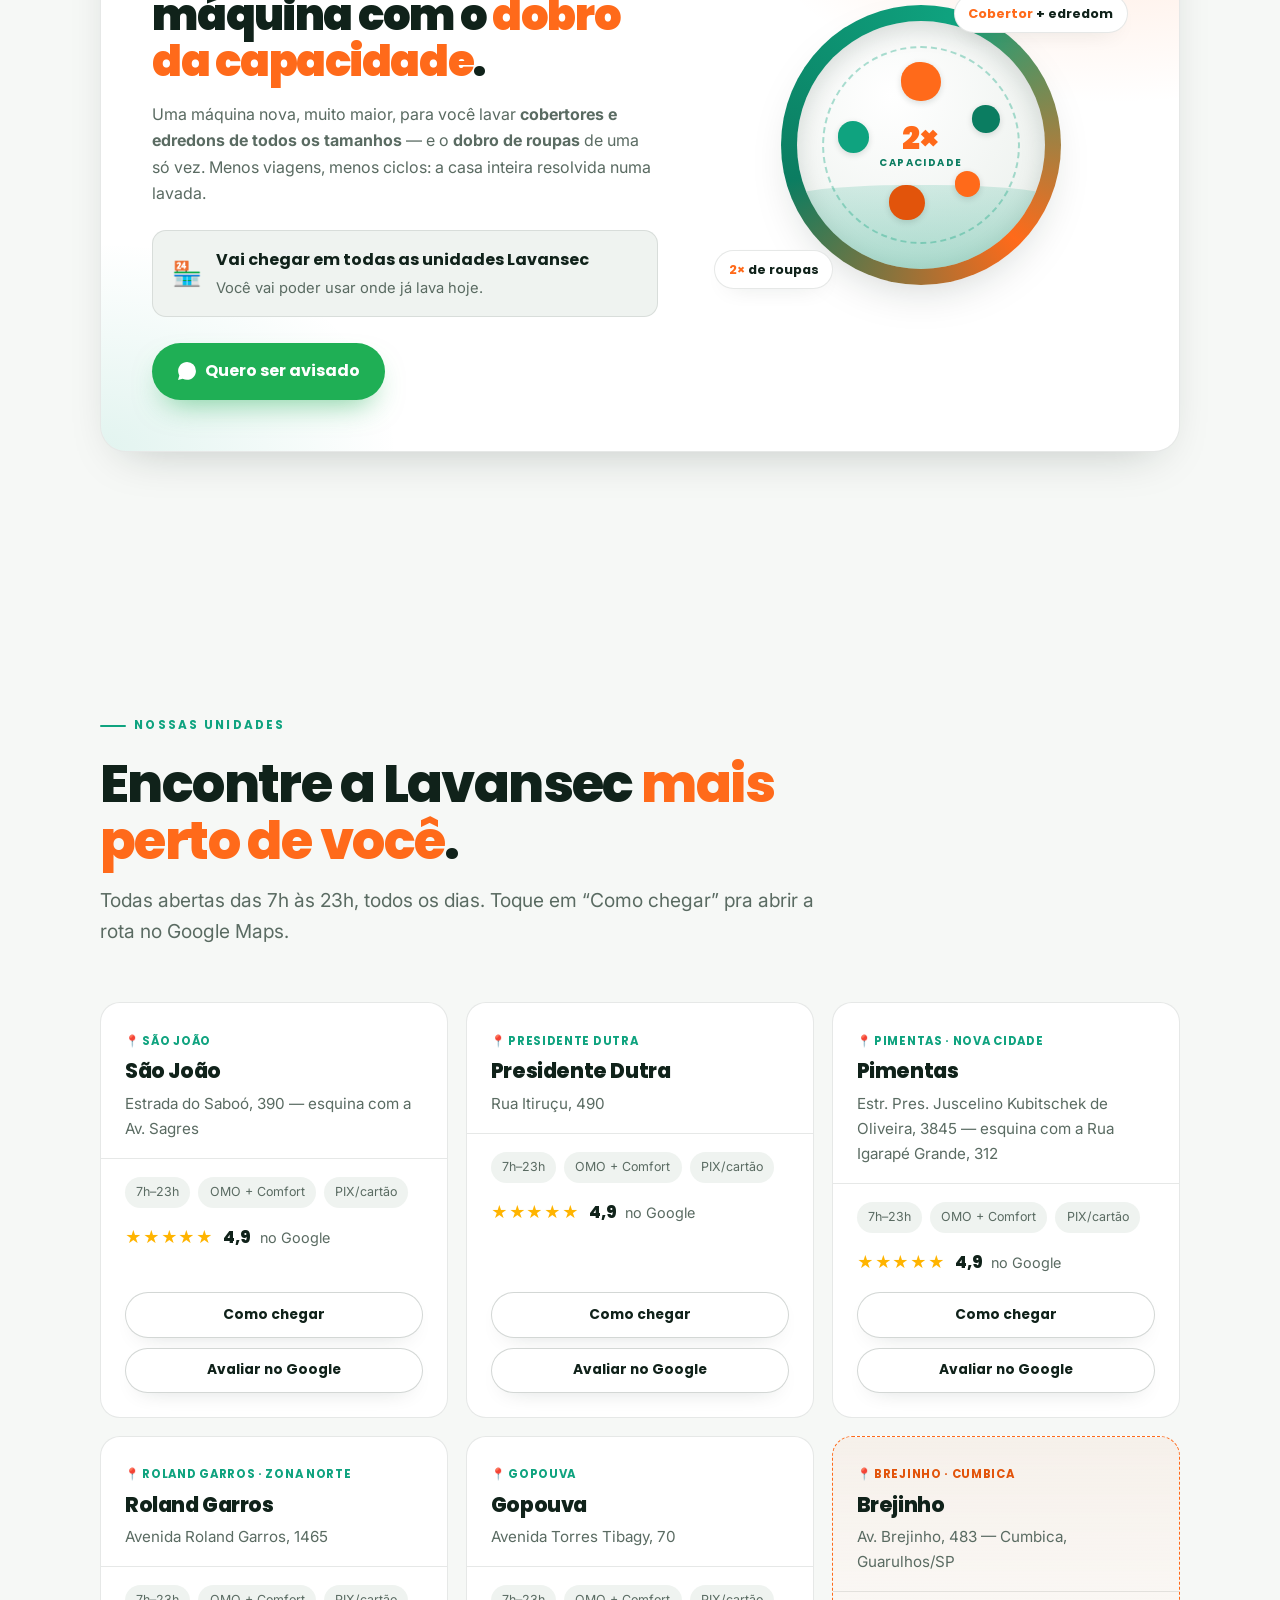
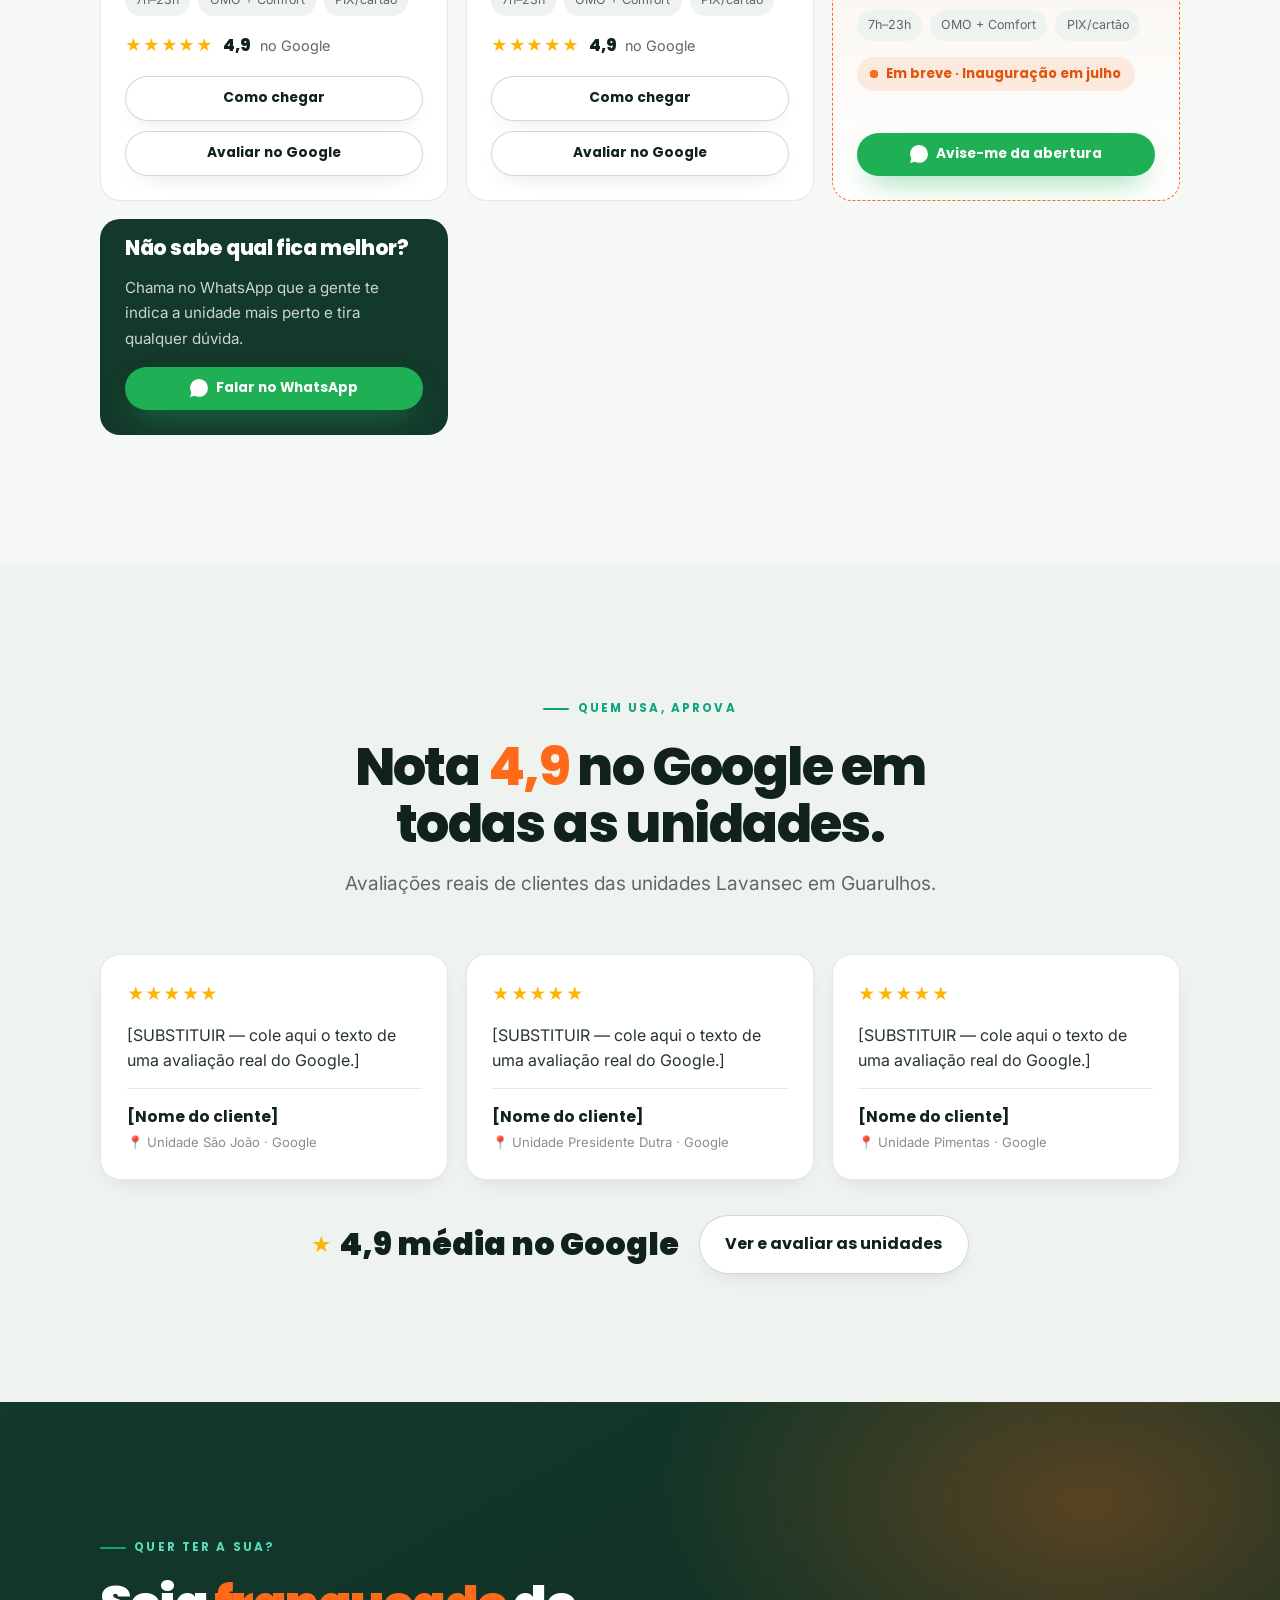
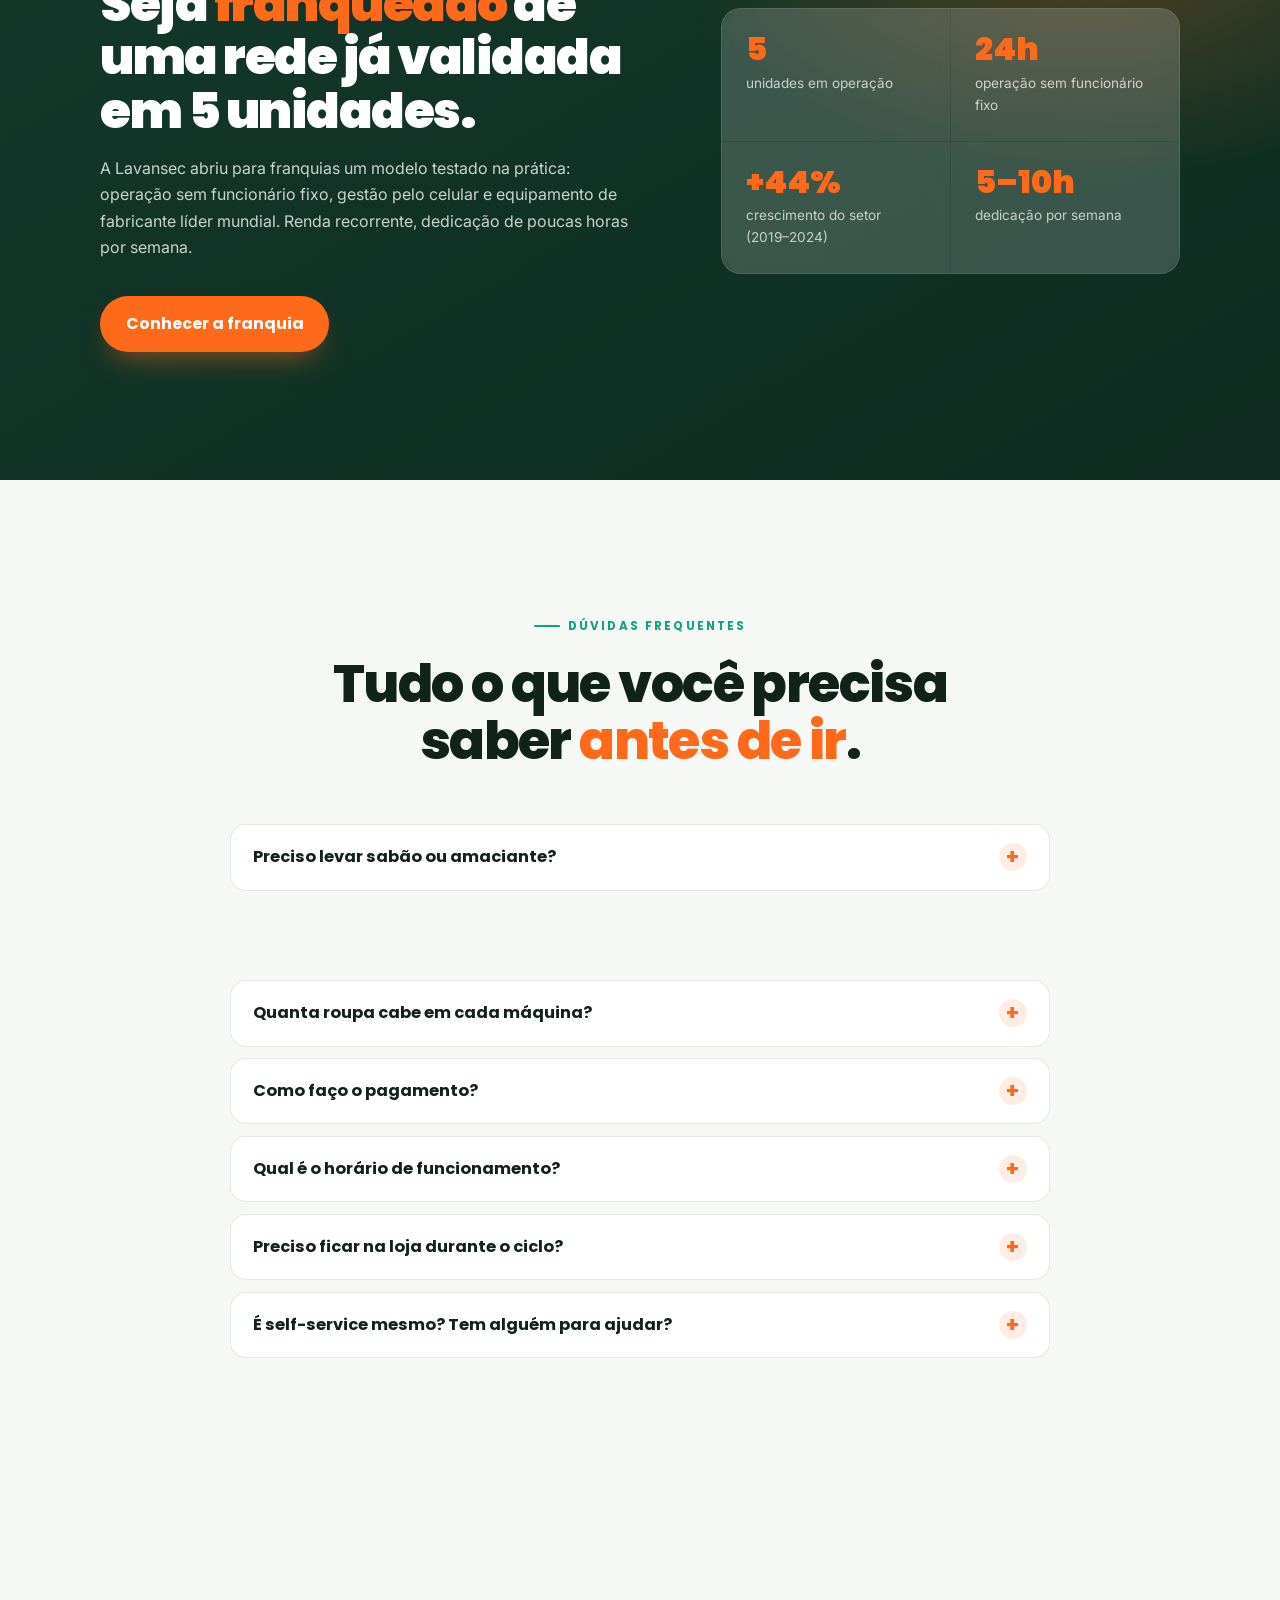
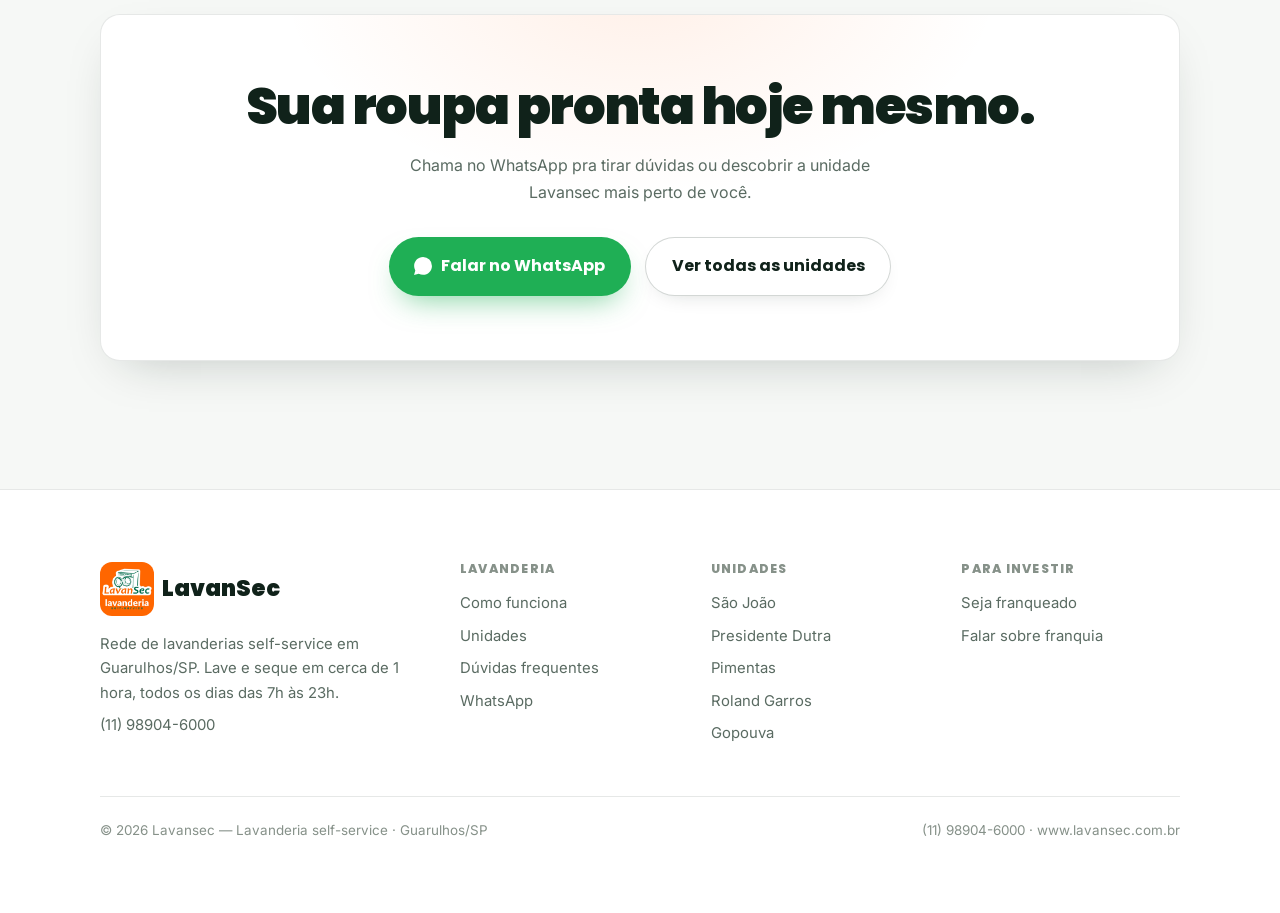
==== commit 5f6cdac2: "feat(site): logo real, icone wifi, separa novidades (maquina 2x x nova unidade) - Logo oficial Lavan" ====
--- a/index.html
+++ b/index.html
@@ -32,7 +32,7 @@
 
 <!-- ================= NAV ================= -->
 <nav class="nav" id="nav">
-  <a class="brand" href="index.html"><span class="dot"></span>Lavansec</a>
+  <a class="brand" href="index.html"><img class="brand-logo" src="assets/img/lavansec-logo.jpg" alt="LavanSec — lavanderia self-service">LavanSec</a>
   <div class="nav-links" id="navlinks">
     <a href="index.html" class="active">Início</a>
     <a href="index.html#como-funciona">Como funciona</a>
@@ -152,7 +152,7 @@
       <p class="lead" style="margin-inline:auto">A espera passa rápido: nossas unidades têm estrutura pra você ficar à vontade.</p>
     </div>
     <div class="amen-grid">
-      <div class="amen-item reveal"><div class="ic">📶</div><b>Wi-Fi grátis</b><span>Trabalhe ou relaxe conectado enquanto o ciclo roda.</span></div>
+      <div class="amen-item reveal"><div class="ic"><svg viewBox="0 0 24 24" width="26" height="26" fill="none" stroke="currentColor" stroke-width="2" stroke-linecap="round" stroke-linejoin="round"><path d="M4.5 12.5a10.5 10.5 0 0 1 15 0"/><path d="M8 16a5.5 5.5 0 0 1 8 0"/><circle cx="12" cy="19.5" r="1" fill="currentColor" stroke="none"/></svg></div><b>Wi-Fi grátis</b><span>Trabalhe ou relaxe conectado enquanto o ciclo roda.</span></div>
       <div class="amen-item reveal d1"><div class="ic">❄️</div><b>Ar-condicionado</b><span>Ambiente climatizado e agradável em qualquer dia.</span></div>
       <div class="amen-item reveal d2"><div class="ic">🅿️</div><b>Estacionamento</b><span>Pare fácil e carregue suas roupas sem complicação.</span></div>
       <div class="amen-item reveal d3"><div class="ic">🔒</div><b>Ambiente seguro</b><span>Loja limpa, iluminada e tranquila do início ao fim.</span></div>
@@ -195,8 +195,8 @@
         <h2>Está chegando a máquina com o <em>dobro da capacidade</em>.</h2>
         <p>Uma máquina nova, muito maior, para você lavar <strong>cobertores e edredons de todos os tamanhos</strong> — e o <strong>dobro de roupas</strong> de uma só vez. Menos viagens, menos ciclos: a casa inteira resolvida numa lavada.</p>
         <div class="soon-where">
-          <span class="ic">📍</span>
-          <div><b>Estreia na nova unidade Cumbica</b><span>Av. Brejinho, 483 — Guarulhos/SP</span></div>
+          <span class="ic">🏪</span>
+          <div><b>Vai chegar em todas as unidades Lavansec</b><span>Você vai poder usar onde já lava hoje.</span></div>
         </div>
         <div class="hero-cta">
           <a class="btn btn--wa" href="https://wa.me/5511989046000?text=Quero%20ser%20avisado%20quando%20a%20m%C3%A1quina%20de%20dobro%20da%20capacidade%20abrir%20na%20unidade%20Cumbica" target="_blank" rel="noopener">
@@ -315,6 +315,25 @@
           <div class="actions">
             <a class="btn btn--ghost btn--sm" href="https://www.google.com/maps/place/?q=place_id:ChIJsZ1k2G71zpQRwo4v1AKb63M" target="_blank" rel="noopener">Como chegar</a>
             <a class="btn btn--ghost btn--sm" href="https://g.page/r/CcKOL9QCm-tzEBM/review" target="_blank" rel="noopener">Avaliar no Google</a>
+          </div>
+        </div>
+      </article>
+
+      <!-- Brejinho · Em breve -->
+      <article class="unit unit--soon reveal d1">
+        <div class="top">
+          <span class="pin">📍 Brejinho · Cumbica</span>
+          <h3>Brejinho</h3>
+          <p class="addr">Av. Brejinho, 483 — Cumbica, Guarulhos/SP</p>
+        </div>
+        <div class="body">
+          <div class="meta"><span class="chip">7h–23h</span><span class="chip">OMO + Comfort</span><span class="chip">PIX/cartão</span></div>
+          <span class="soon-tag"><span class="pulse"></span>Em breve · Inauguração em julho</span>
+          <div class="actions">
+            <a class="btn btn--wa btn--sm" href="https://wa.me/5511989046000?text=Quero%20ser%20avisado%20da%20inaugura%C3%A7%C3%A3o%20da%20nova%20unidade%20Lavansec%20no%20Brejinho" target="_blank" rel="noopener">
+              <svg viewBox="0 0 24 24" fill="currentColor"><path d="M.057 24l1.687-6.163a11.867 11.867 0 01-1.587-5.946C.16 5.335 5.495 0 12.05 0a11.817 11.817 0 018.413 3.488 11.824 11.824 0 013.48 8.414c-.003 6.557-5.338 11.892-11.893 11.892a11.9 11.9 0 01-5.688-1.448L.057 24z"/></svg>
+              Avise-me da abertura
+            </a>
           </div>
         </div>
       </article>
@@ -459,7 +478,7 @@
   <div class="wrap">
     <div class="fcols">
       <div>
-        <div class="fbrand"><span class="dot" style="display:inline-block;width:12px;height:12px;border-radius:50%;background:var(--orange)"></span>Lavansec</div>
+        <div class="fbrand"><img src="assets/img/lavansec-logo.jpg" alt="LavanSec — lavanderia self-service">LavanSec</div>
         <p style="margin-top:1rem">Rede de lavanderias self-service em Guarulhos/SP. Lave e seque em cerca de 1 hora, todos os dias das 7h às 23h.</p>
         <p><a href="https://wa.me/5511989046000" target="_blank" rel="noopener">(11) 98904-6000</a></p>
       </div>
--- a/assets/css/site.css
+++ b/assets/css/site.css
@@ -359,7 +359,7 @@
 .faqlist .ans{padding:0 1.4rem 1.25rem;color:var(--fg-dim);font-size:.97rem;line-height:1.65}
 .faqlist .ans p+p{margin-top:.7rem}
 
-/* ---------- Em breve / Novidade ---------- */
+/* ---------- Em breve / Novidade (máquina 2x) ---------- */
 .soon-card{display:grid;grid-template-columns:1.1fr .9fr;gap:clamp(28px,5vw,56px);align-items:center;
   background:var(--surface);border:1px solid var(--line);border-radius:calc(var(--r) + 6px);
   padding:clamp(1.8rem,4vw,3.4rem);position:relative;overflow:hidden;box-shadow:var(--shadow)}
@@ -384,6 +384,17 @@
 .soon-visual{display:grid;align-content:center}
 .drum--soon .drum-label{color:var(--orange)}
 
+/* ---------- Logo da marca ---------- */
+.brand-logo{height:42px;width:auto;border-radius:10px;display:block}
+.fbrand img{height:54px;width:auto;border-radius:12px;display:block}
+
+/* ---------- Unidade em breve ---------- */
+.unit--soon{border:1px dashed var(--orange);background:linear-gradient(180deg,rgba(255,106,26,.05),var(--surface))}
+.unit--soon .pin,.urow.unit--soon .pin{color:var(--orange-deep)}
+.soon-tag{display:inline-flex;align-items:center;gap:.5rem;font-family:var(--display);font-weight:700;font-size:.82rem;color:var(--orange-deep);background:rgba(255,106,26,.12);border-radius:100px;padding:.4rem .85rem;align-self:flex-start}
+.soon-tag .pulse{position:relative;width:8px;height:8px;border-radius:50%;background:var(--orange)}
+.soon-tag .pulse::after{content:"";position:absolute;inset:0;border-radius:50%;background:var(--orange);animation:soonpulse 1.8s ease-out infinite}
+
 /* ---------- Responsivo ---------- */
 @media(max-width:1000px){
   .hero-grid,.split,.franchise .fr-grid,.cf-grid,.soon-card{grid-template-columns:1fr}
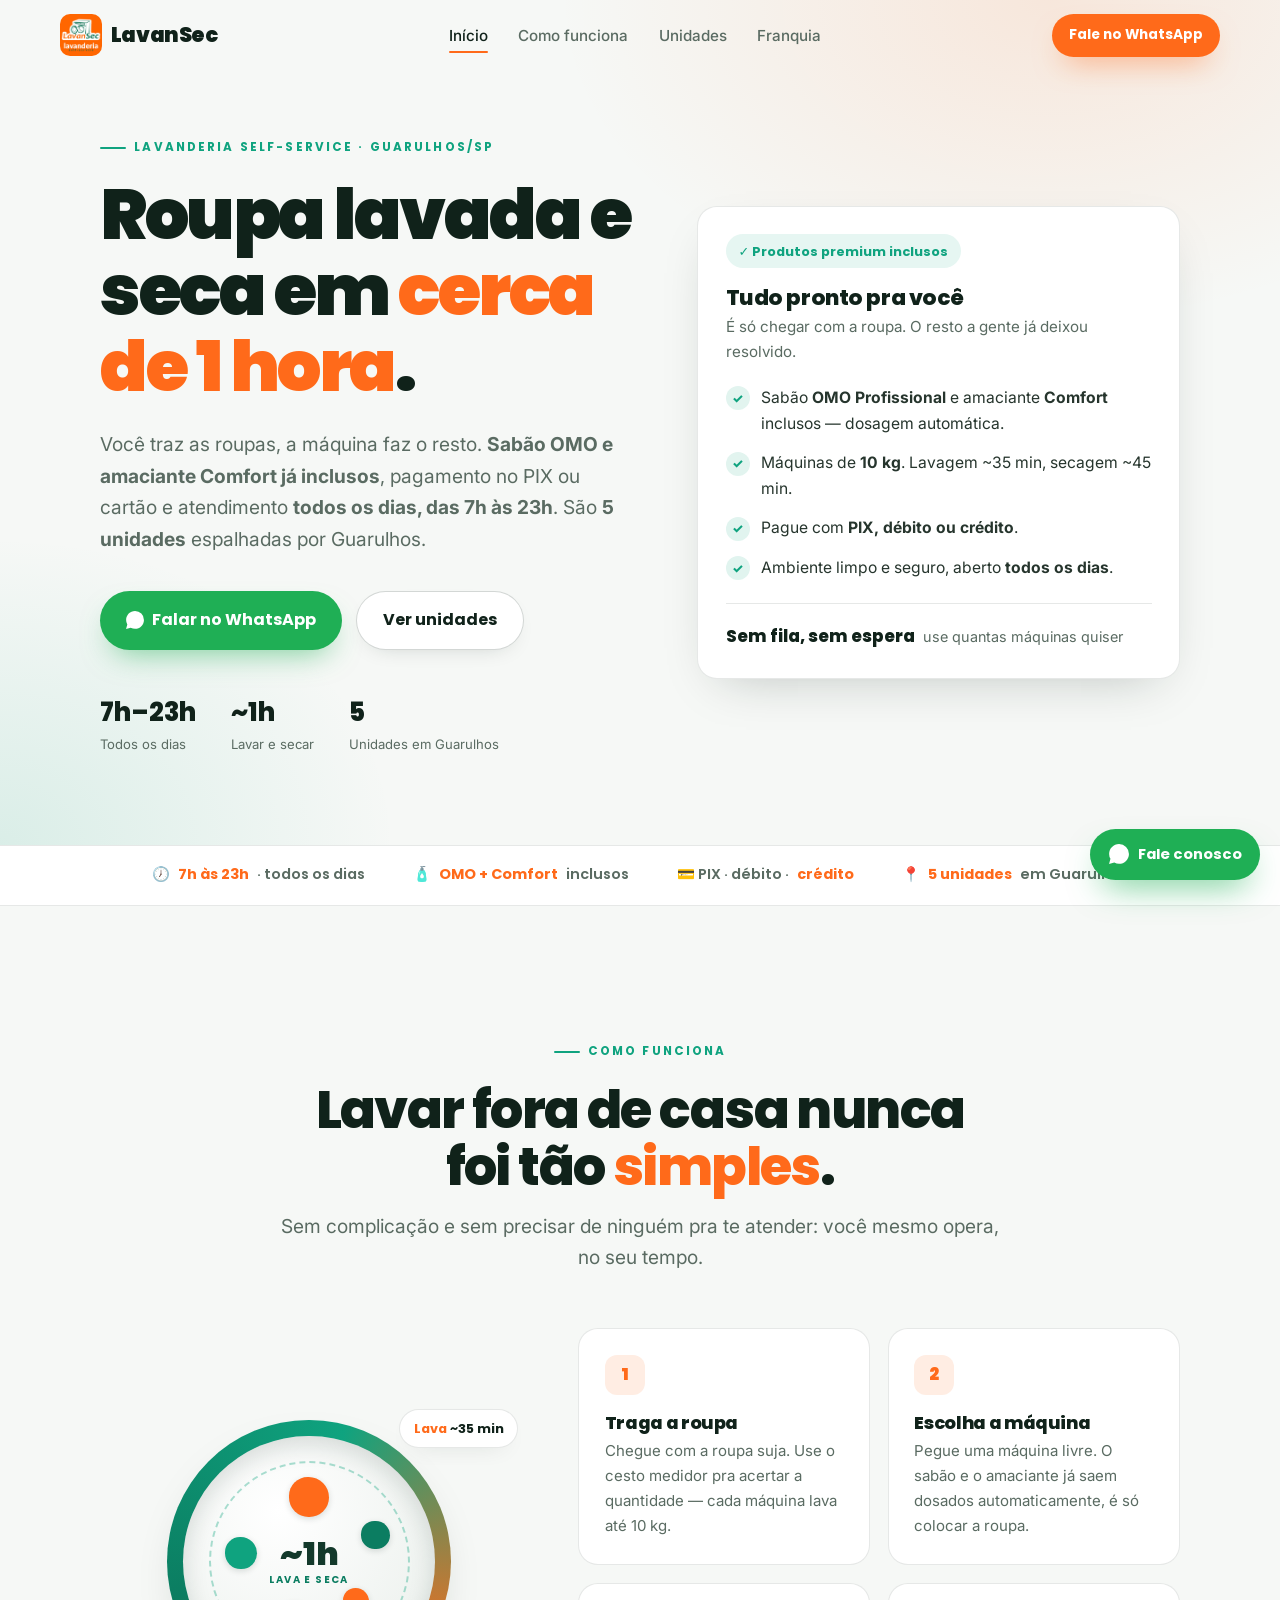
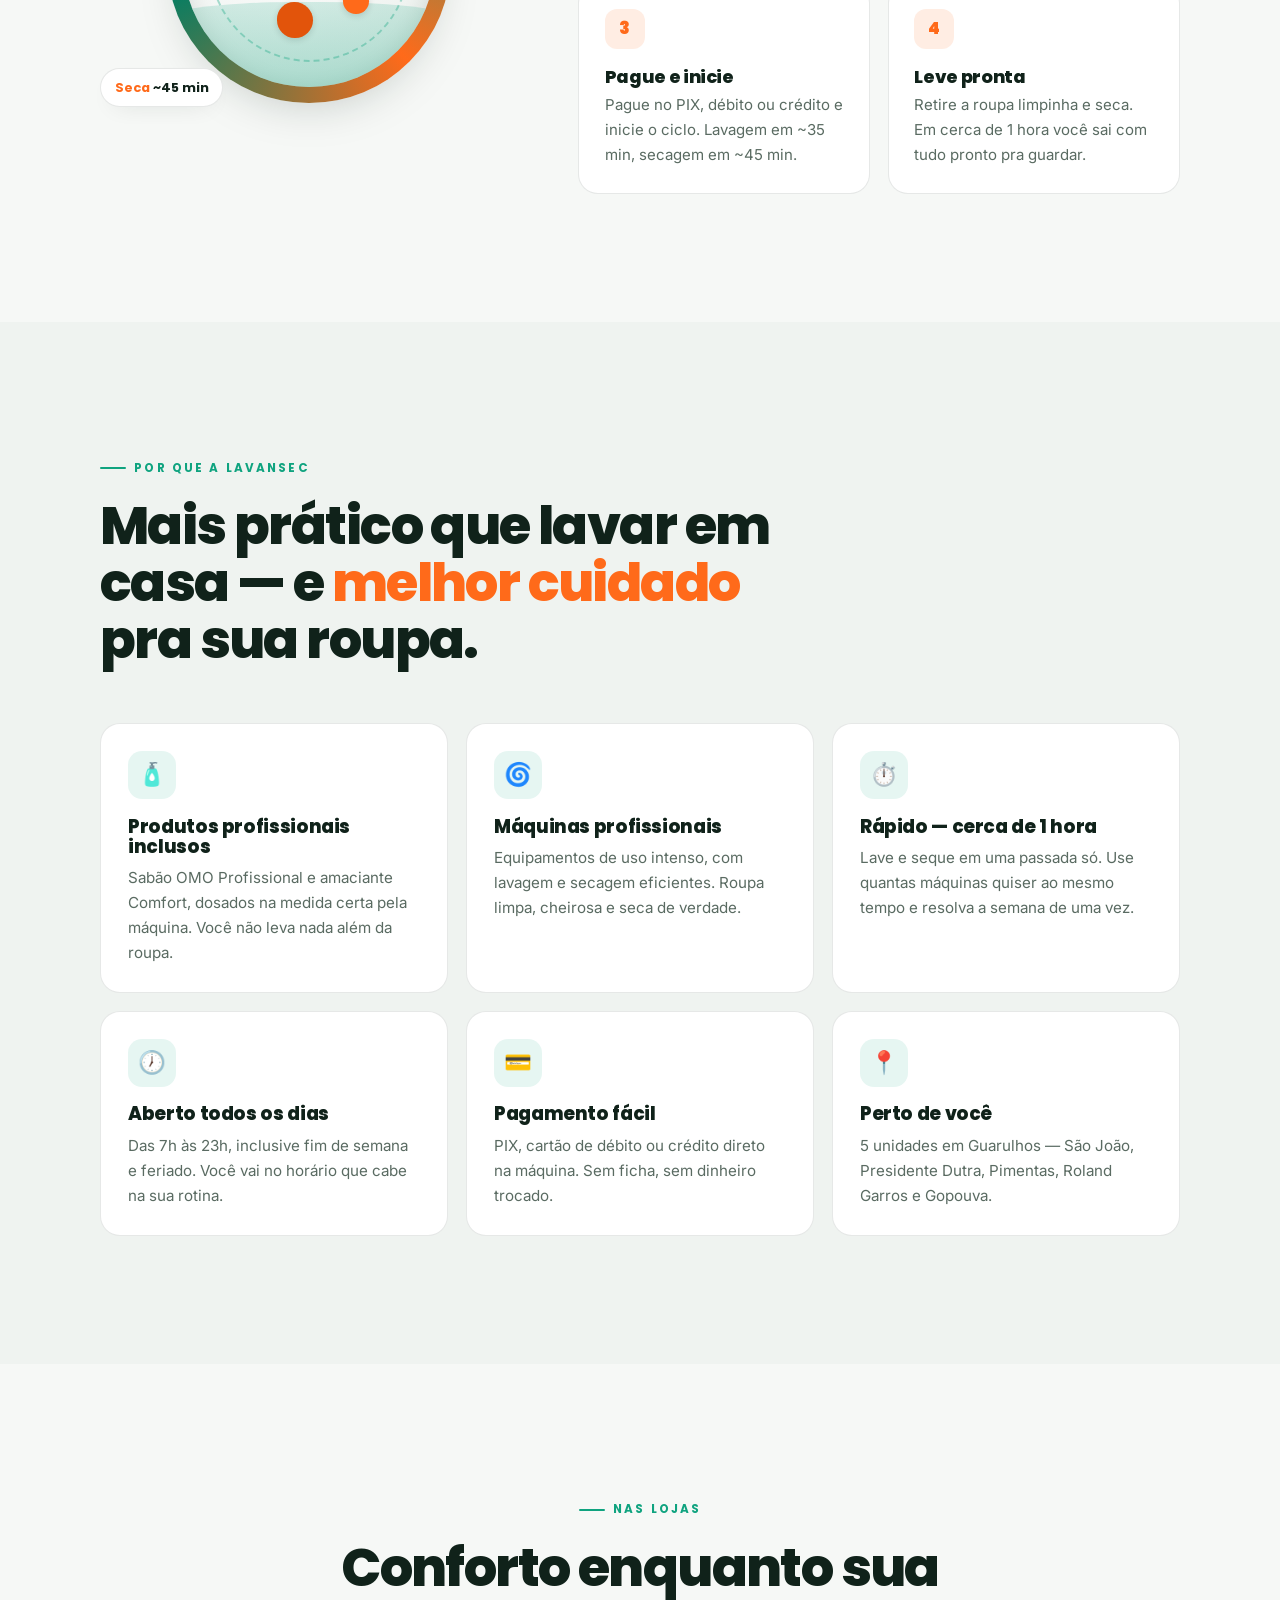
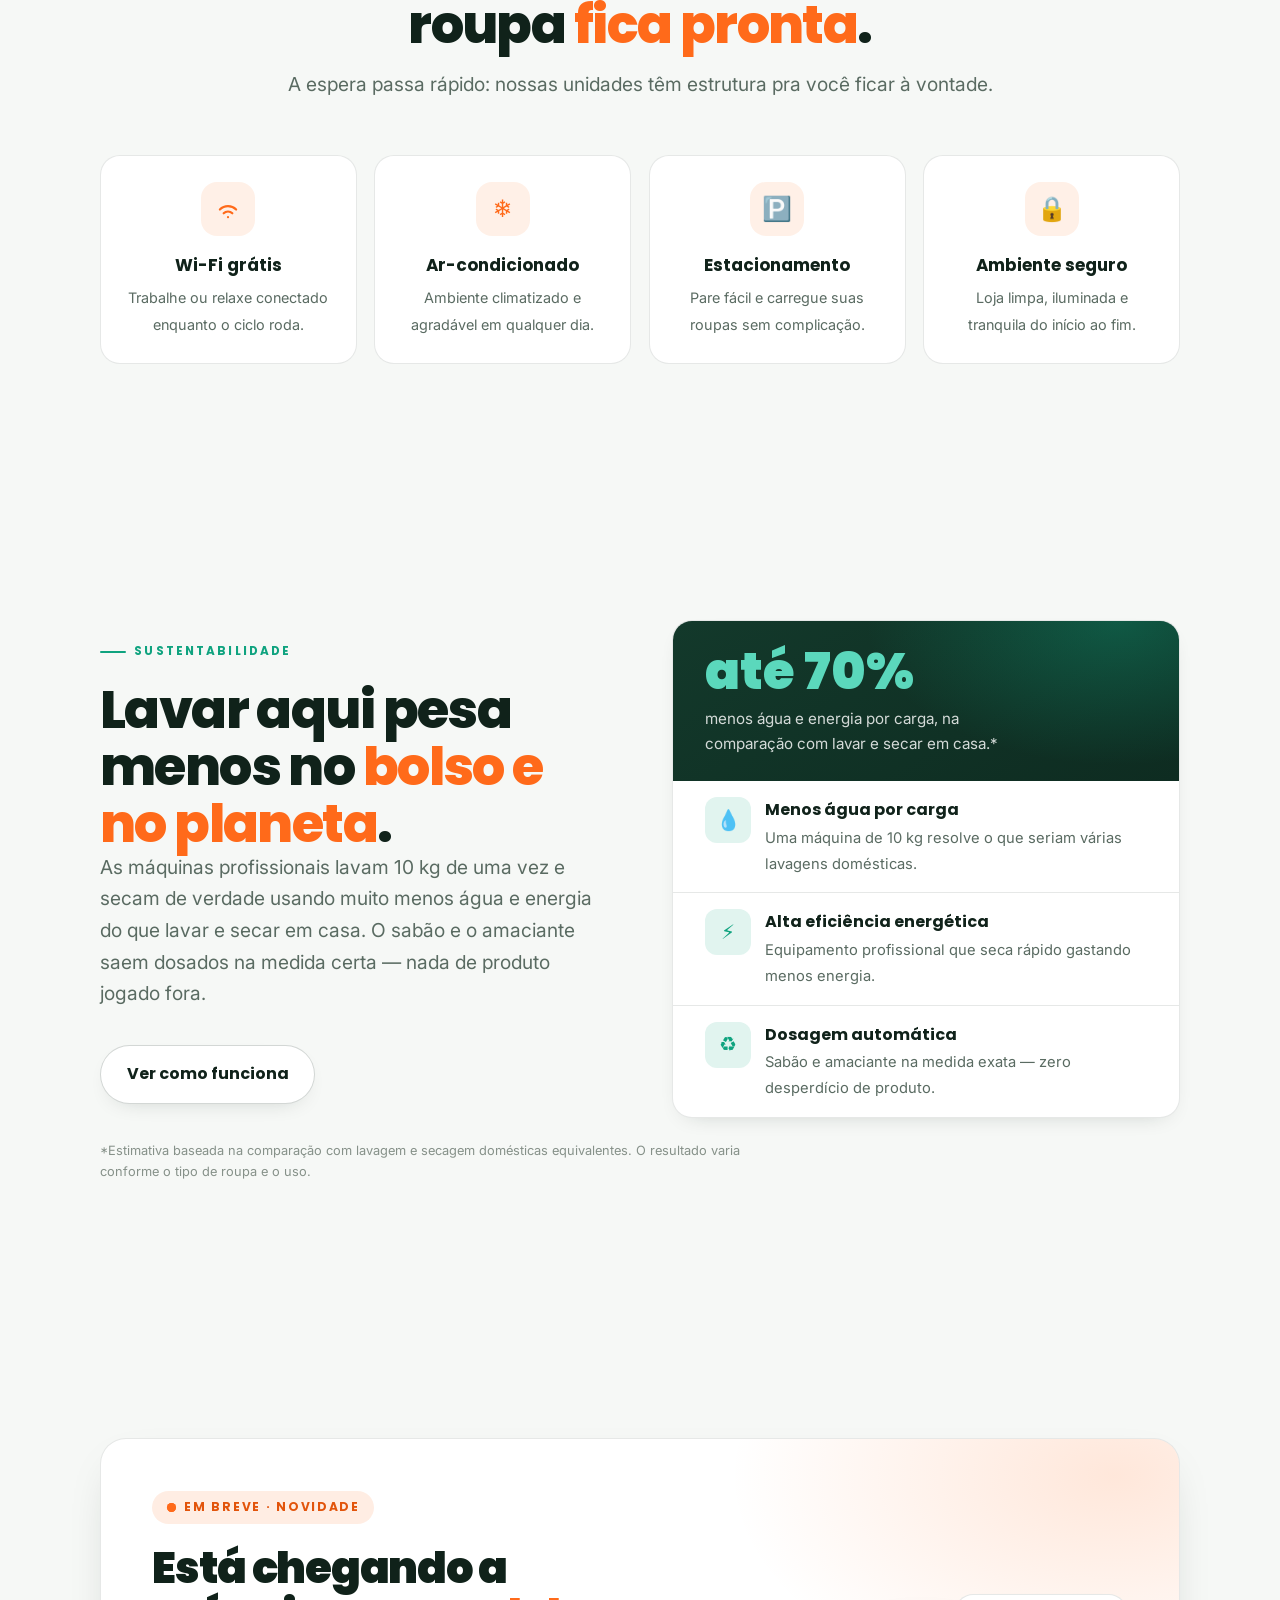
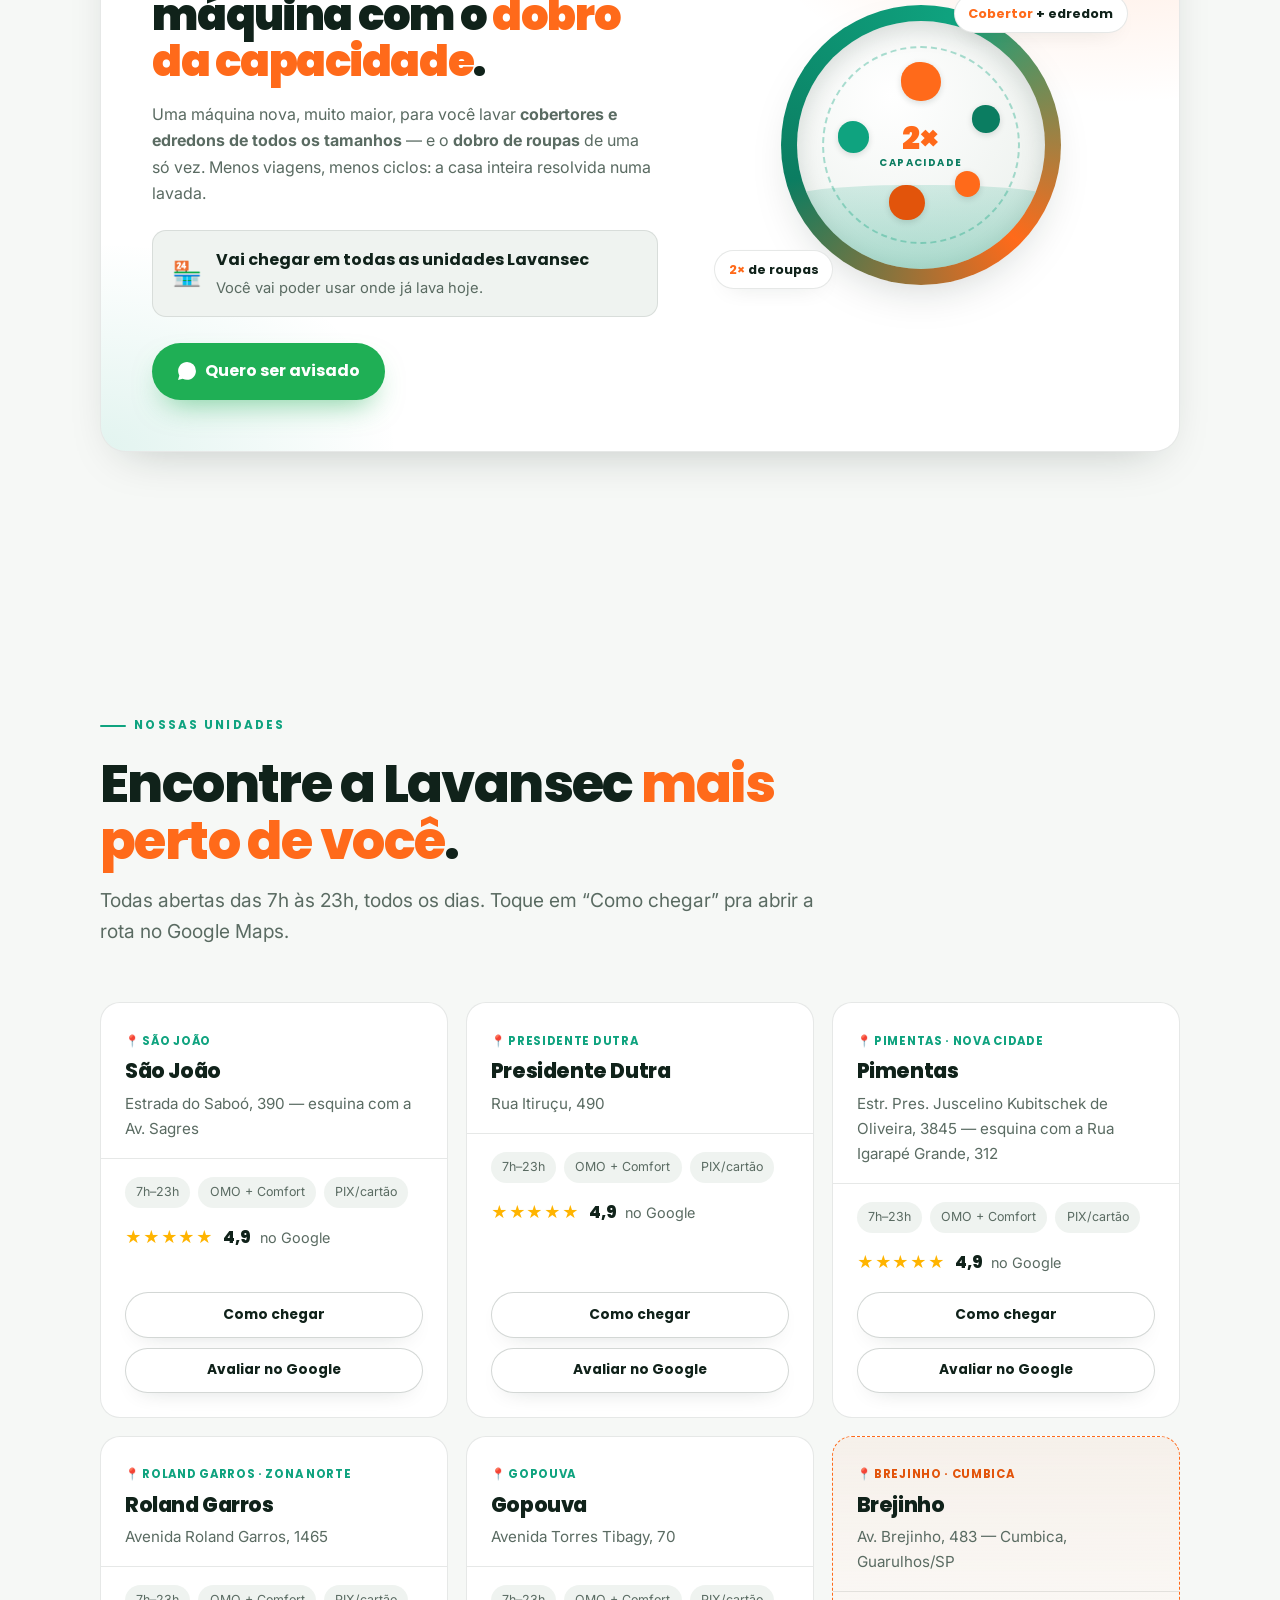
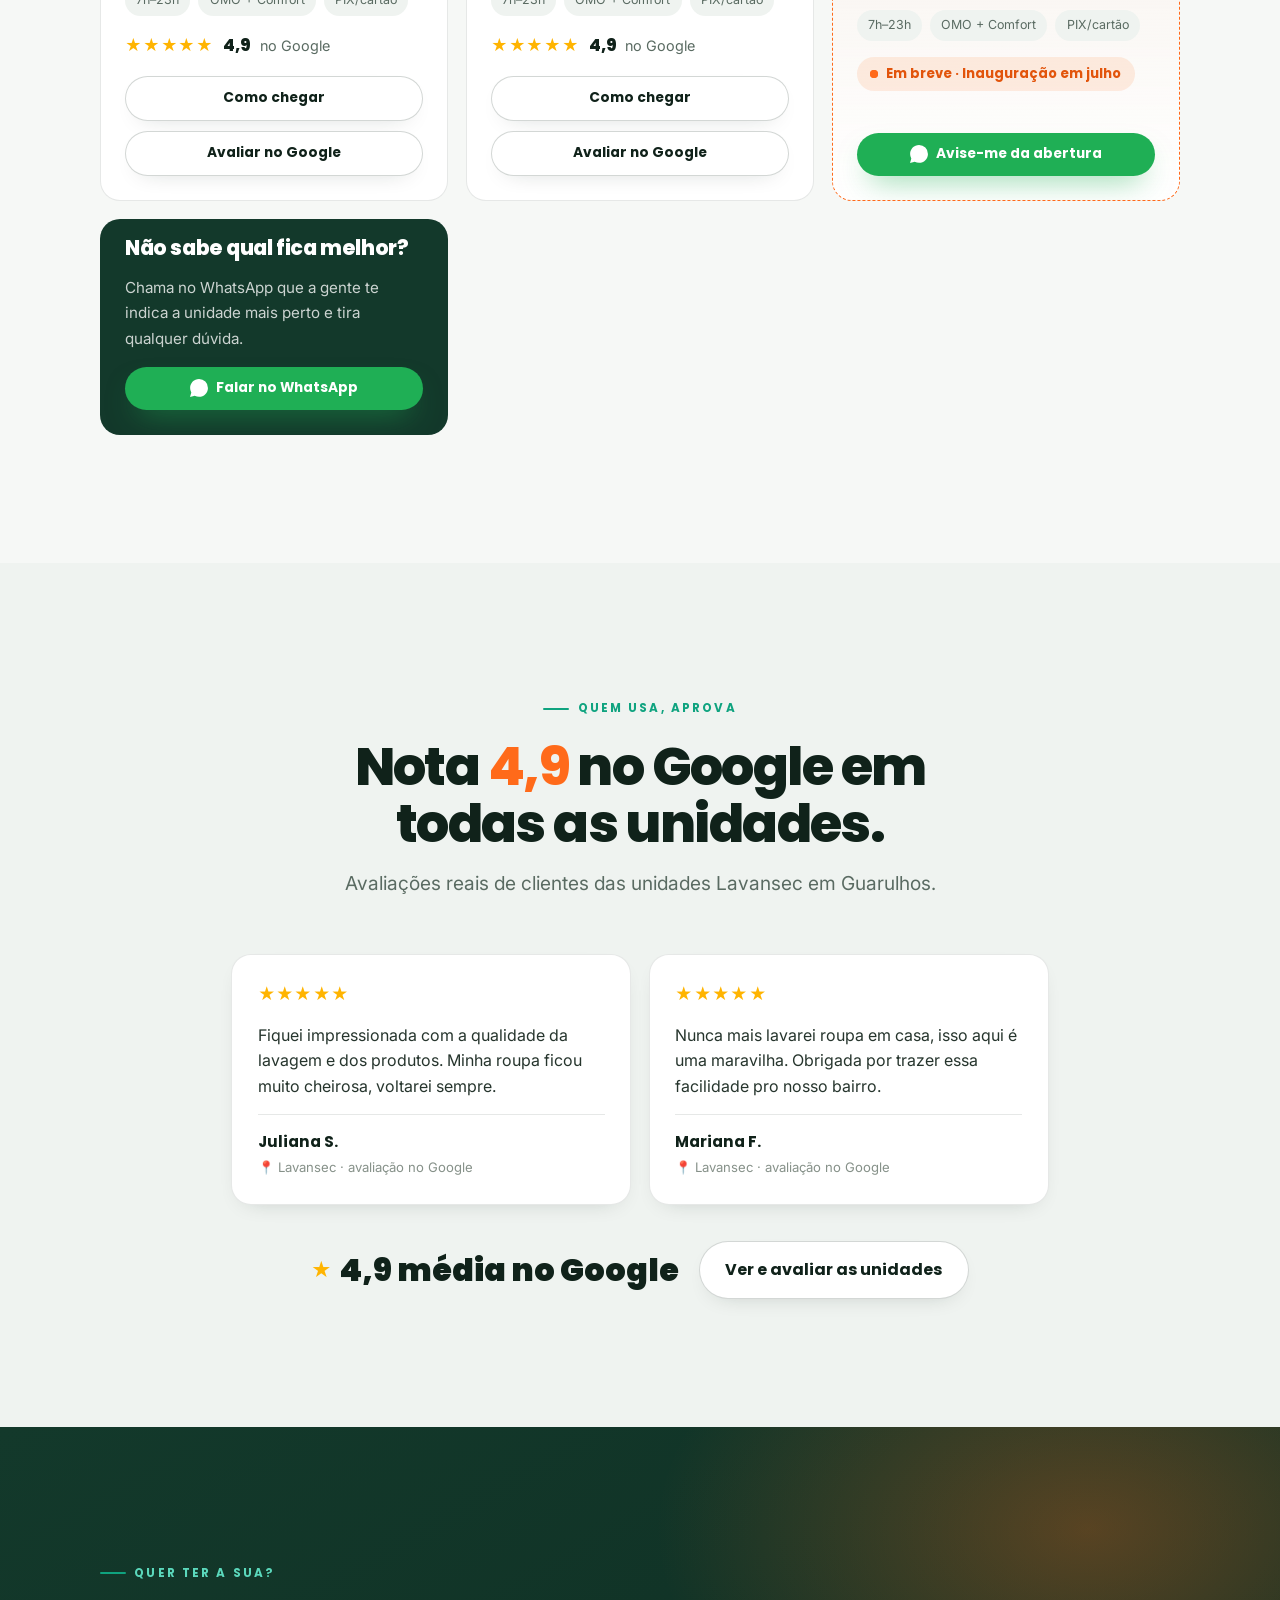
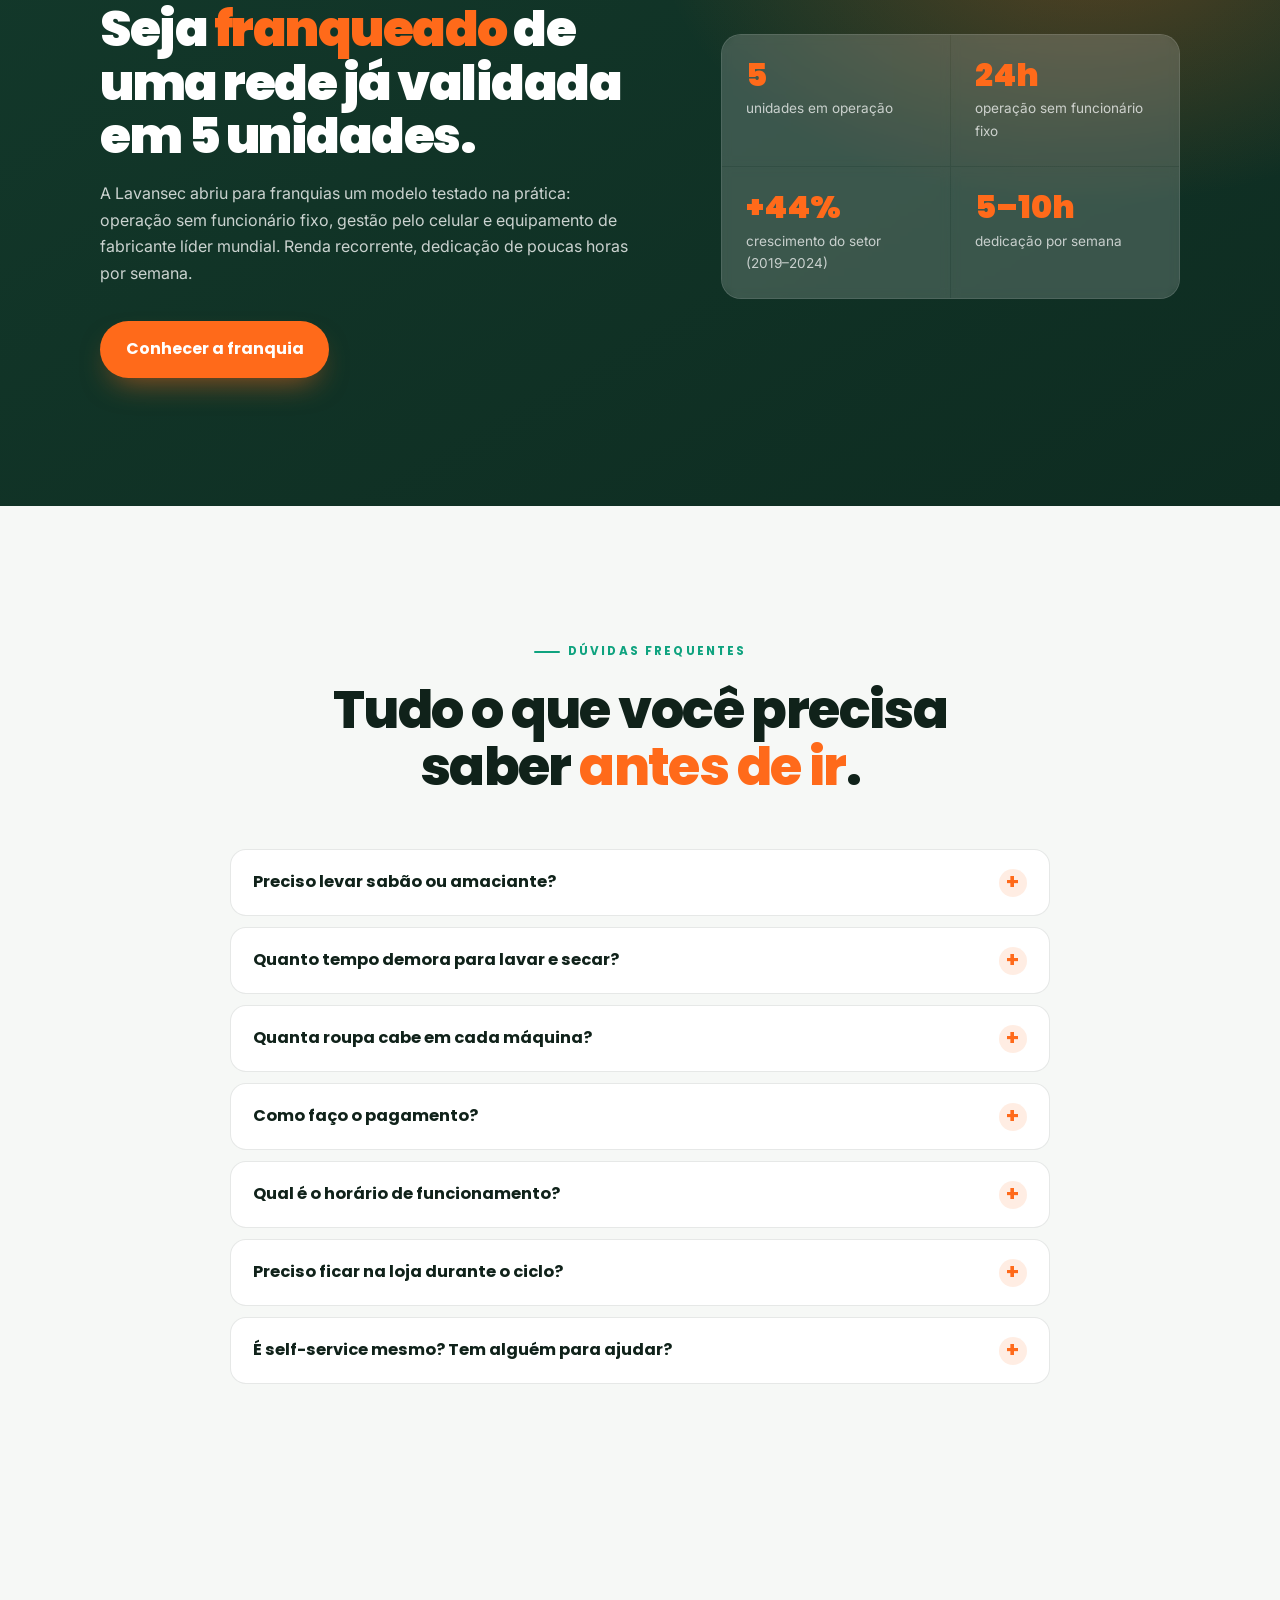
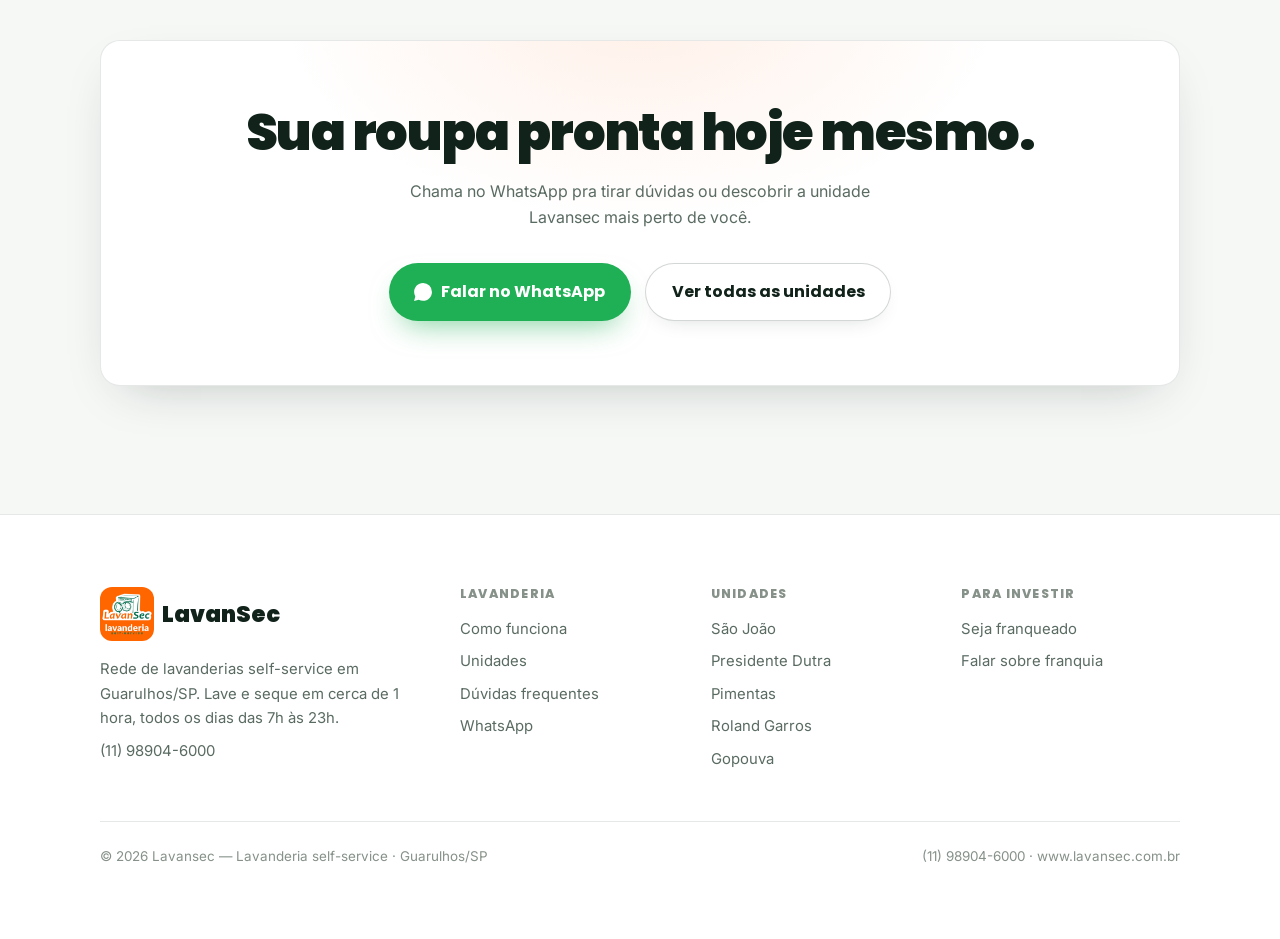
==== commit 37377329: "feat(site): adiciona depoimentos reais (Juliana S. e Mariana F.) - Substitui placeholders por 2 aval" ====
--- a/index.html
+++ b/index.html
@@ -357,12 +357,6 @@
 </section>
 
 <!-- ================= DEPOIMENTOS ================= -->
-<!--
-  ATENÇÃO THIAGO: os textos abaixo são PLACEHOLDERS marcados com [SUBSTITUIR].
-  O Google bloqueia a extração automática das avaliações, então cole aqui
-  3 ou 4 avaliações reais (nome do cliente + frase) tiradas do painel das
-  unidades no Google. Mantenha as ★★★★★ e troque [Nome] e a unidade.
--->
 <section class="pad reviews" style="background:var(--surface-2)">
   <div class="wrap">
     <div class="shead center reveal">
@@ -373,18 +367,13 @@
     <div class="rev-grid">
       <figure class="rev reveal">
         <div class="stars" aria-label="5 de 5 estrelas">★★★★★</div>
-        <blockquote>[SUBSTITUIR — cole aqui o texto de uma avaliação real do Google.]</blockquote>
-        <figcaption><b>[Nome do cliente]</b><span>📍 Unidade São João · Google</span></figcaption>
+        <blockquote>Fiquei impressionada com a qualidade da lavagem e dos produtos. Minha roupa ficou muito cheirosa, voltarei sempre.</blockquote>
+        <figcaption><b>Juliana S.</b><span>📍 Lavansec · avaliação no Google</span></figcaption>
       </figure>
       <figure class="rev reveal d1">
         <div class="stars" aria-label="5 de 5 estrelas">★★★★★</div>
-        <blockquote>[SUBSTITUIR — cole aqui o texto de uma avaliação real do Google.]</blockquote>
-        <figcaption><b>[Nome do cliente]</b><span>📍 Unidade Presidente Dutra · Google</span></figcaption>
-      </figure>
-      <figure class="rev reveal d2">
-        <div class="stars" aria-label="5 de 5 estrelas">★★★★★</div>
-        <blockquote>[SUBSTITUIR — cole aqui o texto de uma avaliação real do Google.]</blockquote>
-        <figcaption><b>[Nome do cliente]</b><span>📍 Unidade Pimentas · Google</span></figcaption>
+        <blockquote>Nunca mais lavarei roupa em casa, isso aqui é uma maravilha. Obrigada por trazer essa facilidade pro nosso bairro.</blockquote>
+        <figcaption><b>Mariana F.</b><span>📍 Lavansec · avaliação no Google</span></figcaption>
       </figure>
     </div>
     <div class="rev-cta reveal">
--- a/assets/css/site.css
+++ b/assets/css/site.css
@@ -336,7 +336,7 @@
 .amen-item span{color:var(--fg-dim);font-size:.9rem}
 
 /* ---------- Depoimentos ---------- */
-.rev-grid{display:grid;grid-template-columns:repeat(3,1fr);gap:1.1rem}
+.rev-grid{display:grid;grid-template-columns:repeat(2,minmax(0,400px));justify-content:center;gap:1.1rem}
 .rev{display:flex;flex-direction:column;gap:.9rem;background:var(--surface);border:1px solid var(--line);border-radius:var(--r);padding:1.6rem;box-shadow:var(--shadow-sm);transition:transform .4s var(--ease),box-shadow .4s}
 .rev:hover{transform:translateY(-5px);box-shadow:var(--shadow)}
 .rev .stars{color:#FFB400;letter-spacing:.08em;font-size:1.05rem}
